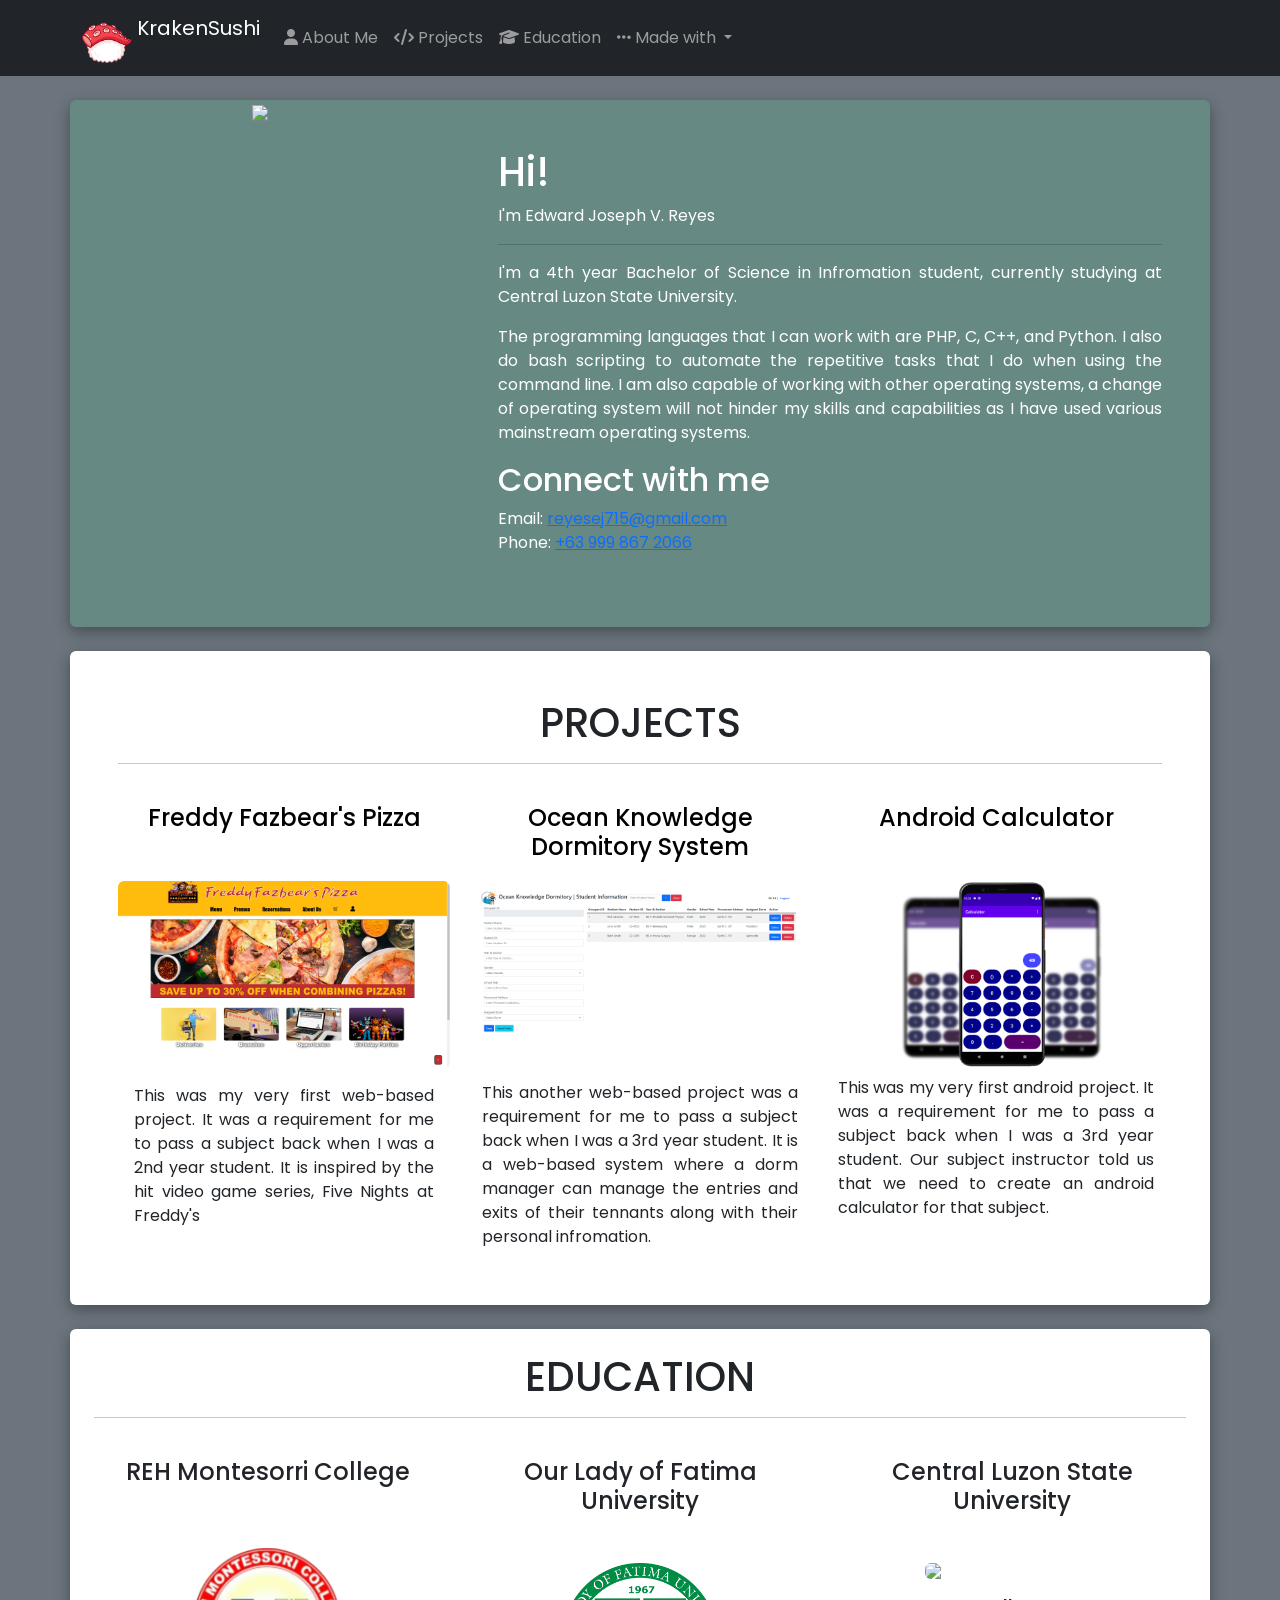
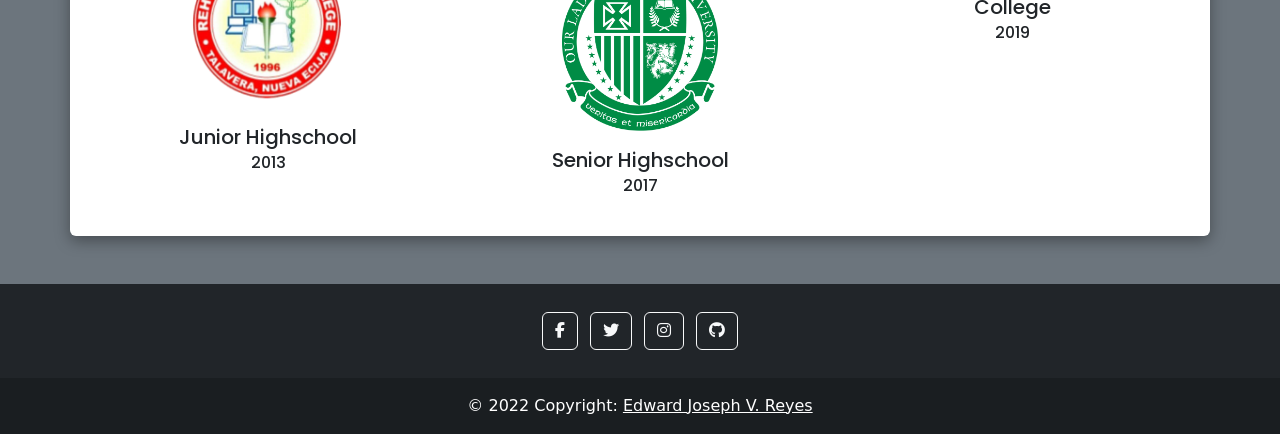
==== index.html @ ff8c2352 "Added footer" ====
<!DOCTYPE html>
<html lang="en">
<head>
    <meta charset="UTF-8">
    <meta http-equiv="X-UA-Compatible" content="IE=edge">
    <meta name="viewport" content="width=device-width, initial-scale=1.0">
    <!-- Bootstrap CSS  -->
    <link href="https://cdn.jsdelivr.net/npm/bootstrap@5.2.3/dist/css/bootstrap.min.css" rel="stylesheet" integrity="sha384-rbsA2VBKQhggwzxH7pPCaAqO46MgnOM80zW1RWuH61DGLwZJEdK2Kadq2F9CUG65" crossorigin="anonymous">
    <!-- Font Awesome -->
    <link rel="stylesheet" href="https://cdnjs.cloudflare.com/ajax/libs/font-awesome/6.2.1/css/all.min.css" integrity="sha512-MV7K8+y+gLIBoVD59lQIYicR65iaqukzvf/nwasF0nqhPay5w/9lJmVM2hMDcnK1OnMGCdVK+iQrJ7lzPJQd1w==" crossorigin="anonymous" referrerpolicy="no-referrer" />
    <!--JQuery Script-->
    <script src="https://code.jquery.com/jquery-3.6.1.min.js" integrity="sha256-o88AwQnZB+VDvE9tvIXrMQaPlFFSUTR+nldQm1LuPXQ=" crossorigin="anonymous"></script>
    <!-- Bootstrap JavaScript Bundle with Popper -->
    <script src="https://cdn.jsdelivr.net/npm/bootstrap@5.2.3/dist/js/bootstrap.bundle.min.js" integrity="sha384-kenU1KFdBIe4zVF0s0G1M5b4hcpxyD9F7jL+jjXkk+Q2h455rYXK/7HAuoJl+0I4" crossorigin="anonymous"></script>
    <!--Lightbox-->
    <link rel="stylesheet" href="https://cdnjs.cloudflare.com/ajax/libs/lightbox2/2.11.3/css/lightbox.css" integrity="sha512-Woz+DqWYJ51bpVk5Fv0yES/edIMXjj3Ynda+KWTIkGoynAMHrqTcDUQltbipuiaD5ymEo9520lyoVOo9jCQOCA==" crossorigin="anonymous" referrerpolicy="no-referrer" />
    <script src="https://cdnjs.cloudflare.com/ajax/libs/lightbox2/2.11.3/js/lightbox.min.js" integrity="sha512-k2GFCTbp9rQU412BStrcD/rlwv1PYec9SNrkbQlo6RZCf75l6KcC3UwDY8H5n5hl4v77IDtIPwOk9Dqjs/mMBQ==" crossorigin="anonymous" referrerpolicy="no-referrer"></script>
    <!-- Iconify Icons -->
    <script src="https://code.iconify.design/iconify-icon/1.0.2/iconify-icon.min.js"></script>
    <!-- Google Fonts -->
    <link rel="preconnect" href="https://fonts.googleapis.com"><link rel="preconnect" href="https://fonts.gstatic.com" crossorigin><link href="https://fonts.googleapis.com/css2?family=Poppins:wght@500&display=swap" rel="stylesheet">
    <!-- Custon CSS -->
    <link rel="stylesheet" href="assets/css/custom.css">
    <!-- Responsive IMG -->
    <link rel="stylesheet" href="assets/css/img_responsive.css">
    <!-- Favicon-->
    <link rel="shortcut icon" href="assets/images/logo.png" type="image/x-icon">
    <title>Portfolio | KrakenSushi</title>
</head>
<body class="bg-secondary">
    <header>
        <!-- navbar-->        
        <nav class="navbar navbar-expand-lg navbar-dark bg-dark">
            <div class="container">
            <a class="navbar-brand" href="index.html">
                <img src="assets/images/logo.png" width="50" height="50" class="d-inline-block align-top">
                <span>KrakenSushi</span>
            </a>
            <button class="navbar-toggler" type="button" data-bs-toggle="collapse" data-bs-target="#navbarSupportedContent" aria-controls="navbarSupportedContent" aria-expanded="false" aria-label="Toggle navigation">
                <span class="navbar-toggler-icon"></span>
            </button><span> </span>
            <div class="collapse navbar-collapse" id="navbarSupportedContent">
                <ul class="navbar-nav me-auto mb-2 mb-lg-0">
                    <li class="nav-item">
                        <a class="nav-link" href="#about_me">
                            <i class="fa-solid fa-user"></i>
                            About Me
                        </a>
                    </li>
                <li class="nav-item">
                    <a class="nav-link" href="#projects">
                        <i class="fa-solid fa-code"></i>
                        Projects
                    </a>
                </li>
                <li class="nav-item">
                    <a class="nav-link" href="#education">
                        <i class="fa-solid fa-graduation-cap"></i>
                        Education
                    </a>
                </li>
                <li class="nav-item dropdown">
                    <a class="nav-link dropdown-toggle" href="#" id="navbarDropdown" role="button" data-bs-toggle="dropdown" aria-expanded="false">
                        <i class="fa-solid fa-ellipsis"></i>
                        Made with
                    </a>
                    <ul class="dropdown-menu" aria-labelledby="navbarDropdown">
                    <li>
                        <a class="dropdown-item" href="https://getbootstrap.com/">
                            <i class="fa-brands fa-bootstrap"></i>
                            Bootstrap
                        </a>
                    </li>
                    <li>
                        <a class="dropdown-item" href="https://fontawesome.com/">
                            <i class="fa-brands fa-square-font-awesome"></i>
                            FontAwesome
                        </a>
                    </li>
                    <li>
                        <a class="dropdown-item" href="https://icon-sets.iconify.design/ion/">
                            <i class="fa-solid fa-atom"></i>
                            Ionic Icons
                        </a>
                    </li>
                    <li>
                        <a class="dropdown-item" href="https://lokeshdhakar.com/projects/lightbox2/">
                            <i class="fa-solid fa-lightbulb"></i>
                            LightBox2
                        </a>
                    </li>
                    </ul>
                </li>
                </ul>
            </div>
            </div>
        </nav>
    </header>
        <!-- Go up button -->
        <button type="button"class="btn btn-primary btn-floating btn-lg" id="btn-back-to-top">
            <i class="fas fa-arrow-up"></i>
        </button>
    <br>
    <!-- Anchor linking to about me -->
    <a name="about_me"></a>
    <!--body-->
    <div class="container container-fluid rounded  main">
        <div class="row">
            <!-- Image -->
            <div class="col col-img">
                <center>
                    <img src="assets/images/me_alt.png" class="img-fluid">
                </center>   
            </div>
            <!-- About me text -->
            <div class="col-8 p-5">
                <h1 class="text-white" style="text-align : justify;">Hi!</h1>
                <p class="text-white" style="text-align : justify;">I'm Edward Joseph V. Reyes</p><hr>
                <p class="text-white" style="text-align : justify;">I'm a 4th year Bachelor of Science in Infromation student, currently studying at Central Luzon State University.</p>
                <p class="text-white" style="text-align : justify;">The programming languages that I can work with are PHP, C, C++, and Python. I also do bash scripting to automate the repetitive tasks that I do when using the command line. I am also capable of working with other operating systems, a change of operating system will not hinder my skills and capabilities as I have used various mainstream operating systems.</p>
                <h2 class="text-white">Connect with me</h2>
                <span class="text-white">Email: <a href="mailto:reyesej715@gmail.com">reyesej715@gmail.com</a></span><br>
                <span class="text-white">Phone: <a href="tel:+639998672066">+63 999 867 2066</a></span><br>
                <div class="container mt-4 mr-3 ">
                    <a href="http://facebook.com/ej.reyes15" class="text-decoration-none text-reset mr-5">
                        <iconify-icon icon="ion:logo-facebook" width="32" height="32"></iconify-icon>
                    </a>
                    <a href="http://twitter.com/ej_dmg" class="text-decoration-none text-reset mr-5">
                        <iconify-icon icon="ion:logo-twitter" width="32" height="32"></iconify-icon>
                    </a>
                    <a href="http://instagram.com/ej.dmg" class="text-decoration-none text-reset mr-5">
                        <iconify-icon icon="ion:logo-instagram" width="32" height="32"></iconify-icon>
                    </a>
                    <a href="http://github.com/KrakenSushi" class="text-decoration-none text-reset mr-5">
                        <iconify-icon icon="ion:logo-github" width="32" height="32"></iconify-icon>
                    </a>
                </div>
            
            </div>
        </div>
    </div><br>
    <!-- Anchor linking to projects -->
    <a name="projects"></a>
    <div class="container container-fluid bg-white p-5 rounded projs">
        <h1 class="text-center">PROJECTS</h1><hr>
        <div class="row">
            <div class="col h-auto">
                <h4 class="text-center mt-4 mb-5">
                    <a href="https://krakensushi.github.io/freddy-fazbears-pizza/" class=" hover-link" title="Click to visit page">Freddy Fazbear's Pizza</a>
                </h4>
                <a href="assets/images/project1.png" data-lightbox="project1" title="Freddy Fazbear's Pizza">
                    <img src="assets/images/project1.png" class="img-fluid rounded mx-auto d-block hover-img">
                </a>                
                <p class="m-3" style="text-align : justify;">
                    This was my very first web-based project. It was a requirement for me to pass a subject back when I was a 2nd year student. It is inspired by the hit video game series, Five Nights at Freddy's
                </p>
            </div>
            <div class="col h-50">
                <h4 class="text-center m-4">
                    <a href="https://github.com/KrakenSushi/dorm-management-system-php" class="hover-link" title="Click to visit page">
                        Ocean Knowledge Dormitory System
                    </a>
                </h4>
                <a href="assets/images/project2.png" data-lightbox="project2" title="Ocean Knowledge Dormitory Tennant Management System">
                    <img src="assets/images/project2.png" class="img-fluid rounded mx-auto d-block hover-img">
                </a>
                <p class="m-2" style="text-align : justify;">
                    This another web-based project was a requirement for me to pass a subject back when I was a 3rd year student. It is a web-based system where a dorm manager can manage the entries and exits of their tennants along with their personal infromation.
                </p>
            </div>
            <div class="col h-50">
                <h4 class="text-center  mt-4 mb-5">
                    <a href="https://github.com/KrakenSushi/AndroidCalculator" class="hover-link" title="Click to visit page">
                        Android Calculator
                    </a>                    
                </h4>
                <a href="assets/images/project3.png" data-lightbox="project3" title="Android Calculator">
                    <img src="assets/images/ac.png" class="img-fluid rounded mx-auto d-block hover-img" style="max-height: 30%;">
                </a>
                <p class="m-2" style="text-align : justify;">
                    This was my very first android project. It was a requirement for me to pass a subject back when I was a 3rd year student. Our subject instructor told us that we need to create an android calculator for that subject.
                </p>
            </div>
        </div><!-- row p-3-->
    </div><!--container p-3-->
    <!-- Anchor linking to education -->
    <a name="education"></a> 
    <div class="container container-fluid bg-white p-4 mt-4 mb-5 rounded educ">       
        <h1 class="text-center">EDUCATION</h1><hr>
        <div class="row">
            <div class="col">
                <h4 class="text-center mt-4 mb-5">
                    REH Montesorri College
                </h4>
                <img src="assets/images/reh.png" class="img-fluid rounded mx-auto d-block hover-img" style="max-width: 50%;">
                <h5 class="text-center m-3">
                    Junior Highschool <br><span class="yr">2013</span>
                </h5>
            </div>
            <div class="col">
                <h4 class="text-center mt-4 mb-5">
                    Our Lady of Fatima University
                </h4>
                <img src="assets/images/olfu.png" class="img-fluid rounded mx-auto d-block hover-img" style="max-width: 45%;">
                <h5 class="text-center m-3">
                    Senior Highschool <br><span class="yr">2017</span>
                </h5>
            </div>
            <div class="col">
                <h4 class="text-center mt-4 mb-5">
                    Central Luzon State University
                </h4>
                <img src="https://i.ibb.co/RYvSkYy/download.png" class="img-fluid rounded mx-auto d-block hover-img" style="max-width: 50%;">
                <h5 class="text-center m-3">
                    College <br><span class="yr">2019</span>
                </h5>
            </div>
        </div>
    </div>
    <footer class="bg-dark text-center text-white">
        <!-- Grid container -->
        <div class="container p-4 pb-0">
            <!-- Section: Social media -->
            <section class="mb-4">
                <!-- Facebook -->
                    <a class="btn btn-outline-light btn-floating m-1" href="http://facebook.com/ej.reyes15" role="button">
                        <i class="fab fa-facebook-f"></i>
                    </a>
                    <!-- Twitter -->
                    <a class="btn btn-outline-light btn-floating m-1" href="http://twitter.com/ej_dmg" role="button">
                        <i class="fab fa-twitter"></i>
                    </a>
                    <!-- Instagram -->
                    <a class="btn btn-outline-light btn-floating m-1" href="http://instagram.com/ej.dmg" role="button">
                        <i class="fab fa-instagram"></i>
                    </a>
                    <!-- Github -->
                    <a class="btn btn-outline-light btn-floating m-1" href="http://github.com/KrakenSushi" role="button">
                        <i class="fab fa-github"></i>
                    </a>
            </section>
            <!-- Section: Social media -->
        </div>
        <!-- Copyright -->
        <div class="text-center p-3" style="background-color: rgba(0, 0, 0, 0.2);">
            © 2022 Copyright:
            <a class="text-white" href="https://mdbootstrap.com/">Edward Joseph V. Reyes</a>
        </div>
        <!-- Copyright -->
    </footer>
</body>
<script>
    let mybutton = document.getElementById("btn-back-to-top");

    // When the user scrolls down 20px from the top of the document, show the button
    window.onscroll = function () 
    {
        scrollFunction();
    };

    function scrollFunction() 
    {
        if (
            document.body.scrollTop > 20 ||
            document.documentElement.scrollTop > 20
        ) 
        {
            mybutton.style.display = "block";
        } else 
        {
            mybutton.style.display = "none";
        }
    }
    // When the user clicks on the button, scroll to the top of the document
    mybutton.addEventListener("click", backToTop);

    function backToTop() 
    {
        document.body.scrollTop = 0;
        document.documentElement.scrollTop = 0;
    }
</script>
</html>
---- assets/css/custom.css ----
div.container
    {
        font-family: 'Poppins', sans-serif;
         
    }
div.main
    {
        background-color: #678983;
        box-shadow: rgba(0, 0, 0, 0.35) 0px 5px 15px; 
    }
.yr
    {
        font-size: 16px;
    }

.hover-link
    {
        text-decoration: none;
        color: #000;
    }
.hover-link:hover
    {
        color: blue;
    }
div.container-fluid
    {
        box-shadow: rgba(0, 0, 0, 0.35) 0px 5px 15px;
    }
#btn-back-to-top 
    {
        position: fixed;
        bottom: 20px;
        right: 20px;
        display: none;
    }
.hover-img
    {        
        transition: 0.3s;
    }
.hover-img:hover
    {
        filter: drop-shadow(5px 5px 5px rgba(0,0,0,0.3));
        transform: translate(0px, -5px);
    }
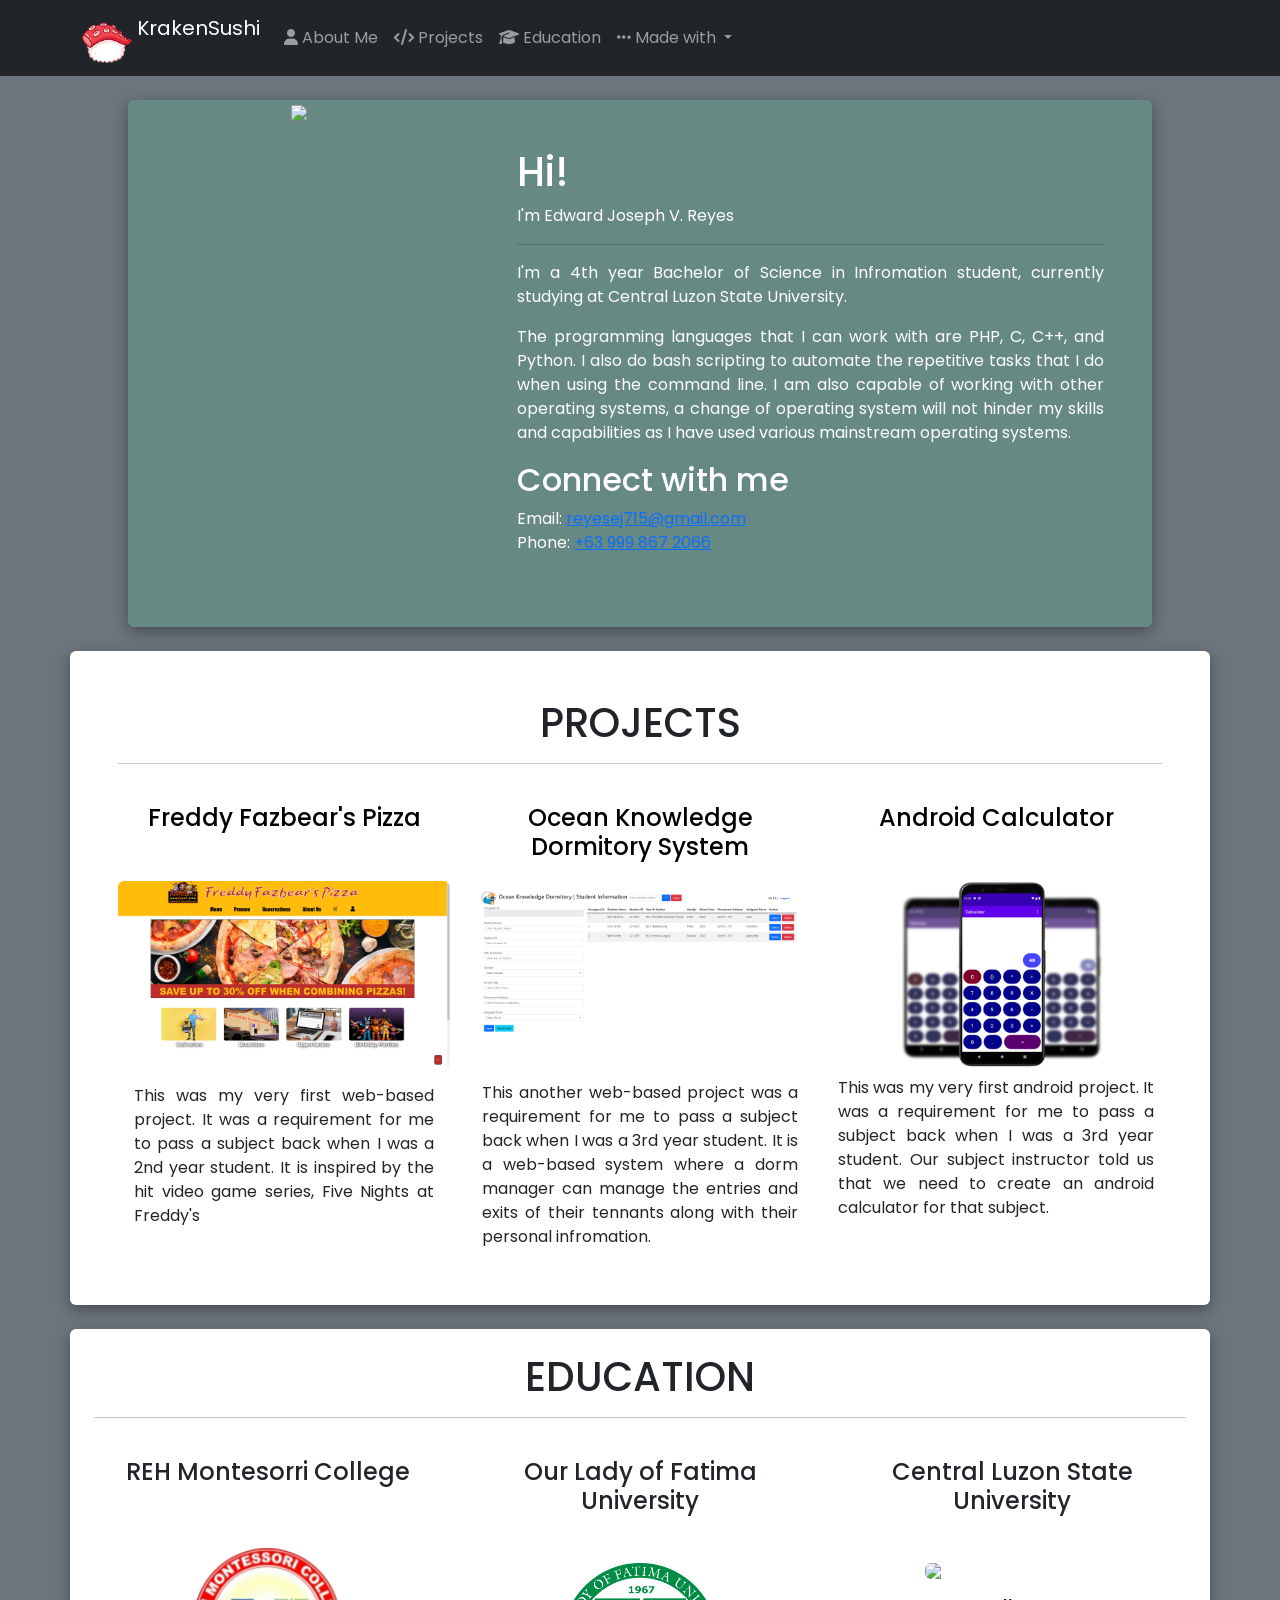
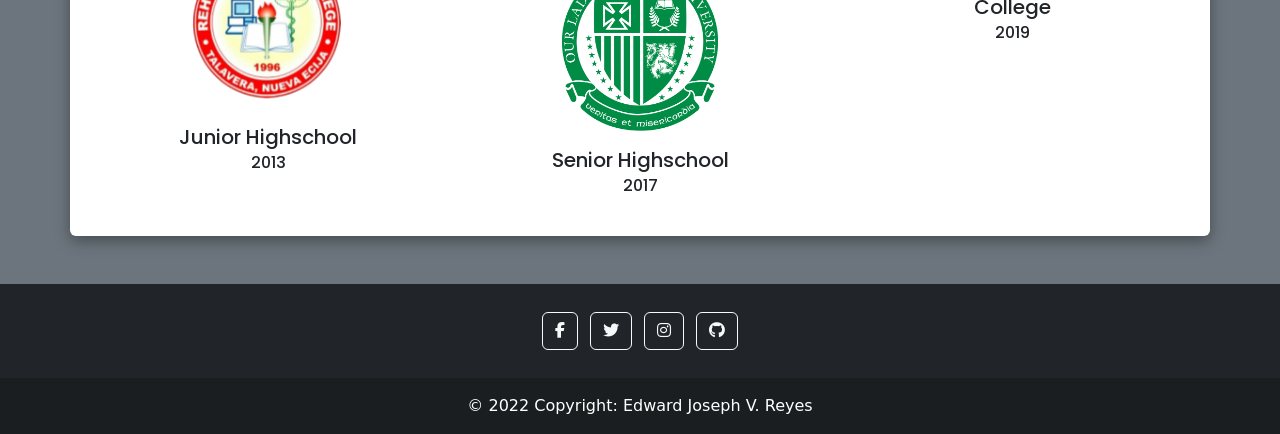
==== commit 7da852d2: "Optimizations" ====
--- a/index.html
+++ b/index.html
@@ -104,7 +104,7 @@
     <!-- Anchor linking to about me -->
     <a name="about_me"></a>
     <!--body-->
-    <div class="container container-fluid rounded  main">
+    <div class="container container-fluid rounded main">
         <div class="row">
             <!-- Image -->
             <div class="col col-img">
@@ -122,16 +122,16 @@
                 <span class="text-white">Email: <a href="mailto:reyesej715@gmail.com">reyesej715@gmail.com</a></span><br>
                 <span class="text-white">Phone: <a href="tel:+639998672066">+63 999 867 2066</a></span><br>
                 <div class="container mt-4 mr-3 ">
-                    <a href="http://facebook.com/ej.reyes15" class="text-decoration-none text-reset mr-5">
+                    <a href="http://facebook.com/ej.reyes15" class="mr-5 sns">
                         <iconify-icon icon="ion:logo-facebook" width="32" height="32"></iconify-icon>
                     </a>
-                    <a href="http://twitter.com/ej_dmg" class="text-decoration-none text-reset mr-5">
+                    <a href="http://twitter.com/ej_dmg" class="mr-5 sns">
                         <iconify-icon icon="ion:logo-twitter" width="32" height="32"></iconify-icon>
                     </a>
-                    <a href="http://instagram.com/ej.dmg" class="text-decoration-none text-reset mr-5">
+                    <a href="http://instagram.com/ej.dmg" class="mr-5 sns">
                         <iconify-icon icon="ion:logo-instagram" width="32" height="32"></iconify-icon>
                     </a>
-                    <a href="http://github.com/KrakenSushi" class="text-decoration-none text-reset mr-5">
+                    <a href="http://github.com/KrakenSushi" class="mr-5 sns">
                         <iconify-icon icon="ion:logo-github" width="32" height="32"></iconify-icon>
                     </a>
                 </div>
@@ -244,7 +244,7 @@
         <!-- Copyright -->
         <div class="text-center p-3" style="background-color: rgba(0, 0, 0, 0.2);">
             © 2022 Copyright:
-            <a class="text-white" href="https://mdbootstrap.com/">Edward Joseph V. Reyes</a>
+            <a class="copyright" href="http://github.com/KrakenSushi">Edward Joseph V. Reyes</a>
         </div>
         <!-- Copyright -->
     </footer>
--- a/assets/css/custom.css
+++ b/assets/css/custom.css
@@ -7,6 +7,7 @@
     {
         background-color: #678983;
         box-shadow: rgba(0, 0, 0, 0.35) 0px 5px 15px; 
+        max-width: 80%;
     }
 .yr
     {
@@ -17,6 +18,7 @@
     {
         text-decoration: none;
         color: #000;
+        transition: 0.3s;
     }
 .hover-link:hover
     {
@@ -41,4 +43,24 @@
     {
         filter: drop-shadow(5px 5px 5px rgba(0,0,0,0.3));
         transform: translate(0px, -5px);
+    }
+.copyright
+    {
+        color: #fff;
+        text-decoration: none;
+    }
+.copyright:hover
+    {
+        color: blue;
+        transition: 0.3s;
+    }
+.sns
+    {
+        color: #333;
+        text-decoration: none;
+        transition: 0.3s;
+    }
+.sns:hover 
+    {
+        color: #fff;
     }
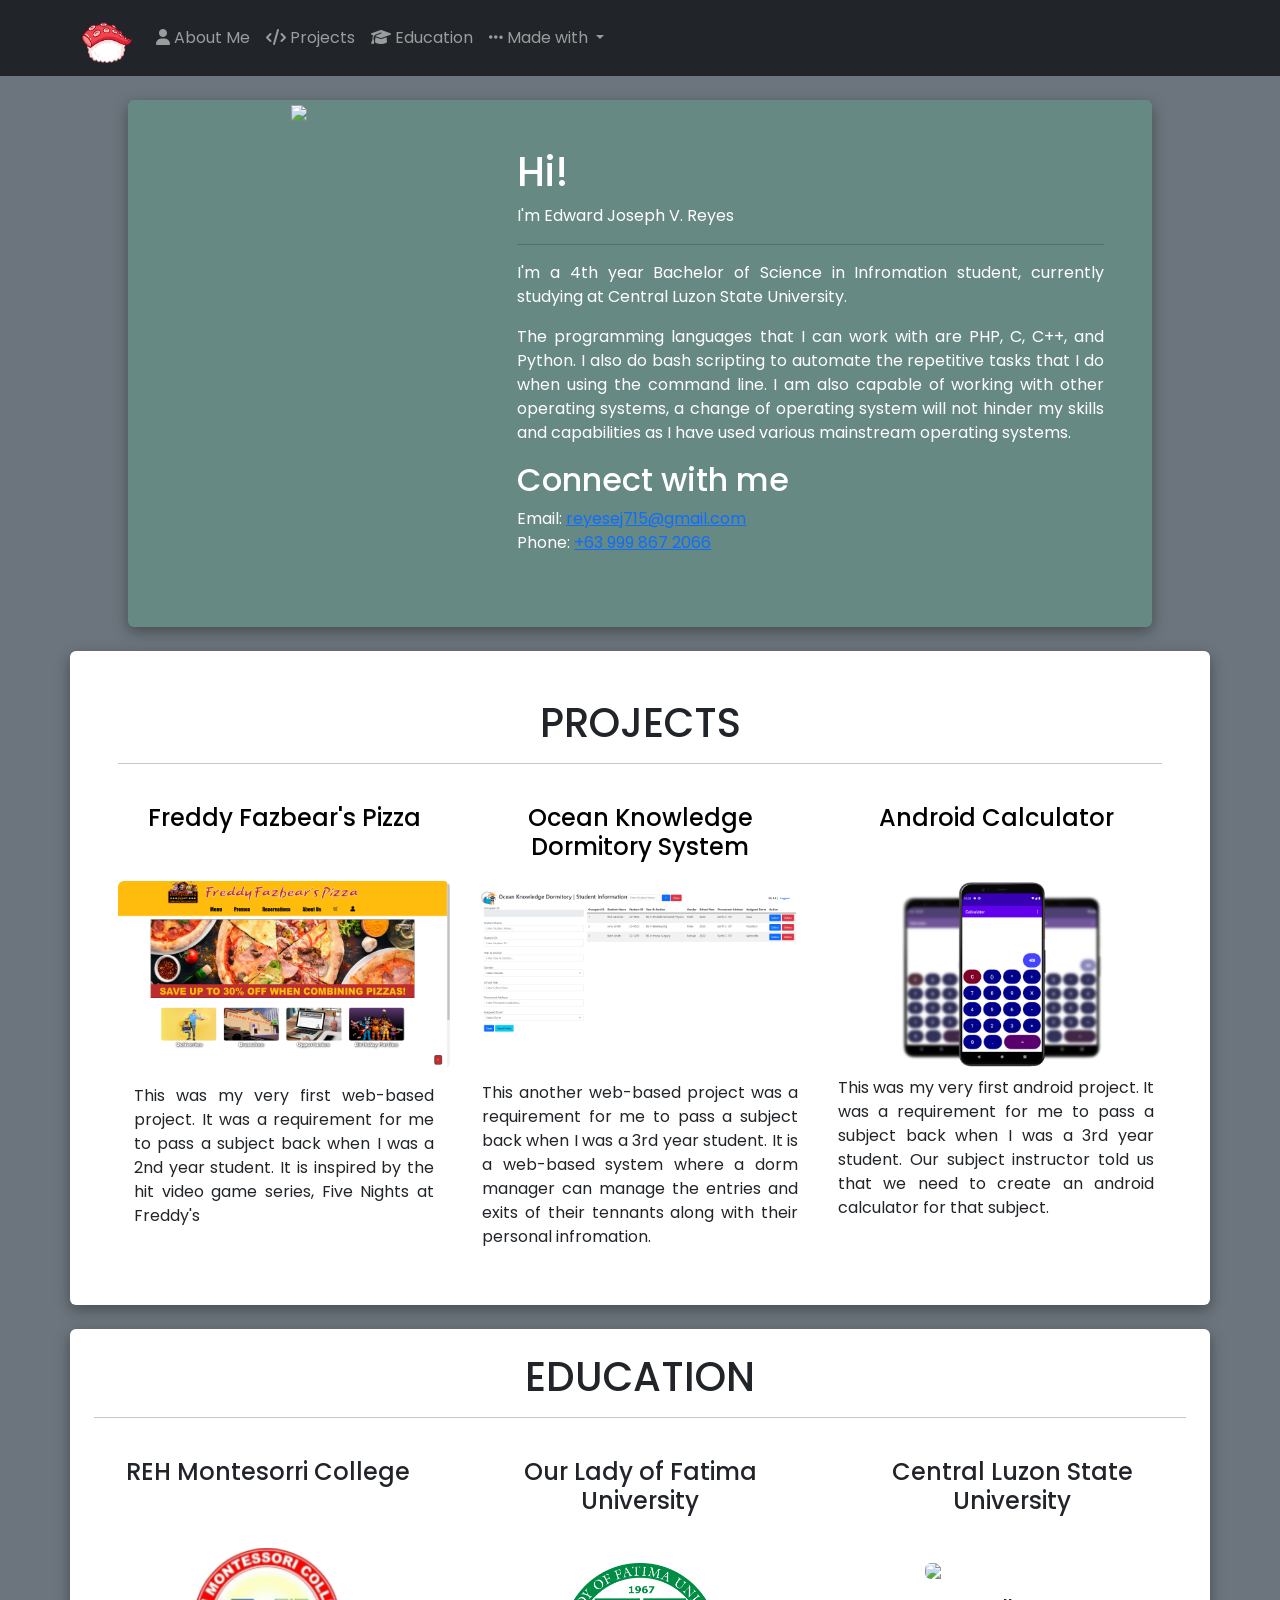
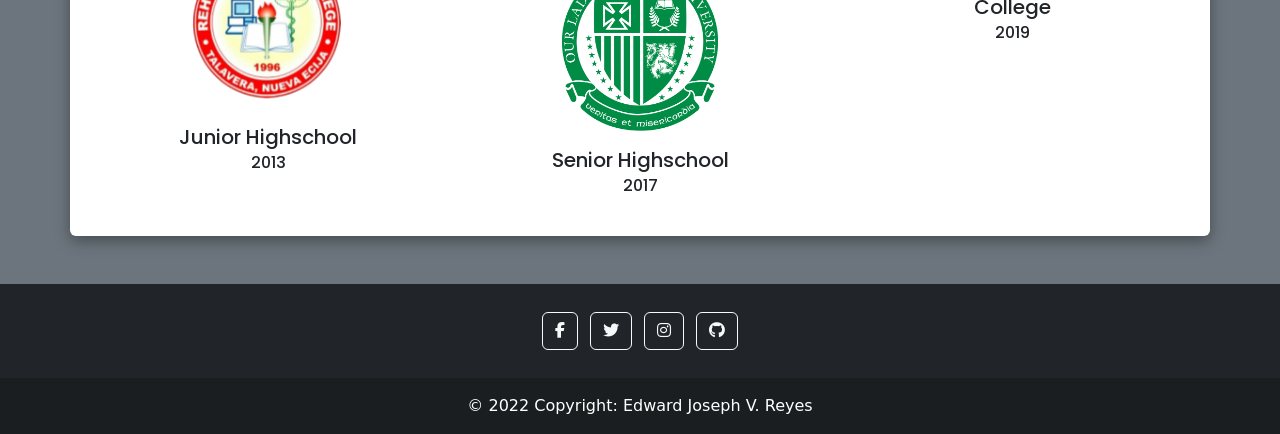
==== commit 21964986: "Added preloader" ====
--- a/index.html
+++ b/index.html
@@ -22,19 +22,22 @@
     <!-- Custon CSS -->
     <link rel="stylesheet" href="assets/css/custom.css">
     <!-- Responsive IMG -->
-    <link rel="stylesheet" href="assets/css/img_responsive.css">
+    <link rel="stylesheet" href="assets/css/preloader.css">
     <!-- Favicon-->
     <link rel="shortcut icon" href="assets/images/logo.png" type="image/x-icon">
     <title>Portfolio | KrakenSushi</title>
 </head>
 <body class="bg-secondary">
+    <!--CSS Spinner-->
+    <div class="spinner-wrapper">
+        <div class="spinner"></div>
+    </div>
     <header>
         <!-- navbar-->        
         <nav class="navbar navbar-expand-lg navbar-dark bg-dark">
             <div class="container">
             <a class="navbar-brand" href="index.html">
                 <img src="assets/images/logo.png" width="50" height="50" class="d-inline-block align-top">
-                <span>KrakenSushi</span>
             </a>
             <button class="navbar-toggler" type="button" data-bs-toggle="collapse" data-bs-target="#navbarSupportedContent" aria-controls="navbarSupportedContent" aria-expanded="false" aria-label="Toggle navigation">
                 <span class="navbar-toggler-icon"></span>
@@ -278,6 +281,18 @@
     {
         document.body.scrollTop = 0;
         document.documentElement.scrollTop = 0;
+    }    
+</script>
+
+<script>
+    $(document).ready(function() {
+    //Preloader
+    preloaderFadeOutTime = 500;
+    function hidePreloader() {
+    var preloader = $('.spinner-wrapper');
+    preloader.fadeOut(preloaderFadeOutTime);
     }
-</script>
+    hidePreloader();
+    });
+    </script>
 </html>
--- a/assets/css/preloader.css
+++ b/assets/css/preloader.css
@@ -0,0 +1,60 @@
+.spinner 
+    {
+        width: 40px;
+        height: 40px;
+        background-image: ('assets/images/logo.png');
+
+        position: absolute;
+        top: 48%;
+        left: 48%;
+        -webkit-animation: sk-rotateplane 1.2s infinite ease-in-out;
+        animation: sk-rotateplane 1.2s infinite ease-in-out;
+    }
+.spinner-wrapper 
+    {
+        position: fixed;
+        top: 0;
+        left: 0;
+        right: 0;
+        bottom: 0;
+        background-color: #6c757d;
+        z-index: 999999;
+    }
+@-webkit-keyframes sk-rotateplane 
+    {
+        0% 
+        { 
+            -webkit-transform: perspective(120px) 
+        }
+
+        50% 
+        { 
+            -webkit-transform: perspective(120px) rotateY(180deg) 
+        }
+
+        100% 
+        { 
+            -webkit-transform: perspective(120px) rotateY(180deg)  rotateX(180deg) 
+        }
+    }
+
+@keyframes sk-rotateplane 
+    {
+        0% 
+        { 
+            transform: perspective(120px) rotateX(0deg) rotateY(0deg);
+            -webkit-transform: perspective(120px) rotateX(0deg) rotateY(0deg) 
+        } 
+
+        50% 
+        { 
+            transform: perspective(120px) rotateX(-180.1deg) rotateY(0deg);
+            -webkit-transform: perspective(120px) rotateX(-180.1deg) rotateY(0deg) 
+        } 
+
+        100% 
+        { 
+            transform: perspective(120px) rotateX(-180deg) rotateY(-179.9deg);
+            -webkit-transform: perspective(120px) rotateX(-180deg) rotateY(-179.9deg);
+        }
+    }
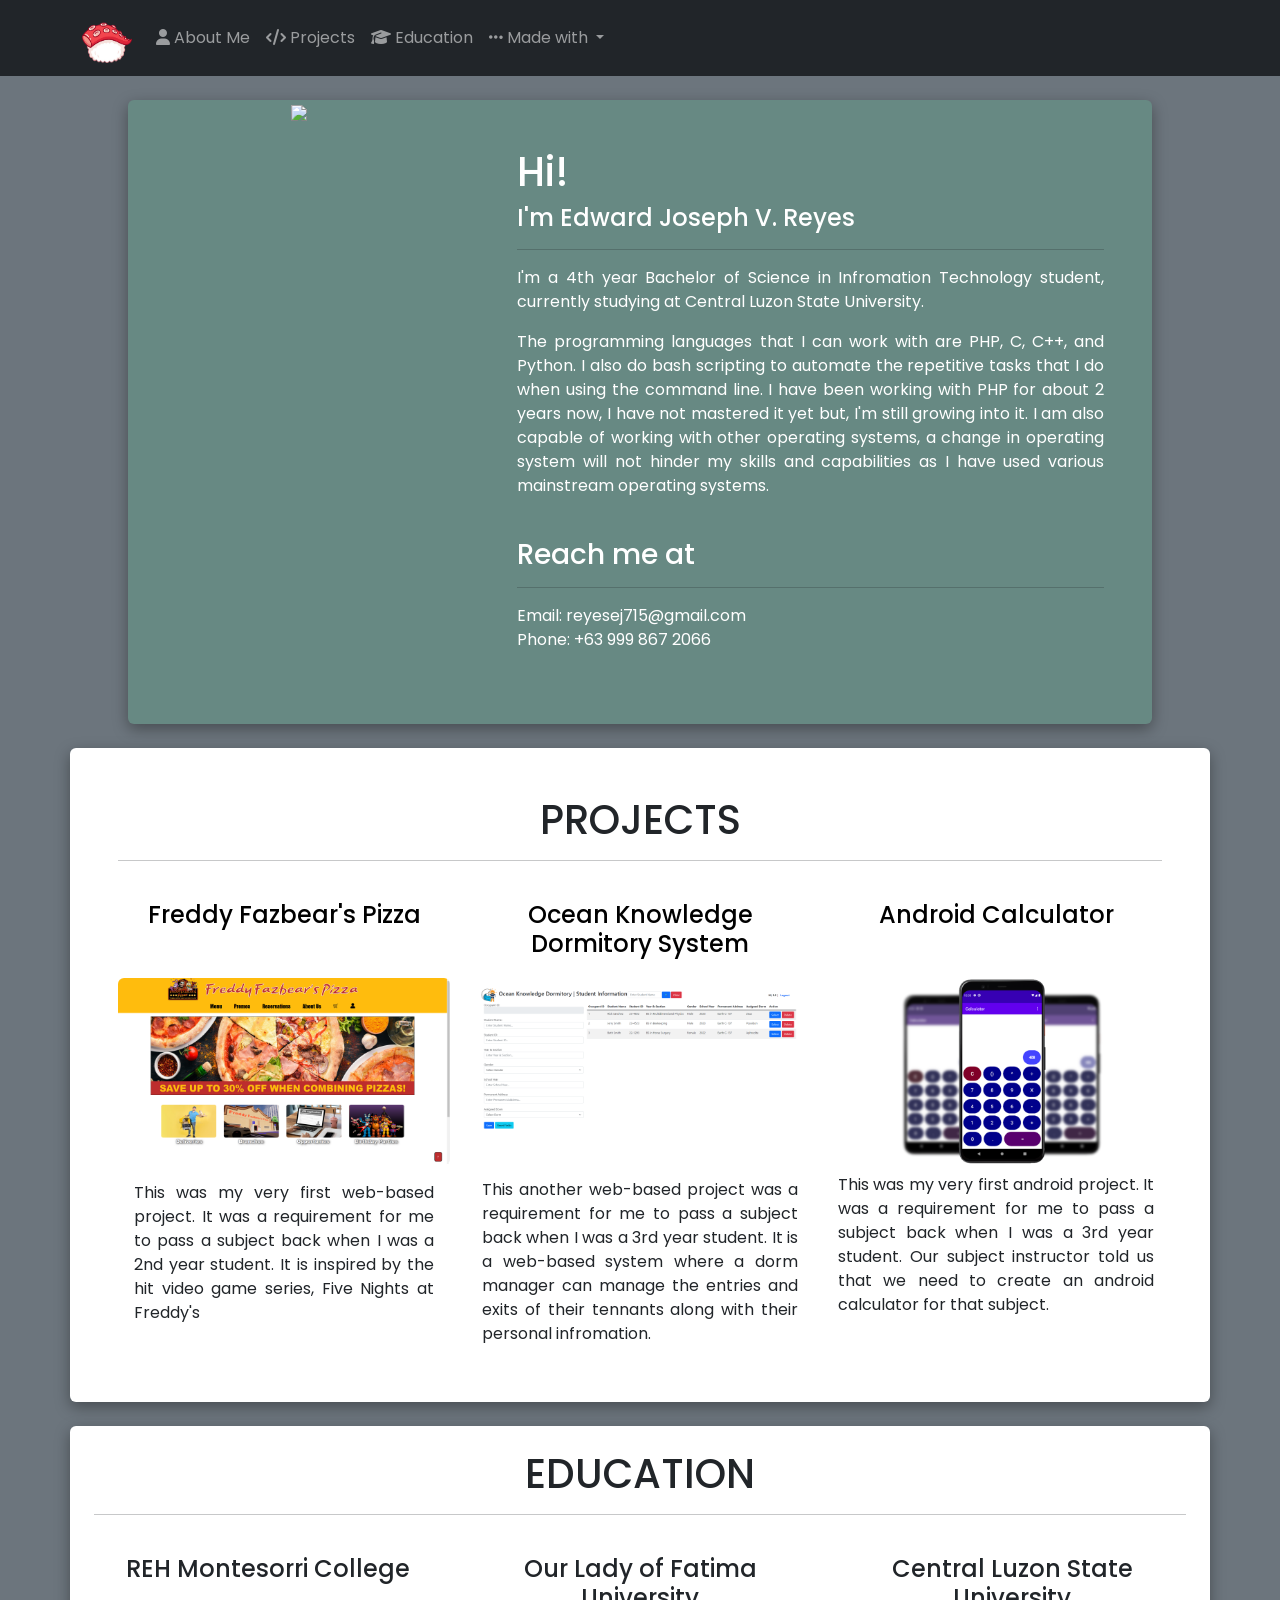
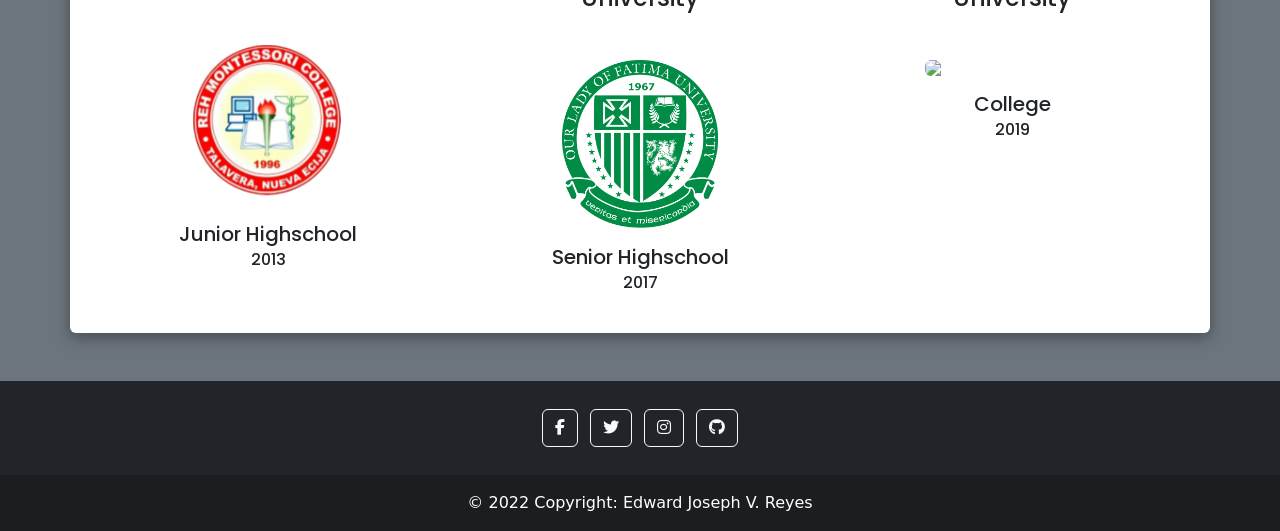
==== commit 002533a3: "Updated about section" ====
--- a/index.html
+++ b/index.html
@@ -21,17 +21,11 @@
     <link rel="preconnect" href="https://fonts.googleapis.com"><link rel="preconnect" href="https://fonts.gstatic.com" crossorigin><link href="https://fonts.googleapis.com/css2?family=Poppins:wght@500&display=swap" rel="stylesheet">
     <!-- Custon CSS -->
     <link rel="stylesheet" href="assets/css/custom.css">
-    <!-- Responsive IMG -->
-    <link rel="stylesheet" href="assets/css/preloader.css">
     <!-- Favicon-->
     <link rel="shortcut icon" href="assets/images/logo.png" type="image/x-icon">
     <title>Portfolio | KrakenSushi</title>
 </head>
 <body class="bg-secondary">
-    <!--CSS Spinner-->
-    <div class="spinner-wrapper">
-        <div class="spinner"></div>
-    </div>
     <header>
         <!-- navbar-->        
         <nav class="navbar navbar-expand-lg navbar-dark bg-dark">
@@ -117,13 +111,13 @@
             </div>
             <!-- About me text -->
             <div class="col-8 p-5">
-                <h1 class="text-white" style="text-align : justify;">Hi!</h1>
-                <p class="text-white" style="text-align : justify;">I'm Edward Joseph V. Reyes</p><hr>
-                <p class="text-white" style="text-align : justify;">I'm a 4th year Bachelor of Science in Infromation student, currently studying at Central Luzon State University.</p>
-                <p class="text-white" style="text-align : justify;">The programming languages that I can work with are PHP, C, C++, and Python. I also do bash scripting to automate the repetitive tasks that I do when using the command line. I am also capable of working with other operating systems, a change of operating system will not hinder my skills and capabilities as I have used various mainstream operating systems.</p>
-                <h2 class="text-white">Connect with me</h2>
-                <span class="text-white">Email: <a href="mailto:reyesej715@gmail.com">reyesej715@gmail.com</a></span><br>
-                <span class="text-white">Phone: <a href="tel:+639998672066">+63 999 867 2066</a></span><br>
+                <h1 class="text-white">Hi!</h1>
+                <h4 class="text-white">I'm Edward Joseph V. Reyes</h4><hr>
+                <p class="text-white" style="text-align : justify;">I'm a 4th year Bachelor of Science in Infromation Technology student, currently studying at Central Luzon State University.</p>
+                <p class="text-white" style="text-align : justify;">The programming languages that I can work with are PHP, C, C++, and Python. I also do bash scripting to automate the repetitive tasks that I do when using the command line. I have been working with PHP for about 2 years now, I have not mastered it yet but, I'm still growing into it. I am also capable of working with other operating systems, a change in operating system will not hinder my skills and capabilities as I have used various mainstream operating systems.</p><br>
+                <h3 class="text-white">Reach me at</h3><hr>
+                <span class="text-white sns">Email: <a href="mailto:reyesej715@gmail.com" class="sns">reyesej715@gmail.com</a></span><br>
+                <span class="text-white sns">Phone: <a href="tel:+639998672066" class="sns">+63 999 867 2066</a></span><br>
                 <div class="container mt-4 mr-3 ">
                     <a href="http://facebook.com/ej.reyes15" class="mr-5 sns">
                         <iconify-icon icon="ion:logo-facebook" width="32" height="32"></iconify-icon>
@@ -283,16 +277,4 @@
         document.documentElement.scrollTop = 0;
     }    
 </script>
-
-<script>
-    $(document).ready(function() {
-    //Preloader
-    preloaderFadeOutTime = 500;
-    function hidePreloader() {
-    var preloader = $('.spinner-wrapper');
-    preloader.fadeOut(preloaderFadeOutTime);
-    }
-    hidePreloader();
-    });
-    </script>
 </html>
--- a/assets/css/custom.css
+++ b/assets/css/custom.css
@@ -56,11 +56,11 @@
     }
 .sns
     {
-        color: #333;
+        color: #fff;
         text-decoration: none;
         transition: 0.3s;
     }
 .sns:hover 
     {
-        color: #fff;
+        color: #333;
     }
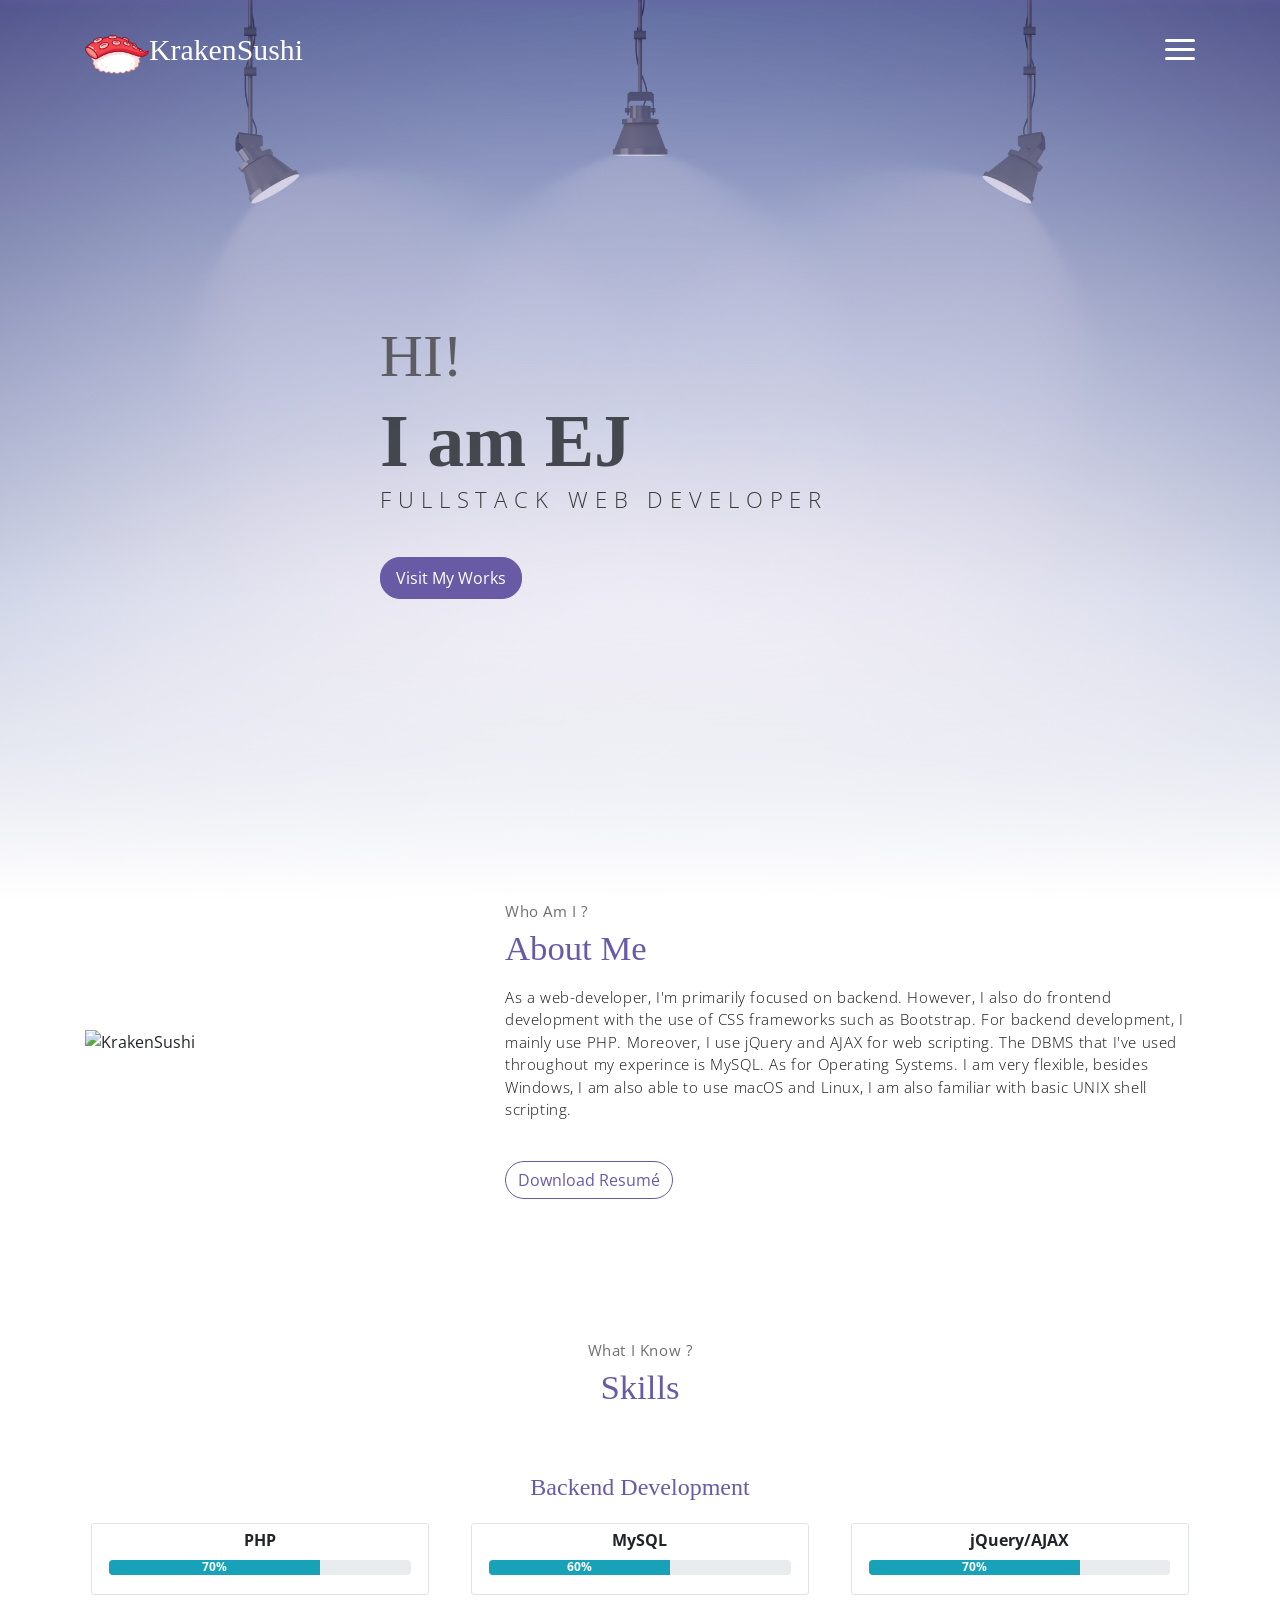
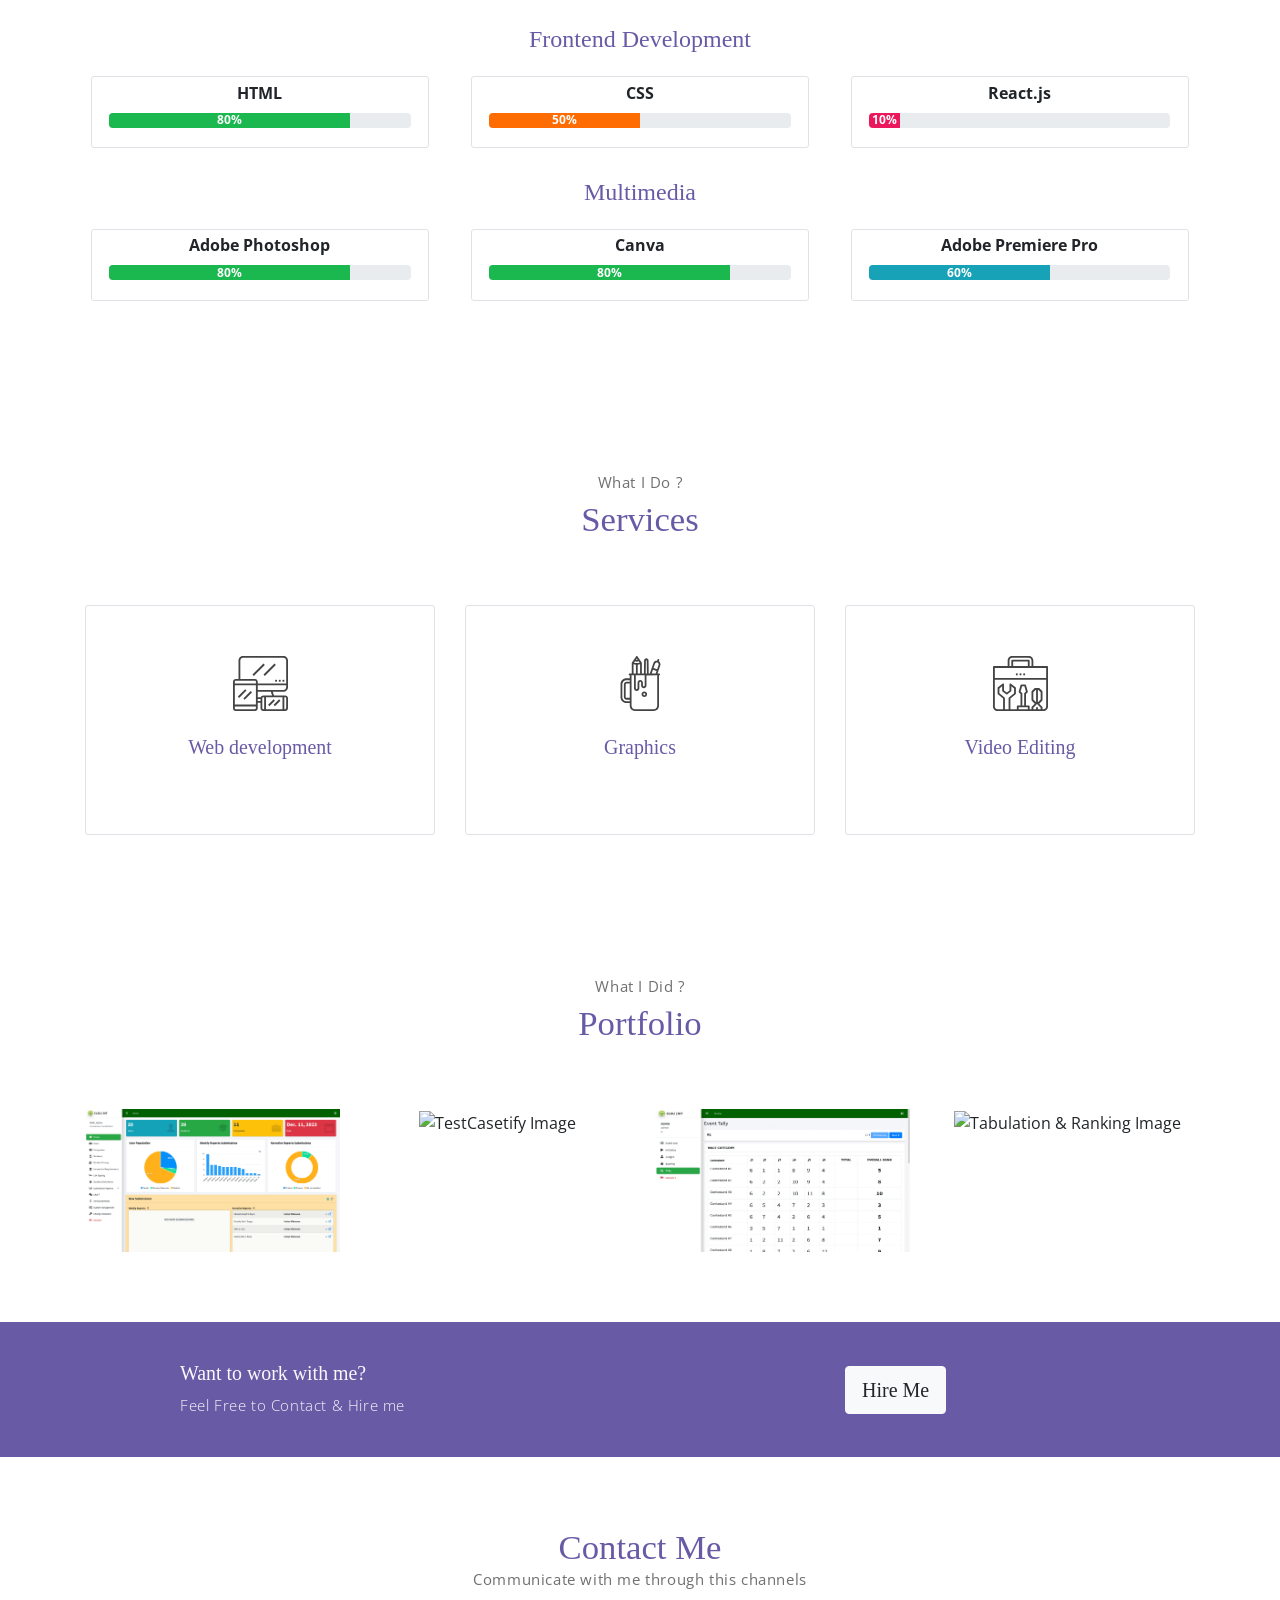
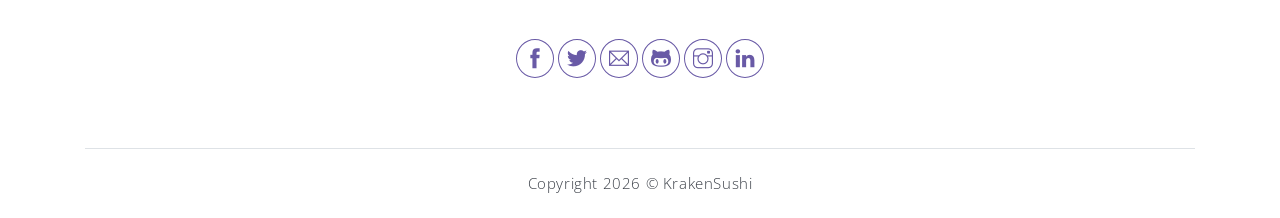
==== commit f9b330fb: "Initial commit" ====
--- a/index.html
+++ b/index.html
@@ -1,280 +1,519 @@
 <!DOCTYPE html>
 <html lang="en">
 <head>
-    <meta charset="UTF-8">
-    <meta http-equiv="X-UA-Compatible" content="IE=edge">
-    <meta name="viewport" content="width=device-width, initial-scale=1.0">
-    <!-- Bootstrap CSS  -->
-    <link href="https://cdn.jsdelivr.net/npm/bootstrap@5.2.3/dist/css/bootstrap.min.css" rel="stylesheet" integrity="sha384-rbsA2VBKQhggwzxH7pPCaAqO46MgnOM80zW1RWuH61DGLwZJEdK2Kadq2F9CUG65" crossorigin="anonymous">
-    <!-- Font Awesome -->
-    <link rel="stylesheet" href="https://cdnjs.cloudflare.com/ajax/libs/font-awesome/6.2.1/css/all.min.css" integrity="sha512-MV7K8+y+gLIBoVD59lQIYicR65iaqukzvf/nwasF0nqhPay5w/9lJmVM2hMDcnK1OnMGCdVK+iQrJ7lzPJQd1w==" crossorigin="anonymous" referrerpolicy="no-referrer" />
-    <!--JQuery Script-->
-    <script src="https://code.jquery.com/jquery-3.6.1.min.js" integrity="sha256-o88AwQnZB+VDvE9tvIXrMQaPlFFSUTR+nldQm1LuPXQ=" crossorigin="anonymous"></script>
-    <!-- Bootstrap JavaScript Bundle with Popper -->
-    <script src="https://cdn.jsdelivr.net/npm/bootstrap@5.2.3/dist/js/bootstrap.bundle.min.js" integrity="sha384-kenU1KFdBIe4zVF0s0G1M5b4hcpxyD9F7jL+jjXkk+Q2h455rYXK/7HAuoJl+0I4" crossorigin="anonymous"></script>
-    <!--Lightbox-->
-    <link rel="stylesheet" href="https://cdnjs.cloudflare.com/ajax/libs/lightbox2/2.11.3/css/lightbox.css" integrity="sha512-Woz+DqWYJ51bpVk5Fv0yES/edIMXjj3Ynda+KWTIkGoynAMHrqTcDUQltbipuiaD5ymEo9520lyoVOo9jCQOCA==" crossorigin="anonymous" referrerpolicy="no-referrer" />
-    <script src="https://cdnjs.cloudflare.com/ajax/libs/lightbox2/2.11.3/js/lightbox.min.js" integrity="sha512-k2GFCTbp9rQU412BStrcD/rlwv1PYec9SNrkbQlo6RZCf75l6KcC3UwDY8H5n5hl4v77IDtIPwOk9Dqjs/mMBQ==" crossorigin="anonymous" referrerpolicy="no-referrer"></script>
-    <!-- Iconify Icons -->
-    <script src="https://code.iconify.design/iconify-icon/1.0.2/iconify-icon.min.js"></script>
-    <!-- Google Fonts -->
-    <link rel="preconnect" href="https://fonts.googleapis.com"><link rel="preconnect" href="https://fonts.gstatic.com" crossorigin><link href="https://fonts.googleapis.com/css2?family=Poppins:wght@500&display=swap" rel="stylesheet">
-    <!-- Custon CSS -->
+	<meta charset="utf-8">
+    <meta name="viewport" content="width=device-width, initial-scale=1, shrink-to-fit=no">
+    <meta name="description" content="Start your development with Meyawo landing page.">
+    <meta name="author" content="Devcrud">
+    <title>EJ | Portfolio</title>
+    <!-- font icons -->
+    <link rel="stylesheet" href="assets/vendors/themify-icons/css/themify-icons.css">
+    <link rel="stylesheet" href="https://cdnjs.cloudflare.com/ajax/libs/font-awesome/6.5.1/css/all.min.css">
+    <!-- Bootstrap + Meyawo main styles -->
+	<link rel="stylesheet" href="assets/css/meyawo.css">
     <link rel="stylesheet" href="assets/css/custom.css">
-    <!-- Favicon-->
-    <link rel="shortcut icon" href="assets/images/logo.png" type="image/x-icon">
-    <title>Portfolio | KrakenSushi</title>
+    <link rel="shortcut icon" href="assets/imgs/krakensushi.png" type="image/x-icon">
 </head>
-<body class="bg-secondary">
-    <header>
-        <!-- navbar-->        
-        <nav class="navbar navbar-expand-lg navbar-dark bg-dark">
-            <div class="container">
-            <a class="navbar-brand" href="index.html">
-                <img src="assets/images/logo.png" width="50" height="50" class="d-inline-block align-top">
+<body data-spy="scroll" data-target=".navbar" data-offset="40" id="home">
+
+    <!-- Page Navbar -->
+    <nav class="custom-navbar" data-spy="affix" data-offset-top="20">
+        <div class="container">
+            <a class="logo" href="#">
+               <div class="d-flex align-items-center">
+                <img src="assets/imgs/krakensushi.png" alt="KrakenSushi Logo" width="64px">
+                <span class="fs-4">KrakenSushi</span>
+               </div>
+            </a>         
+            <ul class="nav">
+                <li class="item">
+                    <a class="link" href="#home">Home</a>
+                </li>
+                <li class="item">
+                    <a class="link" href="#about">About</a>
+                </li>
+                <li class="item">
+                    <a class="link" href="#skills">Skills</a>
+                </li>
+                <li class="item">
+                    <a class="link" href="#portfolio">Portfolio</a>
+                </li>
+                <li class="item">
+                    <a class="link" href="#contact">Contact</a>
+                </li>
+            </ul>
+            <a href="javascript:void(0)" id="nav-toggle" class="hamburger hamburger--elastic">
+                <div class="hamburger-box">
+                  <div class="hamburger-inner"></div>
+                </div>
             </a>
-            <button class="navbar-toggler" type="button" data-bs-toggle="collapse" data-bs-target="#navbarSupportedContent" aria-controls="navbarSupportedContent" aria-expanded="false" aria-label="Toggle navigation">
-                <span class="navbar-toggler-icon"></span>
-            </button><span> </span>
-            <div class="collapse navbar-collapse" id="navbarSupportedContent">
-                <ul class="navbar-nav me-auto mb-2 mb-lg-0">
-                    <li class="nav-item">
-                        <a class="nav-link" href="#about_me">
-                            <i class="fa-solid fa-user"></i>
-                            About Me
-                        </a>
-                    </li>
-                <li class="nav-item">
-                    <a class="nav-link" href="#projects">
-                        <i class="fa-solid fa-code"></i>
-                        Projects
+        </div>          
+    </nav><!-- End of Page Navbar -->
+
+    <!-- page header -->
+    <header id="home" class="header">
+        <div class="overlay"></div>
+        <div class="header-content container">
+            <h1 class="header-title">
+                <span class="up">HI!</span>
+                <span class="down">I am EJ</span>
+            </h1>
+            <p class="header-subtitle">FULLSTACK WEB DEVELOPER</p>            
+
+            <a class="btn btn-primary text-white" href="#portfolio">Visit My Works</a>
+        </div>              
+    </header><!-- end of page header -->
+
+    <!-- about section -->
+    <section class="section pt-0" id="about">
+        <!-- container -->
+        <div class="container text-center">
+            <!-- about wrapper -->
+            <div class="about">
+                <div class="about-img-holder">
+                    <img src="assets/imgs/me.png" class="about-img" alt="KrakenSushi">
+                </div>
+                <div class="about-caption">
+                    <p class="section-subtitle">Who Am I ?</p>
+                    <h2 class="section-title mb-3">About Me</h2>
+                    <p>
+                        As a web-developer, I'm primarily focused on backend. However, I also do frontend development with the use of CSS
+                        frameworks
+                        such as Bootstrap. For backend development, I mainly use PHP. Moreover, I use jQuery and
+                        AJAX for web scripting.
+                        The DBMS that I've used throughout my experince is MySQL.
+                        As for Operating Systems. I am very flexible, besides Windows, I am also able to use macOS and Linux, I am also familiar
+                        with basic UNIX shell scripting.
+                    </p>
+                    <a href="assets/Resume.pdf" download class="btn-rounded btn btn-outline-primary mt-4">Download Resumé</a>
+                </div>              
+            </div><!-- end of about wrapper -->
+        </div><!-- end of container -->
+    </section> <!-- end of about section -->
+
+    <!-- skills section -->
+    <section class="section" id="skills">
+        <div class="container text-center">
+            <p class="section-subtitle">What I Know ?</p>
+            <h6 class="section-title mb-6">Skills</h6>
+            <!-- row -->
+
+            <h4 class="mt-4 mb-3">Backend Development</h4>
+            <div class="row mb-4">
+                
+              <div class="col-sm-4">
+                <div class="skill-card">
+                    <span class="font-weight-bold">PHP</span>
+                    <div class="progress mt-2 mb-3" style="height: 15px;">
+                        <div class="progress-bar bg-info" role="progressbar" style="width: 70%;" aria-valuenow="70" aria-valuemin="0"
+                            aria-valuemax="100"><span class="font-weight-bold">70%</span></div>
+                    </div>
+                </div>
+              </div>
+                <div class="col-sm-4">
+                    <div class="skill-card">
+                        <span class="font-weight-bold">MySQL</span>
+                        <div class="progress mt-2 mb-3" style="height: 15px;">
+                            <div class="progress-bar bg-info" role="progressbar" style="width: 60%;" aria-valuenow="60" aria-valuemin="0"
+                                aria-valuemax="100"><span class="font-weight-bold">60%</span></div>
+                        </div>
+                    </div>
+                </div>
+                <div class="col-sm-4">
+                    <div class="skill-card">
+                        <span class="font-weight-bold">jQuery/AJAX</span>
+                        <div class="progress mt-2 mb-3" style="height: 15px;">
+                            <div class="progress-bar bg-info" role="progressbar" style="width: 70%;" aria-valuenow="70" aria-valuemin="0"
+                                aria-valuemax="100"><span class="font-weight-bold">70%</span></div>
+                        </div>
+                    </div>
+                </div>
+            </div>
+            <h4 class="mb-3">Frontend Development</h4>
+            <div class="row mb-4">
+                <div class="col-sm-4">
+                    <div class="skill-card">
+                        <span class="font-weight-bold">HTML</span>
+                        <div class="progress mt-2 mb-3" style="height: 15px;">
+                            <div class="progress-bar bg-success" role="progressbar" style="width: 80%;" aria-valuenow="80" aria-valuemin="0"
+                                aria-valuemax="100"><span class="font-weight-bold">80%</span></div>
+                        </div>
+                    </div>
+                </div>
+                <div class="col-sm-4">
+                    <div class="skill-card">
+                        <span class="font-weight-bold">CSS</span>
+                        <div class="progress mt-2 mb-3" style="height: 15px;">
+                            <div class="progress-bar bg-warning" role="progressbar" style="width: 50%;" aria-valuenow="50" aria-valuemin="0"
+                                aria-valuemax="100"><span class="font-weight-bold">50%</span></div>
+                        </div>
+                    </div>
+                </div>
+                <div class="col-sm-4">
+                    <div class="skill-card">
+                        <span class="font-weight-bold">React.js</span>
+                        <div class="progress mt-2 mb-3" style="height: 15px;">
+                            <div class="progress-bar bg-danger" role="progressbar" style="width: 10%;" aria-valuenow="10" aria-valuemin="0"
+                                aria-valuemax="100"><span class="font-weight-bold">10%</span></div>
+                        </div>
+                    </div>
+                </div>
+            </div>
+            <h4 class="mb-3">Multimedia</h4>
+            <div class="row mb-4">
+                <div class="col-sm-4">
+                    <div class="skill-card">
+                        <span class="font-weight-bold">Adobe Photoshop</span>
+                        <div class="progress mt-2 mb-3" style="height: 15px;">
+                            <div class="progress-bar bg-success" role="progressbar" style="width: 80%;" aria-valuenow="80" aria-valuemin="0"
+                                aria-valuemax="100"><span class="font-weight-bold">80%</span></div>
+                        </div>
+                    </div>
+                </div>
+                <div class="col-sm-4">
+                    <div class="skill-card">
+                        <span class="font-weight-bold">Canva</span>
+                        <div class="progress mt-2 mb-3" style="height: 15px;">
+                            <div class="progress-bar bg-success" role="progressbar" style="width: 80%;" aria-valuenow="80"
+                                aria-valuemin="0"
+                                aria-valuemax="100"><span class="font-weight-bold">80%</span></div>
+                        </div>
+                    </div>
+                </div>
+                <div class="col-sm-4">
+                    <div class="skill-card">
+                        <span class="font-weight-bold">Adobe Premiere Pro</span>
+                        <div class="progress mt-2 mb-3" style="height: 15px;">
+                            <div class="progress-bar bg-info" role="progressbar" style="width: 60%;" aria-valuenow="60"
+                                aria-valuemin="0"
+                                aria-valuemax="100"><span class="font-weight-bold">60%</span></div>
+                        </div>
+                    </div>
+                </div>
+            </div>
+    </section><!-- end of skills section -->
+
+    <!-- service section -->
+    <section class="section" id="service">
+        <div class="container text-center">
+            <p class="section-subtitle">What I Do ?</p>
+            <h6 class="section-title mb-6">Services</h6>
+            <!-- row -->
+            <div class="row">
+                <div class="col-md col-lg">
+                    <div class="service-card">
+                        <div class="body">
+                            <img src="assets/imgs/responsive.svg" alt="" class="icon">
+                            <h6 class="title">Web development</h6>
+                            <p class="subtitle">Design and develop high quality web applications.</p>
+                        </div>
+                    </div>
+                </div>
+                <div class="col-md col-lg">
+                    <div class="service-card">
+                        <div class="body text-center">
+                            <img src="assets/imgs/pencil-case.svg" alt="" class="icon">
+                            <h6 class="title">Graphics</h6>
+                            <p class="subtitle">Produce visually-appealing graphics utilizing various editors.</p>
+                        </div>
+                    </div>
+                </div>
+                <div class="col-md col-lg">
+                    <div class="service-card">
+                        <div class="body">
+                            <img src="assets/imgs/toolbox.svg" alt="" class="icon">
+                            <h6 class="title">Video Editing</h6>
+                            <p class="subtitle">Provide high quality long or short format videos.</p>
+                        </div>
+                    </div>
+                </div>
+                
+        </div>
+    </section><!-- end of service section -->
+
+    <!-- portfolio section -->
+    <section class="section" id="portfolio">
+        <div class="container text-center">
+            <p class="section-subtitle">What I Did ?</p>
+            <h6 class="section-title mb-6">Portfolio</h6>
+            <!-- row -->
+            <div class="row">
+                <div class="col-md-3">
+                    <a class="portfolio-card">
+                        <img src="assets/imgs/wsip.png" class="portfolio-card-img" alt="WSIP Image">
+                        <span class="portfolio-card-overlay">
+                            <span class="portfolio-card-caption p-1">
+                                <h4>Work Immersion Portal</h5>
+                                <button type="button" id="showWsipBtn" class="btn btn-info btn-sm rounded"><i class="fas fa-circle-info"></i> Get Info</button>
+                            </span>
+                        </span>
                     </a>
-                </li>
-                <li class="nav-item">
-                    <a class="nav-link" href="#education">
-                        <i class="fa-solid fa-graduation-cap"></i>
-                        Education
+                </div>
+                <div class="col-md-3">
+                    <a class="portfolio-card">
+                        <img class="portfolio-card-img" src="assets/imgs/testcasetify.png" class="img-responsive rounded"
+                            alt="TestCasetify Image">
+                        <span class="portfolio-card-overlay">
+                            <span class="portfolio-card-caption p-1">
+                                <h4>TestCasetify</h5>
+                                <button type="button" id="showTestCasetifyBtn" class="btn btn-info btn-sm rounded"><i class="fas fa-circle-info"></i> Get Info</button>
+                            </span>
+                        </span>
                     </a>
-                </li>
-                <li class="nav-item dropdown">
-                    <a class="nav-link dropdown-toggle" href="#" id="navbarDropdown" role="button" data-bs-toggle="dropdown" aria-expanded="false">
-                        <i class="fa-solid fa-ellipsis"></i>
-                        Made with
+                </div>
+                <div class="col-md-3">
+                    <a class="portfolio-card">
+                        <img class="portfolio-card-img" src="assets/imgs/tabulate.png" class="img-responsive rounded"
+                            alt="Tabulation & Ranking Image">
+                        <span class="portfolio-card-overlay">
+                            <span class="portfolio-card-caption">
+                                <h4>Tabulation & Ranking</h5>
+                                <button type="button" id="showTabulatorBtn" class="btn btn-info btn-sm rounded"><i class="fas fa-circle-info"></i> Get Info</button>
+                            </span>
+                        </span>
                     </a>
-                    <ul class="dropdown-menu" aria-labelledby="navbarDropdown">
-                    <li>
-                        <a class="dropdown-item" href="https://getbootstrap.com/">
-                            <i class="fa-brands fa-bootstrap"></i>
-                            Bootstrap
-                        </a>
-                    </li>
-                    <li>
-                        <a class="dropdown-item" href="https://fontawesome.com/">
-                            <i class="fa-brands fa-square-font-awesome"></i>
-                            FontAwesome
-                        </a>
-                    </li>
-                    <li>
-                        <a class="dropdown-item" href="https://icon-sets.iconify.design/ion/">
-                            <i class="fa-solid fa-atom"></i>
-                            Ionic Icons
-                        </a>
-                    </li>
-                    <li>
-                        <a class="dropdown-item" href="https://lokeshdhakar.com/projects/lightbox2/">
-                            <i class="fa-solid fa-lightbulb"></i>
-                            LightBox2
-                        </a>
-                    </li>
-                    </ul>
-                </li>
-                </ul>
-            </div>
-            </div>
-        </nav>
-    </header>
-        <!-- Go up button -->
-        <button type="button"class="btn btn-primary btn-floating btn-lg" id="btn-back-to-top">
-            <i class="fas fa-arrow-up"></i>
-        </button>
-    <br>
-    <!-- Anchor linking to about me -->
-    <a name="about_me"></a>
-    <!--body-->
-    <div class="container container-fluid rounded main">
-        <div class="row">
-            <!-- Image -->
-            <div class="col col-img">
-                <center>
-                    <img src="assets/images/me_alt.png" class="img-fluid">
-                </center>   
-            </div>
-            <!-- About me text -->
-            <div class="col-8 p-5">
-                <h1 class="text-white">Hi!</h1>
-                <h4 class="text-white">I'm Edward Joseph V. Reyes</h4><hr>
-                <p class="text-white" style="text-align : justify;">I'm a 4th year Bachelor of Science in Infromation Technology student, currently studying at Central Luzon State University.</p>
-                <p class="text-white" style="text-align : justify;">The programming languages that I can work with are PHP, C, C++, and Python. I also do bash scripting to automate the repetitive tasks that I do when using the command line. I have been working with PHP for about 2 years now, I have not mastered it yet but, I'm still growing into it. I am also capable of working with other operating systems, a change in operating system will not hinder my skills and capabilities as I have used various mainstream operating systems.</p><br>
-                <h3 class="text-white">Reach me at</h3><hr>
-                <span class="text-white sns">Email: <a href="mailto:reyesej715@gmail.com" class="sns">reyesej715@gmail.com</a></span><br>
-                <span class="text-white sns">Phone: <a href="tel:+639998672066" class="sns">+63 999 867 2066</a></span><br>
-                <div class="container mt-4 mr-3 ">
-                    <a href="http://facebook.com/ej.reyes15" class="mr-5 sns">
-                        <iconify-icon icon="ion:logo-facebook" width="32" height="32"></iconify-icon>
-                    </a>
-                    <a href="http://twitter.com/ej_dmg" class="mr-5 sns">
-                        <iconify-icon icon="ion:logo-twitter" width="32" height="32"></iconify-icon>
-                    </a>
-                    <a href="http://instagram.com/ej.dmg" class="mr-5 sns">
-                        <iconify-icon icon="ion:logo-instagram" width="32" height="32"></iconify-icon>
-                    </a>
-                    <a href="http://github.com/KrakenSushi" class="mr-5 sns">
-                        <iconify-icon icon="ion:logo-github" width="32" height="32"></iconify-icon>
-                    </a>
-                </div>
-            
-            </div>
-        </div>
-    </div><br>
-    <!-- Anchor linking to projects -->
-    <a name="projects"></a>
-    <div class="container container-fluid bg-white p-5 rounded projs">
-        <h1 class="text-center">PROJECTS</h1><hr>
-        <div class="row">
-            <div class="col h-auto">
-                <h4 class="text-center mt-4 mb-5">
-                    <a href="https://krakensushi.github.io/freddy-fazbears-pizza/" class=" hover-link" title="Click to visit page">Freddy Fazbear's Pizza</a>
-                </h4>
-                <a href="assets/images/project1.png" data-lightbox="project1" title="Freddy Fazbear's Pizza">
-                    <img src="assets/images/project1.png" class="img-fluid rounded mx-auto d-block hover-img">
-                </a>                
-                <p class="m-3" style="text-align : justify;">
-                    This was my very first web-based project. It was a requirement for me to pass a subject back when I was a 2nd year student. It is inspired by the hit video game series, Five Nights at Freddy's
-                </p>
-            </div>
-            <div class="col h-50">
-                <h4 class="text-center m-4">
-                    <a href="https://github.com/KrakenSushi/dorm-management-system-php" class="hover-link" title="Click to visit page">
-                        Ocean Knowledge Dormitory System
-                    </a>
-                </h4>
-                <a href="assets/images/project2.png" data-lightbox="project2" title="Ocean Knowledge Dormitory Tennant Management System">
-                    <img src="assets/images/project2.png" class="img-fluid rounded mx-auto d-block hover-img">
-                </a>
-                <p class="m-2" style="text-align : justify;">
-                    This another web-based project was a requirement for me to pass a subject back when I was a 3rd year student. It is a web-based system where a dorm manager can manage the entries and exits of their tennants along with their personal infromation.
-                </p>
-            </div>
-            <div class="col h-50">
-                <h4 class="text-center  mt-4 mb-5">
-                    <a href="https://github.com/KrakenSushi/AndroidCalculator" class="hover-link" title="Click to visit page">
-                        Android Calculator
-                    </a>                    
-                </h4>
-                <a href="assets/images/project3.png" data-lightbox="project3" title="Android Calculator">
-                    <img src="assets/images/ac.png" class="img-fluid rounded mx-auto d-block hover-img" style="max-height: 30%;">
-                </a>
-                <p class="m-2" style="text-align : justify;">
-                    This was my very first android project. It was a requirement for me to pass a subject back when I was a 3rd year student. Our subject instructor told us that we need to create an android calculator for that subject.
-                </p>
-            </div>
-        </div><!-- row p-3-->
-    </div><!--container p-3-->
-    <!-- Anchor linking to education -->
-    <a name="education"></a> 
-    <div class="container container-fluid bg-white p-4 mt-4 mb-5 rounded educ">       
-        <h1 class="text-center">EDUCATION</h1><hr>
-        <div class="row">
-            <div class="col">
-                <h4 class="text-center mt-4 mb-5">
-                    REH Montesorri College
-                </h4>
-                <img src="assets/images/reh.png" class="img-fluid rounded mx-auto d-block hover-img" style="max-width: 50%;">
-                <h5 class="text-center m-3">
-                    Junior Highschool <br><span class="yr">2013</span>
-                </h5>
-            </div>
-            <div class="col">
-                <h4 class="text-center mt-4 mb-5">
-                    Our Lady of Fatima University
-                </h4>
-                <img src="assets/images/olfu.png" class="img-fluid rounded mx-auto d-block hover-img" style="max-width: 45%;">
-                <h5 class="text-center m-3">
-                    Senior Highschool <br><span class="yr">2017</span>
-                </h5>
-            </div>
-            <div class="col">
-                <h4 class="text-center mt-4 mb-5">
-                    Central Luzon State University
-                </h4>
-                <img src="https://i.ibb.co/RYvSkYy/download.png" class="img-fluid rounded mx-auto d-block hover-img" style="max-width: 50%;">
-                <h5 class="text-center m-3">
-                    College <br><span class="yr">2019</span>
-                </h5>
+                </div>
+            <div class="col-md-3">
+                <a class="portfolio-card">
+                    <img class="portfolio-card-img" src="assets/imgs/luckbye.png" class="img-responsive rounded"
+                        alt="Tabulation & Ranking Image">
+                    <span class="portfolio-card-overlay">
+                        <span class="portfolio-card-caption">
+                            <h4>Luckbye Travel</h5>
+                            <button type="button" id="showLuckbyeBtn" class="btn btn-info btn-sm rounded"><i class="fas fa-circle-info"></i> Get Info</button>
+                        </span>
+                    </span>
+                </a>
+            </div>
+            </div><!-- end of row -->
+        </div><!-- end of container -->
+    </section> <!-- end of portfolio section -->
+   
+    <!-- section -->
+    <section class="section-sm bg-primary">
+        <!-- container -->
+        <div class="container text-center text-sm-left">
+            <!-- row -->
+            <div class="row align-items-center">
+                <div class="col-sm offset-md-1 mb-4 mb-md-0">
+                    <h6 class="title text-light">Want to work with me?</h6>
+                    <p class="m-0 text-light">Feel Free to Contact & Hire me</p>
+                </div>
+                <div class="col-sm offset-sm-2 offset-md-3">
+                    <a href="mailto:reyesej715@gmail.com" class="btn btn-lg my-font btn-light rounded">Hire Me</a>
+                </div>
+            </div> <!-- end of row -->
+        </div> <!-- end of container -->
+    </section> <!-- end of section -->
+
+    <!-- contact section -->
+    <section class="section" id="contact">
+        <div class="container text-center">
+            <h6 class="section-title mb-0">Contact Me</h6>
+            <p class="section-subtitle">Communicate with me through this channels</p>
+            <div class="container social-links ml-sm-auto mt-5">
+                <a href="https://www.fb.me/ej.reyes15" target="_blank" class="link btn btn-outline-primary p-1 pt-2 px-2 rounded-circle">
+                    <i class="icon ti-facebook"></i>
+                </a>
+                <a href="https://www.x.com/ej_dmg" target="_blank" class="link  btn btn-outline-primary p-1 pt-2 px-2 rounded-circle">
+                    <i class="icon ti-twitter-alt"></i>
+                </a>
+                <a href="mailto:reyesej715@gmail.com" target="_blank" class="link  btn btn-outline-primary p-1 pt-2 px-2 rounded-circle">
+                    <i class="icon ti-email"></i>
+                </a>
+                <a href="https://www.github.com/krakensushi" target="_blank" class="link  btn btn-outline-primary p-1 pt-2 px-2 rounded-circle">
+                    <i class="icon ti-github"></i>
+                </a>
+                <a href="https://www.instagram.com/ej.dmg" target="_blank" class="link  btn btn-outline-primary p-1 pt-2 px-2 rounded-circle">
+                    <i class="icon ti-instagram"></i>
+                </a>
+                <a href="https://www.linkedin.com/in/ej-reyes-9560912ba/" target="_blank" class="link  btn btn-outline-primary p-1 pt-2 px-2 rounded-circle">
+                    <i class="icon ti-linkedin"></i>
+                </a>
+            </div>
+           
+        </div><!-- end of container -->
+    </section><!-- end of contact section -->
+
+    <!-- footer -->
+    <div class="container">
+        <footer class="footer text-center">       
+            <p class="mb-0">Copyright <script>document.write(new Date().getFullYear())</script> &copy; <a href="https://www.github.com/krakensushi">KrakenSushi</a></p>
+        </footer>
+    </div> <!-- end of page footer -->
+
+
+    <!-- wsipModal -->
+    <div class="modal fade" id="wsipModal" tabindex="-1" role="dialog" aria-labelledby="exampleModalLabel"
+        aria-hidden="true">
+        <div class="modal-dialog modal-xl modal-dialog-centered" role="document">
+            <div class="modal-content pr-5">
+               
+                <div class="row">
+                    <div class="col-sm-8 p-0 m-0">
+                            <img src="assets/imgs/origin/wsip.png" class="img-fluid" alt="WSIP" width="768px">
+                        
+                    </div>
+                    <div class="col-sm-4 ">
+                        <div class="modal-body py-5">
+                            
+                            <h3>Work Immersion Portal</h3>
+                            <p class="font-weight-bold modal-subtitle">Full Stack Developer</p>
+
+                            <p class="font-weight-normal">
+                                This was my Capstone Project. Its primary objective was to manage and check work immersion requirements and deliverables of students.
+                            </p>
+                            
+                        </div>
+                        <div class="modal-button-down pr-4 mx-3">
+                            <a href="http://wsip.free.nf" target="_blank" class="btn btn-block btn-primary rounded">
+                                Visit 
+                                <i class="fas fa-xs fa-external-link-alt"></i>
+                            </a>
+                        </div>
+                    </div>
+                </div>
+               
             </div>
         </div>
     </div>
-    <footer class="bg-dark text-center text-white">
-        <!-- Grid container -->
-        <div class="container p-4 pb-0">
-            <!-- Section: Social media -->
-            <section class="mb-4">
-                <!-- Facebook -->
-                    <a class="btn btn-outline-light btn-floating m-1" href="http://facebook.com/ej.reyes15" role="button">
-                        <i class="fab fa-facebook-f"></i>
-                    </a>
-                    <!-- Twitter -->
-                    <a class="btn btn-outline-light btn-floating m-1" href="http://twitter.com/ej_dmg" role="button">
-                        <i class="fab fa-twitter"></i>
-                    </a>
-                    <!-- Instagram -->
-                    <a class="btn btn-outline-light btn-floating m-1" href="http://instagram.com/ej.dmg" role="button">
-                        <i class="fab fa-instagram"></i>
-                    </a>
-                    <!-- Github -->
-                    <a class="btn btn-outline-light btn-floating m-1" href="http://github.com/KrakenSushi" role="button">
-                        <i class="fab fa-github"></i>
-                    </a>
-            </section>
-            <!-- Section: Social media -->
+
+    <!-- testCasetifyModal -->
+    <div class="modal fade" id="testCasetifyModal" tabindex="-1" role="dialog" aria-labelledby="exampleModalLabel"
+        aria-hidden="true">
+        <div class="modal-dialog modal-xl modal-dialog-centered" role="document">
+            <div class="modal-content pr-5">
+    
+                <div class="row">
+                    <div class="col-sm-8 p-0 m-0">
+                        <img src="assets/imgs/origin/testcasetify.png" class="img-fluid" alt="WSIP" width="768px">
+    
+                    </div>
+                    <div class="col-sm-4 ">
+                        <div class="modal-body py-5">
+    
+                            <h3>TestCasetify</h3>
+                            <p class="font-weight-bold modal-subtitle">Full Stack Developer</p>
+    
+                            <p class="font-weight-normal">
+                                This is a personal project, It's used to create test cases for the documentaion of the test cases for the capstone project.
+                            </p>
+    
+                        </div>
+                        <div class="modal-button-down pr-4 mx-3">
+                            <a href="http://testcasetify.42web.io" target="_blank" class="btn btn-block btn-primary rounded">
+                                Visit 
+                                <i class="fas fa-xs fa-external-link-alt"></i>
+                            </a>
+                        </div>
+                    </div>
+                </div>
+    
+            </div>
         </div>
-        <!-- Copyright -->
-        <div class="text-center p-3" style="background-color: rgba(0, 0, 0, 0.2);">
-            © 2022 Copyright:
-            <a class="copyright" href="http://github.com/KrakenSushi">Edward Joseph V. Reyes</a>
+    </div>
+
+    <!-- tabulationModal -->
+    <div class="modal fade" id="tabulatorModal" tabindex="-1" role="dialog" aria-labelledby="exampleModalLabel"
+        aria-hidden="true">
+        <div class="modal-dialog modal-xl modal-dialog-centered" role="document">
+            <div class="modal-content pr-5">
+    
+                <div class="row">
+                    <div class="col-sm-8 p-0 m-0">
+                        <img src="assets/imgs/origin/tabulate.png" class="img-fluid" alt="WSIP" width="768px">
+    
+                    </div>
+                    <div class="col-sm-4 ">
+                        <div class="modal-body py-5">
+    
+                            <h3>Tabulation & Ranking</h3>
+                            <p class="font-weight-bold modal-subtitle">Full Stack Developer</p>
+    
+                            <p class="font-weight-normal">
+                                This was one of the projects that was assigned to me during my internship, it collects the scores of 
+                                the judges for each of the contestants, then it tallies it and rank the contestants based on their scores from all of the judges.
+                            </p>
+    
+                        </div>
+                        <div class="modal-button-down pr-4 mx-3">
+                            <a href="https://github.com/KrakenSushi/tabulate" target="_blank" class="btn btn-block btn-primary rounded">Visit 
+                                <i class="fas fa-xs fa-code"></i>
+                            </a>
+                        </div>
+                    </div>
+                </div>
+    
+            </div>
         </div>
-        <!-- Copyright -->
-    </footer>
+    </div>
+
+    <!-- luckbyeModal -->
+    <div class="modal fade" id="luckbyeModal" tabindex="-1" role="dialog" aria-labelledby="exampleModalLabel"
+        aria-hidden="true">
+        <div class="modal-dialog modal-xl modal-dialog-centered" role="document">
+            <div class="modal-content pr-5">
+    
+                <div class="row">
+                    <div class="col-sm-8 p-0 m-0">
+                        <img src="assets/imgs/origin/luckbye.png" class="img-fluid" alt="WSIP" width="768px">
+    
+                    </div>
+                    <div class="col-sm-4 ">
+                        <div class="modal-body py-5">
+    
+                            <h3>Luckbye Travel</h3>
+                            <p class="font-weight-bold modal-subtitle">Backend Developer</p>
+    
+                            <p class="font-weight-normal">
+                                Manage work immersion requirements and deliverables of students
+                            </p>
+    
+                        </div>
+                        <div class="modal-button-down pr-4 mx-3">
+                            <a href="https://luckbye.000webhostapp.com" target="_blank" class="btn btn-block btn-primary rounded">
+                                Visit 
+                                <i class="fas fa-xs fa-external-link-alt"></i>
+                            </a>
+                        </div>
+                    </div>
+                </div>
+    
+            </div>
+        </div>
+    </div>
+	
+	<!-- core  -->
+    <script src="assets/vendors/jquery/jquery-3.4.1.js"></script>
+    <script src="assets/vendors/bootstrap/bootstrap.bundle.js"></script>
+
+    <!-- bootstrap 3 affix -->
+	<script src="assets/vendors/bootstrap/bootstrap.affix.js"></script>
+
+    <!-- Meyawo js -->
+    <script src="assets/js/meyawo.js"></script>
+
+
+    <script>
+        $(document).ready(function() {
+            // $('#wsipModal').modal('show');
+            $('#showWsipBtn').on('click', function(){
+                $('#wsipModal').modal('show');
+            })
+
+            $('#showTestCasetifyBtn').on('click', function(){
+                $('#testCasetifyModal').modal('show');
+            });
+
+            $('#showTabulatorBtn').on('click', function () {
+                $('#tabulatorModal').modal('show');
+            });
+
+            $('#showLuckbyeBtn').on('click', function () {
+                $('#luckbyeModal').modal('show');
+            });
+        });
+    </script>
+
 </body>
-<script>
-    let mybutton = document.getElementById("btn-back-to-top");
-
-    // When the user scrolls down 20px from the top of the document, show the button
-    window.onscroll = function () 
-    {
-        scrollFunction();
-    };
-
-    function scrollFunction() 
-    {
-        if (
-            document.body.scrollTop > 20 ||
-            document.documentElement.scrollTop > 20
-        ) 
-        {
-            mybutton.style.display = "block";
-        } else 
-        {
-            mybutton.style.display = "none";
-        }
-    }
-    // When the user clicks on the button, scroll to the top of the document
-    mybutton.addEventListener("click", backToTop);
-
-    function backToTop() 
-    {
-        document.body.scrollTop = 0;
-        document.documentElement.scrollTop = 0;
-    }    
-</script>
-</html>+</html>
--- a/assets/vendors/themify-icons/css/themify-icons.css
+++ b/assets/vendors/themify-icons/css/themify-icons.css
@@ -0,0 +1,1081 @@
+@font-face {
+	font-family: 'themify';
+	src:url("../fonts/themify.eot?-fvbane");
+	src:url("../fonts/themify.eot?#iefix-fvbane") format("embedded-opentype"),
+		url("../fonts/themify.woff?-fvbane") format("woff"),
+		url("../fonts/themify.ttf?-fvbane") format("truetype"),
+		url("../fonts/themify.svg?-fvbane#themify") format("svg");
+	font-weight: normal;
+	font-style: normal;
+}
+
+[class^="ti-"], [class*=" ti-"] {
+	font-family: 'themify';
+	speak: none;
+	font-style: normal;
+	font-weight: normal;
+	font-variant: normal;
+	text-transform: none;
+	line-height: 1;
+
+	/* Better Font Rendering =========== */
+	-webkit-font-smoothing: antialiased;
+	-moz-osx-font-smoothing: grayscale;
+}
+
+.ti-wand:before {
+	content: "\e600";
+}
+.ti-volume:before {
+	content: "\e601";
+}
+.ti-user:before {
+	content: "\e602";
+}
+.ti-unlock:before {
+	content: "\e603";
+}
+.ti-unlink:before {
+	content: "\e604";
+}
+.ti-trash:before {
+	content: "\e605";
+}
+.ti-thought:before {
+	content: "\e606";
+}
+.ti-target:before {
+	content: "\e607";
+}
+.ti-tag:before {
+	content: "\e608";
+}
+.ti-tablet:before {
+	content: "\e609";
+}
+.ti-star:before {
+	content: "\e60a";
+}
+.ti-spray:before {
+	content: "\e60b";
+}
+.ti-signal:before {
+	content: "\e60c";
+}
+.ti-shopping-cart:before {
+	content: "\e60d";
+}
+.ti-shopping-cart-full:before {
+	content: "\e60e";
+}
+.ti-settings:before {
+	content: "\e60f";
+}
+.ti-search:before {
+	content: "\e610";
+}
+.ti-zoom-in:before {
+	content: "\e611";
+}
+.ti-zoom-out:before {
+	content: "\e612";
+}
+.ti-cut:before {
+	content: "\e613";
+}
+.ti-ruler:before {
+	content: "\e614";
+}
+.ti-ruler-pencil:before {
+	content: "\e615";
+}
+.ti-ruler-alt:before {
+	content: "\e616";
+}
+.ti-bookmark:before {
+	content: "\e617";
+}
+.ti-bookmark-alt:before {
+	content: "\e618";
+}
+.ti-reload:before {
+	content: "\e619";
+}
+.ti-plus:before {
+	content: "\e61a";
+}
+.ti-pin:before {
+	content: "\e61b";
+}
+.ti-pencil:before {
+	content: "\e61c";
+}
+.ti-pencil-alt:before {
+	content: "\e61d";
+}
+.ti-paint-roller:before {
+	content: "\e61e";
+}
+.ti-paint-bucket:before {
+	content: "\e61f";
+}
+.ti-na:before {
+	content: "\e620";
+}
+.ti-mobile:before {
+	content: "\e621";
+}
+.ti-minus:before {
+	content: "\e622";
+}
+.ti-medall:before {
+	content: "\e623";
+}
+.ti-medall-alt:before {
+	content: "\e624";
+}
+.ti-marker:before {
+	content: "\e625";
+}
+.ti-marker-alt:before {
+	content: "\e626";
+}
+.ti-arrow-up:before {
+	content: "\e627";
+}
+.ti-arrow-right:before {
+	content: "\e628";
+}
+.ti-arrow-left:before {
+	content: "\e629";
+}
+.ti-arrow-down:before {
+	content: "\e62a";
+}
+.ti-lock:before {
+	content: "\e62b";
+}
+.ti-location-arrow:before {
+	content: "\e62c";
+}
+.ti-link:before {
+	content: "\e62d";
+}
+.ti-layout:before {
+	content: "\e62e";
+}
+.ti-layers:before {
+	content: "\e62f";
+}
+.ti-layers-alt:before {
+	content: "\e630";
+}
+.ti-key:before {
+	content: "\e631";
+}
+.ti-import:before {
+	content: "\e632";
+}
+.ti-image:before {
+	content: "\e633";
+}
+.ti-heart:before {
+	content: "\e634";
+}
+.ti-heart-broken:before {
+	content: "\e635";
+}
+.ti-hand-stop:before {
+	content: "\e636";
+}
+.ti-hand-open:before {
+	content: "\e637";
+}
+.ti-hand-drag:before {
+	content: "\e638";
+}
+.ti-folder:before {
+	content: "\e639";
+}
+.ti-flag:before {
+	content: "\e63a";
+}
+.ti-flag-alt:before {
+	content: "\e63b";
+}
+.ti-flag-alt-2:before {
+	content: "\e63c";
+}
+.ti-eye:before {
+	content: "\e63d";
+}
+.ti-export:before {
+	content: "\e63e";
+}
+.ti-exchange-vertical:before {
+	content: "\e63f";
+}
+.ti-desktop:before {
+	content: "\e640";
+}
+.ti-cup:before {
+	content: "\e641";
+}
+.ti-crown:before {
+	content: "\e642";
+}
+.ti-comments:before {
+	content: "\e643";
+}
+.ti-comment:before {
+	content: "\e644";
+}
+.ti-comment-alt:before {
+	content: "\e645";
+}
+.ti-close:before {
+	content: "\e646";
+}
+.ti-clip:before {
+	content: "\e647";
+}
+.ti-angle-up:before {
+	content: "\e648";
+}
+.ti-angle-right:before {
+	content: "\e649";
+}
+.ti-angle-left:before {
+	content: "\e64a";
+}
+.ti-angle-down:before {
+	content: "\e64b";
+}
+.ti-check:before {
+	content: "\e64c";
+}
+.ti-check-box:before {
+	content: "\e64d";
+}
+.ti-camera:before {
+	content: "\e64e";
+}
+.ti-announcement:before {
+	content: "\e64f";
+}
+.ti-brush:before {
+	content: "\e650";
+}
+.ti-briefcase:before {
+	content: "\e651";
+}
+.ti-bolt:before {
+	content: "\e652";
+}
+.ti-bolt-alt:before {
+	content: "\e653";
+}
+.ti-blackboard:before {
+	content: "\e654";
+}
+.ti-bag:before {
+	content: "\e655";
+}
+.ti-move:before {
+	content: "\e656";
+}
+.ti-arrows-vertical:before {
+	content: "\e657";
+}
+.ti-arrows-horizontal:before {
+	content: "\e658";
+}
+.ti-fullscreen:before {
+	content: "\e659";
+}
+.ti-arrow-top-right:before {
+	content: "\e65a";
+}
+.ti-arrow-top-left:before {
+	content: "\e65b";
+}
+.ti-arrow-circle-up:before {
+	content: "\e65c";
+}
+.ti-arrow-circle-right:before {
+	content: "\e65d";
+}
+.ti-arrow-circle-left:before {
+	content: "\e65e";
+}
+.ti-arrow-circle-down:before {
+	content: "\e65f";
+}
+.ti-angle-double-up:before {
+	content: "\e660";
+}
+.ti-angle-double-right:before {
+	content: "\e661";
+}
+.ti-angle-double-left:before {
+	content: "\e662";
+}
+.ti-angle-double-down:before {
+	content: "\e663";
+}
+.ti-zip:before {
+	content: "\e664";
+}
+.ti-world:before {
+	content: "\e665";
+}
+.ti-wheelchair:before {
+	content: "\e666";
+}
+.ti-view-list:before {
+	content: "\e667";
+}
+.ti-view-list-alt:before {
+	content: "\e668";
+}
+.ti-view-grid:before {
+	content: "\e669";
+}
+.ti-uppercase:before {
+	content: "\e66a";
+}
+.ti-upload:before {
+	content: "\e66b";
+}
+.ti-underline:before {
+	content: "\e66c";
+}
+.ti-truck:before {
+	content: "\e66d";
+}
+.ti-timer:before {
+	content: "\e66e";
+}
+.ti-ticket:before {
+	content: "\e66f";
+}
+.ti-thumb-up:before {
+	content: "\e670";
+}
+.ti-thumb-down:before {
+	content: "\e671";
+}
+.ti-text:before {
+	content: "\e672";
+}
+.ti-stats-up:before {
+	content: "\e673";
+}
+.ti-stats-down:before {
+	content: "\e674";
+}
+.ti-split-v:before {
+	content: "\e675";
+}
+.ti-split-h:before {
+	content: "\e676";
+}
+.ti-smallcap:before {
+	content: "\e677";
+}
+.ti-shine:before {
+	content: "\e678";
+}
+.ti-shift-right:before {
+	content: "\e679";
+}
+.ti-shift-left:before {
+	content: "\e67a";
+}
+.ti-shield:before {
+	content: "\e67b";
+}
+.ti-notepad:before {
+	content: "\e67c";
+}
+.ti-server:before {
+	content: "\e67d";
+}
+.ti-quote-right:before {
+	content: "\e67e";
+}
+.ti-quote-left:before {
+	content: "\e67f";
+}
+.ti-pulse:before {
+	content: "\e680";
+}
+.ti-printer:before {
+	content: "\e681";
+}
+.ti-power-off:before {
+	content: "\e682";
+}
+.ti-plug:before {
+	content: "\e683";
+}
+.ti-pie-chart:before {
+	content: "\e684";
+}
+.ti-paragraph:before {
+	content: "\e685";
+}
+.ti-panel:before {
+	content: "\e686";
+}
+.ti-package:before {
+	content: "\e687";
+}
+.ti-music:before {
+	content: "\e688";
+}
+.ti-music-alt:before {
+	content: "\e689";
+}
+.ti-mouse:before {
+	content: "\e68a";
+}
+.ti-mouse-alt:before {
+	content: "\e68b";
+}
+.ti-money:before {
+	content: "\e68c";
+}
+.ti-microphone:before {
+	content: "\e68d";
+}
+.ti-menu:before {
+	content: "\e68e";
+}
+.ti-menu-alt:before {
+	content: "\e68f";
+}
+.ti-map:before {
+	content: "\e690";
+}
+.ti-map-alt:before {
+	content: "\e691";
+}
+.ti-loop:before {
+	content: "\e692";
+}
+.ti-location-pin:before {
+	content: "\e693";
+}
+.ti-list:before {
+	content: "\e694";
+}
+.ti-light-bulb:before {
+	content: "\e695";
+}
+.ti-Italic:before {
+	content: "\e696";
+}
+.ti-info:before {
+	content: "\e697";
+}
+.ti-infinite:before {
+	content: "\e698";
+}
+.ti-id-badge:before {
+	content: "\e699";
+}
+.ti-hummer:before {
+	content: "\e69a";
+}
+.ti-home:before {
+	content: "\e69b";
+}
+.ti-help:before {
+	content: "\e69c";
+}
+.ti-headphone:before {
+	content: "\e69d";
+}
+.ti-harddrives:before {
+	content: "\e69e";
+}
+.ti-harddrive:before {
+	content: "\e69f";
+}
+.ti-gift:before {
+	content: "\e6a0";
+}
+.ti-game:before {
+	content: "\e6a1";
+}
+.ti-filter:before {
+	content: "\e6a2";
+}
+.ti-files:before {
+	content: "\e6a3";
+}
+.ti-file:before {
+	content: "\e6a4";
+}
+.ti-eraser:before {
+	content: "\e6a5";
+}
+.ti-envelope:before {
+	content: "\e6a6";
+}
+.ti-download:before {
+	content: "\e6a7";
+}
+.ti-direction:before {
+	content: "\e6a8";
+}
+.ti-direction-alt:before {
+	content: "\e6a9";
+}
+.ti-dashboard:before {
+	content: "\e6aa";
+}
+.ti-control-stop:before {
+	content: "\e6ab";
+}
+.ti-control-shuffle:before {
+	content: "\e6ac";
+}
+.ti-control-play:before {
+	content: "\e6ad";
+}
+.ti-control-pause:before {
+	content: "\e6ae";
+}
+.ti-control-forward:before {
+	content: "\e6af";
+}
+.ti-control-backward:before {
+	content: "\e6b0";
+}
+.ti-cloud:before {
+	content: "\e6b1";
+}
+.ti-cloud-up:before {
+	content: "\e6b2";
+}
+.ti-cloud-down:before {
+	content: "\e6b3";
+}
+.ti-clipboard:before {
+	content: "\e6b4";
+}
+.ti-car:before {
+	content: "\e6b5";
+}
+.ti-calendar:before {
+	content: "\e6b6";
+}
+.ti-book:before {
+	content: "\e6b7";
+}
+.ti-bell:before {
+	content: "\e6b8";
+}
+.ti-basketball:before {
+	content: "\e6b9";
+}
+.ti-bar-chart:before {
+	content: "\e6ba";
+}
+.ti-bar-chart-alt:before {
+	content: "\e6bb";
+}
+.ti-back-right:before {
+	content: "\e6bc";
+}
+.ti-back-left:before {
+	content: "\e6bd";
+}
+.ti-arrows-corner:before {
+	content: "\e6be";
+}
+.ti-archive:before {
+	content: "\e6bf";
+}
+.ti-anchor:before {
+	content: "\e6c0";
+}
+.ti-align-right:before {
+	content: "\e6c1";
+}
+.ti-align-left:before {
+	content: "\e6c2";
+}
+.ti-align-justify:before {
+	content: "\e6c3";
+}
+.ti-align-center:before {
+	content: "\e6c4";
+}
+.ti-alert:before {
+	content: "\e6c5";
+}
+.ti-alarm-clock:before {
+	content: "\e6c6";
+}
+.ti-agenda:before {
+	content: "\e6c7";
+}
+.ti-write:before {
+	content: "\e6c8";
+}
+.ti-window:before {
+	content: "\e6c9";
+}
+.ti-widgetized:before {
+	content: "\e6ca";
+}
+.ti-widget:before {
+	content: "\e6cb";
+}
+.ti-widget-alt:before {
+	content: "\e6cc";
+}
+.ti-wallet:before {
+	content: "\e6cd";
+}
+.ti-video-clapper:before {
+	content: "\e6ce";
+}
+.ti-video-camera:before {
+	content: "\e6cf";
+}
+.ti-vector:before {
+	content: "\e6d0";
+}
+.ti-themify-logo:before {
+	content: "\e6d1";
+}
+.ti-themify-favicon:before {
+	content: "\e6d2";
+}
+.ti-themify-favicon-alt:before {
+	content: "\e6d3";
+}
+.ti-support:before {
+	content: "\e6d4";
+}
+.ti-stamp:before {
+	content: "\e6d5";
+}
+.ti-split-v-alt:before {
+	content: "\e6d6";
+}
+.ti-slice:before {
+	content: "\e6d7";
+}
+.ti-shortcode:before {
+	content: "\e6d8";
+}
+.ti-shift-right-alt:before {
+	content: "\e6d9";
+}
+.ti-shift-left-alt:before {
+	content: "\e6da";
+}
+.ti-ruler-alt-2:before {
+	content: "\e6db";
+}
+.ti-receipt:before {
+	content: "\e6dc";
+}
+.ti-pin2:before {
+	content: "\e6dd";
+}
+.ti-pin-alt:before {
+	content: "\e6de";
+}
+.ti-pencil-alt2:before {
+	content: "\e6df";
+}
+.ti-palette:before {
+	content: "\e6e0";
+}
+.ti-more:before {
+	content: "\e6e1";
+}
+.ti-more-alt:before {
+	content: "\e6e2";
+}
+.ti-microphone-alt:before {
+	content: "\e6e3";
+}
+.ti-magnet:before {
+	content: "\e6e4";
+}
+.ti-line-double:before {
+	content: "\e6e5";
+}
+.ti-line-dotted:before {
+	content: "\e6e6";
+}
+.ti-line-dashed:before {
+	content: "\e6e7";
+}
+.ti-layout-width-full:before {
+	content: "\e6e8";
+}
+.ti-layout-width-default:before {
+	content: "\e6e9";
+}
+.ti-layout-width-default-alt:before {
+	content: "\e6ea";
+}
+.ti-layout-tab:before {
+	content: "\e6eb";
+}
+.ti-layout-tab-window:before {
+	content: "\e6ec";
+}
+.ti-layout-tab-v:before {
+	content: "\e6ed";
+}
+.ti-layout-tab-min:before {
+	content: "\e6ee";
+}
+.ti-layout-slider:before {
+	content: "\e6ef";
+}
+.ti-layout-slider-alt:before {
+	content: "\e6f0";
+}
+.ti-layout-sidebar-right:before {
+	content: "\e6f1";
+}
+.ti-layout-sidebar-none:before {
+	content: "\e6f2";
+}
+.ti-layout-sidebar-left:before {
+	content: "\e6f3";
+}
+.ti-layout-placeholder:before {
+	content: "\e6f4";
+}
+.ti-layout-menu:before {
+	content: "\e6f5";
+}
+.ti-layout-menu-v:before {
+	content: "\e6f6";
+}
+.ti-layout-menu-separated:before {
+	content: "\e6f7";
+}
+.ti-layout-menu-full:before {
+	content: "\e6f8";
+}
+.ti-layout-media-right-alt:before {
+	content: "\e6f9";
+}
+.ti-layout-media-right:before {
+	content: "\e6fa";
+}
+.ti-layout-media-overlay:before {
+	content: "\e6fb";
+}
+.ti-layout-media-overlay-alt:before {
+	content: "\e6fc";
+}
+.ti-layout-media-overlay-alt-2:before {
+	content: "\e6fd";
+}
+.ti-layout-media-left-alt:before {
+	content: "\e6fe";
+}
+.ti-layout-media-left:before {
+	content: "\e6ff";
+}
+.ti-layout-media-center-alt:before {
+	content: "\e700";
+}
+.ti-layout-media-center:before {
+	content: "\e701";
+}
+.ti-layout-list-thumb:before {
+	content: "\e702";
+}
+.ti-layout-list-thumb-alt:before {
+	content: "\e703";
+}
+.ti-layout-list-post:before {
+	content: "\e704";
+}
+.ti-layout-list-large-image:before {
+	content: "\e705";
+}
+.ti-layout-line-solid:before {
+	content: "\e706";
+}
+.ti-layout-grid4:before {
+	content: "\e707";
+}
+.ti-layout-grid3:before {
+	content: "\e708";
+}
+.ti-layout-grid2:before {
+	content: "\e709";
+}
+.ti-layout-grid2-thumb:before {
+	content: "\e70a";
+}
+.ti-layout-cta-right:before {
+	content: "\e70b";
+}
+.ti-layout-cta-left:before {
+	content: "\e70c";
+}
+.ti-layout-cta-center:before {
+	content: "\e70d";
+}
+.ti-layout-cta-btn-right:before {
+	content: "\e70e";
+}
+.ti-layout-cta-btn-left:before {
+	content: "\e70f";
+}
+.ti-layout-column4:before {
+	content: "\e710";
+}
+.ti-layout-column3:before {
+	content: "\e711";
+}
+.ti-layout-column2:before {
+	content: "\e712";
+}
+.ti-layout-accordion-separated:before {
+	content: "\e713";
+}
+.ti-layout-accordion-merged:before {
+	content: "\e714";
+}
+.ti-layout-accordion-list:before {
+	content: "\e715";
+}
+.ti-ink-pen:before {
+	content: "\e716";
+}
+.ti-info-alt:before {
+	content: "\e717";
+}
+.ti-help-alt:before {
+	content: "\e718";
+}
+.ti-headphone-alt:before {
+	content: "\e719";
+}
+.ti-hand-point-up:before {
+	content: "\e71a";
+}
+.ti-hand-point-right:before {
+	content: "\e71b";
+}
+.ti-hand-point-left:before {
+	content: "\e71c";
+}
+.ti-hand-point-down:before {
+	content: "\e71d";
+}
+.ti-gallery:before {
+	content: "\e71e";
+}
+.ti-face-smile:before {
+	content: "\e71f";
+}
+.ti-face-sad:before {
+	content: "\e720";
+}
+.ti-credit-card:before {
+	content: "\e721";
+}
+.ti-control-skip-forward:before {
+	content: "\e722";
+}
+.ti-control-skip-backward:before {
+	content: "\e723";
+}
+.ti-control-record:before {
+	content: "\e724";
+}
+.ti-control-eject:before {
+	content: "\e725";
+}
+.ti-comments-smiley:before {
+	content: "\e726";
+}
+.ti-brush-alt:before {
+	content: "\e727";
+}
+.ti-youtube:before {
+	content: "\e728";
+}
+.ti-vimeo:before {
+	content: "\e729";
+}
+.ti-twitter:before {
+	content: "\e72a";
+}
+.ti-time:before {
+	content: "\e72b";
+}
+.ti-tumblr:before {
+	content: "\e72c";
+}
+.ti-skype:before {
+	content: "\e72d";
+}
+.ti-share:before {
+	content: "\e72e";
+}
+.ti-share-alt:before {
+	content: "\e72f";
+}
+.ti-rocket:before {
+	content: "\e730";
+}
+.ti-pinterest:before {
+	content: "\e731";
+}
+.ti-new-window:before {
+	content: "\e732";
+}
+.ti-microsoft:before {
+	content: "\e733";
+}
+.ti-list-ol:before {
+	content: "\e734";
+}
+.ti-linkedin:before {
+	content: "\e735";
+}
+.ti-layout-sidebar-2:before {
+	content: "\e736";
+}
+.ti-layout-grid4-alt:before {
+	content: "\e737";
+}
+.ti-layout-grid3-alt:before {
+	content: "\e738";
+}
+.ti-layout-grid2-alt:before {
+	content: "\e739";
+}
+.ti-layout-column4-alt:before {
+	content: "\e73a";
+}
+.ti-layout-column3-alt:before {
+	content: "\e73b";
+}
+.ti-layout-column2-alt:before {
+	content: "\e73c";
+}
+.ti-instagram:before {
+	content: "\e73d";
+}
+.ti-google:before {
+	content: "\e73e";
+}
+.ti-github:before {
+	content: "\e73f";
+}
+.ti-flickr:before {
+	content: "\e740";
+}
+.ti-facebook:before {
+	content: "\e741";
+}
+.ti-dropbox:before {
+	content: "\e742";
+}
+.ti-dribbble:before {
+	content: "\e743";
+}
+.ti-apple:before {
+	content: "\e744";
+}
+.ti-android:before {
+	content: "\e745";
+}
+.ti-save:before {
+	content: "\e746";
+}
+.ti-save-alt:before {
+	content: "\e747";
+}
+.ti-yahoo:before {
+	content: "\e748";
+}
+.ti-wordpress:before {
+	content: "\e749";
+}
+.ti-vimeo-alt:before {
+	content: "\e74a";
+}
+.ti-twitter-alt:before {
+	content: "\e74b";
+}
+.ti-tumblr-alt:before {
+	content: "\e74c";
+}
+.ti-trello:before {
+	content: "\e74d";
+}
+.ti-stack-overflow:before {
+	content: "\e74e";
+}
+.ti-soundcloud:before {
+	content: "\e74f";
+}
+.ti-sharethis:before {
+	content: "\e750";
+}
+.ti-sharethis-alt:before {
+	content: "\e751";
+}
+.ti-reddit:before {
+	content: "\e752";
+}
+.ti-pinterest-alt:before {
+	content: "\e753";
+}
+.ti-microsoft-alt:before {
+	content: "\e754";
+}
+.ti-linux:before {
+	content: "\e755";
+}
+.ti-jsfiddle:before {
+	content: "\e756";
+}
+.ti-joomla:before {
+	content: "\e757";
+}
+.ti-html5:before {
+	content: "\e758";
+}
+.ti-flickr-alt:before {
+	content: "\e759";
+}
+.ti-email:before {
+	content: "\e75a";
+}
+.ti-drupal:before {
+	content: "\e75b";
+}
+.ti-dropbox-alt:before {
+	content: "\e75c";
+}
+.ti-css3:before {
+	content: "\e75d";
+}
+.ti-rss:before {
+	content: "\e75e";
+}
+.ti-rss-alt:before {
+	content: "\e75f";
+}
--- a/assets/css/meyawo.css
+++ b/assets/css/meyawo.css
@@ -0,0 +1,12234 @@
+@charset "UTF-8";
+/*!
+=========================================================
+* Meyawo Landing page
+=========================================================
+
+* Copyright: 2019 DevCRUD (https://devcrud.com)
+* Licensed: (https://devcrud.com/licenses)
+* Coded by www.devcrud.com
+
+=========================================================
+
+* The above copyright notice and this permission notice shall be included in all copies or substantial portions of the Software.
+*/
+@import url("https://fonts.googleapis.com/css?family=Baloo+Paaji|Open+Sans:300,300i,400,400i,600,600i,700,700i");
+:root {
+  --blue: #1e549f;
+  --indigo: #695aa6;
+  --purple: #6f42c1;
+  --pink: #e83e8c;
+  --red: #ec185d;
+  --orange: #ff6d02;
+  --yellow: #ffc107;
+  --green: #1bb74f;
+  --teal: #20c997;
+  --cyan: #17a2b8;
+  --white: #fff;
+  --gray: #6c757d;
+  --gray-dark: #393e46;
+  --primary: #695aa6;
+  --secondary: #393e46;
+  --success: #1bb74f;
+  --info: #17a2b8;
+  --warning: #ff6d02;
+  --danger: #ec185d;
+  --light: #f8f9fa;
+  --dark: #212529;
+  --breakpoint-xs: 0;
+  --breakpoint-sm: 576px;
+  --breakpoint-md: 768px;
+  --breakpoint-lg: 992px;
+  --breakpoint-xl: 1200px;
+  --font-family-sans-serif: "Open Sans", sans-serif;
+  --font-family-monospace: SFMono-Regular, Menlo, Monaco, Consolas, "Liberation Mono", "Courier New", monospace;
+}
+
+*,
+*::before,
+*::after {
+  box-sizing: border-box;
+}
+
+html {
+  font-family: sans-serif;
+  line-height: 1.15;
+  -webkit-text-size-adjust: 100%;
+  -webkit-tap-highlight-color: rgba(0, 0, 0, 0);
+}
+
+article, aside, figcaption, figure, footer, header, hgroup, main, nav, section {
+  display: block;
+}
+
+body {
+  margin: 0;
+  font-family: "Open Sans", sans-serif;
+  font-size: 1rem;
+  font-weight: 400;
+  line-height: 1.5;
+  color: #212529;
+  text-align: left;
+  background-color: #fff;
+}
+
+[tabindex="-1"]:focus {
+  outline: 0 !important;
+}
+
+hr {
+  box-sizing: content-box;
+  height: 0;
+  overflow: visible;
+}
+
+h1, h2, h3, h4, h5, h6 {
+  margin-top: 0;
+  margin-bottom: 0.5rem;
+}
+
+p {
+  margin-top: 0;
+  margin-bottom: 1rem;
+}
+
+abbr[title],
+abbr[data-original-title] {
+  text-decoration: underline;
+  -webkit-text-decoration: underline dotted;
+          text-decoration: underline dotted;
+  cursor: help;
+  border-bottom: 0;
+  -webkit-text-decoration-skip-ink: none;
+          text-decoration-skip-ink: none;
+}
+
+address {
+  margin-bottom: 1rem;
+  font-style: normal;
+  line-height: inherit;
+}
+
+ol,
+ul,
+dl {
+  margin-top: 0;
+  margin-bottom: 1rem;
+}
+
+ol ol,
+ul ul,
+ol ul,
+ul ol {
+  margin-bottom: 0;
+}
+
+dt {
+  font-weight: 700;
+}
+
+dd {
+  margin-bottom: .5rem;
+  margin-left: 0;
+}
+
+blockquote {
+  margin: 0 0 1rem;
+}
+
+b,
+strong {
+  font-weight: bolder;
+}
+
+small {
+  font-size: 80%;
+}
+
+sub,
+sup {
+  position: relative;
+  font-size: 75%;
+  line-height: 0;
+  vertical-align: baseline;
+}
+
+sub {
+  bottom: -.25em;
+}
+
+sup {
+  top: -.5em;
+}
+
+a {
+  color: #695aa6;
+  text-decoration: none;
+  background-color: transparent;
+}
+
+a:hover {
+  color: #493f75;
+  text-decoration: none;
+}
+
+a:not([href]):not([tabindex]) {
+  color: inherit;
+  text-decoration: none;
+}
+
+a:not([href]):not([tabindex]):hover, a:not([href]):not([tabindex]):focus {
+  color: inherit;
+  text-decoration: none;
+}
+
+a:not([href]):not([tabindex]):focus {
+  outline: 0;
+}
+
+pre,
+code,
+kbd,
+samp {
+  font-family: SFMono-Regular, Menlo, Monaco, Consolas, "Liberation Mono", "Courier New", monospace;
+  font-size: 1em;
+}
+
+pre {
+  margin-top: 0;
+  margin-bottom: 1rem;
+  overflow: auto;
+}
+
+figure {
+  margin: 0 0 1rem;
+}
+
+img {
+  vertical-align: middle;
+  border-style: none;
+}
+
+svg {
+  overflow: hidden;
+  vertical-align: middle;
+}
+
+table {
+  border-collapse: collapse;
+}
+
+caption {
+  padding-top: 0.75rem;
+  padding-bottom: 0.75rem;
+  color: #6c757d;
+  text-align: left;
+  caption-side: bottom;
+}
+
+th {
+  text-align: inherit;
+}
+
+label {
+  display: inline-block;
+  margin-bottom: 0.5rem;
+}
+
+button {
+  border-radius: 0;
+}
+
+button:focus {
+  outline: 1px dotted;
+  outline: 5px auto -webkit-focus-ring-color;
+}
+
+input,
+button,
+select,
+optgroup,
+textarea {
+  margin: 0;
+  font-family: inherit;
+  font-size: inherit;
+  line-height: inherit;
+}
+
+button,
+input {
+  overflow: visible;
+}
+
+button,
+select {
+  text-transform: none;
+}
+
+select {
+  word-wrap: normal;
+}
+
+button,
+[type="button"],
+[type="reset"],
+[type="submit"] {
+  -webkit-appearance: button;
+}
+
+button:not(:disabled),
+[type="button"]:not(:disabled),
+[type="reset"]:not(:disabled),
+[type="submit"]:not(:disabled) {
+  cursor: pointer;
+}
+
+button::-moz-focus-inner,
+[type="button"]::-moz-focus-inner,
+[type="reset"]::-moz-focus-inner,
+[type="submit"]::-moz-focus-inner {
+  padding: 0;
+  border-style: none;
+}
+
+input[type="radio"],
+input[type="checkbox"] {
+  box-sizing: border-box;
+  padding: 0;
+}
+
+input[type="date"],
+input[type="time"],
+input[type="datetime-local"],
+input[type="month"] {
+  -webkit-appearance: listbox;
+}
+
+textarea {
+  overflow: auto;
+  resize: vertical;
+}
+
+fieldset {
+  min-width: 0;
+  padding: 0;
+  margin: 0;
+  border: 0;
+}
+
+legend {
+  display: block;
+  width: 100%;
+  max-width: 100%;
+  padding: 0;
+  margin-bottom: .5rem;
+  font-size: 1.5rem;
+  line-height: inherit;
+  color: inherit;
+  white-space: normal;
+}
+
+progress {
+  vertical-align: baseline;
+}
+
+[type="number"]::-webkit-inner-spin-button,
+[type="number"]::-webkit-outer-spin-button {
+  height: auto;
+}
+
+[type="search"] {
+  outline-offset: -2px;
+  -webkit-appearance: none;
+}
+
+[type="search"]::-webkit-search-decoration {
+  -webkit-appearance: none;
+}
+
+::-webkit-file-upload-button {
+  font: inherit;
+  -webkit-appearance: button;
+}
+
+output {
+  display: inline-block;
+}
+
+summary {
+  display: list-item;
+  cursor: pointer;
+}
+
+template {
+  display: none;
+}
+
+[hidden] {
+  display: none !important;
+}
+
+h1, h2, h3, h4, h5, h6,
+.h1, .h2, .h3, .h4, .h5, .h6 {
+  margin-bottom: 0.5rem;
+  font-weight: 500;
+  line-height: 1.2;
+}
+
+h1, .h1 {
+  font-size: 2.5rem;
+}
+
+h2, .h2 {
+  font-size: 2rem;
+}
+
+h3, .h3 {
+  font-size: 1.75rem;
+}
+
+h4, .h4 {
+  font-size: 1.5rem;
+}
+
+h5, .h5 {
+  font-size: 1.25rem;
+}
+
+h6, .h6 {
+  font-size: 1rem;
+}
+
+.lead {
+  font-size: 1.25rem;
+  font-weight: 300;
+}
+
+.display-1 {
+  font-size: 6rem;
+  font-weight: 300;
+  line-height: 1.2;
+}
+
+.display-2 {
+  font-size: 5.5rem;
+  font-weight: 300;
+  line-height: 1.2;
+}
+
+.display-3 {
+  font-size: 4.5rem;
+  font-weight: 300;
+  line-height: 1.2;
+}
+
+.display-4 {
+  font-size: 3.5rem;
+  font-weight: 300;
+  line-height: 1.2;
+}
+
+hr {
+  margin-top: 1rem;
+  margin-bottom: 1rem;
+  border: 0;
+  border-top: 1px solid rgba(0, 0, 0, 0.1);
+}
+
+small,
+.small {
+  font-size: 80%;
+  font-weight: 400;
+}
+
+mark,
+.mark {
+  padding: 0.2em;
+  background-color: #fcf8e3;
+}
+
+.list-unstyled {
+  padding-left: 0;
+  list-style: none;
+}
+
+.list-inline {
+  padding-left: 0;
+  list-style: none;
+}
+
+.list-inline-item {
+  display: inline-block;
+}
+
+.list-inline-item:not(:last-child) {
+  margin-right: 0.5rem;
+}
+
+.initialism {
+  font-size: 90%;
+  text-transform: uppercase;
+}
+
+.blockquote {
+  margin-bottom: 1rem;
+  font-size: 1.25rem;
+}
+
+.blockquote-footer {
+  display: block;
+  font-size: 80%;
+  color: #6c757d;
+}
+
+.blockquote-footer::before {
+  content: "\2014\00A0";
+}
+
+.img-fluid {
+  max-width: 100%;
+  height: auto;
+}
+
+.img-thumbnail {
+  padding: 0.25rem;
+  background-color: #fff;
+  border: 1px solid #dee2e6;
+  border-radius: 0.25rem;
+  max-width: 100%;
+  height: auto;
+}
+
+.figure {
+  display: inline-block;
+}
+
+.figure-img {
+  margin-bottom: 0.5rem;
+  line-height: 1;
+}
+
+.figure-caption {
+  font-size: 90%;
+  color: #6c757d;
+}
+
+code {
+  font-size: 87.5%;
+  color: #e83e8c;
+  word-break: break-word;
+}
+
+a > code {
+  color: inherit;
+}
+
+kbd {
+  padding: 0.2rem 0.4rem;
+  font-size: 87.5%;
+  color: #fff;
+  background-color: #212529;
+  border-radius: 0.2rem;
+}
+
+kbd kbd {
+  padding: 0;
+  font-size: 100%;
+  font-weight: 700;
+}
+
+pre {
+  display: block;
+  font-size: 87.5%;
+  color: #212529;
+}
+
+pre code {
+  font-size: inherit;
+  color: inherit;
+  word-break: normal;
+}
+
+.pre-scrollable {
+  max-height: 340px;
+  overflow-y: scroll;
+}
+
+.container {
+  width: 100%;
+  padding-right: 15px;
+  padding-left: 15px;
+  margin-right: auto;
+  margin-left: auto;
+}
+
+@media (min-width: 576px) {
+  .container {
+    max-width: 540px;
+  }
+}
+
+@media (min-width: 768px) {
+  .container {
+    max-width: 720px;
+  }
+}
+
+@media (min-width: 992px) {
+  .container {
+    max-width: 960px;
+  }
+}
+
+@media (min-width: 1200px) {
+  .container {
+    max-width: 1140px;
+  }
+}
+
+.container-fluid {
+  width: 100%;
+  padding-right: 15px;
+  padding-left: 15px;
+  margin-right: auto;
+  margin-left: auto;
+}
+
+.row {
+  display: -webkit-box;
+  display: -webkit-flex;
+  display: -ms-flexbox;
+  display: flex;
+  -webkit-flex-wrap: wrap;
+      -ms-flex-wrap: wrap;
+          flex-wrap: wrap;
+  margin-right: -15px;
+  margin-left: -15px;
+}
+
+.no-gutters {
+  margin-right: 0;
+  margin-left: 0;
+}
+
+.no-gutters > .col,
+.no-gutters > [class*="col-"] {
+  padding-right: 0;
+  padding-left: 0;
+}
+
+.col-1, .col-2, .col-3, .col-4, .col-5, .col-6, .col-7, .col-8, .col-9, .col-10, .col-11, .col-12, .col,
+.col-auto, .col-sm-1, .col-sm-2, .col-sm-3, .col-sm-4, .col-sm-5, .col-sm-6, .col-sm-7, .col-sm-8, .col-sm-9, .col-sm-10, .col-sm-11, .col-sm-12, .col-sm,
+.col-sm-auto, .col-md-1, .col-md-2, .col-md-3, .col-md-4, .col-md-5, .col-md-6, .col-md-7, .col-md-8, .col-md-9, .col-md-10, .col-md-11, .col-md-12, .col-md,
+.col-md-auto, .col-lg-1, .col-lg-2, .col-lg-3, .col-lg-4, .col-lg-5, .col-lg-6, .col-lg-7, .col-lg-8, .col-lg-9, .col-lg-10, .col-lg-11, .col-lg-12, .col-lg,
+.col-lg-auto, .col-xl-1, .col-xl-2, .col-xl-3, .col-xl-4, .col-xl-5, .col-xl-6, .col-xl-7, .col-xl-8, .col-xl-9, .col-xl-10, .col-xl-11, .col-xl-12, .col-xl,
+.col-xl-auto {
+  position: relative;
+  width: 100%;
+  padding-right: 15px;
+  padding-left: 15px;
+}
+
+.col {
+  -webkit-flex-basis: 0;
+      -ms-flex-preferred-size: 0;
+          flex-basis: 0;
+  -webkit-box-flex: 1;
+  -webkit-flex-grow: 1;
+      -ms-flex-positive: 1;
+          flex-grow: 1;
+  max-width: 100%;
+}
+
+.col-auto {
+  -webkit-box-flex: 0;
+  -webkit-flex: 0 0 auto;
+      -ms-flex: 0 0 auto;
+          flex: 0 0 auto;
+  width: auto;
+  max-width: 100%;
+}
+
+.col-1 {
+  -webkit-box-flex: 0;
+  -webkit-flex: 0 0 8.33333%;
+      -ms-flex: 0 0 8.33333%;
+          flex: 0 0 8.33333%;
+  max-width: 8.33333%;
+}
+
+.col-2 {
+  -webkit-box-flex: 0;
+  -webkit-flex: 0 0 16.66667%;
+      -ms-flex: 0 0 16.66667%;
+          flex: 0 0 16.66667%;
+  max-width: 16.66667%;
+}
+
+.col-3 {
+  -webkit-box-flex: 0;
+  -webkit-flex: 0 0 25%;
+      -ms-flex: 0 0 25%;
+          flex: 0 0 25%;
+  max-width: 25%;
+}
+
+.col-4 {
+  -webkit-box-flex: 0;
+  -webkit-flex: 0 0 33.33333%;
+      -ms-flex: 0 0 33.33333%;
+          flex: 0 0 33.33333%;
+  max-width: 33.33333%;
+}
+
+.col-5 {
+  -webkit-box-flex: 0;
+  -webkit-flex: 0 0 41.66667%;
+      -ms-flex: 0 0 41.66667%;
+          flex: 0 0 41.66667%;
+  max-width: 41.66667%;
+}
+
+.col-6 {
+  -webkit-box-flex: 0;
+  -webkit-flex: 0 0 50%;
+      -ms-flex: 0 0 50%;
+          flex: 0 0 50%;
+  max-width: 50%;
+}
+
+.col-7 {
+  -webkit-box-flex: 0;
+  -webkit-flex: 0 0 58.33333%;
+      -ms-flex: 0 0 58.33333%;
+          flex: 0 0 58.33333%;
+  max-width: 58.33333%;
+}
+
+.col-8 {
+  -webkit-box-flex: 0;
+  -webkit-flex: 0 0 66.66667%;
+      -ms-flex: 0 0 66.66667%;
+          flex: 0 0 66.66667%;
+  max-width: 66.66667%;
+}
+
+.col-9 {
+  -webkit-box-flex: 0;
+  -webkit-flex: 0 0 75%;
+      -ms-flex: 0 0 75%;
+          flex: 0 0 75%;
+  max-width: 75%;
+}
+
+.col-10 {
+  -webkit-box-flex: 0;
+  -webkit-flex: 0 0 83.33333%;
+      -ms-flex: 0 0 83.33333%;
+          flex: 0 0 83.33333%;
+  max-width: 83.33333%;
+}
+
+.col-11 {
+  -webkit-box-flex: 0;
+  -webkit-flex: 0 0 91.66667%;
+      -ms-flex: 0 0 91.66667%;
+          flex: 0 0 91.66667%;
+  max-width: 91.66667%;
+}
+
+.col-12 {
+  -webkit-box-flex: 0;
+  -webkit-flex: 0 0 100%;
+      -ms-flex: 0 0 100%;
+          flex: 0 0 100%;
+  max-width: 100%;
+}
+
+.order-first {
+  -webkit-box-ordinal-group: 0;
+  -webkit-order: -1;
+      -ms-flex-order: -1;
+          order: -1;
+}
+
+.order-last {
+  -webkit-box-ordinal-group: 14;
+  -webkit-order: 13;
+      -ms-flex-order: 13;
+          order: 13;
+}
+
+.order-0 {
+  -webkit-box-ordinal-group: 1;
+  -webkit-order: 0;
+      -ms-flex-order: 0;
+          order: 0;
+}
+
+.order-1 {
+  -webkit-box-ordinal-group: 2;
+  -webkit-order: 1;
+      -ms-flex-order: 1;
+          order: 1;
+}
+
+.order-2 {
+  -webkit-box-ordinal-group: 3;
+  -webkit-order: 2;
+      -ms-flex-order: 2;
+          order: 2;
+}
+
+.order-3 {
+  -webkit-box-ordinal-group: 4;
+  -webkit-order: 3;
+      -ms-flex-order: 3;
+          order: 3;
+}
+
+.order-4 {
+  -webkit-box-ordinal-group: 5;
+  -webkit-order: 4;
+      -ms-flex-order: 4;
+          order: 4;
+}
+
+.order-5 {
+  -webkit-box-ordinal-group: 6;
+  -webkit-order: 5;
+      -ms-flex-order: 5;
+          order: 5;
+}
+
+.order-6 {
+  -webkit-box-ordinal-group: 7;
+  -webkit-order: 6;
+      -ms-flex-order: 6;
+          order: 6;
+}
+
+.order-7 {
+  -webkit-box-ordinal-group: 8;
+  -webkit-order: 7;
+      -ms-flex-order: 7;
+          order: 7;
+}
+
+.order-8 {
+  -webkit-box-ordinal-group: 9;
+  -webkit-order: 8;
+      -ms-flex-order: 8;
+          order: 8;
+}
+
+.order-9 {
+  -webkit-box-ordinal-group: 10;
+  -webkit-order: 9;
+      -ms-flex-order: 9;
+          order: 9;
+}
+
+.order-10 {
+  -webkit-box-ordinal-group: 11;
+  -webkit-order: 10;
+      -ms-flex-order: 10;
+          order: 10;
+}
+
+.order-11 {
+  -webkit-box-ordinal-group: 12;
+  -webkit-order: 11;
+      -ms-flex-order: 11;
+          order: 11;
+}
+
+.order-12 {
+  -webkit-box-ordinal-group: 13;
+  -webkit-order: 12;
+      -ms-flex-order: 12;
+          order: 12;
+}
+
+.offset-1 {
+  margin-left: 8.33333%;
+}
+
+.offset-2 {
+  margin-left: 16.66667%;
+}
+
+.offset-3 {
+  margin-left: 25%;
+}
+
+.offset-4 {
+  margin-left: 33.33333%;
+}
+
+.offset-5 {
+  margin-left: 41.66667%;
+}
+
+.offset-6 {
+  margin-left: 50%;
+}
+
+.offset-7 {
+  margin-left: 58.33333%;
+}
+
+.offset-8 {
+  margin-left: 66.66667%;
+}
+
+.offset-9 {
+  margin-left: 75%;
+}
+
+.offset-10 {
+  margin-left: 83.33333%;
+}
+
+.offset-11 {
+  margin-left: 91.66667%;
+}
+
+@media (min-width: 576px) {
+  .col-sm {
+    -webkit-flex-basis: 0;
+        -ms-flex-preferred-size: 0;
+            flex-basis: 0;
+    -webkit-box-flex: 1;
+    -webkit-flex-grow: 1;
+        -ms-flex-positive: 1;
+            flex-grow: 1;
+    max-width: 100%;
+  }
+  .col-sm-auto {
+    -webkit-box-flex: 0;
+    -webkit-flex: 0 0 auto;
+        -ms-flex: 0 0 auto;
+            flex: 0 0 auto;
+    width: auto;
+    max-width: 100%;
+  }
+  .col-sm-1 {
+    -webkit-box-flex: 0;
+    -webkit-flex: 0 0 8.33333%;
+        -ms-flex: 0 0 8.33333%;
+            flex: 0 0 8.33333%;
+    max-width: 8.33333%;
+  }
+  .col-sm-2 {
+    -webkit-box-flex: 0;
+    -webkit-flex: 0 0 16.66667%;
+        -ms-flex: 0 0 16.66667%;
+            flex: 0 0 16.66667%;
+    max-width: 16.66667%;
+  }
+  .col-sm-3 {
+    -webkit-box-flex: 0;
+    -webkit-flex: 0 0 25%;
+        -ms-flex: 0 0 25%;
+            flex: 0 0 25%;
+    max-width: 25%;
+  }
+  .col-sm-4 {
+    -webkit-box-flex: 0;
+    -webkit-flex: 0 0 33.33333%;
+        -ms-flex: 0 0 33.33333%;
+            flex: 0 0 33.33333%;
+    max-width: 33.33333%;
+  }
+  .col-sm-5 {
+    -webkit-box-flex: 0;
+    -webkit-flex: 0 0 41.66667%;
+        -ms-flex: 0 0 41.66667%;
+            flex: 0 0 41.66667%;
+    max-width: 41.66667%;
+  }
+  .col-sm-6 {
+    -webkit-box-flex: 0;
+    -webkit-flex: 0 0 50%;
+        -ms-flex: 0 0 50%;
+            flex: 0 0 50%;
+    max-width: 50%;
+  }
+  .col-sm-7 {
+    -webkit-box-flex: 0;
+    -webkit-flex: 0 0 58.33333%;
+        -ms-flex: 0 0 58.33333%;
+            flex: 0 0 58.33333%;
+    max-width: 58.33333%;
+  }
+  .col-sm-8 {
+    -webkit-box-flex: 0;
+    -webkit-flex: 0 0 66.66667%;
+        -ms-flex: 0 0 66.66667%;
+            flex: 0 0 66.66667%;
+    max-width: 66.66667%;
+  }
+  .col-sm-9 {
+    -webkit-box-flex: 0;
+    -webkit-flex: 0 0 75%;
+        -ms-flex: 0 0 75%;
+            flex: 0 0 75%;
+    max-width: 75%;
+  }
+  .col-sm-10 {
+    -webkit-box-flex: 0;
+    -webkit-flex: 0 0 83.33333%;
+        -ms-flex: 0 0 83.33333%;
+            flex: 0 0 83.33333%;
+    max-width: 83.33333%;
+  }
+  .col-sm-11 {
+    -webkit-box-flex: 0;
+    -webkit-flex: 0 0 91.66667%;
+        -ms-flex: 0 0 91.66667%;
+            flex: 0 0 91.66667%;
+    max-width: 91.66667%;
+  }
+  .col-sm-12 {
+    -webkit-box-flex: 0;
+    -webkit-flex: 0 0 100%;
+        -ms-flex: 0 0 100%;
+            flex: 0 0 100%;
+    max-width: 100%;
+  }
+  .order-sm-first {
+    -webkit-box-ordinal-group: 0;
+    -webkit-order: -1;
+        -ms-flex-order: -1;
+            order: -1;
+  }
+  .order-sm-last {
+    -webkit-box-ordinal-group: 14;
+    -webkit-order: 13;
+        -ms-flex-order: 13;
+            order: 13;
+  }
+  .order-sm-0 {
+    -webkit-box-ordinal-group: 1;
+    -webkit-order: 0;
+        -ms-flex-order: 0;
+            order: 0;
+  }
+  .order-sm-1 {
+    -webkit-box-ordinal-group: 2;
+    -webkit-order: 1;
+        -ms-flex-order: 1;
+            order: 1;
+  }
+  .order-sm-2 {
+    -webkit-box-ordinal-group: 3;
+    -webkit-order: 2;
+        -ms-flex-order: 2;
+            order: 2;
+  }
+  .order-sm-3 {
+    -webkit-box-ordinal-group: 4;
+    -webkit-order: 3;
+        -ms-flex-order: 3;
+            order: 3;
+  }
+  .order-sm-4 {
+    -webkit-box-ordinal-group: 5;
+    -webkit-order: 4;
+        -ms-flex-order: 4;
+            order: 4;
+  }
+  .order-sm-5 {
+    -webkit-box-ordinal-group: 6;
+    -webkit-order: 5;
+        -ms-flex-order: 5;
+            order: 5;
+  }
+  .order-sm-6 {
+    -webkit-box-ordinal-group: 7;
+    -webkit-order: 6;
+        -ms-flex-order: 6;
+            order: 6;
+  }
+  .order-sm-7 {
+    -webkit-box-ordinal-group: 8;
+    -webkit-order: 7;
+        -ms-flex-order: 7;
+            order: 7;
+  }
+  .order-sm-8 {
+    -webkit-box-ordinal-group: 9;
+    -webkit-order: 8;
+        -ms-flex-order: 8;
+            order: 8;
+  }
+  .order-sm-9 {
+    -webkit-box-ordinal-group: 10;
+    -webkit-order: 9;
+        -ms-flex-order: 9;
+            order: 9;
+  }
+  .order-sm-10 {
+    -webkit-box-ordinal-group: 11;
+    -webkit-order: 10;
+        -ms-flex-order: 10;
+            order: 10;
+  }
+  .order-sm-11 {
+    -webkit-box-ordinal-group: 12;
+    -webkit-order: 11;
+        -ms-flex-order: 11;
+            order: 11;
+  }
+  .order-sm-12 {
+    -webkit-box-ordinal-group: 13;
+    -webkit-order: 12;
+        -ms-flex-order: 12;
+            order: 12;
+  }
+  .offset-sm-0 {
+    margin-left: 0;
+  }
+  .offset-sm-1 {
+    margin-left: 8.33333%;
+  }
+  .offset-sm-2 {
+    margin-left: 16.66667%;
+  }
+  .offset-sm-3 {
+    margin-left: 25%;
+  }
+  .offset-sm-4 {
+    margin-left: 33.33333%;
+  }
+  .offset-sm-5 {
+    margin-left: 41.66667%;
+  }
+  .offset-sm-6 {
+    margin-left: 50%;
+  }
+  .offset-sm-7 {
+    margin-left: 58.33333%;
+  }
+  .offset-sm-8 {
+    margin-left: 66.66667%;
+  }
+  .offset-sm-9 {
+    margin-left: 75%;
+  }
+  .offset-sm-10 {
+    margin-left: 83.33333%;
+  }
+  .offset-sm-11 {
+    margin-left: 91.66667%;
+  }
+}
+
+@media (min-width: 768px) {
+  .col-md {
+    -webkit-flex-basis: 0;
+        -ms-flex-preferred-size: 0;
+            flex-basis: 0;
+    -webkit-box-flex: 1;
+    -webkit-flex-grow: 1;
+        -ms-flex-positive: 1;
+            flex-grow: 1;
+    max-width: 100%;
+  }
+  .col-md-auto {
+    -webkit-box-flex: 0;
+    -webkit-flex: 0 0 auto;
+        -ms-flex: 0 0 auto;
+            flex: 0 0 auto;
+    width: auto;
+    max-width: 100%;
+  }
+  .col-md-1 {
+    -webkit-box-flex: 0;
+    -webkit-flex: 0 0 8.33333%;
+        -ms-flex: 0 0 8.33333%;
+            flex: 0 0 8.33333%;
+    max-width: 8.33333%;
+  }
+  .col-md-2 {
+    -webkit-box-flex: 0;
+    -webkit-flex: 0 0 16.66667%;
+        -ms-flex: 0 0 16.66667%;
+            flex: 0 0 16.66667%;
+    max-width: 16.66667%;
+  }
+  .col-md-3 {
+    -webkit-box-flex: 0;
+    -webkit-flex: 0 0 25%;
+        -ms-flex: 0 0 25%;
+            flex: 0 0 25%;
+    max-width: 25%;
+  }
+  .col-md-4 {
+    -webkit-box-flex: 0;
+    -webkit-flex: 0 0 33.33333%;
+        -ms-flex: 0 0 33.33333%;
+            flex: 0 0 33.33333%;
+    max-width: 33.33333%;
+  }
+  .col-md-5 {
+    -webkit-box-flex: 0;
+    -webkit-flex: 0 0 41.66667%;
+        -ms-flex: 0 0 41.66667%;
+            flex: 0 0 41.66667%;
+    max-width: 41.66667%;
+  }
+  .col-md-6 {
+    -webkit-box-flex: 0;
+    -webkit-flex: 0 0 50%;
+        -ms-flex: 0 0 50%;
+            flex: 0 0 50%;
+    max-width: 50%;
+  }
+  .col-md-7 {
+    -webkit-box-flex: 0;
+    -webkit-flex: 0 0 58.33333%;
+        -ms-flex: 0 0 58.33333%;
+            flex: 0 0 58.33333%;
+    max-width: 58.33333%;
+  }
+  .col-md-8 {
+    -webkit-box-flex: 0;
+    -webkit-flex: 0 0 66.66667%;
+        -ms-flex: 0 0 66.66667%;
+            flex: 0 0 66.66667%;
+    max-width: 66.66667%;
+  }
+  .col-md-9 {
+    -webkit-box-flex: 0;
+    -webkit-flex: 0 0 75%;
+        -ms-flex: 0 0 75%;
+            flex: 0 0 75%;
+    max-width: 75%;
+  }
+  .col-md-10 {
+    -webkit-box-flex: 0;
+    -webkit-flex: 0 0 83.33333%;
+        -ms-flex: 0 0 83.33333%;
+            flex: 0 0 83.33333%;
+    max-width: 83.33333%;
+  }
+  .col-md-11 {
+    -webkit-box-flex: 0;
+    -webkit-flex: 0 0 91.66667%;
+        -ms-flex: 0 0 91.66667%;
+            flex: 0 0 91.66667%;
+    max-width: 91.66667%;
+  }
+  .col-md-12 {
+    -webkit-box-flex: 0;
+    -webkit-flex: 0 0 100%;
+        -ms-flex: 0 0 100%;
+            flex: 0 0 100%;
+    max-width: 100%;
+  }
+  .order-md-first {
+    -webkit-box-ordinal-group: 0;
+    -webkit-order: -1;
+        -ms-flex-order: -1;
+            order: -1;
+  }
+  .order-md-last {
+    -webkit-box-ordinal-group: 14;
+    -webkit-order: 13;
+        -ms-flex-order: 13;
+            order: 13;
+  }
+  .order-md-0 {
+    -webkit-box-ordinal-group: 1;
+    -webkit-order: 0;
+        -ms-flex-order: 0;
+            order: 0;
+  }
+  .order-md-1 {
+    -webkit-box-ordinal-group: 2;
+    -webkit-order: 1;
+        -ms-flex-order: 1;
+            order: 1;
+  }
+  .order-md-2 {
+    -webkit-box-ordinal-group: 3;
+    -webkit-order: 2;
+        -ms-flex-order: 2;
+            order: 2;
+  }
+  .order-md-3 {
+    -webkit-box-ordinal-group: 4;
+    -webkit-order: 3;
+        -ms-flex-order: 3;
+            order: 3;
+  }
+  .order-md-4 {
+    -webkit-box-ordinal-group: 5;
+    -webkit-order: 4;
+        -ms-flex-order: 4;
+            order: 4;
+  }
+  .order-md-5 {
+    -webkit-box-ordinal-group: 6;
+    -webkit-order: 5;
+        -ms-flex-order: 5;
+            order: 5;
+  }
+  .order-md-6 {
+    -webkit-box-ordinal-group: 7;
+    -webkit-order: 6;
+        -ms-flex-order: 6;
+            order: 6;
+  }
+  .order-md-7 {
+    -webkit-box-ordinal-group: 8;
+    -webkit-order: 7;
+        -ms-flex-order: 7;
+            order: 7;
+  }
+  .order-md-8 {
+    -webkit-box-ordinal-group: 9;
+    -webkit-order: 8;
+        -ms-flex-order: 8;
+            order: 8;
+  }
+  .order-md-9 {
+    -webkit-box-ordinal-group: 10;
+    -webkit-order: 9;
+        -ms-flex-order: 9;
+            order: 9;
+  }
+  .order-md-10 {
+    -webkit-box-ordinal-group: 11;
+    -webkit-order: 10;
+        -ms-flex-order: 10;
+            order: 10;
+  }
+  .order-md-11 {
+    -webkit-box-ordinal-group: 12;
+    -webkit-order: 11;
+        -ms-flex-order: 11;
+            order: 11;
+  }
+  .order-md-12 {
+    -webkit-box-ordinal-group: 13;
+    -webkit-order: 12;
+        -ms-flex-order: 12;
+            order: 12;
+  }
+  .offset-md-0 {
+    margin-left: 0;
+  }
+  .offset-md-1 {
+    margin-left: 8.33333%;
+  }
+  .offset-md-2 {
+    margin-left: 16.66667%;
+  }
+  .offset-md-3 {
+    margin-left: 25%;
+  }
+  .offset-md-4 {
+    margin-left: 33.33333%;
+  }
+  .offset-md-5 {
+    margin-left: 41.66667%;
+  }
+  .offset-md-6 {
+    margin-left: 50%;
+  }
+  .offset-md-7 {
+    margin-left: 58.33333%;
+  }
+  .offset-md-8 {
+    margin-left: 66.66667%;
+  }
+  .offset-md-9 {
+    margin-left: 75%;
+  }
+  .offset-md-10 {
+    margin-left: 83.33333%;
+  }
+  .offset-md-11 {
+    margin-left: 91.66667%;
+  }
+}
+
+@media (min-width: 992px) {
+  .col-lg {
+    -webkit-flex-basis: 0;
+        -ms-flex-preferred-size: 0;
+            flex-basis: 0;
+    -webkit-box-flex: 1;
+    -webkit-flex-grow: 1;
+        -ms-flex-positive: 1;
+            flex-grow: 1;
+    max-width: 100%;
+  }
+  .col-lg-auto {
+    -webkit-box-flex: 0;
+    -webkit-flex: 0 0 auto;
+        -ms-flex: 0 0 auto;
+            flex: 0 0 auto;
+    width: auto;
+    max-width: 100%;
+  }
+  .col-lg-1 {
+    -webkit-box-flex: 0;
+    -webkit-flex: 0 0 8.33333%;
+        -ms-flex: 0 0 8.33333%;
+            flex: 0 0 8.33333%;
+    max-width: 8.33333%;
+  }
+  .col-lg-2 {
+    -webkit-box-flex: 0;
+    -webkit-flex: 0 0 16.66667%;
+        -ms-flex: 0 0 16.66667%;
+            flex: 0 0 16.66667%;
+    max-width: 16.66667%;
+  }
+  .col-lg-3 {
+    -webkit-box-flex: 0;
+    -webkit-flex: 0 0 25%;
+        -ms-flex: 0 0 25%;
+            flex: 0 0 25%;
+    max-width: 25%;
+  }
+  .col-lg-4 {
+    -webkit-box-flex: 0;
+    -webkit-flex: 0 0 33.33333%;
+        -ms-flex: 0 0 33.33333%;
+            flex: 0 0 33.33333%;
+    max-width: 33.33333%;
+  }
+  .col-lg-5 {
+    -webkit-box-flex: 0;
+    -webkit-flex: 0 0 41.66667%;
+        -ms-flex: 0 0 41.66667%;
+            flex: 0 0 41.66667%;
+    max-width: 41.66667%;
+  }
+  .col-lg-6 {
+    -webkit-box-flex: 0;
+    -webkit-flex: 0 0 50%;
+        -ms-flex: 0 0 50%;
+            flex: 0 0 50%;
+    max-width: 50%;
+  }
+  .col-lg-7 {
+    -webkit-box-flex: 0;
+    -webkit-flex: 0 0 58.33333%;
+        -ms-flex: 0 0 58.33333%;
+            flex: 0 0 58.33333%;
+    max-width: 58.33333%;
+  }
+  .col-lg-8 {
+    -webkit-box-flex: 0;
+    -webkit-flex: 0 0 66.66667%;
+        -ms-flex: 0 0 66.66667%;
+            flex: 0 0 66.66667%;
+    max-width: 66.66667%;
+  }
+  .col-lg-9 {
+    -webkit-box-flex: 0;
+    -webkit-flex: 0 0 75%;
+        -ms-flex: 0 0 75%;
+            flex: 0 0 75%;
+    max-width: 75%;
+  }
+  .col-lg-10 {
+    -webkit-box-flex: 0;
+    -webkit-flex: 0 0 83.33333%;
+        -ms-flex: 0 0 83.33333%;
+            flex: 0 0 83.33333%;
+    max-width: 83.33333%;
+  }
+  .col-lg-11 {
+    -webkit-box-flex: 0;
+    -webkit-flex: 0 0 91.66667%;
+        -ms-flex: 0 0 91.66667%;
+            flex: 0 0 91.66667%;
+    max-width: 91.66667%;
+  }
+  .col-lg-12 {
+    -webkit-box-flex: 0;
+    -webkit-flex: 0 0 100%;
+        -ms-flex: 0 0 100%;
+            flex: 0 0 100%;
+    max-width: 100%;
+  }
+  .order-lg-first {
+    -webkit-box-ordinal-group: 0;
+    -webkit-order: -1;
+        -ms-flex-order: -1;
+            order: -1;
+  }
+  .order-lg-last {
+    -webkit-box-ordinal-group: 14;
+    -webkit-order: 13;
+        -ms-flex-order: 13;
+            order: 13;
+  }
+  .order-lg-0 {
+    -webkit-box-ordinal-group: 1;
+    -webkit-order: 0;
+        -ms-flex-order: 0;
+            order: 0;
+  }
+  .order-lg-1 {
+    -webkit-box-ordinal-group: 2;
+    -webkit-order: 1;
+        -ms-flex-order: 1;
+            order: 1;
+  }
+  .order-lg-2 {
+    -webkit-box-ordinal-group: 3;
+    -webkit-order: 2;
+        -ms-flex-order: 2;
+            order: 2;
+  }
+  .order-lg-3 {
+    -webkit-box-ordinal-group: 4;
+    -webkit-order: 3;
+        -ms-flex-order: 3;
+            order: 3;
+  }
+  .order-lg-4 {
+    -webkit-box-ordinal-group: 5;
+    -webkit-order: 4;
+        -ms-flex-order: 4;
+            order: 4;
+  }
+  .order-lg-5 {
+    -webkit-box-ordinal-group: 6;
+    -webkit-order: 5;
+        -ms-flex-order: 5;
+            order: 5;
+  }
+  .order-lg-6 {
+    -webkit-box-ordinal-group: 7;
+    -webkit-order: 6;
+        -ms-flex-order: 6;
+            order: 6;
+  }
+  .order-lg-7 {
+    -webkit-box-ordinal-group: 8;
+    -webkit-order: 7;
+        -ms-flex-order: 7;
+            order: 7;
+  }
+  .order-lg-8 {
+    -webkit-box-ordinal-group: 9;
+    -webkit-order: 8;
+        -ms-flex-order: 8;
+            order: 8;
+  }
+  .order-lg-9 {
+    -webkit-box-ordinal-group: 10;
+    -webkit-order: 9;
+        -ms-flex-order: 9;
+            order: 9;
+  }
+  .order-lg-10 {
+    -webkit-box-ordinal-group: 11;
+    -webkit-order: 10;
+        -ms-flex-order: 10;
+            order: 10;
+  }
+  .order-lg-11 {
+    -webkit-box-ordinal-group: 12;
+    -webkit-order: 11;
+        -ms-flex-order: 11;
+            order: 11;
+  }
+  .order-lg-12 {
+    -webkit-box-ordinal-group: 13;
+    -webkit-order: 12;
+        -ms-flex-order: 12;
+            order: 12;
+  }
+  .offset-lg-0 {
+    margin-left: 0;
+  }
+  .offset-lg-1 {
+    margin-left: 8.33333%;
+  }
+  .offset-lg-2 {
+    margin-left: 16.66667%;
+  }
+  .offset-lg-3 {
+    margin-left: 25%;
+  }
+  .offset-lg-4 {
+    margin-left: 33.33333%;
+  }
+  .offset-lg-5 {
+    margin-left: 41.66667%;
+  }
+  .offset-lg-6 {
+    margin-left: 50%;
+  }
+  .offset-lg-7 {
+    margin-left: 58.33333%;
+  }
+  .offset-lg-8 {
+    margin-left: 66.66667%;
+  }
+  .offset-lg-9 {
+    margin-left: 75%;
+  }
+  .offset-lg-10 {
+    margin-left: 83.33333%;
+  }
+  .offset-lg-11 {
+    margin-left: 91.66667%;
+  }
+}
+
+@media (min-width: 1200px) {
+  .col-xl {
+    -webkit-flex-basis: 0;
+        -ms-flex-preferred-size: 0;
+            flex-basis: 0;
+    -webkit-box-flex: 1;
+    -webkit-flex-grow: 1;
+        -ms-flex-positive: 1;
+            flex-grow: 1;
+    max-width: 100%;
+  }
+  .col-xl-auto {
+    -webkit-box-flex: 0;
+    -webkit-flex: 0 0 auto;
+        -ms-flex: 0 0 auto;
+            flex: 0 0 auto;
+    width: auto;
+    max-width: 100%;
+  }
+  .col-xl-1 {
+    -webkit-box-flex: 0;
+    -webkit-flex: 0 0 8.33333%;
+        -ms-flex: 0 0 8.33333%;
+            flex: 0 0 8.33333%;
+    max-width: 8.33333%;
+  }
+  .col-xl-2 {
+    -webkit-box-flex: 0;
+    -webkit-flex: 0 0 16.66667%;
+        -ms-flex: 0 0 16.66667%;
+            flex: 0 0 16.66667%;
+    max-width: 16.66667%;
+  }
+  .col-xl-3 {
+    -webkit-box-flex: 0;
+    -webkit-flex: 0 0 25%;
+        -ms-flex: 0 0 25%;
+            flex: 0 0 25%;
+    max-width: 25%;
+  }
+  .col-xl-4 {
+    -webkit-box-flex: 0;
+    -webkit-flex: 0 0 33.33333%;
+        -ms-flex: 0 0 33.33333%;
+            flex: 0 0 33.33333%;
+    max-width: 33.33333%;
+  }
+  .col-xl-5 {
+    -webkit-box-flex: 0;
+    -webkit-flex: 0 0 41.66667%;
+        -ms-flex: 0 0 41.66667%;
+            flex: 0 0 41.66667%;
+    max-width: 41.66667%;
+  }
+  .col-xl-6 {
+    -webkit-box-flex: 0;
+    -webkit-flex: 0 0 50%;
+        -ms-flex: 0 0 50%;
+            flex: 0 0 50%;
+    max-width: 50%;
+  }
+  .col-xl-7 {
+    -webkit-box-flex: 0;
+    -webkit-flex: 0 0 58.33333%;
+        -ms-flex: 0 0 58.33333%;
+            flex: 0 0 58.33333%;
+    max-width: 58.33333%;
+  }
+  .col-xl-8 {
+    -webkit-box-flex: 0;
+    -webkit-flex: 0 0 66.66667%;
+        -ms-flex: 0 0 66.66667%;
+            flex: 0 0 66.66667%;
+    max-width: 66.66667%;
+  }
+  .col-xl-9 {
+    -webkit-box-flex: 0;
+    -webkit-flex: 0 0 75%;
+        -ms-flex: 0 0 75%;
+            flex: 0 0 75%;
+    max-width: 75%;
+  }
+  .col-xl-10 {
+    -webkit-box-flex: 0;
+    -webkit-flex: 0 0 83.33333%;
+        -ms-flex: 0 0 83.33333%;
+            flex: 0 0 83.33333%;
+    max-width: 83.33333%;
+  }
+  .col-xl-11 {
+    -webkit-box-flex: 0;
+    -webkit-flex: 0 0 91.66667%;
+        -ms-flex: 0 0 91.66667%;
+            flex: 0 0 91.66667%;
+    max-width: 91.66667%;
+  }
+  .col-xl-12 {
+    -webkit-box-flex: 0;
+    -webkit-flex: 0 0 100%;
+        -ms-flex: 0 0 100%;
+            flex: 0 0 100%;
+    max-width: 100%;
+  }
+  .order-xl-first {
+    -webkit-box-ordinal-group: 0;
+    -webkit-order: -1;
+        -ms-flex-order: -1;
+            order: -1;
+  }
+  .order-xl-last {
+    -webkit-box-ordinal-group: 14;
+    -webkit-order: 13;
+        -ms-flex-order: 13;
+            order: 13;
+  }
+  .order-xl-0 {
+    -webkit-box-ordinal-group: 1;
+    -webkit-order: 0;
+        -ms-flex-order: 0;
+            order: 0;
+  }
+  .order-xl-1 {
+    -webkit-box-ordinal-group: 2;
+    -webkit-order: 1;
+        -ms-flex-order: 1;
+            order: 1;
+  }
+  .order-xl-2 {
+    -webkit-box-ordinal-group: 3;
+    -webkit-order: 2;
+        -ms-flex-order: 2;
+            order: 2;
+  }
+  .order-xl-3 {
+    -webkit-box-ordinal-group: 4;
+    -webkit-order: 3;
+        -ms-flex-order: 3;
+            order: 3;
+  }
+  .order-xl-4 {
+    -webkit-box-ordinal-group: 5;
+    -webkit-order: 4;
+        -ms-flex-order: 4;
+            order: 4;
+  }
+  .order-xl-5 {
+    -webkit-box-ordinal-group: 6;
+    -webkit-order: 5;
+        -ms-flex-order: 5;
+            order: 5;
+  }
+  .order-xl-6 {
+    -webkit-box-ordinal-group: 7;
+    -webkit-order: 6;
+        -ms-flex-order: 6;
+            order: 6;
+  }
+  .order-xl-7 {
+    -webkit-box-ordinal-group: 8;
+    -webkit-order: 7;
+        -ms-flex-order: 7;
+            order: 7;
+  }
+  .order-xl-8 {
+    -webkit-box-ordinal-group: 9;
+    -webkit-order: 8;
+        -ms-flex-order: 8;
+            order: 8;
+  }
+  .order-xl-9 {
+    -webkit-box-ordinal-group: 10;
+    -webkit-order: 9;
+        -ms-flex-order: 9;
+            order: 9;
+  }
+  .order-xl-10 {
+    -webkit-box-ordinal-group: 11;
+    -webkit-order: 10;
+        -ms-flex-order: 10;
+            order: 10;
+  }
+  .order-xl-11 {
+    -webkit-box-ordinal-group: 12;
+    -webkit-order: 11;
+        -ms-flex-order: 11;
+            order: 11;
+  }
+  .order-xl-12 {
+    -webkit-box-ordinal-group: 13;
+    -webkit-order: 12;
+        -ms-flex-order: 12;
+            order: 12;
+  }
+  .offset-xl-0 {
+    margin-left: 0;
+  }
+  .offset-xl-1 {
+    margin-left: 8.33333%;
+  }
+  .offset-xl-2 {
+    margin-left: 16.66667%;
+  }
+  .offset-xl-3 {
+    margin-left: 25%;
+  }
+  .offset-xl-4 {
+    margin-left: 33.33333%;
+  }
+  .offset-xl-5 {
+    margin-left: 41.66667%;
+  }
+  .offset-xl-6 {
+    margin-left: 50%;
+  }
+  .offset-xl-7 {
+    margin-left: 58.33333%;
+  }
+  .offset-xl-8 {
+    margin-left: 66.66667%;
+  }
+  .offset-xl-9 {
+    margin-left: 75%;
+  }
+  .offset-xl-10 {
+    margin-left: 83.33333%;
+  }
+  .offset-xl-11 {
+    margin-left: 91.66667%;
+  }
+}
+
+.table {
+  width: 100%;
+  margin-bottom: 1rem;
+  color: #212529;
+}
+
+.table th,
+.table td {
+  padding: 0.75rem;
+  vertical-align: top;
+  border-top: 1px solid #dee2e6;
+}
+
+.table thead th {
+  vertical-align: bottom;
+  border-bottom: 2px solid #dee2e6;
+}
+
+.table tbody + tbody {
+  border-top: 2px solid #dee2e6;
+}
+
+.table-sm th,
+.table-sm td {
+  padding: 0.3rem;
+}
+
+.table-bordered {
+  border: 1px solid #dee2e6;
+}
+
+.table-bordered th,
+.table-bordered td {
+  border: 1px solid #dee2e6;
+}
+
+.table-bordered thead th,
+.table-bordered thead td {
+  border-bottom-width: 2px;
+}
+
+.table-borderless th,
+.table-borderless td,
+.table-borderless thead th,
+.table-borderless tbody + tbody {
+  border: 0;
+}
+
+.table-striped tbody tr:nth-of-type(odd) {
+  background-color: rgba(0, 0, 0, 0.05);
+}
+
+.table-hover tbody tr:hover {
+  color: #212529;
+  background-color: rgba(0, 0, 0, 0.075);
+}
+
+.table-primary,
+.table-primary > th,
+.table-primary > td {
+  background-color: #d5d1e6;
+}
+
+.table-primary th,
+.table-primary td,
+.table-primary thead th,
+.table-primary tbody + tbody {
+  border-color: #b1a9d1;
+}
+
+.table-hover .table-primary:hover {
+  background-color: #c6c0dd;
+}
+
+.table-hover .table-primary:hover > td,
+.table-hover .table-primary:hover > th {
+  background-color: #c6c0dd;
+}
+
+.table-secondary,
+.table-secondary > th,
+.table-secondary > td {
+  background-color: #c8c9cb;
+}
+
+.table-secondary th,
+.table-secondary td,
+.table-secondary thead th,
+.table-secondary tbody + tbody {
+  border-color: #989b9f;
+}
+
+.table-hover .table-secondary:hover {
+  background-color: #bbbcbf;
+}
+
+.table-hover .table-secondary:hover > td,
+.table-hover .table-secondary:hover > th {
+  background-color: #bbbcbf;
+}
+
+.table-success,
+.table-success > th,
+.table-success > td {
+  background-color: #bfebce;
+}
+
+.table-success th,
+.table-success td,
+.table-success thead th,
+.table-success tbody + tbody {
+  border-color: #88daa3;
+}
+
+.table-hover .table-success:hover {
+  background-color: #ace5bf;
+}
+
+.table-hover .table-success:hover > td,
+.table-hover .table-success:hover > th {
+  background-color: #ace5bf;
+}
+
+.table-info,
+.table-info > th,
+.table-info > td {
+  background-color: #bee5eb;
+}
+
+.table-info th,
+.table-info td,
+.table-info thead th,
+.table-info tbody + tbody {
+  border-color: #86cfda;
+}
+
+.table-hover .table-info:hover {
+  background-color: #abdde5;
+}
+
+.table-hover .table-info:hover > td,
+.table-hover .table-info:hover > th {
+  background-color: #abdde5;
+}
+
+.table-warning,
+.table-warning > th,
+.table-warning > td {
+  background-color: #ffd6b8;
+}
+
+.table-warning th,
+.table-warning td,
+.table-warning thead th,
+.table-warning tbody + tbody {
+  border-color: #ffb37b;
+}
+
+.table-hover .table-warning:hover {
+  background-color: #ffc79f;
+}
+
+.table-hover .table-warning:hover > td,
+.table-hover .table-warning:hover > th {
+  background-color: #ffc79f;
+}
+
+.table-danger,
+.table-danger > th,
+.table-danger > td {
+  background-color: #fabed2;
+}
+
+.table-danger th,
+.table-danger td,
+.table-danger thead th,
+.table-danger tbody + tbody {
+  border-color: #f587ab;
+}
+
+.table-hover .table-danger:hover {
+  background-color: #f8a6c2;
+}
+
+.table-hover .table-danger:hover > td,
+.table-hover .table-danger:hover > th {
+  background-color: #f8a6c2;
+}
+
+.table-light,
+.table-light > th,
+.table-light > td {
+  background-color: #fdfdfe;
+}
+
+.table-light th,
+.table-light td,
+.table-light thead th,
+.table-light tbody + tbody {
+  border-color: #fbfcfc;
+}
+
+.table-hover .table-light:hover {
+  background-color: #ececf6;
+}
+
+.table-hover .table-light:hover > td,
+.table-hover .table-light:hover > th {
+  background-color: #ececf6;
+}
+
+.table-dark,
+.table-dark > th,
+.table-dark > td {
+  background-color: #c1c2c3;
+}
+
+.table-dark th,
+.table-dark td,
+.table-dark thead th,
+.table-dark tbody + tbody {
+  border-color: #8c8e90;
+}
+
+.table-hover .table-dark:hover {
+  background-color: #b4b5b6;
+}
+
+.table-hover .table-dark:hover > td,
+.table-hover .table-dark:hover > th {
+  background-color: #b4b5b6;
+}
+
+.table-active,
+.table-active > th,
+.table-active > td {
+  background-color: rgba(0, 0, 0, 0.075);
+}
+
+.table-hover .table-active:hover {
+  background-color: rgba(0, 0, 0, 0.075);
+}
+
+.table-hover .table-active:hover > td,
+.table-hover .table-active:hover > th {
+  background-color: rgba(0, 0, 0, 0.075);
+}
+
+.table .thead-dark th {
+  color: #fff;
+  background-color: #393e46;
+  border-color: #4a515b;
+}
+
+.table .thead-light th {
+  color: #495057;
+  background-color: #e9ecef;
+  border-color: #dee2e6;
+}
+
+.table-dark {
+  color: #fff;
+  background-color: #393e46;
+}
+
+.table-dark th,
+.table-dark td,
+.table-dark thead th {
+  border-color: #4a515b;
+}
+
+.table-dark.table-bordered {
+  border: 0;
+}
+
+.table-dark.table-striped tbody tr:nth-of-type(odd) {
+  background-color: rgba(255, 255, 255, 0.05);
+}
+
+.table-dark.table-hover tbody tr:hover {
+  color: #fff;
+  background-color: rgba(255, 255, 255, 0.075);
+}
+
+@media (max-width: 575.98px) {
+  .table-responsive-sm {
+    display: block;
+    width: 100%;
+    overflow-x: auto;
+    -webkit-overflow-scrolling: touch;
+  }
+  .table-responsive-sm > .table-bordered {
+    border: 0;
+  }
+}
+
+@media (max-width: 767.98px) {
+  .table-responsive-md {
+    display: block;
+    width: 100%;
+    overflow-x: auto;
+    -webkit-overflow-scrolling: touch;
+  }
+  .table-responsive-md > .table-bordered {
+    border: 0;
+  }
+}
+
+@media (max-width: 991.98px) {
+  .table-responsive-lg {
+    display: block;
+    width: 100%;
+    overflow-x: auto;
+    -webkit-overflow-scrolling: touch;
+  }
+  .table-responsive-lg > .table-bordered {
+    border: 0;
+  }
+}
+
+@media (max-width: 1199.98px) {
+  .table-responsive-xl {
+    display: block;
+    width: 100%;
+    overflow-x: auto;
+    -webkit-overflow-scrolling: touch;
+  }
+  .table-responsive-xl > .table-bordered {
+    border: 0;
+  }
+}
+
+.table-responsive {
+  display: block;
+  width: 100%;
+  overflow-x: auto;
+  -webkit-overflow-scrolling: touch;
+}
+
+.table-responsive > .table-bordered {
+  border: 0;
+}
+
+.form-control {
+  display: block;
+  width: 100%;
+  height: calc(1.5em + 0.75rem + 2px);
+  padding: 0.375rem 0.75rem;
+  font-size: 1rem;
+  font-weight: 400;
+  line-height: 1.5;
+  color: #495057;
+  background-color: rgba(0, 0, 0, 0.01);
+  background-clip: padding-box;
+  border: 1px solid #ced4da;
+  border-radius: 0.25rem;
+  -webkit-transition: border-color 0.15s ease-in-out, box-shadow 0.15s ease-in-out;
+  transition: border-color 0.15s ease-in-out, box-shadow 0.15s ease-in-out;
+}
+
+@media (prefers-reduced-motion: reduce) {
+  .form-control {
+    -webkit-transition: none;
+    transition: none;
+  }
+}
+
+.form-control::-ms-expand {
+  background-color: transparent;
+  border: 0;
+}
+
+.form-control:focus {
+  color: #495057;
+  background-color: rgba(0, 0, 0, 0.01);
+  border-color: #b4add3;
+  outline: 0;
+  box-shadow: 0 0 0 0.2rem rgba(105, 90, 166, 0.25);
+}
+
+.form-control::-webkit-input-placeholder {
+  color: #6c757d;
+  opacity: 1;
+}
+
+.form-control::-moz-placeholder {
+  color: #6c757d;
+  opacity: 1;
+}
+
+.form-control:-ms-input-placeholder {
+  color: #6c757d;
+  opacity: 1;
+}
+
+.form-control::-ms-input-placeholder {
+  color: #6c757d;
+  opacity: 1;
+}
+
+.form-control::placeholder {
+  color: #6c757d;
+  opacity: 1;
+}
+
+.form-control:disabled, .form-control[readonly] {
+  background-color: #e9ecef;
+  opacity: 1;
+}
+
+select.form-control:focus::-ms-value {
+  color: #495057;
+  background-color: rgba(0, 0, 0, 0.01);
+}
+
+.form-control-file,
+.form-control-range {
+  display: block;
+  width: 100%;
+}
+
+.col-form-label {
+  padding-top: calc(0.375rem + 1px);
+  padding-bottom: calc(0.375rem + 1px);
+  margin-bottom: 0;
+  font-size: inherit;
+  line-height: 1.5;
+}
+
+.col-form-label-lg {
+  padding-top: calc(0.5rem + 1px);
+  padding-bottom: calc(0.5rem + 1px);
+  font-size: 1.25rem;
+  line-height: 1.5;
+}
+
+.col-form-label-sm {
+  padding-top: calc(0.25rem + 1px);
+  padding-bottom: calc(0.25rem + 1px);
+  font-size: 0.875rem;
+  line-height: 1.5;
+}
+
+.form-control-plaintext {
+  display: block;
+  width: 100%;
+  padding-top: 0.375rem;
+  padding-bottom: 0.375rem;
+  margin-bottom: 0;
+  line-height: 1.5;
+  color: #212529;
+  background-color: transparent;
+  border: solid transparent;
+  border-width: 1px 0;
+}
+
+.form-control-plaintext.form-control-sm, .form-control-plaintext.form-control-lg {
+  padding-right: 0;
+  padding-left: 0;
+}
+
+.form-control-sm {
+  height: calc(1.5em + 0.5rem + 2px);
+  padding: 0.25rem 0.5rem;
+  font-size: 0.875rem;
+  line-height: 1.5;
+  border-radius: 0.2rem;
+}
+
+.form-control-lg {
+  height: calc(1.5em + 1rem + 2px);
+  padding: 0.5rem 1rem;
+  font-size: 1.25rem;
+  line-height: 1.5;
+  border-radius: 0.3rem;
+}
+
+select.form-control[size], select.form-control[multiple] {
+  height: auto;
+}
+
+textarea.form-control {
+  height: auto;
+}
+
+.form-group {
+  margin-bottom: 1rem;
+}
+
+.form-text {
+  display: block;
+  margin-top: 0.25rem;
+}
+
+.form-row {
+  display: -webkit-box;
+  display: -webkit-flex;
+  display: -ms-flexbox;
+  display: flex;
+  -webkit-flex-wrap: wrap;
+      -ms-flex-wrap: wrap;
+          flex-wrap: wrap;
+  margin-right: -5px;
+  margin-left: -5px;
+}
+
+.form-row > .col,
+.form-row > [class*="col-"] {
+  padding-right: 5px;
+  padding-left: 5px;
+}
+
+.form-check {
+  position: relative;
+  display: block;
+  padding-left: 1.25rem;
+}
+
+.form-check-input {
+  position: absolute;
+  margin-top: 0.3rem;
+  margin-left: -1.25rem;
+}
+
+.form-check-input:disabled ~ .form-check-label {
+  color: #6c757d;
+}
+
+.form-check-label {
+  margin-bottom: 0;
+}
+
+.form-check-inline {
+  display: -webkit-inline-box;
+  display: -webkit-inline-flex;
+  display: -ms-inline-flexbox;
+  display: inline-flex;
+  -webkit-box-align: center;
+  -webkit-align-items: center;
+      -ms-flex-align: center;
+          align-items: center;
+  padding-left: 0;
+  margin-right: 0.75rem;
+}
+
+.form-check-inline .form-check-input {
+  position: static;
+  margin-top: 0;
+  margin-right: 0.3125rem;
+  margin-left: 0;
+}
+
+.valid-feedback {
+  display: none;
+  width: 100%;
+  margin-top: 0.25rem;
+  font-size: 80%;
+  color: #1bb74f;
+}
+
+.valid-tooltip {
+  position: absolute;
+  top: 100%;
+  z-index: 5;
+  display: none;
+  max-width: 100%;
+  padding: 0.25rem 0.5rem;
+  margin-top: .1rem;
+  font-size: 0.875rem;
+  line-height: 1.5;
+  color: #fff;
+  background-color: rgba(27, 183, 79, 0.9);
+  border-radius: 0.25rem;
+}
+
+.was-validated .form-control:valid, .form-control.is-valid {
+  border-color: #1bb74f;
+  padding-right: calc(1.5em + 0.75rem);
+  background-image: url("data:image/svg+xml,%3csvg xmlns='http://www.w3.org/2000/svg' viewBox='0 0 8 8'%3e%3cpath fill='%231bb74f' d='M2.3 6.73L.6 4.53c-.4-1.04.46-1.4 1.1-.8l1.1 1.4 3.4-3.8c.6-.63 1.6-.27 1.2.7l-4 4.6c-.43.5-.8.4-1.1.1z'/%3e%3c/svg%3e");
+  background-repeat: no-repeat;
+  background-position: center right calc(0.375em + 0.1875rem);
+  background-size: calc(0.75em + 0.375rem) calc(0.75em + 0.375rem);
+}
+
+.was-validated .form-control:valid:focus, .form-control.is-valid:focus {
+  border-color: #1bb74f;
+  box-shadow: 0 0 0 0.2rem rgba(27, 183, 79, 0.25);
+}
+
+.was-validated .form-control:valid ~ .valid-feedback,
+.was-validated .form-control:valid ~ .valid-tooltip, .form-control.is-valid ~ .valid-feedback,
+.form-control.is-valid ~ .valid-tooltip {
+  display: block;
+}
+
+.was-validated textarea.form-control:valid, textarea.form-control.is-valid {
+  padding-right: calc(1.5em + 0.75rem);
+  background-position: top calc(0.375em + 0.1875rem) right calc(0.375em + 0.1875rem);
+}
+
+.was-validated .custom-select:valid, .custom-select.is-valid {
+  border-color: #1bb74f;
+  padding-right: calc((1em + 0.75rem) * 3 / 4 + 1.75rem);
+  background: url("data:image/svg+xml,%3csvg xmlns='http://www.w3.org/2000/svg' viewBox='0 0 4 5'%3e%3cpath fill='%23393e46' d='M2 0L0 2h4zm0 5L0 3h4z'/%3e%3c/svg%3e") no-repeat right 0.75rem center/8px 10px, url("data:image/svg+xml,%3csvg xmlns='http://www.w3.org/2000/svg' viewBox='0 0 8 8'%3e%3cpath fill='%231bb74f' d='M2.3 6.73L.6 4.53c-.4-1.04.46-1.4 1.1-.8l1.1 1.4 3.4-3.8c.6-.63 1.6-.27 1.2.7l-4 4.6c-.43.5-.8.4-1.1.1z'/%3e%3c/svg%3e") rgba(0, 0, 0, 0.01) no-repeat center right 1.75rem/calc(0.75em + 0.375rem) calc(0.75em + 0.375rem);
+}
+
+.was-validated .custom-select:valid:focus, .custom-select.is-valid:focus {
+  border-color: #1bb74f;
+  box-shadow: 0 0 0 0.2rem rgba(27, 183, 79, 0.25);
+}
+
+.was-validated .custom-select:valid ~ .valid-feedback,
+.was-validated .custom-select:valid ~ .valid-tooltip, .custom-select.is-valid ~ .valid-feedback,
+.custom-select.is-valid ~ .valid-tooltip {
+  display: block;
+}
+
+.was-validated .form-control-file:valid ~ .valid-feedback,
+.was-validated .form-control-file:valid ~ .valid-tooltip, .form-control-file.is-valid ~ .valid-feedback,
+.form-control-file.is-valid ~ .valid-tooltip {
+  display: block;
+}
+
+.was-validated .form-check-input:valid ~ .form-check-label, .form-check-input.is-valid ~ .form-check-label {
+  color: #1bb74f;
+}
+
+.was-validated .form-check-input:valid ~ .valid-feedback,
+.was-validated .form-check-input:valid ~ .valid-tooltip, .form-check-input.is-valid ~ .valid-feedback,
+.form-check-input.is-valid ~ .valid-tooltip {
+  display: block;
+}
+
+.was-validated .custom-control-input:valid ~ .custom-control-label, .custom-control-input.is-valid ~ .custom-control-label {
+  color: #1bb74f;
+}
+
+.was-validated .custom-control-input:valid ~ .custom-control-label::before, .custom-control-input.is-valid ~ .custom-control-label::before {
+  border-color: #1bb74f;
+}
+
+.was-validated .custom-control-input:valid ~ .valid-feedback,
+.was-validated .custom-control-input:valid ~ .valid-tooltip, .custom-control-input.is-valid ~ .valid-feedback,
+.custom-control-input.is-valid ~ .valid-tooltip {
+  display: block;
+}
+
+.was-validated .custom-control-input:valid:checked ~ .custom-control-label::before, .custom-control-input.is-valid:checked ~ .custom-control-label::before {
+  border-color: #26df64;
+  background-color: #26df64;
+}
+
+.was-validated .custom-control-input:valid:focus ~ .custom-control-label::before, .custom-control-input.is-valid:focus ~ .custom-control-label::before {
+  box-shadow: 0 0 0 0.2rem rgba(27, 183, 79, 0.25);
+}
+
+.was-validated .custom-control-input:valid:focus:not(:checked) ~ .custom-control-label::before, .custom-control-input.is-valid:focus:not(:checked) ~ .custom-control-label::before {
+  border-color: #1bb74f;
+}
+
+.was-validated .custom-file-input:valid ~ .custom-file-label, .custom-file-input.is-valid ~ .custom-file-label {
+  border-color: #1bb74f;
+}
+
+.was-validated .custom-file-input:valid ~ .valid-feedback,
+.was-validated .custom-file-input:valid ~ .valid-tooltip, .custom-file-input.is-valid ~ .valid-feedback,
+.custom-file-input.is-valid ~ .valid-tooltip {
+  display: block;
+}
+
+.was-validated .custom-file-input:valid:focus ~ .custom-file-label, .custom-file-input.is-valid:focus ~ .custom-file-label {
+  border-color: #1bb74f;
+  box-shadow: 0 0 0 0.2rem rgba(27, 183, 79, 0.25);
+}
+
+.invalid-feedback {
+  display: none;
+  width: 100%;
+  margin-top: 0.25rem;
+  font-size: 80%;
+  color: #ec185d;
+}
+
+.invalid-tooltip {
+  position: absolute;
+  top: 100%;
+  z-index: 5;
+  display: none;
+  max-width: 100%;
+  padding: 0.25rem 0.5rem;
+  margin-top: .1rem;
+  font-size: 0.875rem;
+  line-height: 1.5;
+  color: #fff;
+  background-color: rgba(236, 24, 93, 0.9);
+  border-radius: 0.25rem;
+}
+
+.was-validated .form-control:invalid, .form-control.is-invalid {
+  border-color: #ec185d;
+  padding-right: calc(1.5em + 0.75rem);
+  background-image: url("data:image/svg+xml,%3csvg xmlns='http://www.w3.org/2000/svg' fill='%23ec185d' viewBox='-2 -2 7 7'%3e%3cpath stroke='%23ec185d' d='M0 0l3 3m0-3L0 3'/%3e%3ccircle r='.5'/%3e%3ccircle cx='3' r='.5'/%3e%3ccircle cy='3' r='.5'/%3e%3ccircle cx='3' cy='3' r='.5'/%3e%3c/svg%3E");
+  background-repeat: no-repeat;
+  background-position: center right calc(0.375em + 0.1875rem);
+  background-size: calc(0.75em + 0.375rem) calc(0.75em + 0.375rem);
+}
+
+.was-validated .form-control:invalid:focus, .form-control.is-invalid:focus {
+  border-color: #ec185d;
+  box-shadow: 0 0 0 0.2rem rgba(236, 24, 93, 0.25);
+}
+
+.was-validated .form-control:invalid ~ .invalid-feedback,
+.was-validated .form-control:invalid ~ .invalid-tooltip, .form-control.is-invalid ~ .invalid-feedback,
+.form-control.is-invalid ~ .invalid-tooltip {
+  display: block;
+}
+
+.was-validated textarea.form-control:invalid, textarea.form-control.is-invalid {
+  padding-right: calc(1.5em + 0.75rem);
+  background-position: top calc(0.375em + 0.1875rem) right calc(0.375em + 0.1875rem);
+}
+
+.was-validated .custom-select:invalid, .custom-select.is-invalid {
+  border-color: #ec185d;
+  padding-right: calc((1em + 0.75rem) * 3 / 4 + 1.75rem);
+  background: url("data:image/svg+xml,%3csvg xmlns='http://www.w3.org/2000/svg' viewBox='0 0 4 5'%3e%3cpath fill='%23393e46' d='M2 0L0 2h4zm0 5L0 3h4z'/%3e%3c/svg%3e") no-repeat right 0.75rem center/8px 10px, url("data:image/svg+xml,%3csvg xmlns='http://www.w3.org/2000/svg' fill='%23ec185d' viewBox='-2 -2 7 7'%3e%3cpath stroke='%23ec185d' d='M0 0l3 3m0-3L0 3'/%3e%3ccircle r='.5'/%3e%3ccircle cx='3' r='.5'/%3e%3ccircle cy='3' r='.5'/%3e%3ccircle cx='3' cy='3' r='.5'/%3e%3c/svg%3E") rgba(0, 0, 0, 0.01) no-repeat center right 1.75rem/calc(0.75em + 0.375rem) calc(0.75em + 0.375rem);
+}
+
+.was-validated .custom-select:invalid:focus, .custom-select.is-invalid:focus {
+  border-color: #ec185d;
+  box-shadow: 0 0 0 0.2rem rgba(236, 24, 93, 0.25);
+}
+
+.was-validated .custom-select:invalid ~ .invalid-feedback,
+.was-validated .custom-select:invalid ~ .invalid-tooltip, .custom-select.is-invalid ~ .invalid-feedback,
+.custom-select.is-invalid ~ .invalid-tooltip {
+  display: block;
+}
+
+.was-validated .form-control-file:invalid ~ .invalid-feedback,
+.was-validated .form-control-file:invalid ~ .invalid-tooltip, .form-control-file.is-invalid ~ .invalid-feedback,
+.form-control-file.is-invalid ~ .invalid-tooltip {
+  display: block;
+}
+
+.was-validated .form-check-input:invalid ~ .form-check-label, .form-check-input.is-invalid ~ .form-check-label {
+  color: #ec185d;
+}
+
+.was-validated .form-check-input:invalid ~ .invalid-feedback,
+.was-validated .form-check-input:invalid ~ .invalid-tooltip, .form-check-input.is-invalid ~ .invalid-feedback,
+.form-check-input.is-invalid ~ .invalid-tooltip {
+  display: block;
+}
+
+.was-validated .custom-control-input:invalid ~ .custom-control-label, .custom-control-input.is-invalid ~ .custom-control-label {
+  color: #ec185d;
+}
+
+.was-validated .custom-control-input:invalid ~ .custom-control-label::before, .custom-control-input.is-invalid ~ .custom-control-label::before {
+  border-color: #ec185d;
+}
+
+.was-validated .custom-control-input:invalid ~ .invalid-feedback,
+.was-validated .custom-control-input:invalid ~ .invalid-tooltip, .custom-control-input.is-invalid ~ .invalid-feedback,
+.custom-control-input.is-invalid ~ .invalid-tooltip {
+  display: block;
+}
+
+.was-validated .custom-control-input:invalid:checked ~ .custom-control-label::before, .custom-control-input.is-invalid:checked ~ .custom-control-label::before {
+  border-color: #f0477e;
+  background-color: #f0477e;
+}
+
+.was-validated .custom-control-input:invalid:focus ~ .custom-control-label::before, .custom-control-input.is-invalid:focus ~ .custom-control-label::before {
+  box-shadow: 0 0 0 0.2rem rgba(236, 24, 93, 0.25);
+}
+
+.was-validated .custom-control-input:invalid:focus:not(:checked) ~ .custom-control-label::before, .custom-control-input.is-invalid:focus:not(:checked) ~ .custom-control-label::before {
+  border-color: #ec185d;
+}
+
+.was-validated .custom-file-input:invalid ~ .custom-file-label, .custom-file-input.is-invalid ~ .custom-file-label {
+  border-color: #ec185d;
+}
+
+.was-validated .custom-file-input:invalid ~ .invalid-feedback,
+.was-validated .custom-file-input:invalid ~ .invalid-tooltip, .custom-file-input.is-invalid ~ .invalid-feedback,
+.custom-file-input.is-invalid ~ .invalid-tooltip {
+  display: block;
+}
+
+.was-validated .custom-file-input:invalid:focus ~ .custom-file-label, .custom-file-input.is-invalid:focus ~ .custom-file-label {
+  border-color: #ec185d;
+  box-shadow: 0 0 0 0.2rem rgba(236, 24, 93, 0.25);
+}
+
+.form-inline {
+  display: -webkit-box;
+  display: -webkit-flex;
+  display: -ms-flexbox;
+  display: flex;
+  -webkit-box-orient: horizontal;
+  -webkit-box-direction: normal;
+  -webkit-flex-flow: row wrap;
+      -ms-flex-flow: row wrap;
+          flex-flow: row wrap;
+  -webkit-box-align: center;
+  -webkit-align-items: center;
+      -ms-flex-align: center;
+          align-items: center;
+}
+
+.form-inline .form-check {
+  width: 100%;
+}
+
+@media (min-width: 576px) {
+  .form-inline label {
+    display: -webkit-box;
+    display: -webkit-flex;
+    display: -ms-flexbox;
+    display: flex;
+    -webkit-box-align: center;
+    -webkit-align-items: center;
+        -ms-flex-align: center;
+            align-items: center;
+    -webkit-box-pack: center;
+    -webkit-justify-content: center;
+        -ms-flex-pack: center;
+            justify-content: center;
+    margin-bottom: 0;
+  }
+  .form-inline .form-group {
+    display: -webkit-box;
+    display: -webkit-flex;
+    display: -ms-flexbox;
+    display: flex;
+    -webkit-box-flex: 0;
+    -webkit-flex: 0 0 auto;
+        -ms-flex: 0 0 auto;
+            flex: 0 0 auto;
+    -webkit-box-orient: horizontal;
+    -webkit-box-direction: normal;
+    -webkit-flex-flow: row wrap;
+        -ms-flex-flow: row wrap;
+            flex-flow: row wrap;
+    -webkit-box-align: center;
+    -webkit-align-items: center;
+        -ms-flex-align: center;
+            align-items: center;
+    margin-bottom: 0;
+  }
+  .form-inline .form-control {
+    display: inline-block;
+    width: auto;
+    vertical-align: middle;
+  }
+  .form-inline .form-control-plaintext {
+    display: inline-block;
+  }
+  .form-inline .input-group,
+  .form-inline .custom-select {
+    width: auto;
+  }
+  .form-inline .form-check {
+    display: -webkit-box;
+    display: -webkit-flex;
+    display: -ms-flexbox;
+    display: flex;
+    -webkit-box-align: center;
+    -webkit-align-items: center;
+        -ms-flex-align: center;
+            align-items: center;
+    -webkit-box-pack: center;
+    -webkit-justify-content: center;
+        -ms-flex-pack: center;
+            justify-content: center;
+    width: auto;
+    padding-left: 0;
+  }
+  .form-inline .form-check-input {
+    position: relative;
+    -webkit-flex-shrink: 0;
+        -ms-flex-negative: 0;
+            flex-shrink: 0;
+    margin-top: 0;
+    margin-right: 0.25rem;
+    margin-left: 0;
+  }
+  .form-inline .custom-control {
+    -webkit-box-align: center;
+    -webkit-align-items: center;
+        -ms-flex-align: center;
+            align-items: center;
+    -webkit-box-pack: center;
+    -webkit-justify-content: center;
+        -ms-flex-pack: center;
+            justify-content: center;
+  }
+  .form-inline .custom-control-label {
+    margin-bottom: 0;
+  }
+}
+
+.btn {
+  display: inline-block;
+  font-weight: 400;
+  color: #212529;
+  text-align: center;
+  vertical-align: middle;
+  -webkit-user-select: none;
+     -moz-user-select: none;
+      -ms-user-select: none;
+          user-select: none;
+  background-color: transparent;
+  border: 1px solid transparent;
+  padding: 0.375rem 0.75rem;
+  font-size: 1rem;
+  line-height: 1.5;
+  border-radius: 0.1rem;
+  -webkit-transition: color 0.15s ease-in-out, background-color 0.15s ease-in-out, border-color 0.15s ease-in-out, box-shadow 0.15s ease-in-out;
+  transition: color 0.15s ease-in-out, background-color 0.15s ease-in-out, border-color 0.15s ease-in-out, box-shadow 0.15s ease-in-out;
+}
+
+@media (prefers-reduced-motion: reduce) {
+  .btn {
+    -webkit-transition: none;
+    transition: none;
+  }
+}
+
+.btn:hover {
+  color: #212529;
+  text-decoration: none;
+}
+
+.btn:focus, .btn.focus {
+  outline: 0;
+  box-shadow: 0 0 0 0.2rem rgba(105, 90, 166, 0.25);
+}
+
+.btn.disabled, .btn:disabled {
+  opacity: 0.65;
+}
+
+a.btn.disabled,
+fieldset:disabled a.btn {
+  pointer-events: none;
+}
+
+.btn-primary {
+  color: #fff;
+  background-color: #695aa6;
+  border-color: #695aa6;
+}
+
+.btn-primary:hover {
+  color: #fff;
+  background-color: #594c8d;
+  border-color: #544885;
+}
+
+.btn-primary:focus, .btn-primary.focus {
+  box-shadow: 0 0 0 0.2rem rgba(128, 115, 179, 0.5);
+}
+
+.btn-primary.disabled, .btn-primary:disabled {
+  color: #fff;
+  background-color: #695aa6;
+  border-color: #695aa6;
+}
+
+.btn-primary:not(:disabled):not(.disabled):active, .btn-primary:not(:disabled):not(.disabled).active,
+.show > .btn-primary.dropdown-toggle {
+  color: #fff;
+  background-color: #544885;
+  border-color: #4f437d;
+}
+
+.btn-primary:not(:disabled):not(.disabled):active:focus, .btn-primary:not(:disabled):not(.disabled).active:focus,
+.show > .btn-primary.dropdown-toggle:focus {
+  box-shadow: 0 0 0 0.2rem rgba(128, 115, 179, 0.5);
+}
+
+.btn-secondary {
+  color: #fff;
+  background-color: #393e46;
+  border-color: #393e46;
+}
+
+.btn-secondary:hover {
+  color: #fff;
+  background-color: #282b31;
+  border-color: #22252a;
+}
+
+.btn-secondary:focus, .btn-secondary.focus {
+  box-shadow: 0 0 0 0.2rem rgba(87, 91, 98, 0.5);
+}
+
+.btn-secondary.disabled, .btn-secondary:disabled {
+  color: #fff;
+  background-color: #393e46;
+  border-color: #393e46;
+}
+
+.btn-secondary:not(:disabled):not(.disabled):active, .btn-secondary:not(:disabled):not(.disabled).active,
+.show > .btn-secondary.dropdown-toggle {
+  color: #fff;
+  background-color: #22252a;
+  border-color: #1c1f23;
+}
+
+.btn-secondary:not(:disabled):not(.disabled):active:focus, .btn-secondary:not(:disabled):not(.disabled).active:focus,
+.show > .btn-secondary.dropdown-toggle:focus {
+  box-shadow: 0 0 0 0.2rem rgba(87, 91, 98, 0.5);
+}
+
+.btn-success {
+  color: #fff;
+  background-color: #1bb74f;
+  border-color: #1bb74f;
+}
+
+.btn-success:hover {
+  color: #fff;
+  background-color: #169641;
+  border-color: #148b3c;
+}
+
+.btn-success:focus, .btn-success.focus {
+  box-shadow: 0 0 0 0.2rem rgba(61, 194, 105, 0.5);
+}
+
+.btn-success.disabled, .btn-success:disabled {
+  color: #fff;
+  background-color: #1bb74f;
+  border-color: #1bb74f;
+}
+
+.btn-success:not(:disabled):not(.disabled):active, .btn-success:not(:disabled):not(.disabled).active,
+.show > .btn-success.dropdown-toggle {
+  color: #fff;
+  background-color: #148b3c;
+  border-color: #137f37;
+}
+
+.btn-success:not(:disabled):not(.disabled):active:focus, .btn-success:not(:disabled):not(.disabled).active:focus,
+.show > .btn-success.dropdown-toggle:focus {
+  box-shadow: 0 0 0 0.2rem rgba(61, 194, 105, 0.5);
+}
+
+.btn-info {
+  color: #fff;
+  background-color: #17a2b8;
+  border-color: #17a2b8;
+}
+
+.btn-info:hover {
+  color: #fff;
+  background-color: #138496;
+  border-color: #117a8b;
+}
+
+.btn-info:focus, .btn-info.focus {
+  box-shadow: 0 0 0 0.2rem rgba(58, 176, 195, 0.5);
+}
+
+.btn-info.disabled, .btn-info:disabled {
+  color: #fff;
+  background-color: #17a2b8;
+  border-color: #17a2b8;
+}
+
+.btn-info:not(:disabled):not(.disabled):active, .btn-info:not(:disabled):not(.disabled).active,
+.show > .btn-info.dropdown-toggle {
+  color: #fff;
+  background-color: #117a8b;
+  border-color: #10707f;
+}
+
+.btn-info:not(:disabled):not(.disabled):active:focus, .btn-info:not(:disabled):not(.disabled).active:focus,
+.show > .btn-info.dropdown-toggle:focus {
+  box-shadow: 0 0 0 0.2rem rgba(58, 176, 195, 0.5);
+}
+
+.btn-warning {
+  color: #fff;
+  background-color: #ff6d02;
+  border-color: #ff6d02;
+}
+
+.btn-warning:hover {
+  color: #fff;
+  background-color: #db5d00;
+  border-color: #ce5700;
+}
+
+.btn-warning:focus, .btn-warning.focus {
+  box-shadow: 0 0 0 0.2rem rgba(255, 131, 40, 0.5);
+}
+
+.btn-warning.disabled, .btn-warning:disabled {
+  color: #fff;
+  background-color: #ff6d02;
+  border-color: #ff6d02;
+}
+
+.btn-warning:not(:disabled):not(.disabled):active, .btn-warning:not(:disabled):not(.disabled).active,
+.show > .btn-warning.dropdown-toggle {
+  color: #fff;
+  background-color: #ce5700;
+  border-color: #c15200;
+}
+
+.btn-warning:not(:disabled):not(.disabled):active:focus, .btn-warning:not(:disabled):not(.disabled).active:focus,
+.show > .btn-warning.dropdown-toggle:focus {
+  box-shadow: 0 0 0 0.2rem rgba(255, 131, 40, 0.5);
+}
+
+.btn-danger {
+  color: #fff;
+  background-color: #ec185d;
+  border-color: #ec185d;
+}
+
+.btn-danger:hover {
+  color: #fff;
+  background-color: #cd114e;
+  border-color: #c1104a;
+}
+
+.btn-danger:focus, .btn-danger.focus {
+  box-shadow: 0 0 0 0.2rem rgba(239, 59, 117, 0.5);
+}
+
+.btn-danger.disabled, .btn-danger:disabled {
+  color: #fff;
+  background-color: #ec185d;
+  border-color: #ec185d;
+}
+
+.btn-danger:not(:disabled):not(.disabled):active, .btn-danger:not(:disabled):not(.disabled).active,
+.show > .btn-danger.dropdown-toggle {
+  color: #fff;
+  background-color: #c1104a;
+  border-color: #b50f45;
+}
+
+.btn-danger:not(:disabled):not(.disabled):active:focus, .btn-danger:not(:disabled):not(.disabled).active:focus,
+.show > .btn-danger.dropdown-toggle:focus {
+  box-shadow: 0 0 0 0.2rem rgba(239, 59, 117, 0.5);
+}
+
+.btn-light {
+  color: #212529;
+  background-color: #f8f9fa;
+  border-color: #f8f9fa;
+}
+
+.btn-light:hover {
+  color: #212529;
+  background-color: #e2e6ea;
+  border-color: #dae0e5;
+}
+
+.btn-light:focus, .btn-light.focus {
+  box-shadow: 0 0 0 0.2rem rgba(216, 217, 219, 0.5);
+}
+
+.btn-light.disabled, .btn-light:disabled {
+  color: #212529;
+  background-color: #f8f9fa;
+  border-color: #f8f9fa;
+}
+
+.btn-light:not(:disabled):not(.disabled):active, .btn-light:not(:disabled):not(.disabled).active,
+.show > .btn-light.dropdown-toggle {
+  color: #212529;
+  background-color: #dae0e5;
+  border-color: #d3d9df;
+}
+
+.btn-light:not(:disabled):not(.disabled):active:focus, .btn-light:not(:disabled):not(.disabled).active:focus,
+.show > .btn-light.dropdown-toggle:focus {
+  box-shadow: 0 0 0 0.2rem rgba(216, 217, 219, 0.5);
+}
+
+.btn-dark {
+  color: #fff;
+  background-color: #212529;
+  border-color: #212529;
+}
+
+.btn-dark:hover {
+  color: #fff;
+  background-color: #101214;
+  border-color: #0a0c0d;
+}
+
+.btn-dark:focus, .btn-dark.focus {
+  box-shadow: 0 0 0 0.2rem rgba(66, 70, 73, 0.5);
+}
+
+.btn-dark.disabled, .btn-dark:disabled {
+  color: #fff;
+  background-color: #212529;
+  border-color: #212529;
+}
+
+.btn-dark:not(:disabled):not(.disabled):active, .btn-dark:not(:disabled):not(.disabled).active,
+.show > .btn-dark.dropdown-toggle {
+  color: #fff;
+  background-color: #0a0c0d;
+  border-color: #050506;
+}
+
+.btn-dark:not(:disabled):not(.disabled):active:focus, .btn-dark:not(:disabled):not(.disabled).active:focus,
+.show > .btn-dark.dropdown-toggle:focus {
+  box-shadow: 0 0 0 0.2rem rgba(66, 70, 73, 0.5);
+}
+
+.btn-outline-primary {
+  color: #695aa6;
+  border-color: #695aa6;
+}
+
+.btn-outline-primary:hover {
+  color: #fff;
+  background-color: #695aa6;
+  border-color: #695aa6;
+}
+
+.btn-outline-primary:focus, .btn-outline-primary.focus {
+  box-shadow: 0 0 0 0.2rem rgba(105, 90, 166, 0.5);
+}
+
+.btn-outline-primary.disabled, .btn-outline-primary:disabled {
+  color: #695aa6;
+  background-color: transparent;
+}
+
+.btn-outline-primary:not(:disabled):not(.disabled):active, .btn-outline-primary:not(:disabled):not(.disabled).active,
+.show > .btn-outline-primary.dropdown-toggle {
+  color: #fff;
+  background-color: #695aa6;
+  border-color: #695aa6;
+}
+
+.btn-outline-primary:not(:disabled):not(.disabled):active:focus, .btn-outline-primary:not(:disabled):not(.disabled).active:focus,
+.show > .btn-outline-primary.dropdown-toggle:focus {
+  box-shadow: 0 0 0 0.2rem rgba(105, 90, 166, 0.5);
+}
+
+.btn-outline-secondary {
+  color: #393e46;
+  border-color: #393e46;
+}
+
+.btn-outline-secondary:hover {
+  color: #fff;
+  background-color: #393e46;
+  border-color: #393e46;
+}
+
+.btn-outline-secondary:focus, .btn-outline-secondary.focus {
+  box-shadow: 0 0 0 0.2rem rgba(57, 62, 70, 0.5);
+}
+
+.btn-outline-secondary.disabled, .btn-outline-secondary:disabled {
+  color: #393e46;
+  background-color: transparent;
+}
+
+.btn-outline-secondary:not(:disabled):not(.disabled):active, .btn-outline-secondary:not(:disabled):not(.disabled).active,
+.show > .btn-outline-secondary.dropdown-toggle {
+  color: #fff;
+  background-color: #393e46;
+  border-color: #393e46;
+}
+
+.btn-outline-secondary:not(:disabled):not(.disabled):active:focus, .btn-outline-secondary:not(:disabled):not(.disabled).active:focus,
+.show > .btn-outline-secondary.dropdown-toggle:focus {
+  box-shadow: 0 0 0 0.2rem rgba(57, 62, 70, 0.5);
+}
+
+.btn-outline-success {
+  color: #1bb74f;
+  border-color: #1bb74f;
+}
+
+.btn-outline-success:hover {
+  color: #fff;
+  background-color: #1bb74f;
+  border-color: #1bb74f;
+}
+
+.btn-outline-success:focus, .btn-outline-success.focus {
+  box-shadow: 0 0 0 0.2rem rgba(27, 183, 79, 0.5);
+}
+
+.btn-outline-success.disabled, .btn-outline-success:disabled {
+  color: #1bb74f;
+  background-color: transparent;
+}
+
+.btn-outline-success:not(:disabled):not(.disabled):active, .btn-outline-success:not(:disabled):not(.disabled).active,
+.show > .btn-outline-success.dropdown-toggle {
+  color: #fff;
+  background-color: #1bb74f;
+  border-color: #1bb74f;
+}
+
+.btn-outline-success:not(:disabled):not(.disabled):active:focus, .btn-outline-success:not(:disabled):not(.disabled).active:focus,
+.show > .btn-outline-success.dropdown-toggle:focus {
+  box-shadow: 0 0 0 0.2rem rgba(27, 183, 79, 0.5);
+}
+
+.btn-outline-info {
+  color: #17a2b8;
+  border-color: #17a2b8;
+}
+
+.btn-outline-info:hover {
+  color: #fff;
+  background-color: #17a2b8;
+  border-color: #17a2b8;
+}
+
+.btn-outline-info:focus, .btn-outline-info.focus {
+  box-shadow: 0 0 0 0.2rem rgba(23, 162, 184, 0.5);
+}
+
+.btn-outline-info.disabled, .btn-outline-info:disabled {
+  color: #17a2b8;
+  background-color: transparent;
+}
+
+.btn-outline-info:not(:disabled):not(.disabled):active, .btn-outline-info:not(:disabled):not(.disabled).active,
+.show > .btn-outline-info.dropdown-toggle {
+  color: #fff;
+  background-color: #17a2b8;
+  border-color: #17a2b8;
+}
+
+.btn-outline-info:not(:disabled):not(.disabled):active:focus, .btn-outline-info:not(:disabled):not(.disabled).active:focus,
+.show > .btn-outline-info.dropdown-toggle:focus {
+  box-shadow: 0 0 0 0.2rem rgba(23, 162, 184, 0.5);
+}
+
+.btn-outline-warning {
+  color: #ff6d02;
+  border-color: #ff6d02;
+}
+
+.btn-outline-warning:hover {
+  color: #fff;
+  background-color: #ff6d02;
+  border-color: #ff6d02;
+}
+
+.btn-outline-warning:focus, .btn-outline-warning.focus {
+  box-shadow: 0 0 0 0.2rem rgba(255, 109, 2, 0.5);
+}
+
+.btn-outline-warning.disabled, .btn-outline-warning:disabled {
+  color: #ff6d02;
+  background-color: transparent;
+}
+
+.btn-outline-warning:not(:disabled):not(.disabled):active, .btn-outline-warning:not(:disabled):not(.disabled).active,
+.show > .btn-outline-warning.dropdown-toggle {
+  color: #fff;
+  background-color: #ff6d02;
+  border-color: #ff6d02;
+}
+
+.btn-outline-warning:not(:disabled):not(.disabled):active:focus, .btn-outline-warning:not(:disabled):not(.disabled).active:focus,
+.show > .btn-outline-warning.dropdown-toggle:focus {
+  box-shadow: 0 0 0 0.2rem rgba(255, 109, 2, 0.5);
+}
+
+.btn-outline-danger {
+  color: #ec185d;
+  border-color: #ec185d;
+}
+
+.btn-outline-danger:hover {
+  color: #fff;
+  background-color: #ec185d;
+  border-color: #ec185d;
+}
+
+.btn-outline-danger:focus, .btn-outline-danger.focus {
+  box-shadow: 0 0 0 0.2rem rgba(236, 24, 93, 0.5);
+}
+
+.btn-outline-danger.disabled, .btn-outline-danger:disabled {
+  color: #ec185d;
+  background-color: transparent;
+}
+
+.btn-outline-danger:not(:disabled):not(.disabled):active, .btn-outline-danger:not(:disabled):not(.disabled).active,
+.show > .btn-outline-danger.dropdown-toggle {
+  color: #fff;
+  background-color: #ec185d;
+  border-color: #ec185d;
+}
+
+.btn-outline-danger:not(:disabled):not(.disabled):active:focus, .btn-outline-danger:not(:disabled):not(.disabled).active:focus,
+.show > .btn-outline-danger.dropdown-toggle:focus {
+  box-shadow: 0 0 0 0.2rem rgba(236, 24, 93, 0.5);
+}
+
+.btn-outline-light {
+  color: #f8f9fa;
+  border-color: #f8f9fa;
+}
+
+.btn-outline-light:hover {
+  color: #212529;
+  background-color: #f8f9fa;
+  border-color: #f8f9fa;
+}
+
+.btn-outline-light:focus, .btn-outline-light.focus {
+  box-shadow: 0 0 0 0.2rem rgba(248, 249, 250, 0.5);
+}
+
+.btn-outline-light.disabled, .btn-outline-light:disabled {
+  color: #f8f9fa;
+  background-color: transparent;
+}
+
+.btn-outline-light:not(:disabled):not(.disabled):active, .btn-outline-light:not(:disabled):not(.disabled).active,
+.show > .btn-outline-light.dropdown-toggle {
+  color: #212529;
+  background-color: #f8f9fa;
+  border-color: #f8f9fa;
+}
+
+.btn-outline-light:not(:disabled):not(.disabled):active:focus, .btn-outline-light:not(:disabled):not(.disabled).active:focus,
+.show > .btn-outline-light.dropdown-toggle:focus {
+  box-shadow: 0 0 0 0.2rem rgba(248, 249, 250, 0.5);
+}
+
+.btn-outline-dark {
+  color: #212529;
+  border-color: #212529;
+}
+
+.btn-outline-dark:hover {
+  color: #fff;
+  background-color: #212529;
+  border-color: #212529;
+}
+
+.btn-outline-dark:focus, .btn-outline-dark.focus {
+  box-shadow: 0 0 0 0.2rem rgba(33, 37, 41, 0.5);
+}
+
+.btn-outline-dark.disabled, .btn-outline-dark:disabled {
+  color: #212529;
+  background-color: transparent;
+}
+
+.btn-outline-dark:not(:disabled):not(.disabled):active, .btn-outline-dark:not(:disabled):not(.disabled).active,
+.show > .btn-outline-dark.dropdown-toggle {
+  color: #fff;
+  background-color: #212529;
+  border-color: #212529;
+}
+
+.btn-outline-dark:not(:disabled):not(.disabled):active:focus, .btn-outline-dark:not(:disabled):not(.disabled).active:focus,
+.show > .btn-outline-dark.dropdown-toggle:focus {
+  box-shadow: 0 0 0 0.2rem rgba(33, 37, 41, 0.5);
+}
+
+.btn-link {
+  font-weight: 400;
+  color: #695aa6;
+  text-decoration: none;
+}
+
+.btn-link:hover {
+  color: #493f75;
+  text-decoration: none;
+}
+
+.btn-link:focus, .btn-link.focus {
+  text-decoration: none;
+  box-shadow: none;
+}
+
+.btn-link:disabled, .btn-link.disabled {
+  color: #6c757d;
+  pointer-events: none;
+}
+
+.btn-lg, .btn-group-lg > .btn {
+  padding: 0.5rem 1rem;
+  font-size: 1.25rem;
+  line-height: 1.5;
+  border-radius: 0.3rem;
+}
+
+.btn-sm, .btn-group-sm > .btn {
+  padding: 0.25rem 0.5rem;
+  font-size: 0.875rem;
+  line-height: 1.5;
+  border-radius: 0.05rem;
+}
+
+.btn-block {
+  display: block;
+  width: 100%;
+}
+
+.btn-block + .btn-block {
+  margin-top: 0.5rem;
+}
+
+input[type="submit"].btn-block,
+input[type="reset"].btn-block,
+input[type="button"].btn-block {
+  width: 100%;
+}
+
+.fade {
+  -webkit-transition: opacity 0.15s linear;
+  transition: opacity 0.15s linear;
+}
+
+@media (prefers-reduced-motion: reduce) {
+  .fade {
+    -webkit-transition: none;
+    transition: none;
+  }
+}
+
+.fade:not(.show) {
+  opacity: 0;
+}
+
+.collapse:not(.show) {
+  display: none;
+}
+
+.collapsing {
+  position: relative;
+  height: 0;
+  overflow: hidden;
+  -webkit-transition: height 0.35s ease;
+  transition: height 0.35s ease;
+}
+
+@media (prefers-reduced-motion: reduce) {
+  .collapsing {
+    -webkit-transition: none;
+    transition: none;
+  }
+}
+
+.dropup,
+.dropright,
+.dropdown,
+.dropleft {
+  position: relative;
+}
+
+.dropdown-toggle {
+  white-space: nowrap;
+}
+
+.dropdown-toggle::after {
+  display: inline-block;
+  margin-left: 0.255em;
+  vertical-align: 0.255em;
+  content: "";
+  border-top: 0.3em solid;
+  border-right: 0.3em solid transparent;
+  border-bottom: 0;
+  border-left: 0.3em solid transparent;
+}
+
+.dropdown-toggle:empty::after {
+  margin-left: 0;
+}
+
+.dropdown-menu {
+  position: absolute;
+  top: 100%;
+  left: 0;
+  z-index: 1000;
+  display: none;
+  float: left;
+  min-width: 10rem;
+  padding: 0.5rem 0;
+  margin: 0.125rem 0 0;
+  font-size: 1rem;
+  color: #212529;
+  text-align: left;
+  list-style: none;
+  background-color: #fff;
+  background-clip: padding-box;
+  border: 1px solid rgba(0, 0, 0, 0.15);
+  border-radius: 0.25rem;
+}
+
+.dropdown-menu-left {
+  right: auto;
+  left: 0;
+}
+
+.dropdown-menu-right {
+  right: 0;
+  left: auto;
+}
+
+@media (min-width: 576px) {
+  .dropdown-menu-sm-left {
+    right: auto;
+    left: 0;
+  }
+  .dropdown-menu-sm-right {
+    right: 0;
+    left: auto;
+  }
+}
+
+@media (min-width: 768px) {
+  .dropdown-menu-md-left {
+    right: auto;
+    left: 0;
+  }
+  .dropdown-menu-md-right {
+    right: 0;
+    left: auto;
+  }
+}
+
+@media (min-width: 992px) {
+  .dropdown-menu-lg-left {
+    right: auto;
+    left: 0;
+  }
+  .dropdown-menu-lg-right {
+    right: 0;
+    left: auto;
+  }
+}
+
+@media (min-width: 1200px) {
+  .dropdown-menu-xl-left {
+    right: auto;
+    left: 0;
+  }
+  .dropdown-menu-xl-right {
+    right: 0;
+    left: auto;
+  }
+}
+
+.dropup .dropdown-menu {
+  top: auto;
+  bottom: 100%;
+  margin-top: 0;
+  margin-bottom: 0.125rem;
+}
+
+.dropup .dropdown-toggle::after {
+  display: inline-block;
+  margin-left: 0.255em;
+  vertical-align: 0.255em;
+  content: "";
+  border-top: 0;
+  border-right: 0.3em solid transparent;
+  border-bottom: 0.3em solid;
+  border-left: 0.3em solid transparent;
+}
+
+.dropup .dropdown-toggle:empty::after {
+  margin-left: 0;
+}
+
+.dropright .dropdown-menu {
+  top: 0;
+  right: auto;
+  left: 100%;
+  margin-top: 0;
+  margin-left: 0.125rem;
+}
+
+.dropright .dropdown-toggle::after {
+  display: inline-block;
+  margin-left: 0.255em;
+  vertical-align: 0.255em;
+  content: "";
+  border-top: 0.3em solid transparent;
+  border-right: 0;
+  border-bottom: 0.3em solid transparent;
+  border-left: 0.3em solid;
+}
+
+.dropright .dropdown-toggle:empty::after {
+  margin-left: 0;
+}
+
+.dropright .dropdown-toggle::after {
+  vertical-align: 0;
+}
+
+.dropleft .dropdown-menu {
+  top: 0;
+  right: 100%;
+  left: auto;
+  margin-top: 0;
+  margin-right: 0.125rem;
+}
+
+.dropleft .dropdown-toggle::after {
+  display: inline-block;
+  margin-left: 0.255em;
+  vertical-align: 0.255em;
+  content: "";
+}
+
+.dropleft .dropdown-toggle::after {
+  display: none;
+}
+
+.dropleft .dropdown-toggle::before {
+  display: inline-block;
+  margin-right: 0.255em;
+  vertical-align: 0.255em;
+  content: "";
+  border-top: 0.3em solid transparent;
+  border-right: 0.3em solid;
+  border-bottom: 0.3em solid transparent;
+}
+
+.dropleft .dropdown-toggle:empty::after {
+  margin-left: 0;
+}
+
+.dropleft .dropdown-toggle::before {
+  vertical-align: 0;
+}
+
+.dropdown-menu[x-placement^="top"], .dropdown-menu[x-placement^="right"], .dropdown-menu[x-placement^="bottom"], .dropdown-menu[x-placement^="left"] {
+  right: auto;
+  bottom: auto;
+}
+
+.dropdown-divider {
+  height: 0;
+  margin: 0.5rem 0;
+  overflow: hidden;
+  border-top: 1px solid #e9ecef;
+}
+
+.dropdown-item {
+  display: block;
+  width: 100%;
+  padding: 0.25rem 1.5rem;
+  clear: both;
+  font-weight: 400;
+  color: #212529;
+  text-align: inherit;
+  white-space: nowrap;
+  background-color: transparent;
+  border: 0;
+}
+
+.dropdown-item:hover, .dropdown-item:focus {
+  color: #16181b;
+  text-decoration: none;
+  background-color: #f8f9fa;
+}
+
+.dropdown-item.active, .dropdown-item:active {
+  color: #fff;
+  text-decoration: none;
+  background-color: #695aa6;
+}
+
+.dropdown-item.disabled, .dropdown-item:disabled {
+  color: #6c757d;
+  pointer-events: none;
+  background-color: transparent;
+}
+
+.dropdown-menu.show {
+  display: block;
+}
+
+.dropdown-header {
+  display: block;
+  padding: 0.5rem 1.5rem;
+  margin-bottom: 0;
+  font-size: 0.875rem;
+  color: #6c757d;
+  white-space: nowrap;
+}
+
+.dropdown-item-text {
+  display: block;
+  padding: 0.25rem 1.5rem;
+  color: #212529;
+}
+
+.btn-group,
+.btn-group-vertical {
+  position: relative;
+  display: -webkit-inline-box;
+  display: -webkit-inline-flex;
+  display: -ms-inline-flexbox;
+  display: inline-flex;
+  vertical-align: middle;
+}
+
+.btn-group > .btn,
+.btn-group-vertical > .btn {
+  position: relative;
+  -webkit-box-flex: 1;
+  -webkit-flex: 1 1 auto;
+      -ms-flex: 1 1 auto;
+          flex: 1 1 auto;
+}
+
+.btn-group > .btn:hover,
+.btn-group-vertical > .btn:hover {
+  z-index: 1;
+}
+
+.btn-group > .btn:focus, .btn-group > .btn:active, .btn-group > .btn.active,
+.btn-group-vertical > .btn:focus,
+.btn-group-vertical > .btn:active,
+.btn-group-vertical > .btn.active {
+  z-index: 1;
+}
+
+.btn-toolbar {
+  display: -webkit-box;
+  display: -webkit-flex;
+  display: -ms-flexbox;
+  display: flex;
+  -webkit-flex-wrap: wrap;
+      -ms-flex-wrap: wrap;
+          flex-wrap: wrap;
+  -webkit-box-pack: start;
+  -webkit-justify-content: flex-start;
+      -ms-flex-pack: start;
+          justify-content: flex-start;
+}
+
+.btn-toolbar .input-group {
+  width: auto;
+}
+
+.btn-group > .btn:not(:first-child),
+.btn-group > .btn-group:not(:first-child) {
+  margin-left: -1px;
+}
+
+.btn-group > .btn:not(:last-child):not(.dropdown-toggle),
+.btn-group > .btn-group:not(:last-child) > .btn {
+  border-top-right-radius: 0;
+  border-bottom-right-radius: 0;
+}
+
+.btn-group > .btn:not(:first-child),
+.btn-group > .btn-group:not(:first-child) > .btn {
+  border-top-left-radius: 0;
+  border-bottom-left-radius: 0;
+}
+
+.dropdown-toggle-split {
+  padding-right: 0.5625rem;
+  padding-left: 0.5625rem;
+}
+
+.dropdown-toggle-split::after,
+.dropup .dropdown-toggle-split::after,
+.dropright .dropdown-toggle-split::after {
+  margin-left: 0;
+}
+
+.dropleft .dropdown-toggle-split::before {
+  margin-right: 0;
+}
+
+.btn-sm + .dropdown-toggle-split, .btn-group-sm > .btn + .dropdown-toggle-split {
+  padding-right: 0.375rem;
+  padding-left: 0.375rem;
+}
+
+.btn-lg + .dropdown-toggle-split, .btn-group-lg > .btn + .dropdown-toggle-split {
+  padding-right: 0.75rem;
+  padding-left: 0.75rem;
+}
+
+.btn-group-vertical {
+  -webkit-box-orient: vertical;
+  -webkit-box-direction: normal;
+  -webkit-flex-direction: column;
+      -ms-flex-direction: column;
+          flex-direction: column;
+  -webkit-box-align: start;
+  -webkit-align-items: flex-start;
+      -ms-flex-align: start;
+          align-items: flex-start;
+  -webkit-box-pack: center;
+  -webkit-justify-content: center;
+      -ms-flex-pack: center;
+          justify-content: center;
+}
+
+.btn-group-vertical > .btn,
+.btn-group-vertical > .btn-group {
+  width: 100%;
+}
+
+.btn-group-vertical > .btn:not(:first-child),
+.btn-group-vertical > .btn-group:not(:first-child) {
+  margin-top: -1px;
+}
+
+.btn-group-vertical > .btn:not(:last-child):not(.dropdown-toggle),
+.btn-group-vertical > .btn-group:not(:last-child) > .btn {
+  border-bottom-right-radius: 0;
+  border-bottom-left-radius: 0;
+}
+
+.btn-group-vertical > .btn:not(:first-child),
+.btn-group-vertical > .btn-group:not(:first-child) > .btn {
+  border-top-left-radius: 0;
+  border-top-right-radius: 0;
+}
+
+.btn-group-toggle > .btn,
+.btn-group-toggle > .btn-group > .btn {
+  margin-bottom: 0;
+}
+
+.btn-group-toggle > .btn input[type="radio"],
+.btn-group-toggle > .btn input[type="checkbox"],
+.btn-group-toggle > .btn-group > .btn input[type="radio"],
+.btn-group-toggle > .btn-group > .btn input[type="checkbox"] {
+  position: absolute;
+  clip: rect(0, 0, 0, 0);
+  pointer-events: none;
+}
+
+.input-group {
+  position: relative;
+  display: -webkit-box;
+  display: -webkit-flex;
+  display: -ms-flexbox;
+  display: flex;
+  -webkit-flex-wrap: wrap;
+      -ms-flex-wrap: wrap;
+          flex-wrap: wrap;
+  -webkit-box-align: stretch;
+  -webkit-align-items: stretch;
+      -ms-flex-align: stretch;
+          align-items: stretch;
+  width: 100%;
+}
+
+.input-group > .form-control,
+.input-group > .form-control-plaintext,
+.input-group > .custom-select,
+.input-group > .custom-file {
+  position: relative;
+  -webkit-box-flex: 1;
+  -webkit-flex: 1 1 auto;
+      -ms-flex: 1 1 auto;
+          flex: 1 1 auto;
+  width: 1%;
+  margin-bottom: 0;
+}
+
+.input-group > .form-control + .form-control,
+.input-group > .form-control + .custom-select,
+.input-group > .form-control + .custom-file,
+.input-group > .form-control-plaintext + .form-control,
+.input-group > .form-control-plaintext + .custom-select,
+.input-group > .form-control-plaintext + .custom-file,
+.input-group > .custom-select + .form-control,
+.input-group > .custom-select + .custom-select,
+.input-group > .custom-select + .custom-file,
+.input-group > .custom-file + .form-control,
+.input-group > .custom-file + .custom-select,
+.input-group > .custom-file + .custom-file {
+  margin-left: -1px;
+}
+
+.input-group > .form-control:focus,
+.input-group > .custom-select:focus,
+.input-group > .custom-file .custom-file-input:focus ~ .custom-file-label {
+  z-index: 3;
+}
+
+.input-group > .custom-file .custom-file-input:focus {
+  z-index: 4;
+}
+
+.input-group > .form-control:not(:last-child),
+.input-group > .custom-select:not(:last-child) {
+  border-top-right-radius: 0;
+  border-bottom-right-radius: 0;
+}
+
+.input-group > .form-control:not(:first-child),
+.input-group > .custom-select:not(:first-child) {
+  border-top-left-radius: 0;
+  border-bottom-left-radius: 0;
+}
+
+.input-group > .custom-file {
+  display: -webkit-box;
+  display: -webkit-flex;
+  display: -ms-flexbox;
+  display: flex;
+  -webkit-box-align: center;
+  -webkit-align-items: center;
+      -ms-flex-align: center;
+          align-items: center;
+}
+
+.input-group > .custom-file:not(:last-child) .custom-file-label,
+.input-group > .custom-file:not(:last-child) .custom-file-label::after {
+  border-top-right-radius: 0;
+  border-bottom-right-radius: 0;
+}
+
+.input-group > .custom-file:not(:first-child) .custom-file-label {
+  border-top-left-radius: 0;
+  border-bottom-left-radius: 0;
+}
+
+.input-group-prepend,
+.input-group-append {
+  display: -webkit-box;
+  display: -webkit-flex;
+  display: -ms-flexbox;
+  display: flex;
+}
+
+.input-group-prepend .btn,
+.input-group-append .btn {
+  position: relative;
+  z-index: 2;
+}
+
+.input-group-prepend .btn:focus,
+.input-group-append .btn:focus {
+  z-index: 3;
+}
+
+.input-group-prepend .btn + .btn,
+.input-group-prepend .btn + .input-group-text,
+.input-group-prepend .input-group-text + .input-group-text,
+.input-group-prepend .input-group-text + .btn,
+.input-group-append .btn + .btn,
+.input-group-append .btn + .input-group-text,
+.input-group-append .input-group-text + .input-group-text,
+.input-group-append .input-group-text + .btn {
+  margin-left: -1px;
+}
+
+.input-group-prepend {
+  margin-right: -1px;
+}
+
+.input-group-append {
+  margin-left: -1px;
+}
+
+.input-group-text {
+  display: -webkit-box;
+  display: -webkit-flex;
+  display: -ms-flexbox;
+  display: flex;
+  -webkit-box-align: center;
+  -webkit-align-items: center;
+      -ms-flex-align: center;
+          align-items: center;
+  padding: 0.375rem 0.75rem;
+  margin-bottom: 0;
+  font-size: 1rem;
+  font-weight: 400;
+  line-height: 1.5;
+  color: #495057;
+  text-align: center;
+  white-space: nowrap;
+  background-color: #e9ecef;
+  border: 1px solid #ced4da;
+  border-radius: 0.25rem;
+}
+
+.input-group-text input[type="radio"],
+.input-group-text input[type="checkbox"] {
+  margin-top: 0;
+}
+
+.input-group-lg > .form-control:not(textarea),
+.input-group-lg > .custom-select {
+  height: calc(1.5em + 1rem + 2px);
+}
+
+.input-group-lg > .form-control,
+.input-group-lg > .custom-select,
+.input-group-lg > .input-group-prepend > .input-group-text,
+.input-group-lg > .input-group-append > .input-group-text,
+.input-group-lg > .input-group-prepend > .btn,
+.input-group-lg > .input-group-append > .btn {
+  padding: 0.5rem 1rem;
+  font-size: 1.25rem;
+  line-height: 1.5;
+  border-radius: 0.3rem;
+}
+
+.input-group-sm > .form-control:not(textarea),
+.input-group-sm > .custom-select {
+  height: calc(1.5em + 0.5rem + 2px);
+}
+
+.input-group-sm > .form-control,
+.input-group-sm > .custom-select,
+.input-group-sm > .input-group-prepend > .input-group-text,
+.input-group-sm > .input-group-append > .input-group-text,
+.input-group-sm > .input-group-prepend > .btn,
+.input-group-sm > .input-group-append > .btn {
+  padding: 0.25rem 0.5rem;
+  font-size: 0.875rem;
+  line-height: 1.5;
+  border-radius: 0.2rem;
+}
+
+.input-group-lg > .custom-select,
+.input-group-sm > .custom-select {
+  padding-right: 1.75rem;
+}
+
+.input-group > .input-group-prepend > .btn,
+.input-group > .input-group-prepend > .input-group-text,
+.input-group > .input-group-append:not(:last-child) > .btn,
+.input-group > .input-group-append:not(:last-child) > .input-group-text,
+.input-group > .input-group-append:last-child > .btn:not(:last-child):not(.dropdown-toggle),
+.input-group > .input-group-append:last-child > .input-group-text:not(:last-child) {
+  border-top-right-radius: 0;
+  border-bottom-right-radius: 0;
+}
+
+.input-group > .input-group-append > .btn,
+.input-group > .input-group-append > .input-group-text,
+.input-group > .input-group-prepend:not(:first-child) > .btn,
+.input-group > .input-group-prepend:not(:first-child) > .input-group-text,
+.input-group > .input-group-prepend:first-child > .btn:not(:first-child),
+.input-group > .input-group-prepend:first-child > .input-group-text:not(:first-child) {
+  border-top-left-radius: 0;
+  border-bottom-left-radius: 0;
+}
+
+.custom-control {
+  position: relative;
+  display: block;
+  min-height: 1.5rem;
+  padding-left: 1.5rem;
+}
+
+.custom-control-inline {
+  display: -webkit-inline-box;
+  display: -webkit-inline-flex;
+  display: -ms-inline-flexbox;
+  display: inline-flex;
+  margin-right: 1rem;
+}
+
+.custom-control-input {
+  position: absolute;
+  z-index: -1;
+  opacity: 0;
+}
+
+.custom-control-input:checked ~ .custom-control-label::before {
+  color: #fff;
+  border-color: #695aa6;
+  background-color: #695aa6;
+}
+
+.custom-control-input:focus ~ .custom-control-label::before {
+  box-shadow: 0 0 0 0.2rem rgba(105, 90, 166, 0.25);
+}
+
+.custom-control-input:focus:not(:checked) ~ .custom-control-label::before {
+  border-color: #b4add3;
+}
+
+.custom-control-input:not(:disabled):active ~ .custom-control-label::before {
+  color: #fff;
+  background-color: #d2cee5;
+  border-color: #d2cee5;
+}
+
+.custom-control-input:disabled ~ .custom-control-label {
+  color: #6c757d;
+}
+
+.custom-control-input:disabled ~ .custom-control-label::before {
+  background-color: #e9ecef;
+}
+
+.custom-control-label {
+  position: relative;
+  margin-bottom: 0;
+  vertical-align: top;
+}
+
+.custom-control-label::before {
+  position: absolute;
+  top: 0.25rem;
+  left: -1.5rem;
+  display: block;
+  width: 1rem;
+  height: 1rem;
+  pointer-events: none;
+  content: "";
+  background-color: rgba(0, 0, 0, 0.01);
+  border: #adb5bd solid 1px;
+}
+
+.custom-control-label::after {
+  position: absolute;
+  top: 0.25rem;
+  left: -1.5rem;
+  display: block;
+  width: 1rem;
+  height: 1rem;
+  content: "";
+  background: no-repeat 50% / 50% 50%;
+}
+
+.custom-checkbox .custom-control-label::before {
+  border-radius: 0.25rem;
+}
+
+.custom-checkbox .custom-control-input:checked ~ .custom-control-label::after {
+  background-image: url("data:image/svg+xml,%3csvg xmlns='http://www.w3.org/2000/svg' viewBox='0 0 8 8'%3e%3cpath fill='%23fff' d='M6.564.75l-3.59 3.612-1.538-1.55L0 4.26 2.974 7.25 8 2.193z'/%3e%3c/svg%3e");
+}
+
+.custom-checkbox .custom-control-input:indeterminate ~ .custom-control-label::before {
+  border-color: #695aa6;
+  background-color: #695aa6;
+}
+
+.custom-checkbox .custom-control-input:indeterminate ~ .custom-control-label::after {
+  background-image: url("data:image/svg+xml,%3csvg xmlns='http://www.w3.org/2000/svg' viewBox='0 0 4 4'%3e%3cpath stroke='%23fff' d='M0 2h4'/%3e%3c/svg%3e");
+}
+
+.custom-checkbox .custom-control-input:disabled:checked ~ .custom-control-label::before {
+  background-color: rgba(105, 90, 166, 0.5);
+}
+
+.custom-checkbox .custom-control-input:disabled:indeterminate ~ .custom-control-label::before {
+  background-color: rgba(105, 90, 166, 0.5);
+}
+
+.custom-radio .custom-control-label::before {
+  border-radius: 50%;
+}
+
+.custom-radio .custom-control-input:checked ~ .custom-control-label::after {
+  background-image: url("data:image/svg+xml,%3csvg xmlns='http://www.w3.org/2000/svg' viewBox='-4 -4 8 8'%3e%3ccircle r='3' fill='%23fff'/%3e%3c/svg%3e");
+}
+
+.custom-radio .custom-control-input:disabled:checked ~ .custom-control-label::before {
+  background-color: rgba(105, 90, 166, 0.5);
+}
+
+.custom-switch {
+  padding-left: 2.25rem;
+}
+
+.custom-switch .custom-control-label::before {
+  left: -2.25rem;
+  width: 1.75rem;
+  pointer-events: all;
+  border-radius: 0.5rem;
+}
+
+.custom-switch .custom-control-label::after {
+  top: calc(0.25rem + 2px);
+  left: calc(-2.25rem + 2px);
+  width: calc(1rem - 4px);
+  height: calc(1rem - 4px);
+  background-color: #adb5bd;
+  border-radius: 0.5rem;
+  -webkit-transition: background-color 0.15s ease-in-out, border-color 0.15s ease-in-out, box-shadow 0.15s ease-in-out, -webkit-transform 0.15s ease-in-out;
+  transition: background-color 0.15s ease-in-out, border-color 0.15s ease-in-out, box-shadow 0.15s ease-in-out, -webkit-transform 0.15s ease-in-out;
+  transition: transform 0.15s ease-in-out, background-color 0.15s ease-in-out, border-color 0.15s ease-in-out, box-shadow 0.15s ease-in-out;
+  transition: transform 0.15s ease-in-out, background-color 0.15s ease-in-out, border-color 0.15s ease-in-out, box-shadow 0.15s ease-in-out, -webkit-transform 0.15s ease-in-out;
+}
+
+@media (prefers-reduced-motion: reduce) {
+  .custom-switch .custom-control-label::after {
+    -webkit-transition: none;
+    transition: none;
+  }
+}
+
+.custom-switch .custom-control-input:checked ~ .custom-control-label::after {
+  background-color: rgba(0, 0, 0, 0.01);
+  -webkit-transform: translateX(0.75rem);
+      -ms-transform: translateX(0.75rem);
+          transform: translateX(0.75rem);
+}
+
+.custom-switch .custom-control-input:disabled:checked ~ .custom-control-label::before {
+  background-color: rgba(105, 90, 166, 0.5);
+}
+
+.custom-select {
+  display: inline-block;
+  width: 100%;
+  height: calc(1.5em + 0.75rem + 2px);
+  padding: 0.375rem 1.75rem 0.375rem 0.75rem;
+  font-size: 1rem;
+  font-weight: 400;
+  line-height: 1.5;
+  color: #495057;
+  vertical-align: middle;
+  background: url("data:image/svg+xml,%3csvg xmlns='http://www.w3.org/2000/svg' viewBox='0 0 4 5'%3e%3cpath fill='%23393e46' d='M2 0L0 2h4zm0 5L0 3h4z'/%3e%3c/svg%3e") no-repeat right 0.75rem center/8px 10px;
+  background-color: rgba(0, 0, 0, 0.01);
+  border: 1px solid #ced4da;
+  border-radius: 0.25rem;
+  -webkit-appearance: none;
+     -moz-appearance: none;
+          appearance: none;
+}
+
+.custom-select:focus {
+  border-color: #b4add3;
+  outline: 0;
+  box-shadow: 0 0 0 0.2rem rgba(105, 90, 166, 0.25);
+}
+
+.custom-select:focus::-ms-value {
+  color: #495057;
+  background-color: rgba(0, 0, 0, 0.01);
+}
+
+.custom-select[multiple], .custom-select[size]:not([size="1"]) {
+  height: auto;
+  padding-right: 0.75rem;
+  background-image: none;
+}
+
+.custom-select:disabled {
+  color: #6c757d;
+  background-color: #e9ecef;
+}
+
+.custom-select::-ms-expand {
+  display: none;
+}
+
+.custom-select-sm {
+  height: calc(1.5em + 0.5rem + 2px);
+  padding-top: 0.25rem;
+  padding-bottom: 0.25rem;
+  padding-left: 0.5rem;
+  font-size: 0.875rem;
+}
+
+.custom-select-lg {
+  height: calc(1.5em + 1rem + 2px);
+  padding-top: 0.5rem;
+  padding-bottom: 0.5rem;
+  padding-left: 1rem;
+  font-size: 1.25rem;
+}
+
+.custom-file {
+  position: relative;
+  display: inline-block;
+  width: 100%;
+  height: calc(1.5em + 0.75rem + 2px);
+  margin-bottom: 0;
+}
+
+.custom-file-input {
+  position: relative;
+  z-index: 2;
+  width: 100%;
+  height: calc(1.5em + 0.75rem + 2px);
+  margin: 0;
+  opacity: 0;
+}
+
+.custom-file-input:focus ~ .custom-file-label {
+  border-color: #b4add3;
+  box-shadow: 0 0 0 0.2rem rgba(105, 90, 166, 0.25);
+}
+
+.custom-file-input:disabled ~ .custom-file-label {
+  background-color: #e9ecef;
+}
+
+.custom-file-input:lang(en) ~ .custom-file-label::after {
+  content: "Browse";
+}
+
+.custom-file-input ~ .custom-file-label[data-browse]::after {
+  content: attr(data-browse);
+}
+
+.custom-file-label {
+  position: absolute;
+  top: 0;
+  right: 0;
+  left: 0;
+  z-index: 1;
+  height: calc(1.5em + 0.75rem + 2px);
+  padding: 0.375rem 0.75rem;
+  font-weight: 400;
+  line-height: 1.5;
+  color: #495057;
+  background-color: rgba(0, 0, 0, 0.01);
+  border: 1px solid #ced4da;
+  border-radius: 0.25rem;
+}
+
+.custom-file-label::after {
+  position: absolute;
+  top: 0;
+  right: 0;
+  bottom: 0;
+  z-index: 3;
+  display: block;
+  height: calc(1.5em + 0.75rem);
+  padding: 0.375rem 0.75rem;
+  line-height: 1.5;
+  color: #495057;
+  content: "Browse";
+  background-color: #e9ecef;
+  border-left: inherit;
+  border-radius: 0 0.25rem 0.25rem 0;
+}
+
+.custom-range {
+  width: 100%;
+  height: calc(1rem + 0.4rem);
+  padding: 0;
+  background-color: transparent;
+  -webkit-appearance: none;
+     -moz-appearance: none;
+          appearance: none;
+}
+
+.custom-range:focus {
+  outline: none;
+}
+
+.custom-range:focus::-webkit-slider-thumb {
+  box-shadow: 0 0 0 1px #fff, 0 0 0 0.2rem rgba(105, 90, 166, 0.25);
+}
+
+.custom-range:focus::-moz-range-thumb {
+  box-shadow: 0 0 0 1px #fff, 0 0 0 0.2rem rgba(105, 90, 166, 0.25);
+}
+
+.custom-range:focus::-ms-thumb {
+  box-shadow: 0 0 0 1px #fff, 0 0 0 0.2rem rgba(105, 90, 166, 0.25);
+}
+
+.custom-range::-moz-focus-outer {
+  border: 0;
+}
+
+.custom-range::-webkit-slider-thumb {
+  width: 1rem;
+  height: 1rem;
+  margin-top: -0.25rem;
+  background-color: #695aa6;
+  border: 0;
+  border-radius: 1rem;
+  -webkit-transition: background-color 0.15s ease-in-out, border-color 0.15s ease-in-out, box-shadow 0.15s ease-in-out;
+  transition: background-color 0.15s ease-in-out, border-color 0.15s ease-in-out, box-shadow 0.15s ease-in-out;
+  -webkit-appearance: none;
+          appearance: none;
+}
+
+@media (prefers-reduced-motion: reduce) {
+  .custom-range::-webkit-slider-thumb {
+    -webkit-transition: none;
+    transition: none;
+  }
+}
+
+.custom-range::-webkit-slider-thumb:active {
+  background-color: #d2cee5;
+}
+
+.custom-range::-webkit-slider-runnable-track {
+  width: 100%;
+  height: 0.5rem;
+  color: transparent;
+  cursor: pointer;
+  background-color: #dee2e6;
+  border-color: transparent;
+  border-radius: 1rem;
+}
+
+.custom-range::-moz-range-thumb {
+  width: 1rem;
+  height: 1rem;
+  background-color: #695aa6;
+  border: 0;
+  border-radius: 1rem;
+  -webkit-transition: background-color 0.15s ease-in-out, border-color 0.15s ease-in-out, box-shadow 0.15s ease-in-out;
+  transition: background-color 0.15s ease-in-out, border-color 0.15s ease-in-out, box-shadow 0.15s ease-in-out;
+  -moz-appearance: none;
+       appearance: none;
+}
+
+@media (prefers-reduced-motion: reduce) {
+  .custom-range::-moz-range-thumb {
+    -webkit-transition: none;
+    transition: none;
+  }
+}
+
+.custom-range::-moz-range-thumb:active {
+  background-color: #d2cee5;
+}
+
+.custom-range::-moz-range-track {
+  width: 100%;
+  height: 0.5rem;
+  color: transparent;
+  cursor: pointer;
+  background-color: #dee2e6;
+  border-color: transparent;
+  border-radius: 1rem;
+}
+
+.custom-range::-ms-thumb {
+  width: 1rem;
+  height: 1rem;
+  margin-top: 0;
+  margin-right: 0.2rem;
+  margin-left: 0.2rem;
+  background-color: #695aa6;
+  border: 0;
+  border-radius: 1rem;
+  -webkit-transition: background-color 0.15s ease-in-out, border-color 0.15s ease-in-out, box-shadow 0.15s ease-in-out;
+  transition: background-color 0.15s ease-in-out, border-color 0.15s ease-in-out, box-shadow 0.15s ease-in-out;
+  appearance: none;
+}
+
+@media (prefers-reduced-motion: reduce) {
+  .custom-range::-ms-thumb {
+    -webkit-transition: none;
+    transition: none;
+  }
+}
+
+.custom-range::-ms-thumb:active {
+  background-color: #d2cee5;
+}
+
+.custom-range::-ms-track {
+  width: 100%;
+  height: 0.5rem;
+  color: transparent;
+  cursor: pointer;
+  background-color: transparent;
+  border-color: transparent;
+  border-width: 0.5rem;
+}
+
+.custom-range::-ms-fill-lower {
+  background-color: #dee2e6;
+  border-radius: 1rem;
+}
+
+.custom-range::-ms-fill-upper {
+  margin-right: 15px;
+  background-color: #dee2e6;
+  border-radius: 1rem;
+}
+
+.custom-range:disabled::-webkit-slider-thumb {
+  background-color: #adb5bd;
+}
+
+.custom-range:disabled::-webkit-slider-runnable-track {
+  cursor: default;
+}
+
+.custom-range:disabled::-moz-range-thumb {
+  background-color: #adb5bd;
+}
+
+.custom-range:disabled::-moz-range-track {
+  cursor: default;
+}
+
+.custom-range:disabled::-ms-thumb {
+  background-color: #adb5bd;
+}
+
+.custom-control-label::before,
+.custom-file-label,
+.custom-select {
+  -webkit-transition: background-color 0.15s ease-in-out, border-color 0.15s ease-in-out, box-shadow 0.15s ease-in-out;
+  transition: background-color 0.15s ease-in-out, border-color 0.15s ease-in-out, box-shadow 0.15s ease-in-out;
+}
+
+@media (prefers-reduced-motion: reduce) {
+  .custom-control-label::before,
+  .custom-file-label,
+  .custom-select {
+    -webkit-transition: none;
+    transition: none;
+  }
+}
+
+.nav {
+  display: -webkit-box;
+  display: -webkit-flex;
+  display: -ms-flexbox;
+  display: flex;
+  -webkit-flex-wrap: wrap;
+      -ms-flex-wrap: wrap;
+          flex-wrap: wrap;
+  padding-left: 0;
+  margin-bottom: 0;
+  list-style: none;
+}
+
+.nav-link {
+  display: block;
+  padding: 0.5rem 1rem;
+}
+
+.nav-link:hover, .nav-link:focus {
+  text-decoration: none;
+}
+
+.nav-link.disabled {
+  color: #6c757d;
+  pointer-events: none;
+  cursor: default;
+}
+
+.nav-tabs {
+  border-bottom: 1px solid #dee2e6;
+}
+
+.nav-tabs .nav-item {
+  margin-bottom: -1px;
+}
+
+.nav-tabs .nav-link {
+  border: 1px solid transparent;
+  border-top-left-radius: 0.25rem;
+  border-top-right-radius: 0.25rem;
+}
+
+.nav-tabs .nav-link:hover, .nav-tabs .nav-link:focus {
+  border-color: #e9ecef #e9ecef #dee2e6;
+}
+
+.nav-tabs .nav-link.disabled {
+  color: #6c757d;
+  background-color: transparent;
+  border-color: transparent;
+}
+
+.nav-tabs .nav-link.active,
+.nav-tabs .nav-item.show .nav-link {
+  color: #495057;
+  background-color: #fff;
+  border-color: #dee2e6 #dee2e6 #fff;
+}
+
+.nav-tabs .dropdown-menu {
+  margin-top: -1px;
+  border-top-left-radius: 0;
+  border-top-right-radius: 0;
+}
+
+.nav-pills .nav-link {
+  border-radius: 0.25rem;
+}
+
+.nav-pills .nav-link.active,
+.nav-pills .show > .nav-link {
+  color: #fff;
+  background-color: #695aa6;
+}
+
+.nav-fill .nav-item {
+  -webkit-box-flex: 1;
+  -webkit-flex: 1 1 auto;
+      -ms-flex: 1 1 auto;
+          flex: 1 1 auto;
+  text-align: center;
+}
+
+.nav-justified .nav-item {
+  -webkit-flex-basis: 0;
+      -ms-flex-preferred-size: 0;
+          flex-basis: 0;
+  -webkit-box-flex: 1;
+  -webkit-flex-grow: 1;
+      -ms-flex-positive: 1;
+          flex-grow: 1;
+  text-align: center;
+}
+
+.tab-content > .tab-pane {
+  display: none;
+}
+
+.tab-content > .active {
+  display: block;
+}
+
+.navbar {
+  position: relative;
+  display: -webkit-box;
+  display: -webkit-flex;
+  display: -ms-flexbox;
+  display: flex;
+  -webkit-flex-wrap: wrap;
+      -ms-flex-wrap: wrap;
+          flex-wrap: wrap;
+  -webkit-box-align: center;
+  -webkit-align-items: center;
+      -ms-flex-align: center;
+          align-items: center;
+  -webkit-box-pack: justify;
+  -webkit-justify-content: space-between;
+      -ms-flex-pack: justify;
+          justify-content: space-between;
+  padding: 0.8rem 1rem;
+}
+
+.navbar > .container,
+.navbar > .container-fluid {
+  display: -webkit-box;
+  display: -webkit-flex;
+  display: -ms-flexbox;
+  display: flex;
+  -webkit-flex-wrap: wrap;
+      -ms-flex-wrap: wrap;
+          flex-wrap: wrap;
+  -webkit-box-align: center;
+  -webkit-align-items: center;
+      -ms-flex-align: center;
+          align-items: center;
+  -webkit-box-pack: justify;
+  -webkit-justify-content: space-between;
+      -ms-flex-pack: justify;
+          justify-content: space-between;
+}
+
+.navbar-brand {
+  display: inline-block;
+  padding-top: 0.3125rem;
+  padding-bottom: 0.3125rem;
+  margin-right: 1rem;
+  font-size: 1.25rem;
+  line-height: inherit;
+  white-space: nowrap;
+}
+
+.navbar-brand:hover, .navbar-brand:focus {
+  text-decoration: none;
+}
+
+.navbar-nav {
+  display: -webkit-box;
+  display: -webkit-flex;
+  display: -ms-flexbox;
+  display: flex;
+  -webkit-box-orient: vertical;
+  -webkit-box-direction: normal;
+  -webkit-flex-direction: column;
+      -ms-flex-direction: column;
+          flex-direction: column;
+  padding-left: 0;
+  margin-bottom: 0;
+  list-style: none;
+}
+
+.navbar-nav .nav-link {
+  padding-right: 0;
+  padding-left: 0;
+}
+
+.navbar-nav .dropdown-menu {
+  position: static;
+  float: none;
+}
+
+.navbar-text {
+  display: inline-block;
+  padding-top: 0.5rem;
+  padding-bottom: 0.5rem;
+}
+
+.navbar-collapse {
+  -webkit-flex-basis: 100%;
+      -ms-flex-preferred-size: 100%;
+          flex-basis: 100%;
+  -webkit-box-flex: 1;
+  -webkit-flex-grow: 1;
+      -ms-flex-positive: 1;
+          flex-grow: 1;
+  -webkit-box-align: center;
+  -webkit-align-items: center;
+      -ms-flex-align: center;
+          align-items: center;
+}
+
+.navbar-toggler {
+  padding: 0 0;
+  font-size: 1.25rem;
+  line-height: 1;
+  background-color: transparent;
+  border: 1px solid transparent;
+  border-radius: 0;
+}
+
+.navbar-toggler:hover, .navbar-toggler:focus {
+  text-decoration: none;
+}
+
+.navbar-toggler-icon {
+  display: inline-block;
+  width: 1.5em;
+  height: 1.5em;
+  vertical-align: middle;
+  content: "";
+  background: no-repeat center center;
+  background-size: 100% 100%;
+}
+
+@media (max-width: 575.98px) {
+  .navbar-expand-sm > .container,
+  .navbar-expand-sm > .container-fluid {
+    padding-right: 0;
+    padding-left: 0;
+  }
+}
+
+@media (min-width: 576px) {
+  .navbar-expand-sm {
+    -webkit-box-orient: horizontal;
+    -webkit-box-direction: normal;
+    -webkit-flex-flow: row nowrap;
+        -ms-flex-flow: row nowrap;
+            flex-flow: row nowrap;
+    -webkit-box-pack: start;
+    -webkit-justify-content: flex-start;
+        -ms-flex-pack: start;
+            justify-content: flex-start;
+  }
+  .navbar-expand-sm .navbar-nav {
+    -webkit-box-orient: horizontal;
+    -webkit-box-direction: normal;
+    -webkit-flex-direction: row;
+        -ms-flex-direction: row;
+            flex-direction: row;
+  }
+  .navbar-expand-sm .navbar-nav .dropdown-menu {
+    position: absolute;
+  }
+  .navbar-expand-sm .navbar-nav .nav-link {
+    padding-right: 0.8rem;
+    padding-left: 0.8rem;
+  }
+  .navbar-expand-sm > .container,
+  .navbar-expand-sm > .container-fluid {
+    -webkit-flex-wrap: nowrap;
+        -ms-flex-wrap: nowrap;
+            flex-wrap: nowrap;
+  }
+  .navbar-expand-sm .navbar-collapse {
+    display: -webkit-box !important;
+    display: -webkit-flex !important;
+    display: -ms-flexbox !important;
+    display: flex !important;
+    -webkit-flex-basis: auto;
+        -ms-flex-preferred-size: auto;
+            flex-basis: auto;
+  }
+  .navbar-expand-sm .navbar-toggler {
+    display: none;
+  }
+}
+
+@media (max-width: 767.98px) {
+  .navbar-expand-md > .container,
+  .navbar-expand-md > .container-fluid {
+    padding-right: 0;
+    padding-left: 0;
+  }
+}
+
+@media (min-width: 768px) {
+  .navbar-expand-md {
+    -webkit-box-orient: horizontal;
+    -webkit-box-direction: normal;
+    -webkit-flex-flow: row nowrap;
+        -ms-flex-flow: row nowrap;
+            flex-flow: row nowrap;
+    -webkit-box-pack: start;
+    -webkit-justify-content: flex-start;
+        -ms-flex-pack: start;
+            justify-content: flex-start;
+  }
+  .navbar-expand-md .navbar-nav {
+    -webkit-box-orient: horizontal;
+    -webkit-box-direction: normal;
+    -webkit-flex-direction: row;
+        -ms-flex-direction: row;
+            flex-direction: row;
+  }
+  .navbar-expand-md .navbar-nav .dropdown-menu {
+    position: absolute;
+  }
+  .navbar-expand-md .navbar-nav .nav-link {
+    padding-right: 0.8rem;
+    padding-left: 0.8rem;
+  }
+  .navbar-expand-md > .container,
+  .navbar-expand-md > .container-fluid {
+    -webkit-flex-wrap: nowrap;
+        -ms-flex-wrap: nowrap;
+            flex-wrap: nowrap;
+  }
+  .navbar-expand-md .navbar-collapse {
+    display: -webkit-box !important;
+    display: -webkit-flex !important;
+    display: -ms-flexbox !important;
+    display: flex !important;
+    -webkit-flex-basis: auto;
+        -ms-flex-preferred-size: auto;
+            flex-basis: auto;
+  }
+  .navbar-expand-md .navbar-toggler {
+    display: none;
+  }
+}
+
+@media (max-width: 991.98px) {
+  .navbar-expand-lg > .container,
+  .navbar-expand-lg > .container-fluid {
+    padding-right: 0;
+    padding-left: 0;
+  }
+}
+
+@media (min-width: 992px) {
+  .navbar-expand-lg {
+    -webkit-box-orient: horizontal;
+    -webkit-box-direction: normal;
+    -webkit-flex-flow: row nowrap;
+        -ms-flex-flow: row nowrap;
+            flex-flow: row nowrap;
+    -webkit-box-pack: start;
+    -webkit-justify-content: flex-start;
+        -ms-flex-pack: start;
+            justify-content: flex-start;
+  }
+  .navbar-expand-lg .navbar-nav {
+    -webkit-box-orient: horizontal;
+    -webkit-box-direction: normal;
+    -webkit-flex-direction: row;
+        -ms-flex-direction: row;
+            flex-direction: row;
+  }
+  .navbar-expand-lg .navbar-nav .dropdown-menu {
+    position: absolute;
+  }
+  .navbar-expand-lg .navbar-nav .nav-link {
+    padding-right: 0.8rem;
+    padding-left: 0.8rem;
+  }
+  .navbar-expand-lg > .container,
+  .navbar-expand-lg > .container-fluid {
+    -webkit-flex-wrap: nowrap;
+        -ms-flex-wrap: nowrap;
+            flex-wrap: nowrap;
+  }
+  .navbar-expand-lg .navbar-collapse {
+    display: -webkit-box !important;
+    display: -webkit-flex !important;
+    display: -ms-flexbox !important;
+    display: flex !important;
+    -webkit-flex-basis: auto;
+        -ms-flex-preferred-size: auto;
+            flex-basis: auto;
+  }
+  .navbar-expand-lg .navbar-toggler {
+    display: none;
+  }
+}
+
+@media (max-width: 1199.98px) {
+  .navbar-expand-xl > .container,
+  .navbar-expand-xl > .container-fluid {
+    padding-right: 0;
+    padding-left: 0;
+  }
+}
+
+@media (min-width: 1200px) {
+  .navbar-expand-xl {
+    -webkit-box-orient: horizontal;
+    -webkit-box-direction: normal;
+    -webkit-flex-flow: row nowrap;
+        -ms-flex-flow: row nowrap;
+            flex-flow: row nowrap;
+    -webkit-box-pack: start;
+    -webkit-justify-content: flex-start;
+        -ms-flex-pack: start;
+            justify-content: flex-start;
+  }
+  .navbar-expand-xl .navbar-nav {
+    -webkit-box-orient: horizontal;
+    -webkit-box-direction: normal;
+    -webkit-flex-direction: row;
+        -ms-flex-direction: row;
+            flex-direction: row;
+  }
+  .navbar-expand-xl .navbar-nav .dropdown-menu {
+    position: absolute;
+  }
+  .navbar-expand-xl .navbar-nav .nav-link {
+    padding-right: 0.8rem;
+    padding-left: 0.8rem;
+  }
+  .navbar-expand-xl > .container,
+  .navbar-expand-xl > .container-fluid {
+    -webkit-flex-wrap: nowrap;
+        -ms-flex-wrap: nowrap;
+            flex-wrap: nowrap;
+  }
+  .navbar-expand-xl .navbar-collapse {
+    display: -webkit-box !important;
+    display: -webkit-flex !important;
+    display: -ms-flexbox !important;
+    display: flex !important;
+    -webkit-flex-basis: auto;
+        -ms-flex-preferred-size: auto;
+            flex-basis: auto;
+  }
+  .navbar-expand-xl .navbar-toggler {
+    display: none;
+  }
+}
+
+.navbar-expand {
+  -webkit-box-orient: horizontal;
+  -webkit-box-direction: normal;
+  -webkit-flex-flow: row nowrap;
+      -ms-flex-flow: row nowrap;
+          flex-flow: row nowrap;
+  -webkit-box-pack: start;
+  -webkit-justify-content: flex-start;
+      -ms-flex-pack: start;
+          justify-content: flex-start;
+}
+
+.navbar-expand > .container,
+.navbar-expand > .container-fluid {
+  padding-right: 0;
+  padding-left: 0;
+}
+
+.navbar-expand .navbar-nav {
+  -webkit-box-orient: horizontal;
+  -webkit-box-direction: normal;
+  -webkit-flex-direction: row;
+      -ms-flex-direction: row;
+          flex-direction: row;
+}
+
+.navbar-expand .navbar-nav .dropdown-menu {
+  position: absolute;
+}
+
+.navbar-expand .navbar-nav .nav-link {
+  padding-right: 0.8rem;
+  padding-left: 0.8rem;
+}
+
+.navbar-expand > .container,
+.navbar-expand > .container-fluid {
+  -webkit-flex-wrap: nowrap;
+      -ms-flex-wrap: nowrap;
+          flex-wrap: nowrap;
+}
+
+.navbar-expand .navbar-collapse {
+  display: -webkit-box !important;
+  display: -webkit-flex !important;
+  display: -ms-flexbox !important;
+  display: flex !important;
+  -webkit-flex-basis: auto;
+      -ms-flex-preferred-size: auto;
+          flex-basis: auto;
+}
+
+.navbar-expand .navbar-toggler {
+  display: none;
+}
+
+.navbar-light .navbar-brand {
+  color: rgba(0, 0, 0, 0.9);
+}
+
+.navbar-light .navbar-brand:hover, .navbar-light .navbar-brand:focus {
+  color: rgba(0, 0, 0, 0.9);
+}
+
+.navbar-light .navbar-nav .nav-link {
+  color: rgba(0, 0, 0, 0.7);
+}
+
+.navbar-light .navbar-nav .nav-link:hover, .navbar-light .navbar-nav .nav-link:focus {
+  color: rgba(0, 0, 0, 0.95);
+}
+
+.navbar-light .navbar-nav .nav-link.disabled {
+  color: rgba(0, 0, 0, 0.3);
+}
+
+.navbar-light .navbar-nav .show > .nav-link,
+.navbar-light .navbar-nav .active > .nav-link,
+.navbar-light .navbar-nav .nav-link.show,
+.navbar-light .navbar-nav .nav-link.active {
+  color: rgba(0, 0, 0, 0.9);
+}
+
+.navbar-light .navbar-toggler {
+  color: rgba(0, 0, 0, 0.7);
+  border-color: rgba(0, 0, 0, 0.1);
+}
+
+.navbar-light .navbar-toggler-icon {
+  background-image: url("data:image/svg+xml,%3csvg viewBox='0 0 30 30' xmlns='http://www.w3.org/2000/svg'%3e%3cpath stroke='rgba(0, 0, 0, 0.7)' stroke-width='2' stroke-linecap='round' stroke-miterlimit='10' d='M4 7h22M4 15h22M4 23h22'/%3e%3c/svg%3e");
+}
+
+.navbar-light .navbar-text {
+  color: rgba(0, 0, 0, 0.7);
+}
+
+.navbar-light .navbar-text a {
+  color: rgba(0, 0, 0, 0.9);
+}
+
+.navbar-light .navbar-text a:hover, .navbar-light .navbar-text a:focus {
+  color: rgba(0, 0, 0, 0.9);
+}
+
+.navbar-dark .navbar-brand {
+  color: #fff;
+}
+
+.navbar-dark .navbar-brand:hover, .navbar-dark .navbar-brand:focus {
+  color: #fff;
+}
+
+.navbar-dark .navbar-nav .nav-link {
+  color: rgba(255, 255, 255, 0.8);
+}
+
+.navbar-dark .navbar-nav .nav-link:hover, .navbar-dark .navbar-nav .nav-link:focus {
+  color: rgba(255, 255, 255, 0.95);
+}
+
+.navbar-dark .navbar-nav .nav-link.disabled {
+  color: rgba(255, 255, 255, 0.25);
+}
+
+.navbar-dark .navbar-nav .show > .nav-link,
+.navbar-dark .navbar-nav .active > .nav-link,
+.navbar-dark .navbar-nav .nav-link.show,
+.navbar-dark .navbar-nav .nav-link.active {
+  color: #fff;
+}
+
+.navbar-dark .navbar-toggler {
+  color: rgba(255, 255, 255, 0.8);
+  border-color: rgba(255, 255, 255, 0.1);
+}
+
+.navbar-dark .navbar-toggler-icon {
+  background-image: url("data:image/svg+xml,%3csvg viewBox='0 0 30 30' xmlns='http://www.w3.org/2000/svg'%3e%3cpath stroke='rgba(255, 255, 255, 0.8)' stroke-width='2' stroke-linecap='round' stroke-miterlimit='10' d='M4 7h22M4 15h22M4 23h22'/%3e%3c/svg%3e");
+}
+
+.navbar-dark .navbar-text {
+  color: rgba(255, 255, 255, 0.8);
+}
+
+.navbar-dark .navbar-text a {
+  color: #fff;
+}
+
+.navbar-dark .navbar-text a:hover, .navbar-dark .navbar-text a:focus {
+  color: #fff;
+}
+
+.card {
+  position: relative;
+  display: -webkit-box;
+  display: -webkit-flex;
+  display: -ms-flexbox;
+  display: flex;
+  -webkit-box-orient: vertical;
+  -webkit-box-direction: normal;
+  -webkit-flex-direction: column;
+      -ms-flex-direction: column;
+          flex-direction: column;
+  min-width: 0;
+  word-wrap: break-word;
+  background-color: #fff;
+  background-clip: border-box;
+  border: 1px solid rgba(0, 0, 0, 0.125);
+  border-radius: 0;
+}
+
+.card > hr {
+  margin-right: 0;
+  margin-left: 0;
+}
+
+.card > .list-group:first-child .list-group-item:first-child {
+  border-top-left-radius: 0;
+  border-top-right-radius: 0;
+}
+
+.card > .list-group:last-child .list-group-item:last-child {
+  border-bottom-right-radius: 0;
+  border-bottom-left-radius: 0;
+}
+
+.card-body {
+  -webkit-box-flex: 1;
+  -webkit-flex: 1 1 auto;
+      -ms-flex: 1 1 auto;
+          flex: 1 1 auto;
+  padding: 1.25rem;
+}
+
+.card-title {
+  margin-bottom: 0.75rem;
+}
+
+.card-subtitle {
+  margin-top: -0.375rem;
+  margin-bottom: 0;
+}
+
+.card-text:last-child {
+  margin-bottom: 0;
+}
+
+.card-link:hover {
+  text-decoration: none;
+}
+
+.card-link + .card-link {
+  margin-left: 1.25rem;
+}
+
+.card-header {
+  padding: 0.75rem 1.25rem;
+  margin-bottom: 0;
+  background-color: rgba(0, 0, 0, 0.03);
+  border-bottom: 1px solid rgba(0, 0, 0, 0.125);
+}
+
+.card-header:first-child {
+  border-radius: calc(0 - 1px) calc(0 - 1px) 0 0;
+}
+
+.card-header + .list-group .list-group-item:first-child {
+  border-top: 0;
+}
+
+.card-footer {
+  padding: 0.75rem 1.25rem;
+  background-color: rgba(0, 0, 0, 0.03);
+  border-top: 1px solid rgba(0, 0, 0, 0.125);
+}
+
+.card-footer:last-child {
+  border-radius: 0 0 calc(0 - 1px) calc(0 - 1px);
+}
+
+.card-header-tabs {
+  margin-right: -0.625rem;
+  margin-bottom: -0.75rem;
+  margin-left: -0.625rem;
+  border-bottom: 0;
+}
+
+.card-header-pills {
+  margin-right: -0.625rem;
+  margin-left: -0.625rem;
+}
+
+.card-img-overlay {
+  position: absolute;
+  top: 0;
+  right: 0;
+  bottom: 0;
+  left: 0;
+  padding: 1.25rem;
+}
+
+.card-img {
+  width: 100%;
+  border-radius: calc(0 - 1px);
+}
+
+.card-img-top {
+  width: 100%;
+  border-top-left-radius: calc(0 - 1px);
+  border-top-right-radius: calc(0 - 1px);
+}
+
+.card-img-bottom {
+  width: 100%;
+  border-bottom-right-radius: calc(0 - 1px);
+  border-bottom-left-radius: calc(0 - 1px);
+}
+
+.card-deck {
+  display: -webkit-box;
+  display: -webkit-flex;
+  display: -ms-flexbox;
+  display: flex;
+  -webkit-box-orient: vertical;
+  -webkit-box-direction: normal;
+  -webkit-flex-direction: column;
+      -ms-flex-direction: column;
+          flex-direction: column;
+}
+
+.card-deck .card {
+  margin-bottom: 15px;
+}
+
+@media (min-width: 576px) {
+  .card-deck {
+    -webkit-box-orient: horizontal;
+    -webkit-box-direction: normal;
+    -webkit-flex-flow: row wrap;
+        -ms-flex-flow: row wrap;
+            flex-flow: row wrap;
+    margin-right: -15px;
+    margin-left: -15px;
+  }
+  .card-deck .card {
+    display: -webkit-box;
+    display: -webkit-flex;
+    display: -ms-flexbox;
+    display: flex;
+    -webkit-box-flex: 1;
+    -webkit-flex: 1 0 0%;
+        -ms-flex: 1 0 0%;
+            flex: 1 0 0%;
+    -webkit-box-orient: vertical;
+    -webkit-box-direction: normal;
+    -webkit-flex-direction: column;
+        -ms-flex-direction: column;
+            flex-direction: column;
+    margin-right: 15px;
+    margin-bottom: 0;
+    margin-left: 15px;
+  }
+}
+
+.card-group {
+  display: -webkit-box;
+  display: -webkit-flex;
+  display: -ms-flexbox;
+  display: flex;
+  -webkit-box-orient: vertical;
+  -webkit-box-direction: normal;
+  -webkit-flex-direction: column;
+      -ms-flex-direction: column;
+          flex-direction: column;
+}
+
+.card-group > .card {
+  margin-bottom: 15px;
+}
+
+@media (min-width: 576px) {
+  .card-group {
+    -webkit-box-orient: horizontal;
+    -webkit-box-direction: normal;
+    -webkit-flex-flow: row wrap;
+        -ms-flex-flow: row wrap;
+            flex-flow: row wrap;
+  }
+  .card-group > .card {
+    -webkit-box-flex: 1;
+    -webkit-flex: 1 0 0%;
+        -ms-flex: 1 0 0%;
+            flex: 1 0 0%;
+    margin-bottom: 0;
+  }
+  .card-group > .card + .card {
+    margin-left: 0;
+    border-left: 0;
+  }
+  .card-group > .card:not(:last-child) {
+    border-top-right-radius: 0;
+    border-bottom-right-radius: 0;
+  }
+  .card-group > .card:not(:last-child) .card-img-top,
+  .card-group > .card:not(:last-child) .card-header {
+    border-top-right-radius: 0;
+  }
+  .card-group > .card:not(:last-child) .card-img-bottom,
+  .card-group > .card:not(:last-child) .card-footer {
+    border-bottom-right-radius: 0;
+  }
+  .card-group > .card:not(:first-child) {
+    border-top-left-radius: 0;
+    border-bottom-left-radius: 0;
+  }
+  .card-group > .card:not(:first-child) .card-img-top,
+  .card-group > .card:not(:first-child) .card-header {
+    border-top-left-radius: 0;
+  }
+  .card-group > .card:not(:first-child) .card-img-bottom,
+  .card-group > .card:not(:first-child) .card-footer {
+    border-bottom-left-radius: 0;
+  }
+}
+
+.card-columns .card {
+  margin-bottom: 0.75rem;
+}
+
+@media (min-width: 576px) {
+  .card-columns {
+    -webkit-column-count: 3;
+       -moz-column-count: 3;
+            column-count: 3;
+    -webkit-column-gap: 1.25rem;
+       -moz-column-gap: 1.25rem;
+            column-gap: 1.25rem;
+    orphans: 1;
+    widows: 1;
+  }
+  .card-columns .card {
+    display: inline-block;
+    width: 100%;
+  }
+}
+
+.accordion > .card {
+  overflow: hidden;
+}
+
+.accordion > .card:not(:first-of-type) .card-header:first-child {
+  border-radius: 0;
+}
+
+.accordion > .card:not(:first-of-type):not(:last-of-type) {
+  border-bottom: 0;
+  border-radius: 0;
+}
+
+.accordion > .card:first-of-type {
+  border-bottom: 0;
+  border-bottom-right-radius: 0;
+  border-bottom-left-radius: 0;
+}
+
+.accordion > .card:last-of-type {
+  border-top-left-radius: 0;
+  border-top-right-radius: 0;
+}
+
+.accordion > .card .card-header {
+  margin-bottom: -1px;
+}
+
+.breadcrumb {
+  display: -webkit-box;
+  display: -webkit-flex;
+  display: -ms-flexbox;
+  display: flex;
+  -webkit-flex-wrap: wrap;
+      -ms-flex-wrap: wrap;
+          flex-wrap: wrap;
+  padding: 0.55rem 1rem;
+  margin-bottom: 1rem;
+  list-style: none;
+  background-color: transparent;
+  border-radius: 0.25rem;
+}
+
+.breadcrumb-item + .breadcrumb-item {
+  padding-left: 0.5rem;
+}
+
+.breadcrumb-item + .breadcrumb-item::before {
+  display: inline-block;
+  padding-right: 0.5rem;
+  color: #212529;
+  content: "·";
+}
+
+.breadcrumb-item + .breadcrumb-item:hover::before {
+  text-decoration: underline;
+}
+
+.breadcrumb-item + .breadcrumb-item:hover::before {
+  text-decoration: none;
+}
+
+.breadcrumb-item.active {
+  color: #495057;
+}
+
+.pagination {
+  display: -webkit-box;
+  display: -webkit-flex;
+  display: -ms-flexbox;
+  display: flex;
+  padding-left: 0;
+  list-style: none;
+  border-radius: 0.25rem;
+}
+
+.page-link {
+  position: relative;
+  display: block;
+  padding: 0.3rem 0.7rem;
+  margin-left: -1px;
+  line-height: 1.25;
+  color: #393e46;
+  background-color: #fff;
+  border: 1px solid transparent;
+}
+
+.page-link:hover {
+  z-index: 2;
+  color: #493f75;
+  text-decoration: none;
+  background-color: rgba(105, 90, 166, 0.3);
+  border-color: transparent;
+}
+
+.page-link:focus {
+  z-index: 2;
+  outline: 0;
+  box-shadow: 0 0 0 0.2rem rgba(105, 90, 166, 0.25);
+}
+
+.page-item:first-child .page-link {
+  margin-left: 0;
+  border-top-left-radius: 0.25rem;
+  border-bottom-left-radius: 0.25rem;
+}
+
+.page-item:last-child .page-link {
+  border-top-right-radius: 0.25rem;
+  border-bottom-right-radius: 0.25rem;
+}
+
+.page-item.active .page-link {
+  z-index: 1;
+  color: #fff;
+  background-color: #695aa6;
+  border-color: #695aa6;
+}
+
+.page-item.disabled .page-link {
+  color: #6c757d;
+  pointer-events: none;
+  cursor: auto;
+  background-color: #fff;
+  border-color: #dee2e6;
+}
+
+.pagination-lg .page-link {
+  padding: 0.4rem 1rem;
+  font-size: 1.25rem;
+  line-height: 1.5;
+}
+
+.pagination-lg .page-item:first-child .page-link {
+  border-top-left-radius: 0.3rem;
+  border-bottom-left-radius: 0.3rem;
+}
+
+.pagination-lg .page-item:last-child .page-link {
+  border-top-right-radius: 0.3rem;
+  border-bottom-right-radius: 0.3rem;
+}
+
+.pagination-sm .page-link {
+  padding: 0.15rem 0.5rem;
+  font-size: 0.875rem;
+  line-height: 1.5;
+}
+
+.pagination-sm .page-item:first-child .page-link {
+  border-top-left-radius: 0.2rem;
+  border-bottom-left-radius: 0.2rem;
+}
+
+.pagination-sm .page-item:last-child .page-link {
+  border-top-right-radius: 0.2rem;
+  border-bottom-right-radius: 0.2rem;
+}
+
+.badge {
+  display: inline-block;
+  padding: 0.25em 0.4em;
+  font-size: 75%;
+  font-weight: 700;
+  line-height: 1;
+  text-align: center;
+  white-space: nowrap;
+  vertical-align: baseline;
+  border-radius: 0.25rem;
+  -webkit-transition: color 0.15s ease-in-out, background-color 0.15s ease-in-out, border-color 0.15s ease-in-out, box-shadow 0.15s ease-in-out;
+  transition: color 0.15s ease-in-out, background-color 0.15s ease-in-out, border-color 0.15s ease-in-out, box-shadow 0.15s ease-in-out;
+}
+
+@media (prefers-reduced-motion: reduce) {
+  .badge {
+    -webkit-transition: none;
+    transition: none;
+  }
+}
+
+a.badge:hover, a.badge:focus {
+  text-decoration: none;
+}
+
+.badge:empty {
+  display: none;
+}
+
+.btn .badge {
+  position: relative;
+  top: -1px;
+}
+
+.badge-pill {
+  padding-right: 0.6em;
+  padding-left: 0.6em;
+  border-radius: 10rem;
+}
+
+.badge-primary {
+  color: #fff;
+  background-color: #695aa6;
+}
+
+a.badge-primary:hover, a.badge-primary:focus {
+  color: #fff;
+  background-color: #544885;
+}
+
+a.badge-primary:focus, a.badge-primary.focus {
+  outline: 0;
+  box-shadow: 0 0 0 0.2rem rgba(105, 90, 166, 0.5);
+}
+
+.badge-secondary {
+  color: #fff;
+  background-color: #393e46;
+}
+
+a.badge-secondary:hover, a.badge-secondary:focus {
+  color: #fff;
+  background-color: #22252a;
+}
+
+a.badge-secondary:focus, a.badge-secondary.focus {
+  outline: 0;
+  box-shadow: 0 0 0 0.2rem rgba(57, 62, 70, 0.5);
+}
+
+.badge-success {
+  color: #fff;
+  background-color: #1bb74f;
+}
+
+a.badge-success:hover, a.badge-success:focus {
+  color: #fff;
+  background-color: #148b3c;
+}
+
+a.badge-success:focus, a.badge-success.focus {
+  outline: 0;
+  box-shadow: 0 0 0 0.2rem rgba(27, 183, 79, 0.5);
+}
+
+.badge-info {
+  color: #fff;
+  background-color: #17a2b8;
+}
+
+a.badge-info:hover, a.badge-info:focus {
+  color: #fff;
+  background-color: #117a8b;
+}
+
+a.badge-info:focus, a.badge-info.focus {
+  outline: 0;
+  box-shadow: 0 0 0 0.2rem rgba(23, 162, 184, 0.5);
+}
+
+.badge-warning {
+  color: #fff;
+  background-color: #ff6d02;
+}
+
+a.badge-warning:hover, a.badge-warning:focus {
+  color: #fff;
+  background-color: #ce5700;
+}
+
+a.badge-warning:focus, a.badge-warning.focus {
+  outline: 0;
+  box-shadow: 0 0 0 0.2rem rgba(255, 109, 2, 0.5);
+}
+
+.badge-danger {
+  color: #fff;
+  background-color: #ec185d;
+}
+
+a.badge-danger:hover, a.badge-danger:focus {
+  color: #fff;
+  background-color: #c1104a;
+}
+
+a.badge-danger:focus, a.badge-danger.focus {
+  outline: 0;
+  box-shadow: 0 0 0 0.2rem rgba(236, 24, 93, 0.5);
+}
+
+.badge-light {
+  color: #212529;
+  background-color: #f8f9fa;
+}
+
+a.badge-light:hover, a.badge-light:focus {
+  color: #212529;
+  background-color: #dae0e5;
+}
+
+a.badge-light:focus, a.badge-light.focus {
+  outline: 0;
+  box-shadow: 0 0 0 0.2rem rgba(248, 249, 250, 0.5);
+}
+
+.badge-dark {
+  color: #fff;
+  background-color: #212529;
+}
+
+a.badge-dark:hover, a.badge-dark:focus {
+  color: #fff;
+  background-color: #0a0c0d;
+}
+
+a.badge-dark:focus, a.badge-dark.focus {
+  outline: 0;
+  box-shadow: 0 0 0 0.2rem rgba(33, 37, 41, 0.5);
+}
+
+.jumbotron {
+  padding: 2rem 1rem;
+  margin-bottom: 2rem;
+  background-color: #e9ecef;
+  border-radius: 0.3rem;
+}
+
+@media (min-width: 576px) {
+  .jumbotron {
+    padding: 4rem 2rem;
+  }
+}
+
+.jumbotron-fluid {
+  padding-right: 0;
+  padding-left: 0;
+  border-radius: 0;
+}
+
+.alert {
+  position: relative;
+  padding: 0.75rem 1.25rem;
+  margin-bottom: 1rem;
+  border: 1px solid transparent;
+  border-radius: 0.25rem;
+}
+
+.alert-heading {
+  color: inherit;
+}
+
+.alert-link {
+  font-weight: 700;
+}
+
+.alert-dismissible {
+  padding-right: 4rem;
+}
+
+.alert-dismissible .close {
+  position: absolute;
+  top: 0;
+  right: 0;
+  padding: 0.75rem 1.25rem;
+  color: inherit;
+}
+
+.alert-primary {
+  color: #372f56;
+  background-color: #e1deed;
+  border-color: #d5d1e6;
+}
+
+.alert-primary hr {
+  border-top-color: #c6c0dd;
+}
+
+.alert-primary .alert-link {
+  color: #221d35;
+}
+
+.alert-secondary {
+  color: #1e2024;
+  background-color: #d7d8da;
+  border-color: #c8c9cb;
+}
+
+.alert-secondary hr {
+  border-top-color: #bbbcbf;
+}
+
+.alert-secondary .alert-link {
+  color: #070708;
+}
+
+.alert-success {
+  color: #0e5f29;
+  background-color: #d1f1dc;
+  border-color: #bfebce;
+}
+
+.alert-success hr {
+  border-top-color: #ace5bf;
+}
+
+.alert-success .alert-link {
+  color: #073316;
+}
+
+.alert-info {
+  color: #0c5460;
+  background-color: #d1ecf1;
+  border-color: #bee5eb;
+}
+
+.alert-info hr {
+  border-top-color: #abdde5;
+}
+
+.alert-info .alert-link {
+  color: #062c33;
+}
+
+.alert-warning {
+  color: #853901;
+  background-color: #ffe2cc;
+  border-color: #ffd6b8;
+}
+
+.alert-warning hr {
+  border-top-color: #ffc79f;
+}
+
+.alert-warning .alert-link {
+  color: #522301;
+}
+
+.alert-danger {
+  color: #7b0c30;
+  background-color: #fbd1df;
+  border-color: #fabed2;
+}
+
+.alert-danger hr {
+  border-top-color: #f8a6c2;
+}
+
+.alert-danger .alert-link {
+  color: #4d071e;
+}
+
+.alert-light {
+  color: #818182;
+  background-color: #fefefe;
+  border-color: #fdfdfe;
+}
+
+.alert-light hr {
+  border-top-color: #ececf6;
+}
+
+.alert-light .alert-link {
+  color: #686868;
+}
+
+.alert-dark {
+  color: #111315;
+  background-color: #d3d3d4;
+  border-color: #c1c2c3;
+}
+
+.alert-dark hr {
+  border-top-color: #b4b5b6;
+}
+
+.alert-dark .alert-link {
+  color: black;
+}
+
+@-webkit-keyframes progress-bar-stripes {
+  from {
+    background-position: 0.3rem 0;
+  }
+  to {
+    background-position: 0 0;
+  }
+}
+
+@keyframes progress-bar-stripes {
+  from {
+    background-position: 0.3rem 0;
+  }
+  to {
+    background-position: 0 0;
+  }
+}
+
+.progress {
+  display: -webkit-box;
+  display: -webkit-flex;
+  display: -ms-flexbox;
+  display: flex;
+  height: 0.3rem;
+  overflow: hidden;
+  font-size: 0.75rem;
+  background-color: #e9ecef;
+  border-radius: 0.25rem;
+}
+
+.progress-bar {
+  display: -webkit-box;
+  display: -webkit-flex;
+  display: -ms-flexbox;
+  display: flex;
+  -webkit-box-orient: vertical;
+  -webkit-box-direction: normal;
+  -webkit-flex-direction: column;
+      -ms-flex-direction: column;
+          flex-direction: column;
+  -webkit-box-pack: center;
+  -webkit-justify-content: center;
+      -ms-flex-pack: center;
+          justify-content: center;
+  color: #fff;
+  text-align: center;
+  white-space: nowrap;
+  background-color: #695aa6;
+  -webkit-transition: width 0.6s ease;
+  transition: width 0.6s ease;
+}
+
+@media (prefers-reduced-motion: reduce) {
+  .progress-bar {
+    -webkit-transition: none;
+    transition: none;
+  }
+}
+
+.progress-bar-striped {
+  background-image: -webkit-linear-gradient(45deg, rgba(255, 255, 255, 0.15) 25%, transparent 25%, transparent 50%, rgba(255, 255, 255, 0.15) 50%, rgba(255, 255, 255, 0.15) 75%, transparent 75%, transparent);
+  background-image: linear-gradient(45deg, rgba(255, 255, 255, 0.15) 25%, transparent 25%, transparent 50%, rgba(255, 255, 255, 0.15) 50%, rgba(255, 255, 255, 0.15) 75%, transparent 75%, transparent);
+  background-size: 0.3rem 0.3rem;
+}
+
+.progress-bar-animated {
+  -webkit-animation: progress-bar-stripes 1s linear infinite;
+          animation: progress-bar-stripes 1s linear infinite;
+}
+
+@media (prefers-reduced-motion: reduce) {
+  .progress-bar-animated {
+    -webkit-animation: none;
+            animation: none;
+  }
+}
+
+.media {
+  display: -webkit-box;
+  display: -webkit-flex;
+  display: -ms-flexbox;
+  display: flex;
+  -webkit-box-align: start;
+  -webkit-align-items: flex-start;
+      -ms-flex-align: start;
+          align-items: flex-start;
+}
+
+.media-body {
+  -webkit-box-flex: 1;
+  -webkit-flex: 1;
+      -ms-flex: 1;
+          flex: 1;
+}
+
+.list-group {
+  display: -webkit-box;
+  display: -webkit-flex;
+  display: -ms-flexbox;
+  display: flex;
+  -webkit-box-orient: vertical;
+  -webkit-box-direction: normal;
+  -webkit-flex-direction: column;
+      -ms-flex-direction: column;
+          flex-direction: column;
+  padding-left: 0;
+  margin-bottom: 0;
+}
+
+.list-group-item-action {
+  width: 100%;
+  color: #495057;
+  text-align: inherit;
+}
+
+.list-group-item-action:hover, .list-group-item-action:focus {
+  z-index: 1;
+  color: #495057;
+  text-decoration: none;
+  background-color: #f8f9fa;
+}
+
+.list-group-item-action:active {
+  color: #212529;
+  background-color: #e9ecef;
+}
+
+.list-group-item {
+  position: relative;
+  display: block;
+  padding: 0.75rem 1.25rem;
+  margin-bottom: -1px;
+  background-color: #fff;
+  border: 1px solid rgba(0, 0, 0, 0.125);
+}
+
+.list-group-item:first-child {
+  border-top-left-radius: 0.25rem;
+  border-top-right-radius: 0.25rem;
+}
+
+.list-group-item:last-child {
+  margin-bottom: 0;
+  border-bottom-right-radius: 0.25rem;
+  border-bottom-left-radius: 0.25rem;
+}
+
+.list-group-item.disabled, .list-group-item:disabled {
+  color: #6c757d;
+  pointer-events: none;
+  background-color: #fff;
+}
+
+.list-group-item.active {
+  z-index: 2;
+  color: #fff;
+  background-color: #695aa6;
+  border-color: #695aa6;
+}
+
+.list-group-horizontal {
+  -webkit-box-orient: horizontal;
+  -webkit-box-direction: normal;
+  -webkit-flex-direction: row;
+      -ms-flex-direction: row;
+          flex-direction: row;
+}
+
+.list-group-horizontal .list-group-item {
+  margin-right: -1px;
+  margin-bottom: 0;
+}
+
+.list-group-horizontal .list-group-item:first-child {
+  border-top-left-radius: 0.25rem;
+  border-bottom-left-radius: 0.25rem;
+  border-top-right-radius: 0;
+}
+
+.list-group-horizontal .list-group-item:last-child {
+  margin-right: 0;
+  border-top-right-radius: 0.25rem;
+  border-bottom-right-radius: 0.25rem;
+  border-bottom-left-radius: 0;
+}
+
+@media (min-width: 576px) {
+  .list-group-horizontal-sm {
+    -webkit-box-orient: horizontal;
+    -webkit-box-direction: normal;
+    -webkit-flex-direction: row;
+        -ms-flex-direction: row;
+            flex-direction: row;
+  }
+  .list-group-horizontal-sm .list-group-item {
+    margin-right: -1px;
+    margin-bottom: 0;
+  }
+  .list-group-horizontal-sm .list-group-item:first-child {
+    border-top-left-radius: 0.25rem;
+    border-bottom-left-radius: 0.25rem;
+    border-top-right-radius: 0;
+  }
+  .list-group-horizontal-sm .list-group-item:last-child {
+    margin-right: 0;
+    border-top-right-radius: 0.25rem;
+    border-bottom-right-radius: 0.25rem;
+    border-bottom-left-radius: 0;
+  }
+}
+
+@media (min-width: 768px) {
+  .list-group-horizontal-md {
+    -webkit-box-orient: horizontal;
+    -webkit-box-direction: normal;
+    -webkit-flex-direction: row;
+        -ms-flex-direction: row;
+            flex-direction: row;
+  }
+  .list-group-horizontal-md .list-group-item {
+    margin-right: -1px;
+    margin-bottom: 0;
+  }
+  .list-group-horizontal-md .list-group-item:first-child {
+    border-top-left-radius: 0.25rem;
+    border-bottom-left-radius: 0.25rem;
+    border-top-right-radius: 0;
+  }
+  .list-group-horizontal-md .list-group-item:last-child {
+    margin-right: 0;
+    border-top-right-radius: 0.25rem;
+    border-bottom-right-radius: 0.25rem;
+    border-bottom-left-radius: 0;
+  }
+}
+
+@media (min-width: 992px) {
+  .list-group-horizontal-lg {
+    -webkit-box-orient: horizontal;
+    -webkit-box-direction: normal;
+    -webkit-flex-direction: row;
+        -ms-flex-direction: row;
+            flex-direction: row;
+  }
+  .list-group-horizontal-lg .list-group-item {
+    margin-right: -1px;
+    margin-bottom: 0;
+  }
+  .list-group-horizontal-lg .list-group-item:first-child {
+    border-top-left-radius: 0.25rem;
+    border-bottom-left-radius: 0.25rem;
+    border-top-right-radius: 0;
+  }
+  .list-group-horizontal-lg .list-group-item:last-child {
+    margin-right: 0;
+    border-top-right-radius: 0.25rem;
+    border-bottom-right-radius: 0.25rem;
+    border-bottom-left-radius: 0;
+  }
+}
+
+@media (min-width: 1200px) {
+  .list-group-horizontal-xl {
+    -webkit-box-orient: horizontal;
+    -webkit-box-direction: normal;
+    -webkit-flex-direction: row;
+        -ms-flex-direction: row;
+            flex-direction: row;
+  }
+  .list-group-horizontal-xl .list-group-item {
+    margin-right: -1px;
+    margin-bottom: 0;
+  }
+  .list-group-horizontal-xl .list-group-item:first-child {
+    border-top-left-radius: 0.25rem;
+    border-bottom-left-radius: 0.25rem;
+    border-top-right-radius: 0;
+  }
+  .list-group-horizontal-xl .list-group-item:last-child {
+    margin-right: 0;
+    border-top-right-radius: 0.25rem;
+    border-bottom-right-radius: 0.25rem;
+    border-bottom-left-radius: 0;
+  }
+}
+
+.list-group-flush .list-group-item {
+  border-right: 0;
+  border-left: 0;
+  border-radius: 0;
+}
+
+.list-group-flush .list-group-item:last-child {
+  margin-bottom: -1px;
+}
+
+.list-group-flush:first-child .list-group-item:first-child {
+  border-top: 0;
+}
+
+.list-group-flush:last-child .list-group-item:last-child {
+  margin-bottom: 0;
+  border-bottom: 0;
+}
+
+.list-group-item-primary {
+  color: #372f56;
+  background-color: #d5d1e6;
+}
+
+.list-group-item-primary.list-group-item-action:hover, .list-group-item-primary.list-group-item-action:focus {
+  color: #372f56;
+  background-color: #c6c0dd;
+}
+
+.list-group-item-primary.list-group-item-action.active {
+  color: #fff;
+  background-color: #372f56;
+  border-color: #372f56;
+}
+
+.list-group-item-secondary {
+  color: #1e2024;
+  background-color: #c8c9cb;
+}
+
+.list-group-item-secondary.list-group-item-action:hover, .list-group-item-secondary.list-group-item-action:focus {
+  color: #1e2024;
+  background-color: #bbbcbf;
+}
+
+.list-group-item-secondary.list-group-item-action.active {
+  color: #fff;
+  background-color: #1e2024;
+  border-color: #1e2024;
+}
+
+.list-group-item-success {
+  color: #0e5f29;
+  background-color: #bfebce;
+}
+
+.list-group-item-success.list-group-item-action:hover, .list-group-item-success.list-group-item-action:focus {
+  color: #0e5f29;
+  background-color: #ace5bf;
+}
+
+.list-group-item-success.list-group-item-action.active {
+  color: #fff;
+  background-color: #0e5f29;
+  border-color: #0e5f29;
+}
+
+.list-group-item-info {
+  color: #0c5460;
+  background-color: #bee5eb;
+}
+
+.list-group-item-info.list-group-item-action:hover, .list-group-item-info.list-group-item-action:focus {
+  color: #0c5460;
+  background-color: #abdde5;
+}
+
+.list-group-item-info.list-group-item-action.active {
+  color: #fff;
+  background-color: #0c5460;
+  border-color: #0c5460;
+}
+
+.list-group-item-warning {
+  color: #853901;
+  background-color: #ffd6b8;
+}
+
+.list-group-item-warning.list-group-item-action:hover, .list-group-item-warning.list-group-item-action:focus {
+  color: #853901;
+  background-color: #ffc79f;
+}
+
+.list-group-item-warning.list-group-item-action.active {
+  color: #fff;
+  background-color: #853901;
+  border-color: #853901;
+}
+
+.list-group-item-danger {
+  color: #7b0c30;
+  background-color: #fabed2;
+}
+
+.list-group-item-danger.list-group-item-action:hover, .list-group-item-danger.list-group-item-action:focus {
+  color: #7b0c30;
+  background-color: #f8a6c2;
+}
+
+.list-group-item-danger.list-group-item-action.active {
+  color: #fff;
+  background-color: #7b0c30;
+  border-color: #7b0c30;
+}
+
+.list-group-item-light {
+  color: #818182;
+  background-color: #fdfdfe;
+}
+
+.list-group-item-light.list-group-item-action:hover, .list-group-item-light.list-group-item-action:focus {
+  color: #818182;
+  background-color: #ececf6;
+}
+
+.list-group-item-light.list-group-item-action.active {
+  color: #fff;
+  background-color: #818182;
+  border-color: #818182;
+}
+
+.list-group-item-dark {
+  color: #111315;
+  background-color: #c1c2c3;
+}
+
+.list-group-item-dark.list-group-item-action:hover, .list-group-item-dark.list-group-item-action:focus {
+  color: #111315;
+  background-color: #b4b5b6;
+}
+
+.list-group-item-dark.list-group-item-action.active {
+  color: #fff;
+  background-color: #111315;
+  border-color: #111315;
+}
+
+.close {
+  float: right;
+  font-size: 1.5rem;
+  font-weight: 700;
+  line-height: 1;
+  color: #000;
+  text-shadow: 0 1px 0 #fff;
+  opacity: .5;
+}
+
+.close:hover {
+  color: #000;
+  text-decoration: none;
+}
+
+.close:not(:disabled):not(.disabled):hover, .close:not(:disabled):not(.disabled):focus {
+  opacity: .75;
+}
+
+button.close {
+  padding: 0;
+  background-color: transparent;
+  border: 0;
+  -webkit-appearance: none;
+     -moz-appearance: none;
+          appearance: none;
+}
+
+a.close.disabled {
+  pointer-events: none;
+}
+
+.toast {
+  max-width: 350px;
+  overflow: hidden;
+  font-size: 0.875rem;
+  background-color: rgba(255, 255, 255, 0.85);
+  background-clip: padding-box;
+  border: 1px solid rgba(0, 0, 0, 0.1);
+  box-shadow: 0 0.25rem 0.75rem rgba(0, 0, 0, 0.1);
+  -webkit-backdrop-filter: blur(10px);
+          backdrop-filter: blur(10px);
+  opacity: 0;
+  border-radius: 0.25rem;
+}
+
+.toast:not(:last-child) {
+  margin-bottom: 0.75rem;
+}
+
+.toast.showing {
+  opacity: 1;
+}
+
+.toast.show {
+  display: block;
+  opacity: 1;
+}
+
+.toast.hide {
+  display: none;
+}
+
+.toast-header {
+  display: -webkit-box;
+  display: -webkit-flex;
+  display: -ms-flexbox;
+  display: flex;
+  -webkit-box-align: center;
+  -webkit-align-items: center;
+      -ms-flex-align: center;
+          align-items: center;
+  padding: 0.25rem 0.75rem;
+  color: #6c757d;
+  background-color: rgba(255, 255, 255, 0.85);
+  background-clip: padding-box;
+  border-bottom: 1px solid rgba(0, 0, 0, 0.05);
+}
+
+.toast-body {
+  padding: 0.75rem;
+}
+
+.modal-open {
+  overflow: hidden;
+}
+
+.modal-open .modal {
+  overflow-x: hidden;
+  overflow-y: auto;
+}
+
+.modal {
+  position: fixed;
+  top: 0;
+  left: 0;
+  z-index: 1050;
+  display: none;
+  width: 100%;
+  height: 100%;
+  overflow: hidden;
+  outline: 0;
+}
+
+.modal-dialog {
+  position: relative;
+  width: auto;
+  margin: 0.5rem;
+  pointer-events: none;
+}
+
+.modal.fade .modal-dialog {
+  -webkit-transition: -webkit-transform 0.3s ease-out;
+  transition: -webkit-transform 0.3s ease-out;
+  transition: transform 0.3s ease-out;
+  transition: transform 0.3s ease-out, -webkit-transform 0.3s ease-out;
+  -webkit-transform: translate(0, -50px);
+      -ms-transform: translate(0, -50px);
+          transform: translate(0, -50px);
+}
+
+@media (prefers-reduced-motion: reduce) {
+  .modal.fade .modal-dialog {
+    -webkit-transition: none;
+    transition: none;
+  }
+}
+
+.modal.show .modal-dialog {
+  -webkit-transform: none;
+      -ms-transform: none;
+          transform: none;
+}
+
+.modal-dialog-scrollable {
+  display: -webkit-box;
+  display: -webkit-flex;
+  display: -ms-flexbox;
+  display: flex;
+  max-height: calc(100% - 1rem);
+}
+
+.modal-dialog-scrollable .modal-content {
+  max-height: calc(100vh - 1rem);
+  overflow: hidden;
+}
+
+.modal-dialog-scrollable .modal-header,
+.modal-dialog-scrollable .modal-footer {
+  -webkit-flex-shrink: 0;
+      -ms-flex-negative: 0;
+          flex-shrink: 0;
+}
+
+.modal-dialog-scrollable .modal-body {
+  overflow-y: auto;
+}
+
+.modal-dialog-centered {
+  display: -webkit-box;
+  display: -webkit-flex;
+  display: -ms-flexbox;
+  display: flex;
+  -webkit-box-align: center;
+  -webkit-align-items: center;
+      -ms-flex-align: center;
+          align-items: center;
+  min-height: calc(100% - 1rem);
+}
+
+.modal-dialog-centered::before {
+  display: block;
+  height: calc(100vh - 1rem);
+  content: "";
+}
+
+.modal-dialog-centered.modal-dialog-scrollable {
+  -webkit-box-orient: vertical;
+  -webkit-box-direction: normal;
+  -webkit-flex-direction: column;
+      -ms-flex-direction: column;
+          flex-direction: column;
+  -webkit-box-pack: center;
+  -webkit-justify-content: center;
+      -ms-flex-pack: center;
+          justify-content: center;
+  height: 100%;
+}
+
+.modal-dialog-centered.modal-dialog-scrollable .modal-content {
+  max-height: none;
+}
+
+.modal-dialog-centered.modal-dialog-scrollable::before {
+  content: none;
+}
+
+.modal-content {
+  position: relative;
+  display: -webkit-box;
+  display: -webkit-flex;
+  display: -ms-flexbox;
+  display: flex;
+  -webkit-box-orient: vertical;
+  -webkit-box-direction: normal;
+  -webkit-flex-direction: column;
+      -ms-flex-direction: column;
+          flex-direction: column;
+  width: 100%;
+  pointer-events: auto;
+  background-color: #fff;
+  background-clip: padding-box;
+  border: 1px solid rgba(0, 0, 0, 0.2);
+  border-radius: 0.3rem;
+  outline: 0;
+}
+
+.modal-backdrop {
+  position: fixed;
+  top: 0;
+  left: 0;
+  z-index: 1040;
+  width: 100vw;
+  height: 100vh;
+  background-color: #000;
+}
+
+.modal-backdrop.fade {
+  opacity: 0;
+}
+
+.modal-backdrop.show {
+  opacity: 0.5;
+}
+
+.modal-header {
+  display: -webkit-box;
+  display: -webkit-flex;
+  display: -ms-flexbox;
+  display: flex;
+  -webkit-box-align: start;
+  -webkit-align-items: flex-start;
+      -ms-flex-align: start;
+          align-items: flex-start;
+  -webkit-box-pack: justify;
+  -webkit-justify-content: space-between;
+      -ms-flex-pack: justify;
+          justify-content: space-between;
+  padding: 1rem 1rem;
+  border-bottom: 1px solid #dee2e6;
+  border-top-left-radius: 0.3rem;
+  border-top-right-radius: 0.3rem;
+}
+
+.modal-header .close {
+  padding: 1rem 1rem;
+  margin: -1rem -1rem -1rem auto;
+}
+
+.modal-title {
+  margin-bottom: 0;
+  line-height: 1.5;
+}
+
+.modal-body {
+  position: relative;
+  -webkit-box-flex: 1;
+  -webkit-flex: 1 1 auto;
+      -ms-flex: 1 1 auto;
+          flex: 1 1 auto;
+  padding: 1rem;
+}
+
+.modal-footer {
+  display: -webkit-box;
+  display: -webkit-flex;
+  display: -ms-flexbox;
+  display: flex;
+  -webkit-box-align: center;
+  -webkit-align-items: center;
+      -ms-flex-align: center;
+          align-items: center;
+  -webkit-box-pack: end;
+  -webkit-justify-content: flex-end;
+      -ms-flex-pack: end;
+          justify-content: flex-end;
+  padding: 1rem;
+  border-top: 1px solid #dee2e6;
+  border-bottom-right-radius: 0.3rem;
+  border-bottom-left-radius: 0.3rem;
+}
+
+.modal-footer > :not(:first-child) {
+  margin-left: .25rem;
+}
+
+.modal-footer > :not(:last-child) {
+  margin-right: .25rem;
+}
+
+.modal-scrollbar-measure {
+  position: absolute;
+  top: -9999px;
+  width: 50px;
+  height: 50px;
+  overflow: scroll;
+}
+
+@media (min-width: 576px) {
+  .modal-dialog {
+    max-width: 500px;
+    margin: 1.75rem auto;
+  }
+  .modal-dialog-scrollable {
+    max-height: calc(100% - 3.5rem);
+  }
+  .modal-dialog-scrollable .modal-content {
+    max-height: calc(100vh - 3.5rem);
+  }
+  .modal-dialog-centered {
+    min-height: calc(100% - 3.5rem);
+  }
+  .modal-dialog-centered::before {
+    height: calc(100vh - 3.5rem);
+  }
+  .modal-sm {
+    max-width: 300px;
+  }
+}
+
+@media (min-width: 992px) {
+  .modal-lg,
+  .modal-xl {
+    max-width: 800px;
+  }
+}
+
+@media (min-width: 1200px) {
+  .modal-xl {
+    max-width: 1140px;
+  }
+}
+
+.tooltip {
+  position: absolute;
+  z-index: 1070;
+  display: block;
+  margin: 0;
+  font-family: "Open Sans", sans-serif;
+  font-style: normal;
+  font-weight: 400;
+  line-height: 1.5;
+  text-align: left;
+  text-align: start;
+  text-decoration: none;
+  text-shadow: none;
+  text-transform: none;
+  letter-spacing: normal;
+  word-break: normal;
+  word-spacing: normal;
+  white-space: normal;
+  line-break: auto;
+  font-size: 0.875rem;
+  word-wrap: break-word;
+  opacity: 0;
+}
+
+.tooltip.show {
+  opacity: 0.9;
+}
+
+.tooltip .arrow {
+  position: absolute;
+  display: block;
+  width: 0.8rem;
+  height: 0.4rem;
+}
+
+.tooltip .arrow::before {
+  position: absolute;
+  content: "";
+  border-color: transparent;
+  border-style: solid;
+}
+
+.bs-tooltip-top, .bs-tooltip-auto[x-placement^="top"] {
+  padding: 0.4rem 0;
+}
+
+.bs-tooltip-top .arrow, .bs-tooltip-auto[x-placement^="top"] .arrow {
+  bottom: 0;
+}
+
+.bs-tooltip-top .arrow::before, .bs-tooltip-auto[x-placement^="top"] .arrow::before {
+  top: 0;
+  border-width: 0.4rem 0.4rem 0;
+  border-top-color: #000;
+}
+
+.bs-tooltip-right, .bs-tooltip-auto[x-placement^="right"] {
+  padding: 0 0.4rem;
+}
+
+.bs-tooltip-right .arrow, .bs-tooltip-auto[x-placement^="right"] .arrow {
+  left: 0;
+  width: 0.4rem;
+  height: 0.8rem;
+}
+
+.bs-tooltip-right .arrow::before, .bs-tooltip-auto[x-placement^="right"] .arrow::before {
+  right: 0;
+  border-width: 0.4rem 0.4rem 0.4rem 0;
+  border-right-color: #000;
+}
+
+.bs-tooltip-bottom, .bs-tooltip-auto[x-placement^="bottom"] {
+  padding: 0.4rem 0;
+}
+
+.bs-tooltip-bottom .arrow, .bs-tooltip-auto[x-placement^="bottom"] .arrow {
+  top: 0;
+}
+
+.bs-tooltip-bottom .arrow::before, .bs-tooltip-auto[x-placement^="bottom"] .arrow::before {
+  bottom: 0;
+  border-width: 0 0.4rem 0.4rem;
+  border-bottom-color: #000;
+}
+
+.bs-tooltip-left, .bs-tooltip-auto[x-placement^="left"] {
+  padding: 0 0.4rem;
+}
+
+.bs-tooltip-left .arrow, .bs-tooltip-auto[x-placement^="left"] .arrow {
+  right: 0;
+  width: 0.4rem;
+  height: 0.8rem;
+}
+
+.bs-tooltip-left .arrow::before, .bs-tooltip-auto[x-placement^="left"] .arrow::before {
+  left: 0;
+  border-width: 0.4rem 0 0.4rem 0.4rem;
+  border-left-color: #000;
+}
+
+.tooltip-inner {
+  max-width: 200px;
+  padding: 0.25rem 0.5rem;
+  color: #fff;
+  text-align: center;
+  background-color: #000;
+  border-radius: 0.25rem;
+}
+
+.popover {
+  position: absolute;
+  top: 0;
+  left: 0;
+  z-index: 1060;
+  display: block;
+  max-width: 276px;
+  font-family: "Open Sans", sans-serif;
+  font-style: normal;
+  font-weight: 400;
+  line-height: 1.5;
+  text-align: left;
+  text-align: start;
+  text-decoration: none;
+  text-shadow: none;
+  text-transform: none;
+  letter-spacing: normal;
+  word-break: normal;
+  word-spacing: normal;
+  white-space: normal;
+  line-break: auto;
+  font-size: 0.875rem;
+  word-wrap: break-word;
+  background-color: #fff;
+  background-clip: padding-box;
+  border: 1px solid rgba(0, 0, 0, 0.2);
+  border-radius: 0.3rem;
+}
+
+.popover .arrow {
+  position: absolute;
+  display: block;
+  width: 1rem;
+  height: 0.5rem;
+  margin: 0 0.3rem;
+}
+
+.popover .arrow::before, .popover .arrow::after {
+  position: absolute;
+  display: block;
+  content: "";
+  border-color: transparent;
+  border-style: solid;
+}
+
+.bs-popover-top, .bs-popover-auto[x-placement^="top"] {
+  margin-bottom: 0.5rem;
+}
+
+.bs-popover-top > .arrow, .bs-popover-auto[x-placement^="top"] > .arrow {
+  bottom: calc((0.5rem + 1px) * -1);
+}
+
+.bs-popover-top > .arrow::before, .bs-popover-auto[x-placement^="top"] > .arrow::before {
+  bottom: 0;
+  border-width: 0.5rem 0.5rem 0;
+  border-top-color: rgba(0, 0, 0, 0.25);
+}
+
+.bs-popover-top > .arrow::after, .bs-popover-auto[x-placement^="top"] > .arrow::after {
+  bottom: 1px;
+  border-width: 0.5rem 0.5rem 0;
+  border-top-color: #fff;
+}
+
+.bs-popover-right, .bs-popover-auto[x-placement^="right"] {
+  margin-left: 0.5rem;
+}
+
+.bs-popover-right > .arrow, .bs-popover-auto[x-placement^="right"] > .arrow {
+  left: calc((0.5rem + 1px) * -1);
+  width: 0.5rem;
+  height: 1rem;
+  margin: 0.3rem 0;
+}
+
+.bs-popover-right > .arrow::before, .bs-popover-auto[x-placement^="right"] > .arrow::before {
+  left: 0;
+  border-width: 0.5rem 0.5rem 0.5rem 0;
+  border-right-color: rgba(0, 0, 0, 0.25);
+}
+
+.bs-popover-right > .arrow::after, .bs-popover-auto[x-placement^="right"] > .arrow::after {
+  left: 1px;
+  border-width: 0.5rem 0.5rem 0.5rem 0;
+  border-right-color: #fff;
+}
+
+.bs-popover-bottom, .bs-popover-auto[x-placement^="bottom"] {
+  margin-top: 0.5rem;
+}
+
+.bs-popover-bottom > .arrow, .bs-popover-auto[x-placement^="bottom"] > .arrow {
+  top: calc((0.5rem + 1px) * -1);
+}
+
+.bs-popover-bottom > .arrow::before, .bs-popover-auto[x-placement^="bottom"] > .arrow::before {
+  top: 0;
+  border-width: 0 0.5rem 0.5rem 0.5rem;
+  border-bottom-color: rgba(0, 0, 0, 0.25);
+}
+
+.bs-popover-bottom > .arrow::after, .bs-popover-auto[x-placement^="bottom"] > .arrow::after {
+  top: 1px;
+  border-width: 0 0.5rem 0.5rem 0.5rem;
+  border-bottom-color: #fff;
+}
+
+.bs-popover-bottom .popover-header::before, .bs-popover-auto[x-placement^="bottom"] .popover-header::before {
+  position: absolute;
+  top: 0;
+  left: 50%;
+  display: block;
+  width: 1rem;
+  margin-left: -0.5rem;
+  content: "";
+  border-bottom: 1px solid #f7f7f7;
+}
+
+.bs-popover-left, .bs-popover-auto[x-placement^="left"] {
+  margin-right: 0.5rem;
+}
+
+.bs-popover-left > .arrow, .bs-popover-auto[x-placement^="left"] > .arrow {
+  right: calc((0.5rem + 1px) * -1);
+  width: 0.5rem;
+  height: 1rem;
+  margin: 0.3rem 0;
+}
+
+.bs-popover-left > .arrow::before, .bs-popover-auto[x-placement^="left"] > .arrow::before {
+  right: 0;
+  border-width: 0.5rem 0 0.5rem 0.5rem;
+  border-left-color: rgba(0, 0, 0, 0.25);
+}
+
+.bs-popover-left > .arrow::after, .bs-popover-auto[x-placement^="left"] > .arrow::after {
+  right: 1px;
+  border-width: 0.5rem 0 0.5rem 0.5rem;
+  border-left-color: #fff;
+}
+
+.popover-header {
+  padding: 0.5rem 0.75rem;
+  margin-bottom: 0;
+  font-size: 1rem;
+  background-color: #f7f7f7;
+  border-bottom: 1px solid #ebebeb;
+  border-top-left-radius: calc(0.3rem - 1px);
+  border-top-right-radius: calc(0.3rem - 1px);
+}
+
+.popover-header:empty {
+  display: none;
+}
+
+.popover-body {
+  padding: 0.5rem 0.75rem;
+  color: #212529;
+}
+
+.carousel {
+  position: relative;
+}
+
+.carousel.pointer-event {
+  -ms-touch-action: pan-y;
+      touch-action: pan-y;
+}
+
+.carousel-inner {
+  position: relative;
+  width: 100%;
+  overflow: hidden;
+}
+
+.carousel-inner::after {
+  display: block;
+  clear: both;
+  content: "";
+}
+
+.carousel-item {
+  position: relative;
+  display: none;
+  float: left;
+  width: 100%;
+  margin-right: -100%;
+  -webkit-backface-visibility: hidden;
+          backface-visibility: hidden;
+  -webkit-transition: -webkit-transform 0.6s ease-in-out;
+  transition: -webkit-transform 0.6s ease-in-out;
+  transition: transform 0.6s ease-in-out;
+  transition: transform 0.6s ease-in-out, -webkit-transform 0.6s ease-in-out;
+}
+
+@media (prefers-reduced-motion: reduce) {
+  .carousel-item {
+    -webkit-transition: none;
+    transition: none;
+  }
+}
+
+.carousel-item.active,
+.carousel-item-next,
+.carousel-item-prev {
+  display: block;
+}
+
+.carousel-item-next:not(.carousel-item-left),
+.active.carousel-item-right {
+  -webkit-transform: translateX(100%);
+      -ms-transform: translateX(100%);
+          transform: translateX(100%);
+}
+
+.carousel-item-prev:not(.carousel-item-right),
+.active.carousel-item-left {
+  -webkit-transform: translateX(-100%);
+      -ms-transform: translateX(-100%);
+          transform: translateX(-100%);
+}
+
+.carousel-fade .carousel-item {
+  opacity: 0;
+  -webkit-transition-property: opacity;
+  transition-property: opacity;
+  -webkit-transform: none;
+      -ms-transform: none;
+          transform: none;
+}
+
+.carousel-fade .carousel-item.active,
+.carousel-fade .carousel-item-next.carousel-item-left,
+.carousel-fade .carousel-item-prev.carousel-item-right {
+  z-index: 1;
+  opacity: 1;
+}
+
+.carousel-fade .active.carousel-item-left,
+.carousel-fade .active.carousel-item-right {
+  z-index: 0;
+  opacity: 0;
+  -webkit-transition: 0s 0.6s opacity;
+  transition: 0s 0.6s opacity;
+}
+
+@media (prefers-reduced-motion: reduce) {
+  .carousel-fade .active.carousel-item-left,
+  .carousel-fade .active.carousel-item-right {
+    -webkit-transition: none;
+    transition: none;
+  }
+}
+
+.carousel-control-prev,
+.carousel-control-next {
+  position: absolute;
+  top: 0;
+  bottom: 0;
+  z-index: 1;
+  display: -webkit-box;
+  display: -webkit-flex;
+  display: -ms-flexbox;
+  display: flex;
+  -webkit-box-align: center;
+  -webkit-align-items: center;
+      -ms-flex-align: center;
+          align-items: center;
+  -webkit-box-pack: center;
+  -webkit-justify-content: center;
+      -ms-flex-pack: center;
+          justify-content: center;
+  width: 15%;
+  color: #fff;
+  text-align: center;
+  opacity: 0.5;
+  -webkit-transition: opacity 0.15s ease;
+  transition: opacity 0.15s ease;
+}
+
+@media (prefers-reduced-motion: reduce) {
+  .carousel-control-prev,
+  .carousel-control-next {
+    -webkit-transition: none;
+    transition: none;
+  }
+}
+
+.carousel-control-prev:hover, .carousel-control-prev:focus,
+.carousel-control-next:hover,
+.carousel-control-next:focus {
+  color: #fff;
+  text-decoration: none;
+  outline: 0;
+  opacity: 0.9;
+}
+
+.carousel-control-prev {
+  left: 0;
+}
+
+.carousel-control-next {
+  right: 0;
+}
+
+.carousel-control-prev-icon,
+.carousel-control-next-icon {
+  display: inline-block;
+  width: 20px;
+  height: 20px;
+  background: no-repeat 50% / 100% 100%;
+}
+
+.carousel-control-prev-icon {
+  background-image: url("data:image/svg+xml,%3csvg xmlns='http://www.w3.org/2000/svg' fill='%23fff' viewBox='0 0 8 8'%3e%3cpath d='M5.25 0l-4 4 4 4 1.5-1.5-2.5-2.5 2.5-2.5-1.5-1.5z'/%3e%3c/svg%3e");
+}
+
+.carousel-control-next-icon {
+  background-image: url("data:image/svg+xml,%3csvg xmlns='http://www.w3.org/2000/svg' fill='%23fff' viewBox='0 0 8 8'%3e%3cpath d='M2.75 0l-1.5 1.5 2.5 2.5-2.5 2.5 1.5 1.5 4-4-4-4z'/%3e%3c/svg%3e");
+}
+
+.carousel-indicators {
+  position: absolute;
+  right: 0;
+  bottom: 0;
+  left: 0;
+  z-index: 15;
+  display: -webkit-box;
+  display: -webkit-flex;
+  display: -ms-flexbox;
+  display: flex;
+  -webkit-box-pack: center;
+  -webkit-justify-content: center;
+      -ms-flex-pack: center;
+          justify-content: center;
+  padding-left: 0;
+  margin-right: 15%;
+  margin-left: 15%;
+  list-style: none;
+}
+
+.carousel-indicators li {
+  box-sizing: content-box;
+  -webkit-box-flex: 0;
+  -webkit-flex: 0 1 auto;
+      -ms-flex: 0 1 auto;
+          flex: 0 1 auto;
+  width: 30px;
+  height: 3px;
+  margin-right: 3px;
+  margin-left: 3px;
+  text-indent: -999px;
+  cursor: pointer;
+  background-color: #fff;
+  background-clip: padding-box;
+  border-top: 10px solid transparent;
+  border-bottom: 10px solid transparent;
+  opacity: .5;
+  -webkit-transition: opacity 0.6s ease;
+  transition: opacity 0.6s ease;
+}
+
+@media (prefers-reduced-motion: reduce) {
+  .carousel-indicators li {
+    -webkit-transition: none;
+    transition: none;
+  }
+}
+
+.carousel-indicators .active {
+  opacity: 1;
+}
+
+.carousel-caption {
+  position: absolute;
+  right: 15%;
+  bottom: 20px;
+  left: 15%;
+  z-index: 10;
+  padding-top: 20px;
+  padding-bottom: 20px;
+  color: #fff;
+  text-align: center;
+}
+
+@-webkit-keyframes spinner-border {
+  to {
+    -webkit-transform: rotate(360deg);
+            transform: rotate(360deg);
+  }
+}
+
+@keyframes spinner-border {
+  to {
+    -webkit-transform: rotate(360deg);
+            transform: rotate(360deg);
+  }
+}
+
+.spinner-border {
+  display: inline-block;
+  width: 2rem;
+  height: 2rem;
+  vertical-align: text-bottom;
+  border: 0.25em solid currentColor;
+  border-right-color: transparent;
+  border-radius: 50%;
+  -webkit-animation: spinner-border .75s linear infinite;
+          animation: spinner-border .75s linear infinite;
+}
+
+.spinner-border-sm {
+  width: 1rem;
+  height: 1rem;
+  border-width: 0.2em;
+}
+
+@-webkit-keyframes spinner-grow {
+  0% {
+    -webkit-transform: scale(0);
+            transform: scale(0);
+  }
+  50% {
+    opacity: 1;
+  }
+}
+
+@keyframes spinner-grow {
+  0% {
+    -webkit-transform: scale(0);
+            transform: scale(0);
+  }
+  50% {
+    opacity: 1;
+  }
+}
+
+.spinner-grow {
+  display: inline-block;
+  width: 2rem;
+  height: 2rem;
+  vertical-align: text-bottom;
+  background-color: currentColor;
+  border-radius: 50%;
+  opacity: 0;
+  -webkit-animation: spinner-grow .75s linear infinite;
+          animation: spinner-grow .75s linear infinite;
+}
+
+.spinner-grow-sm {
+  width: 1rem;
+  height: 1rem;
+}
+
+.align-baseline {
+  vertical-align: baseline !important;
+}
+
+.align-top {
+  vertical-align: top !important;
+}
+
+.align-middle {
+  vertical-align: middle !important;
+}
+
+.align-bottom {
+  vertical-align: bottom !important;
+}
+
+.align-text-bottom {
+  vertical-align: text-bottom !important;
+}
+
+.align-text-top {
+  vertical-align: text-top !important;
+}
+
+.bg-primary {
+  background-color: #695aa6 !important;
+}
+
+a.bg-primary:hover, a.bg-primary:focus,
+button.bg-primary:hover,
+button.bg-primary:focus {
+  background-color: #544885 !important;
+}
+
+.bg-secondary {
+  background-color: #393e46 !important;
+}
+
+a.bg-secondary:hover, a.bg-secondary:focus,
+button.bg-secondary:hover,
+button.bg-secondary:focus {
+  background-color: #22252a !important;
+}
+
+.bg-success {
+  background-color: #1bb74f !important;
+}
+
+a.bg-success:hover, a.bg-success:focus,
+button.bg-success:hover,
+button.bg-success:focus {
+  background-color: #148b3c !important;
+}
+
+.bg-info {
+  background-color: #17a2b8 !important;
+}
+
+a.bg-info:hover, a.bg-info:focus,
+button.bg-info:hover,
+button.bg-info:focus {
+  background-color: #117a8b !important;
+}
+
+.bg-warning {
+  background-color: #ff6d02 !important;
+}
+
+a.bg-warning:hover, a.bg-warning:focus,
+button.bg-warning:hover,
+button.bg-warning:focus {
+  background-color: #ce5700 !important;
+}
+
+.bg-danger {
+  background-color: #ec185d !important;
+}
+
+a.bg-danger:hover, a.bg-danger:focus,
+button.bg-danger:hover,
+button.bg-danger:focus {
+  background-color: #c1104a !important;
+}
+
+.bg-light {
+  background-color: #f8f9fa !important;
+}
+
+a.bg-light:hover, a.bg-light:focus,
+button.bg-light:hover,
+button.bg-light:focus {
+  background-color: #dae0e5 !important;
+}
+
+.bg-dark {
+  background-color: #212529 !important;
+}
+
+a.bg-dark:hover, a.bg-dark:focus,
+button.bg-dark:hover,
+button.bg-dark:focus {
+  background-color: #0a0c0d !important;
+}
+
+.bg-white {
+  background-color: #fff !important;
+}
+
+.bg-transparent {
+  background-color: transparent !important;
+}
+
+.border {
+  border: 1px solid #dee2e6 !important;
+}
+
+.border-top {
+  border-top: 1px solid #dee2e6 !important;
+}
+
+.border-right {
+  border-right: 1px solid #dee2e6 !important;
+}
+
+.border-bottom {
+  border-bottom: 1px solid #dee2e6 !important;
+}
+
+.border-left {
+  border-left: 1px solid #dee2e6 !important;
+}
+
+.border-0 {
+  border: 0 !important;
+}
+
+.border-top-0 {
+  border-top: 0 !important;
+}
+
+.border-right-0 {
+  border-right: 0 !important;
+}
+
+.border-bottom-0 {
+  border-bottom: 0 !important;
+}
+
+.border-left-0 {
+  border-left: 0 !important;
+}
+
+.border-primary {
+  border-color: #695aa6 !important;
+}
+
+.border-secondary {
+  border-color: #393e46 !important;
+}
+
+.border-success {
+  border-color: #1bb74f !important;
+}
+
+.border-info {
+  border-color: #17a2b8 !important;
+}
+
+.border-warning {
+  border-color: #ff6d02 !important;
+}
+
+.border-danger {
+  border-color: #ec185d !important;
+}
+
+.border-light {
+  border-color: #f8f9fa !important;
+}
+
+.border-dark {
+  border-color: #212529 !important;
+}
+
+.border-white {
+  border-color: #fff !important;
+}
+
+.rounded-sm {
+  border-radius: 0.2rem !important;
+}
+
+.rounded {
+  border-radius: 0.25rem !important;
+}
+
+.rounded-top {
+  border-top-left-radius: 0.25rem !important;
+  border-top-right-radius: 0.25rem !important;
+}
+
+.rounded-right {
+  border-top-right-radius: 0.25rem !important;
+  border-bottom-right-radius: 0.25rem !important;
+}
+
+.rounded-bottom {
+  border-bottom-right-radius: 0.25rem !important;
+  border-bottom-left-radius: 0.25rem !important;
+}
+
+.rounded-left {
+  border-top-left-radius: 0.25rem !important;
+  border-bottom-left-radius: 0.25rem !important;
+}
+
+.rounded-lg {
+  border-radius: 0.3rem !important;
+}
+
+.rounded-circle {
+  border-radius: 50% !important;
+}
+
+.rounded-pill {
+  border-radius: 50rem !important;
+}
+
+.rounded-0 {
+  border-radius: 0 !important;
+}
+
+.clearfix::after {
+  display: block;
+  clear: both;
+  content: "";
+}
+
+.d-none {
+  display: none !important;
+}
+
+.d-inline {
+  display: inline !important;
+}
+
+.d-inline-block {
+  display: inline-block !important;
+}
+
+.d-block {
+  display: block !important;
+}
+
+.d-table {
+  display: table !important;
+}
+
+.d-table-row {
+  display: table-row !important;
+}
+
+.d-table-cell {
+  display: table-cell !important;
+}
+
+.d-flex {
+  display: -webkit-box !important;
+  display: -webkit-flex !important;
+  display: -ms-flexbox !important;
+  display: flex !important;
+}
+
+.d-inline-flex {
+  display: -webkit-inline-box !important;
+  display: -webkit-inline-flex !important;
+  display: -ms-inline-flexbox !important;
+  display: inline-flex !important;
+}
+
+@media (min-width: 576px) {
+  .d-sm-none {
+    display: none !important;
+  }
+  .d-sm-inline {
+    display: inline !important;
+  }
+  .d-sm-inline-block {
+    display: inline-block !important;
+  }
+  .d-sm-block {
+    display: block !important;
+  }
+  .d-sm-table {
+    display: table !important;
+  }
+  .d-sm-table-row {
+    display: table-row !important;
+  }
+  .d-sm-table-cell {
+    display: table-cell !important;
+  }
+  .d-sm-flex {
+    display: -webkit-box !important;
+    display: -webkit-flex !important;
+    display: -ms-flexbox !important;
+    display: flex !important;
+  }
+  .d-sm-inline-flex {
+    display: -webkit-inline-box !important;
+    display: -webkit-inline-flex !important;
+    display: -ms-inline-flexbox !important;
+    display: inline-flex !important;
+  }
+}
+
+@media (min-width: 768px) {
+  .d-md-none {
+    display: none !important;
+  }
+  .d-md-inline {
+    display: inline !important;
+  }
+  .d-md-inline-block {
+    display: inline-block !important;
+  }
+  .d-md-block {
+    display: block !important;
+  }
+  .d-md-table {
+    display: table !important;
+  }
+  .d-md-table-row {
+    display: table-row !important;
+  }
+  .d-md-table-cell {
+    display: table-cell !important;
+  }
+  .d-md-flex {
+    display: -webkit-box !important;
+    display: -webkit-flex !important;
+    display: -ms-flexbox !important;
+    display: flex !important;
+  }
+  .d-md-inline-flex {
+    display: -webkit-inline-box !important;
+    display: -webkit-inline-flex !important;
+    display: -ms-inline-flexbox !important;
+    display: inline-flex !important;
+  }
+}
+
+@media (min-width: 992px) {
+  .d-lg-none {
+    display: none !important;
+  }
+  .d-lg-inline {
+    display: inline !important;
+  }
+  .d-lg-inline-block {
+    display: inline-block !important;
+  }
+  .d-lg-block {
+    display: block !important;
+  }
+  .d-lg-table {
+    display: table !important;
+  }
+  .d-lg-table-row {
+    display: table-row !important;
+  }
+  .d-lg-table-cell {
+    display: table-cell !important;
+  }
+  .d-lg-flex {
+    display: -webkit-box !important;
+    display: -webkit-flex !important;
+    display: -ms-flexbox !important;
+    display: flex !important;
+  }
+  .d-lg-inline-flex {
+    display: -webkit-inline-box !important;
+    display: -webkit-inline-flex !important;
+    display: -ms-inline-flexbox !important;
+    display: inline-flex !important;
+  }
+}
+
+@media (min-width: 1200px) {
+  .d-xl-none {
+    display: none !important;
+  }
+  .d-xl-inline {
+    display: inline !important;
+  }
+  .d-xl-inline-block {
+    display: inline-block !important;
+  }
+  .d-xl-block {
+    display: block !important;
+  }
+  .d-xl-table {
+    display: table !important;
+  }
+  .d-xl-table-row {
+    display: table-row !important;
+  }
+  .d-xl-table-cell {
+    display: table-cell !important;
+  }
+  .d-xl-flex {
+    display: -webkit-box !important;
+    display: -webkit-flex !important;
+    display: -ms-flexbox !important;
+    display: flex !important;
+  }
+  .d-xl-inline-flex {
+    display: -webkit-inline-box !important;
+    display: -webkit-inline-flex !important;
+    display: -ms-inline-flexbox !important;
+    display: inline-flex !important;
+  }
+}
+
+@media print {
+  .d-print-none {
+    display: none !important;
+  }
+  .d-print-inline {
+    display: inline !important;
+  }
+  .d-print-inline-block {
+    display: inline-block !important;
+  }
+  .d-print-block {
+    display: block !important;
+  }
+  .d-print-table {
+    display: table !important;
+  }
+  .d-print-table-row {
+    display: table-row !important;
+  }
+  .d-print-table-cell {
+    display: table-cell !important;
+  }
+  .d-print-flex {
+    display: -webkit-box !important;
+    display: -webkit-flex !important;
+    display: -ms-flexbox !important;
+    display: flex !important;
+  }
+  .d-print-inline-flex {
+    display: -webkit-inline-box !important;
+    display: -webkit-inline-flex !important;
+    display: -ms-inline-flexbox !important;
+    display: inline-flex !important;
+  }
+}
+
+.embed-responsive {
+  position: relative;
+  display: block;
+  width: 100%;
+  padding: 0;
+  overflow: hidden;
+}
+
+.embed-responsive::before {
+  display: block;
+  content: "";
+}
+
+.embed-responsive .embed-responsive-item,
+.embed-responsive iframe,
+.embed-responsive embed,
+.embed-responsive object,
+.embed-responsive video {
+  position: absolute;
+  top: 0;
+  bottom: 0;
+  left: 0;
+  width: 100%;
+  height: 100%;
+  border: 0;
+}
+
+.embed-responsive-21by9::before {
+  padding-top: 42.85714%;
+}
+
+.embed-responsive-16by9::before {
+  padding-top: 56.25%;
+}
+
+.embed-responsive-4by3::before {
+  padding-top: 75%;
+}
+
+.embed-responsive-1by1::before {
+  padding-top: 100%;
+}
+
+.flex-row {
+  -webkit-box-orient: horizontal !important;
+  -webkit-box-direction: normal !important;
+  -webkit-flex-direction: row !important;
+      -ms-flex-direction: row !important;
+          flex-direction: row !important;
+}
+
+.flex-column {
+  -webkit-box-orient: vertical !important;
+  -webkit-box-direction: normal !important;
+  -webkit-flex-direction: column !important;
+      -ms-flex-direction: column !important;
+          flex-direction: column !important;
+}
+
+.flex-row-reverse {
+  -webkit-box-orient: horizontal !important;
+  -webkit-box-direction: reverse !important;
+  -webkit-flex-direction: row-reverse !important;
+      -ms-flex-direction: row-reverse !important;
+          flex-direction: row-reverse !important;
+}
+
+.flex-column-reverse {
+  -webkit-box-orient: vertical !important;
+  -webkit-box-direction: reverse !important;
+  -webkit-flex-direction: column-reverse !important;
+      -ms-flex-direction: column-reverse !important;
+          flex-direction: column-reverse !important;
+}
+
+.flex-wrap {
+  -webkit-flex-wrap: wrap !important;
+      -ms-flex-wrap: wrap !important;
+          flex-wrap: wrap !important;
+}
+
+.flex-nowrap {
+  -webkit-flex-wrap: nowrap !important;
+      -ms-flex-wrap: nowrap !important;
+          flex-wrap: nowrap !important;
+}
+
+.flex-wrap-reverse {
+  -webkit-flex-wrap: wrap-reverse !important;
+      -ms-flex-wrap: wrap-reverse !important;
+          flex-wrap: wrap-reverse !important;
+}
+
+.flex-fill {
+  -webkit-box-flex: 1 !important;
+  -webkit-flex: 1 1 auto !important;
+      -ms-flex: 1 1 auto !important;
+          flex: 1 1 auto !important;
+}
+
+.flex-grow-0 {
+  -webkit-box-flex: 0 !important;
+  -webkit-flex-grow: 0 !important;
+      -ms-flex-positive: 0 !important;
+          flex-grow: 0 !important;
+}
+
+.flex-grow-1 {
+  -webkit-box-flex: 1 !important;
+  -webkit-flex-grow: 1 !important;
+      -ms-flex-positive: 1 !important;
+          flex-grow: 1 !important;
+}
+
+.flex-shrink-0 {
+  -webkit-flex-shrink: 0 !important;
+      -ms-flex-negative: 0 !important;
+          flex-shrink: 0 !important;
+}
+
+.flex-shrink-1 {
+  -webkit-flex-shrink: 1 !important;
+      -ms-flex-negative: 1 !important;
+          flex-shrink: 1 !important;
+}
+
+.justify-content-start {
+  -webkit-box-pack: start !important;
+  -webkit-justify-content: flex-start !important;
+      -ms-flex-pack: start !important;
+          justify-content: flex-start !important;
+}
+
+.justify-content-end {
+  -webkit-box-pack: end !important;
+  -webkit-justify-content: flex-end !important;
+      -ms-flex-pack: end !important;
+          justify-content: flex-end !important;
+}
+
+.justify-content-center {
+  -webkit-box-pack: center !important;
+  -webkit-justify-content: center !important;
+      -ms-flex-pack: center !important;
+          justify-content: center !important;
+}
+
+.justify-content-between {
+  -webkit-box-pack: justify !important;
+  -webkit-justify-content: space-between !important;
+      -ms-flex-pack: justify !important;
+          justify-content: space-between !important;
+}
+
+.justify-content-around {
+  -webkit-justify-content: space-around !important;
+      -ms-flex-pack: distribute !important;
+          justify-content: space-around !important;
+}
+
+.align-items-start {
+  -webkit-box-align: start !important;
+  -webkit-align-items: flex-start !important;
+      -ms-flex-align: start !important;
+          align-items: flex-start !important;
+}
+
+.align-items-end {
+  -webkit-box-align: end !important;
+  -webkit-align-items: flex-end !important;
+      -ms-flex-align: end !important;
+          align-items: flex-end !important;
+}
+
+.align-items-center {
+  -webkit-box-align: center !important;
+  -webkit-align-items: center !important;
+      -ms-flex-align: center !important;
+          align-items: center !important;
+}
+
+.align-items-baseline {
+  -webkit-box-align: baseline !important;
+  -webkit-align-items: baseline !important;
+      -ms-flex-align: baseline !important;
+          align-items: baseline !important;
+}
+
+.align-items-stretch {
+  -webkit-box-align: stretch !important;
+  -webkit-align-items: stretch !important;
+      -ms-flex-align: stretch !important;
+          align-items: stretch !important;
+}
+
+.align-content-start {
+  -webkit-align-content: flex-start !important;
+      -ms-flex-line-pack: start !important;
+          align-content: flex-start !important;
+}
+
+.align-content-end {
+  -webkit-align-content: flex-end !important;
+      -ms-flex-line-pack: end !important;
+          align-content: flex-end !important;
+}
+
+.align-content-center {
+  -webkit-align-content: center !important;
+      -ms-flex-line-pack: center !important;
+          align-content: center !important;
+}
+
+.align-content-between {
+  -webkit-align-content: space-between !important;
+      -ms-flex-line-pack: justify !important;
+          align-content: space-between !important;
+}
+
+.align-content-around {
+  -webkit-align-content: space-around !important;
+      -ms-flex-line-pack: distribute !important;
+          align-content: space-around !important;
+}
+
+.align-content-stretch {
+  -webkit-align-content: stretch !important;
+      -ms-flex-line-pack: stretch !important;
+          align-content: stretch !important;
+}
+
+.align-self-auto {
+  -webkit-align-self: auto !important;
+      -ms-flex-item-align: auto !important;
+          align-self: auto !important;
+}
+
+.align-self-start {
+  -webkit-align-self: flex-start !important;
+      -ms-flex-item-align: start !important;
+          align-self: flex-start !important;
+}
+
+.align-self-end {
+  -webkit-align-self: flex-end !important;
+      -ms-flex-item-align: end !important;
+          align-self: flex-end !important;
+}
+
+.align-self-center {
+  -webkit-align-self: center !important;
+      -ms-flex-item-align: center !important;
+          align-self: center !important;
+}
+
+.align-self-baseline {
+  -webkit-align-self: baseline !important;
+      -ms-flex-item-align: baseline !important;
+          align-self: baseline !important;
+}
+
+.align-self-stretch {
+  -webkit-align-self: stretch !important;
+      -ms-flex-item-align: stretch !important;
+          align-self: stretch !important;
+}
+
+@media (min-width: 576px) {
+  .flex-sm-row {
+    -webkit-box-orient: horizontal !important;
+    -webkit-box-direction: normal !important;
+    -webkit-flex-direction: row !important;
+        -ms-flex-direction: row !important;
+            flex-direction: row !important;
+  }
+  .flex-sm-column {
+    -webkit-box-orient: vertical !important;
+    -webkit-box-direction: normal !important;
+    -webkit-flex-direction: column !important;
+        -ms-flex-direction: column !important;
+            flex-direction: column !important;
+  }
+  .flex-sm-row-reverse {
+    -webkit-box-orient: horizontal !important;
+    -webkit-box-direction: reverse !important;
+    -webkit-flex-direction: row-reverse !important;
+        -ms-flex-direction: row-reverse !important;
+            flex-direction: row-reverse !important;
+  }
+  .flex-sm-column-reverse {
+    -webkit-box-orient: vertical !important;
+    -webkit-box-direction: reverse !important;
+    -webkit-flex-direction: column-reverse !important;
+        -ms-flex-direction: column-reverse !important;
+            flex-direction: column-reverse !important;
+  }
+  .flex-sm-wrap {
+    -webkit-flex-wrap: wrap !important;
+        -ms-flex-wrap: wrap !important;
+            flex-wrap: wrap !important;
+  }
+  .flex-sm-nowrap {
+    -webkit-flex-wrap: nowrap !important;
+        -ms-flex-wrap: nowrap !important;
+            flex-wrap: nowrap !important;
+  }
+  .flex-sm-wrap-reverse {
+    -webkit-flex-wrap: wrap-reverse !important;
+        -ms-flex-wrap: wrap-reverse !important;
+            flex-wrap: wrap-reverse !important;
+  }
+  .flex-sm-fill {
+    -webkit-box-flex: 1 !important;
+    -webkit-flex: 1 1 auto !important;
+        -ms-flex: 1 1 auto !important;
+            flex: 1 1 auto !important;
+  }
+  .flex-sm-grow-0 {
+    -webkit-box-flex: 0 !important;
+    -webkit-flex-grow: 0 !important;
+        -ms-flex-positive: 0 !important;
+            flex-grow: 0 !important;
+  }
+  .flex-sm-grow-1 {
+    -webkit-box-flex: 1 !important;
+    -webkit-flex-grow: 1 !important;
+        -ms-flex-positive: 1 !important;
+            flex-grow: 1 !important;
+  }
+  .flex-sm-shrink-0 {
+    -webkit-flex-shrink: 0 !important;
+        -ms-flex-negative: 0 !important;
+            flex-shrink: 0 !important;
+  }
+  .flex-sm-shrink-1 {
+    -webkit-flex-shrink: 1 !important;
+        -ms-flex-negative: 1 !important;
+            flex-shrink: 1 !important;
+  }
+  .justify-content-sm-start {
+    -webkit-box-pack: start !important;
+    -webkit-justify-content: flex-start !important;
+        -ms-flex-pack: start !important;
+            justify-content: flex-start !important;
+  }
+  .justify-content-sm-end {
+    -webkit-box-pack: end !important;
+    -webkit-justify-content: flex-end !important;
+        -ms-flex-pack: end !important;
+            justify-content: flex-end !important;
+  }
+  .justify-content-sm-center {
+    -webkit-box-pack: center !important;
+    -webkit-justify-content: center !important;
+        -ms-flex-pack: center !important;
+            justify-content: center !important;
+  }
+  .justify-content-sm-between {
+    -webkit-box-pack: justify !important;
+    -webkit-justify-content: space-between !important;
+        -ms-flex-pack: justify !important;
+            justify-content: space-between !important;
+  }
+  .justify-content-sm-around {
+    -webkit-justify-content: space-around !important;
+        -ms-flex-pack: distribute !important;
+            justify-content: space-around !important;
+  }
+  .align-items-sm-start {
+    -webkit-box-align: start !important;
+    -webkit-align-items: flex-start !important;
+        -ms-flex-align: start !important;
+            align-items: flex-start !important;
+  }
+  .align-items-sm-end {
+    -webkit-box-align: end !important;
+    -webkit-align-items: flex-end !important;
+        -ms-flex-align: end !important;
+            align-items: flex-end !important;
+  }
+  .align-items-sm-center {
+    -webkit-box-align: center !important;
+    -webkit-align-items: center !important;
+        -ms-flex-align: center !important;
+            align-items: center !important;
+  }
+  .align-items-sm-baseline {
+    -webkit-box-align: baseline !important;
+    -webkit-align-items: baseline !important;
+        -ms-flex-align: baseline !important;
+            align-items: baseline !important;
+  }
+  .align-items-sm-stretch {
+    -webkit-box-align: stretch !important;
+    -webkit-align-items: stretch !important;
+        -ms-flex-align: stretch !important;
+            align-items: stretch !important;
+  }
+  .align-content-sm-start {
+    -webkit-align-content: flex-start !important;
+        -ms-flex-line-pack: start !important;
+            align-content: flex-start !important;
+  }
+  .align-content-sm-end {
+    -webkit-align-content: flex-end !important;
+        -ms-flex-line-pack: end !important;
+            align-content: flex-end !important;
+  }
+  .align-content-sm-center {
+    -webkit-align-content: center !important;
+        -ms-flex-line-pack: center !important;
+            align-content: center !important;
+  }
+  .align-content-sm-between {
+    -webkit-align-content: space-between !important;
+        -ms-flex-line-pack: justify !important;
+            align-content: space-between !important;
+  }
+  .align-content-sm-around {
+    -webkit-align-content: space-around !important;
+        -ms-flex-line-pack: distribute !important;
+            align-content: space-around !important;
+  }
+  .align-content-sm-stretch {
+    -webkit-align-content: stretch !important;
+        -ms-flex-line-pack: stretch !important;
+            align-content: stretch !important;
+  }
+  .align-self-sm-auto {
+    -webkit-align-self: auto !important;
+        -ms-flex-item-align: auto !important;
+            align-self: auto !important;
+  }
+  .align-self-sm-start {
+    -webkit-align-self: flex-start !important;
+        -ms-flex-item-align: start !important;
+            align-self: flex-start !important;
+  }
+  .align-self-sm-end {
+    -webkit-align-self: flex-end !important;
+        -ms-flex-item-align: end !important;
+            align-self: flex-end !important;
+  }
+  .align-self-sm-center {
+    -webkit-align-self: center !important;
+        -ms-flex-item-align: center !important;
+            align-self: center !important;
+  }
+  .align-self-sm-baseline {
+    -webkit-align-self: baseline !important;
+        -ms-flex-item-align: baseline !important;
+            align-self: baseline !important;
+  }
+  .align-self-sm-stretch {
+    -webkit-align-self: stretch !important;
+        -ms-flex-item-align: stretch !important;
+            align-self: stretch !important;
+  }
+}
+
+@media (min-width: 768px) {
+  .flex-md-row {
+    -webkit-box-orient: horizontal !important;
+    -webkit-box-direction: normal !important;
+    -webkit-flex-direction: row !important;
+        -ms-flex-direction: row !important;
+            flex-direction: row !important;
+  }
+  .flex-md-column {
+    -webkit-box-orient: vertical !important;
+    -webkit-box-direction: normal !important;
+    -webkit-flex-direction: column !important;
+        -ms-flex-direction: column !important;
+            flex-direction: column !important;
+  }
+  .flex-md-row-reverse {
+    -webkit-box-orient: horizontal !important;
+    -webkit-box-direction: reverse !important;
+    -webkit-flex-direction: row-reverse !important;
+        -ms-flex-direction: row-reverse !important;
+            flex-direction: row-reverse !important;
+  }
+  .flex-md-column-reverse {
+    -webkit-box-orient: vertical !important;
+    -webkit-box-direction: reverse !important;
+    -webkit-flex-direction: column-reverse !important;
+        -ms-flex-direction: column-reverse !important;
+            flex-direction: column-reverse !important;
+  }
+  .flex-md-wrap {
+    -webkit-flex-wrap: wrap !important;
+        -ms-flex-wrap: wrap !important;
+            flex-wrap: wrap !important;
+  }
+  .flex-md-nowrap {
+    -webkit-flex-wrap: nowrap !important;
+        -ms-flex-wrap: nowrap !important;
+            flex-wrap: nowrap !important;
+  }
+  .flex-md-wrap-reverse {
+    -webkit-flex-wrap: wrap-reverse !important;
+        -ms-flex-wrap: wrap-reverse !important;
+            flex-wrap: wrap-reverse !important;
+  }
+  .flex-md-fill {
+    -webkit-box-flex: 1 !important;
+    -webkit-flex: 1 1 auto !important;
+        -ms-flex: 1 1 auto !important;
+            flex: 1 1 auto !important;
+  }
+  .flex-md-grow-0 {
+    -webkit-box-flex: 0 !important;
+    -webkit-flex-grow: 0 !important;
+        -ms-flex-positive: 0 !important;
+            flex-grow: 0 !important;
+  }
+  .flex-md-grow-1 {
+    -webkit-box-flex: 1 !important;
+    -webkit-flex-grow: 1 !important;
+        -ms-flex-positive: 1 !important;
+            flex-grow: 1 !important;
+  }
+  .flex-md-shrink-0 {
+    -webkit-flex-shrink: 0 !important;
+        -ms-flex-negative: 0 !important;
+            flex-shrink: 0 !important;
+  }
+  .flex-md-shrink-1 {
+    -webkit-flex-shrink: 1 !important;
+        -ms-flex-negative: 1 !important;
+            flex-shrink: 1 !important;
+  }
+  .justify-content-md-start {
+    -webkit-box-pack: start !important;
+    -webkit-justify-content: flex-start !important;
+        -ms-flex-pack: start !important;
+            justify-content: flex-start !important;
+  }
+  .justify-content-md-end {
+    -webkit-box-pack: end !important;
+    -webkit-justify-content: flex-end !important;
+        -ms-flex-pack: end !important;
+            justify-content: flex-end !important;
+  }
+  .justify-content-md-center {
+    -webkit-box-pack: center !important;
+    -webkit-justify-content: center !important;
+        -ms-flex-pack: center !important;
+            justify-content: center !important;
+  }
+  .justify-content-md-between {
+    -webkit-box-pack: justify !important;
+    -webkit-justify-content: space-between !important;
+        -ms-flex-pack: justify !important;
+            justify-content: space-between !important;
+  }
+  .justify-content-md-around {
+    -webkit-justify-content: space-around !important;
+        -ms-flex-pack: distribute !important;
+            justify-content: space-around !important;
+  }
+  .align-items-md-start {
+    -webkit-box-align: start !important;
+    -webkit-align-items: flex-start !important;
+        -ms-flex-align: start !important;
+            align-items: flex-start !important;
+  }
+  .align-items-md-end {
+    -webkit-box-align: end !important;
+    -webkit-align-items: flex-end !important;
+        -ms-flex-align: end !important;
+            align-items: flex-end !important;
+  }
+  .align-items-md-center {
+    -webkit-box-align: center !important;
+    -webkit-align-items: center !important;
+        -ms-flex-align: center !important;
+            align-items: center !important;
+  }
+  .align-items-md-baseline {
+    -webkit-box-align: baseline !important;
+    -webkit-align-items: baseline !important;
+        -ms-flex-align: baseline !important;
+            align-items: baseline !important;
+  }
+  .align-items-md-stretch {
+    -webkit-box-align: stretch !important;
+    -webkit-align-items: stretch !important;
+        -ms-flex-align: stretch !important;
+            align-items: stretch !important;
+  }
+  .align-content-md-start {
+    -webkit-align-content: flex-start !important;
+        -ms-flex-line-pack: start !important;
+            align-content: flex-start !important;
+  }
+  .align-content-md-end {
+    -webkit-align-content: flex-end !important;
+        -ms-flex-line-pack: end !important;
+            align-content: flex-end !important;
+  }
+  .align-content-md-center {
+    -webkit-align-content: center !important;
+        -ms-flex-line-pack: center !important;
+            align-content: center !important;
+  }
+  .align-content-md-between {
+    -webkit-align-content: space-between !important;
+        -ms-flex-line-pack: justify !important;
+            align-content: space-between !important;
+  }
+  .align-content-md-around {
+    -webkit-align-content: space-around !important;
+        -ms-flex-line-pack: distribute !important;
+            align-content: space-around !important;
+  }
+  .align-content-md-stretch {
+    -webkit-align-content: stretch !important;
+        -ms-flex-line-pack: stretch !important;
+            align-content: stretch !important;
+  }
+  .align-self-md-auto {
+    -webkit-align-self: auto !important;
+        -ms-flex-item-align: auto !important;
+            align-self: auto !important;
+  }
+  .align-self-md-start {
+    -webkit-align-self: flex-start !important;
+        -ms-flex-item-align: start !important;
+            align-self: flex-start !important;
+  }
+  .align-self-md-end {
+    -webkit-align-self: flex-end !important;
+        -ms-flex-item-align: end !important;
+            align-self: flex-end !important;
+  }
+  .align-self-md-center {
+    -webkit-align-self: center !important;
+        -ms-flex-item-align: center !important;
+            align-self: center !important;
+  }
+  .align-self-md-baseline {
+    -webkit-align-self: baseline !important;
+        -ms-flex-item-align: baseline !important;
+            align-self: baseline !important;
+  }
+  .align-self-md-stretch {
+    -webkit-align-self: stretch !important;
+        -ms-flex-item-align: stretch !important;
+            align-self: stretch !important;
+  }
+}
+
+@media (min-width: 992px) {
+  .flex-lg-row {
+    -webkit-box-orient: horizontal !important;
+    -webkit-box-direction: normal !important;
+    -webkit-flex-direction: row !important;
+        -ms-flex-direction: row !important;
+            flex-direction: row !important;
+  }
+  .flex-lg-column {
+    -webkit-box-orient: vertical !important;
+    -webkit-box-direction: normal !important;
+    -webkit-flex-direction: column !important;
+        -ms-flex-direction: column !important;
+            flex-direction: column !important;
+  }
+  .flex-lg-row-reverse {
+    -webkit-box-orient: horizontal !important;
+    -webkit-box-direction: reverse !important;
+    -webkit-flex-direction: row-reverse !important;
+        -ms-flex-direction: row-reverse !important;
+            flex-direction: row-reverse !important;
+  }
+  .flex-lg-column-reverse {
+    -webkit-box-orient: vertical !important;
+    -webkit-box-direction: reverse !important;
+    -webkit-flex-direction: column-reverse !important;
+        -ms-flex-direction: column-reverse !important;
+            flex-direction: column-reverse !important;
+  }
+  .flex-lg-wrap {
+    -webkit-flex-wrap: wrap !important;
+        -ms-flex-wrap: wrap !important;
+            flex-wrap: wrap !important;
+  }
+  .flex-lg-nowrap {
+    -webkit-flex-wrap: nowrap !important;
+        -ms-flex-wrap: nowrap !important;
+            flex-wrap: nowrap !important;
+  }
+  .flex-lg-wrap-reverse {
+    -webkit-flex-wrap: wrap-reverse !important;
+        -ms-flex-wrap: wrap-reverse !important;
+            flex-wrap: wrap-reverse !important;
+  }
+  .flex-lg-fill {
+    -webkit-box-flex: 1 !important;
+    -webkit-flex: 1 1 auto !important;
+        -ms-flex: 1 1 auto !important;
+            flex: 1 1 auto !important;
+  }
+  .flex-lg-grow-0 {
+    -webkit-box-flex: 0 !important;
+    -webkit-flex-grow: 0 !important;
+        -ms-flex-positive: 0 !important;
+            flex-grow: 0 !important;
+  }
+  .flex-lg-grow-1 {
+    -webkit-box-flex: 1 !important;
+    -webkit-flex-grow: 1 !important;
+        -ms-flex-positive: 1 !important;
+            flex-grow: 1 !important;
+  }
+  .flex-lg-shrink-0 {
+    -webkit-flex-shrink: 0 !important;
+        -ms-flex-negative: 0 !important;
+            flex-shrink: 0 !important;
+  }
+  .flex-lg-shrink-1 {
+    -webkit-flex-shrink: 1 !important;
+        -ms-flex-negative: 1 !important;
+            flex-shrink: 1 !important;
+  }
+  .justify-content-lg-start {
+    -webkit-box-pack: start !important;
+    -webkit-justify-content: flex-start !important;
+        -ms-flex-pack: start !important;
+            justify-content: flex-start !important;
+  }
+  .justify-content-lg-end {
+    -webkit-box-pack: end !important;
+    -webkit-justify-content: flex-end !important;
+        -ms-flex-pack: end !important;
+            justify-content: flex-end !important;
+  }
+  .justify-content-lg-center {
+    -webkit-box-pack: center !important;
+    -webkit-justify-content: center !important;
+        -ms-flex-pack: center !important;
+            justify-content: center !important;
+  }
+  .justify-content-lg-between {
+    -webkit-box-pack: justify !important;
+    -webkit-justify-content: space-between !important;
+        -ms-flex-pack: justify !important;
+            justify-content: space-between !important;
+  }
+  .justify-content-lg-around {
+    -webkit-justify-content: space-around !important;
+        -ms-flex-pack: distribute !important;
+            justify-content: space-around !important;
+  }
+  .align-items-lg-start {
+    -webkit-box-align: start !important;
+    -webkit-align-items: flex-start !important;
+        -ms-flex-align: start !important;
+            align-items: flex-start !important;
+  }
+  .align-items-lg-end {
+    -webkit-box-align: end !important;
+    -webkit-align-items: flex-end !important;
+        -ms-flex-align: end !important;
+            align-items: flex-end !important;
+  }
+  .align-items-lg-center {
+    -webkit-box-align: center !important;
+    -webkit-align-items: center !important;
+        -ms-flex-align: center !important;
+            align-items: center !important;
+  }
+  .align-items-lg-baseline {
+    -webkit-box-align: baseline !important;
+    -webkit-align-items: baseline !important;
+        -ms-flex-align: baseline !important;
+            align-items: baseline !important;
+  }
+  .align-items-lg-stretch {
+    -webkit-box-align: stretch !important;
+    -webkit-align-items: stretch !important;
+        -ms-flex-align: stretch !important;
+            align-items: stretch !important;
+  }
+  .align-content-lg-start {
+    -webkit-align-content: flex-start !important;
+        -ms-flex-line-pack: start !important;
+            align-content: flex-start !important;
+  }
+  .align-content-lg-end {
+    -webkit-align-content: flex-end !important;
+        -ms-flex-line-pack: end !important;
+            align-content: flex-end !important;
+  }
+  .align-content-lg-center {
+    -webkit-align-content: center !important;
+        -ms-flex-line-pack: center !important;
+            align-content: center !important;
+  }
+  .align-content-lg-between {
+    -webkit-align-content: space-between !important;
+        -ms-flex-line-pack: justify !important;
+            align-content: space-between !important;
+  }
+  .align-content-lg-around {
+    -webkit-align-content: space-around !important;
+        -ms-flex-line-pack: distribute !important;
+            align-content: space-around !important;
+  }
+  .align-content-lg-stretch {
+    -webkit-align-content: stretch !important;
+        -ms-flex-line-pack: stretch !important;
+            align-content: stretch !important;
+  }
+  .align-self-lg-auto {
+    -webkit-align-self: auto !important;
+        -ms-flex-item-align: auto !important;
+            align-self: auto !important;
+  }
+  .align-self-lg-start {
+    -webkit-align-self: flex-start !important;
+        -ms-flex-item-align: start !important;
+            align-self: flex-start !important;
+  }
+  .align-self-lg-end {
+    -webkit-align-self: flex-end !important;
+        -ms-flex-item-align: end !important;
+            align-self: flex-end !important;
+  }
+  .align-self-lg-center {
+    -webkit-align-self: center !important;
+        -ms-flex-item-align: center !important;
+            align-self: center !important;
+  }
+  .align-self-lg-baseline {
+    -webkit-align-self: baseline !important;
+        -ms-flex-item-align: baseline !important;
+            align-self: baseline !important;
+  }
+  .align-self-lg-stretch {
+    -webkit-align-self: stretch !important;
+        -ms-flex-item-align: stretch !important;
+            align-self: stretch !important;
+  }
+}
+
+@media (min-width: 1200px) {
+  .flex-xl-row {
+    -webkit-box-orient: horizontal !important;
+    -webkit-box-direction: normal !important;
+    -webkit-flex-direction: row !important;
+        -ms-flex-direction: row !important;
+            flex-direction: row !important;
+  }
+  .flex-xl-column {
+    -webkit-box-orient: vertical !important;
+    -webkit-box-direction: normal !important;
+    -webkit-flex-direction: column !important;
+        -ms-flex-direction: column !important;
+            flex-direction: column !important;
+  }
+  .flex-xl-row-reverse {
+    -webkit-box-orient: horizontal !important;
+    -webkit-box-direction: reverse !important;
+    -webkit-flex-direction: row-reverse !important;
+        -ms-flex-direction: row-reverse !important;
+            flex-direction: row-reverse !important;
+  }
+  .flex-xl-column-reverse {
+    -webkit-box-orient: vertical !important;
+    -webkit-box-direction: reverse !important;
+    -webkit-flex-direction: column-reverse !important;
+        -ms-flex-direction: column-reverse !important;
+            flex-direction: column-reverse !important;
+  }
+  .flex-xl-wrap {
+    -webkit-flex-wrap: wrap !important;
+        -ms-flex-wrap: wrap !important;
+            flex-wrap: wrap !important;
+  }
+  .flex-xl-nowrap {
+    -webkit-flex-wrap: nowrap !important;
+        -ms-flex-wrap: nowrap !important;
+            flex-wrap: nowrap !important;
+  }
+  .flex-xl-wrap-reverse {
+    -webkit-flex-wrap: wrap-reverse !important;
+        -ms-flex-wrap: wrap-reverse !important;
+            flex-wrap: wrap-reverse !important;
+  }
+  .flex-xl-fill {
+    -webkit-box-flex: 1 !important;
+    -webkit-flex: 1 1 auto !important;
+        -ms-flex: 1 1 auto !important;
+            flex: 1 1 auto !important;
+  }
+  .flex-xl-grow-0 {
+    -webkit-box-flex: 0 !important;
+    -webkit-flex-grow: 0 !important;
+        -ms-flex-positive: 0 !important;
+            flex-grow: 0 !important;
+  }
+  .flex-xl-grow-1 {
+    -webkit-box-flex: 1 !important;
+    -webkit-flex-grow: 1 !important;
+        -ms-flex-positive: 1 !important;
+            flex-grow: 1 !important;
+  }
+  .flex-xl-shrink-0 {
+    -webkit-flex-shrink: 0 !important;
+        -ms-flex-negative: 0 !important;
+            flex-shrink: 0 !important;
+  }
+  .flex-xl-shrink-1 {
+    -webkit-flex-shrink: 1 !important;
+        -ms-flex-negative: 1 !important;
+            flex-shrink: 1 !important;
+  }
+  .justify-content-xl-start {
+    -webkit-box-pack: start !important;
+    -webkit-justify-content: flex-start !important;
+        -ms-flex-pack: start !important;
+            justify-content: flex-start !important;
+  }
+  .justify-content-xl-end {
+    -webkit-box-pack: end !important;
+    -webkit-justify-content: flex-end !important;
+        -ms-flex-pack: end !important;
+            justify-content: flex-end !important;
+  }
+  .justify-content-xl-center {
+    -webkit-box-pack: center !important;
+    -webkit-justify-content: center !important;
+        -ms-flex-pack: center !important;
+            justify-content: center !important;
+  }
+  .justify-content-xl-between {
+    -webkit-box-pack: justify !important;
+    -webkit-justify-content: space-between !important;
+        -ms-flex-pack: justify !important;
+            justify-content: space-between !important;
+  }
+  .justify-content-xl-around {
+    -webkit-justify-content: space-around !important;
+        -ms-flex-pack: distribute !important;
+            justify-content: space-around !important;
+  }
+  .align-items-xl-start {
+    -webkit-box-align: start !important;
+    -webkit-align-items: flex-start !important;
+        -ms-flex-align: start !important;
+            align-items: flex-start !important;
+  }
+  .align-items-xl-end {
+    -webkit-box-align: end !important;
+    -webkit-align-items: flex-end !important;
+        -ms-flex-align: end !important;
+            align-items: flex-end !important;
+  }
+  .align-items-xl-center {
+    -webkit-box-align: center !important;
+    -webkit-align-items: center !important;
+        -ms-flex-align: center !important;
+            align-items: center !important;
+  }
+  .align-items-xl-baseline {
+    -webkit-box-align: baseline !important;
+    -webkit-align-items: baseline !important;
+        -ms-flex-align: baseline !important;
+            align-items: baseline !important;
+  }
+  .align-items-xl-stretch {
+    -webkit-box-align: stretch !important;
+    -webkit-align-items: stretch !important;
+        -ms-flex-align: stretch !important;
+            align-items: stretch !important;
+  }
+  .align-content-xl-start {
+    -webkit-align-content: flex-start !important;
+        -ms-flex-line-pack: start !important;
+            align-content: flex-start !important;
+  }
+  .align-content-xl-end {
+    -webkit-align-content: flex-end !important;
+        -ms-flex-line-pack: end !important;
+            align-content: flex-end !important;
+  }
+  .align-content-xl-center {
+    -webkit-align-content: center !important;
+        -ms-flex-line-pack: center !important;
+            align-content: center !important;
+  }
+  .align-content-xl-between {
+    -webkit-align-content: space-between !important;
+        -ms-flex-line-pack: justify !important;
+            align-content: space-between !important;
+  }
+  .align-content-xl-around {
+    -webkit-align-content: space-around !important;
+        -ms-flex-line-pack: distribute !important;
+            align-content: space-around !important;
+  }
+  .align-content-xl-stretch {
+    -webkit-align-content: stretch !important;
+        -ms-flex-line-pack: stretch !important;
+            align-content: stretch !important;
+  }
+  .align-self-xl-auto {
+    -webkit-align-self: auto !important;
+        -ms-flex-item-align: auto !important;
+            align-self: auto !important;
+  }
+  .align-self-xl-start {
+    -webkit-align-self: flex-start !important;
+        -ms-flex-item-align: start !important;
+            align-self: flex-start !important;
+  }
+  .align-self-xl-end {
+    -webkit-align-self: flex-end !important;
+        -ms-flex-item-align: end !important;
+            align-self: flex-end !important;
+  }
+  .align-self-xl-center {
+    -webkit-align-self: center !important;
+        -ms-flex-item-align: center !important;
+            align-self: center !important;
+  }
+  .align-self-xl-baseline {
+    -webkit-align-self: baseline !important;
+        -ms-flex-item-align: baseline !important;
+            align-self: baseline !important;
+  }
+  .align-self-xl-stretch {
+    -webkit-align-self: stretch !important;
+        -ms-flex-item-align: stretch !important;
+            align-self: stretch !important;
+  }
+}
+
+.float-left {
+  float: left !important;
+}
+
+.float-right {
+  float: right !important;
+}
+
+.float-none {
+  float: none !important;
+}
+
+@media (min-width: 576px) {
+  .float-sm-left {
+    float: left !important;
+  }
+  .float-sm-right {
+    float: right !important;
+  }
+  .float-sm-none {
+    float: none !important;
+  }
+}
+
+@media (min-width: 768px) {
+  .float-md-left {
+    float: left !important;
+  }
+  .float-md-right {
+    float: right !important;
+  }
+  .float-md-none {
+    float: none !important;
+  }
+}
+
+@media (min-width: 992px) {
+  .float-lg-left {
+    float: left !important;
+  }
+  .float-lg-right {
+    float: right !important;
+  }
+  .float-lg-none {
+    float: none !important;
+  }
+}
+
+@media (min-width: 1200px) {
+  .float-xl-left {
+    float: left !important;
+  }
+  .float-xl-right {
+    float: right !important;
+  }
+  .float-xl-none {
+    float: none !important;
+  }
+}
+
+.overflow-auto {
+  overflow: auto !important;
+}
+
+.overflow-hidden {
+  overflow: hidden !important;
+}
+
+.position-static {
+  position: static !important;
+}
+
+.position-relative {
+  position: relative !important;
+}
+
+.position-absolute {
+  position: absolute !important;
+}
+
+.position-fixed {
+  position: fixed !important;
+}
+
+.position-sticky {
+  position: -webkit-sticky !important;
+  position: sticky !important;
+}
+
+.fixed-top {
+  position: fixed;
+  top: 0;
+  right: 0;
+  left: 0;
+  z-index: 1030;
+}
+
+.fixed-bottom {
+  position: fixed;
+  right: 0;
+  bottom: 0;
+  left: 0;
+  z-index: 1030;
+}
+
+@supports ((position: -webkit-sticky) or (position: sticky)) {
+  .sticky-top {
+    position: -webkit-sticky;
+    position: sticky;
+    top: 0;
+    z-index: 1020;
+  }
+}
+
+.sr-only {
+  position: absolute;
+  width: 1px;
+  height: 1px;
+  padding: 0;
+  overflow: hidden;
+  clip: rect(0, 0, 0, 0);
+  white-space: nowrap;
+  border: 0;
+}
+
+.sr-only-focusable:active, .sr-only-focusable:focus {
+  position: static;
+  width: auto;
+  height: auto;
+  overflow: visible;
+  clip: auto;
+  white-space: normal;
+}
+
+.shadow-sm {
+  box-shadow: 0 0.125rem 0.25rem rgba(0, 0, 0, 0.075) !important;
+}
+
+.shadow {
+  box-shadow: 0 1px 1px rgba(0, 0, 0, 0.2) !important;
+}
+
+.shadow-lg {
+  box-shadow: 0 1rem 3rem rgba(0, 0, 0, 0.175) !important;
+}
+
+.shadow-none {
+  box-shadow: none !important;
+}
+
+.w-25 {
+  width: 25% !important;
+}
+
+.w-50 {
+  width: 50% !important;
+}
+
+.w-75 {
+  width: 75% !important;
+}
+
+.w-100 {
+  width: 100% !important;
+}
+
+.w-auto {
+  width: auto !important;
+}
+
+.h-25 {
+  height: 25% !important;
+}
+
+.h-50 {
+  height: 50% !important;
+}
+
+.h-75 {
+  height: 75% !important;
+}
+
+.h-100 {
+  height: 100% !important;
+}
+
+.h-auto {
+  height: auto !important;
+}
+
+.mw-100 {
+  max-width: 100% !important;
+}
+
+.mh-100 {
+  max-height: 100% !important;
+}
+
+.min-vw-100 {
+  min-width: 100vw !important;
+}
+
+.min-vh-100 {
+  min-height: 100vh !important;
+}
+
+.vw-100 {
+  width: 100vw !important;
+}
+
+.vh-100 {
+  height: 100vh !important;
+}
+
+.stretched-link::after {
+  position: absolute;
+  top: 0;
+  right: 0;
+  bottom: 0;
+  left: 0;
+  z-index: 1;
+  pointer-events: auto;
+  content: "";
+  background-color: rgba(0, 0, 0, 0);
+}
+
+.m-0 {
+  margin: 0 !important;
+}
+
+.mt-0,
+.my-0 {
+  margin-top: 0 !important;
+}
+
+.mr-0,
+.mx-0 {
+  margin-right: 0 !important;
+}
+
+.mb-0,
+.my-0 {
+  margin-bottom: 0 !important;
+}
+
+.ml-0,
+.mx-0 {
+  margin-left: 0 !important;
+}
+
+.m-1 {
+  margin: 0.25rem !important;
+}
+
+.mt-1,
+.my-1 {
+  margin-top: 0.25rem !important;
+}
+
+.mr-1,
+.mx-1 {
+  margin-right: 0.25rem !important;
+}
+
+.mb-1,
+.my-1 {
+  margin-bottom: 0.25rem !important;
+}
+
+.ml-1,
+.mx-1 {
+  margin-left: 0.25rem !important;
+}
+
+.m-2 {
+  margin: 0.5rem !important;
+}
+
+.mt-2,
+.my-2 {
+  margin-top: 0.5rem !important;
+}
+
+.mr-2,
+.mx-2 {
+  margin-right: 0.5rem !important;
+}
+
+.mb-2,
+.my-2 {
+  margin-bottom: 0.5rem !important;
+}
+
+.ml-2,
+.mx-2 {
+  margin-left: 0.5rem !important;
+}
+
+.m-3 {
+  margin: 1rem !important;
+}
+
+.mt-3,
+.my-3 {
+  margin-top: 1rem !important;
+}
+
+.mr-3,
+.mx-3 {
+  margin-right: 1rem !important;
+}
+
+.mb-3,
+.my-3 {
+  margin-bottom: 1rem !important;
+}
+
+.ml-3,
+.mx-3 {
+  margin-left: 1rem !important;
+}
+
+.m-4 {
+  margin: 1.5rem !important;
+}
+
+.mt-4,
+.my-4 {
+  margin-top: 1.5rem !important;
+}
+
+.mr-4,
+.mx-4 {
+  margin-right: 1.5rem !important;
+}
+
+.mb-4,
+.my-4 {
+  margin-bottom: 1.5rem !important;
+}
+
+.ml-4,
+.mx-4 {
+  margin-left: 1.5rem !important;
+}
+
+.m-5 {
+  margin: 3rem !important;
+}
+
+.mt-5,
+.my-5 {
+  margin-top: 3rem !important;
+}
+
+.mr-5,
+.mx-5 {
+  margin-right: 3rem !important;
+}
+
+.mb-5,
+.my-5 {
+  margin-bottom: 3rem !important;
+}
+
+.ml-5,
+.mx-5 {
+  margin-left: 3rem !important;
+}
+
+.p-0 {
+  padding: 0 !important;
+}
+
+.pt-0,
+.py-0 {
+  padding-top: 0 !important;
+}
+
+.pr-0,
+.px-0 {
+  padding-right: 0 !important;
+}
+
+.pb-0,
+.py-0 {
+  padding-bottom: 0 !important;
+}
+
+.pl-0,
+.px-0 {
+  padding-left: 0 !important;
+}
+
+.p-1 {
+  padding: 0.25rem !important;
+}
+
+.pt-1,
+.py-1 {
+  padding-top: 0.25rem !important;
+}
+
+.pr-1,
+.px-1 {
+  padding-right: 0.25rem !important;
+}
+
+.pb-1,
+.py-1 {
+  padding-bottom: 0.25rem !important;
+}
+
+.pl-1,
+.px-1 {
+  padding-left: 0.25rem !important;
+}
+
+.p-2 {
+  padding: 0.5rem !important;
+}
+
+.pt-2,
+.py-2 {
+  padding-top: 0.5rem !important;
+}
+
+.pr-2,
+.px-2 {
+  padding-right: 0.5rem !important;
+}
+
+.pb-2,
+.py-2 {
+  padding-bottom: 0.5rem !important;
+}
+
+.pl-2,
+.px-2 {
+  padding-left: 0.5rem !important;
+}
+
+.p-3 {
+  padding: 1rem !important;
+}
+
+.pt-3,
+.py-3 {
+  padding-top: 1rem !important;
+}
+
+.pr-3,
+.px-3 {
+  padding-right: 1rem !important;
+}
+
+.pb-3,
+.py-3 {
+  padding-bottom: 1rem !important;
+}
+
+.pl-3,
+.px-3 {
+  padding-left: 1rem !important;
+}
+
+.p-4 {
+  padding: 1.5rem !important;
+}
+
+.pt-4,
+.py-4 {
+  padding-top: 1.5rem !important;
+}
+
+.pr-4,
+.px-4 {
+  padding-right: 1.5rem !important;
+}
+
+.pb-4,
+.py-4 {
+  padding-bottom: 1.5rem !important;
+}
+
+.pl-4,
+.px-4 {
+  padding-left: 1.5rem !important;
+}
+
+.p-5 {
+  padding: 3rem !important;
+}
+
+.pt-5,
+.py-5 {
+  padding-top: 3rem !important;
+}
+
+.pr-5,
+.px-5 {
+  padding-right: 3rem !important;
+}
+
+.pb-5,
+.py-5 {
+  padding-bottom: 3rem !important;
+}
+
+.pl-5,
+.px-5 {
+  padding-left: 3rem !important;
+}
+
+.m-n1 {
+  margin: -0.25rem !important;
+}
+
+.mt-n1,
+.my-n1 {
+  margin-top: -0.25rem !important;
+}
+
+.mr-n1,
+.mx-n1 {
+  margin-right: -0.25rem !important;
+}
+
+.mb-n1,
+.my-n1 {
+  margin-bottom: -0.25rem !important;
+}
+
+.ml-n1,
+.mx-n1 {
+  margin-left: -0.25rem !important;
+}
+
+.m-n2 {
+  margin: -0.5rem !important;
+}
+
+.mt-n2,
+.my-n2 {
+  margin-top: -0.5rem !important;
+}
+
+.mr-n2,
+.mx-n2 {
+  margin-right: -0.5rem !important;
+}
+
+.mb-n2,
+.my-n2 {
+  margin-bottom: -0.5rem !important;
+}
+
+.ml-n2,
+.mx-n2 {
+  margin-left: -0.5rem !important;
+}
+
+.m-n3 {
+  margin: -1rem !important;
+}
+
+.mt-n3,
+.my-n3 {
+  margin-top: -1rem !important;
+}
+
+.mr-n3,
+.mx-n3 {
+  margin-right: -1rem !important;
+}
+
+.mb-n3,
+.my-n3 {
+  margin-bottom: -1rem !important;
+}
+
+.ml-n3,
+.mx-n3 {
+  margin-left: -1rem !important;
+}
+
+.m-n4 {
+  margin: -1.5rem !important;
+}
+
+.mt-n4,
+.my-n4 {
+  margin-top: -1.5rem !important;
+}
+
+.mr-n4,
+.mx-n4 {
+  margin-right: -1.5rem !important;
+}
+
+.mb-n4,
+.my-n4 {
+  margin-bottom: -1.5rem !important;
+}
+
+.ml-n4,
+.mx-n4 {
+  margin-left: -1.5rem !important;
+}
+
+.m-n5 {
+  margin: -3rem !important;
+}
+
+.mt-n5,
+.my-n5 {
+  margin-top: -3rem !important;
+}
+
+.mr-n5,
+.mx-n5 {
+  margin-right: -3rem !important;
+}
+
+.mb-n5,
+.my-n5 {
+  margin-bottom: -3rem !important;
+}
+
+.ml-n5,
+.mx-n5 {
+  margin-left: -3rem !important;
+}
+
+.m-auto {
+  margin: auto !important;
+}
+
+.mt-auto,
+.my-auto {
+  margin-top: auto !important;
+}
+
+.mr-auto,
+.mx-auto {
+  margin-right: auto !important;
+}
+
+.mb-auto,
+.my-auto {
+  margin-bottom: auto !important;
+}
+
+.ml-auto,
+.mx-auto {
+  margin-left: auto !important;
+}
+
+@media (min-width: 576px) {
+  .m-sm-0 {
+    margin: 0 !important;
+  }
+  .mt-sm-0,
+  .my-sm-0 {
+    margin-top: 0 !important;
+  }
+  .mr-sm-0,
+  .mx-sm-0 {
+    margin-right: 0 !important;
+  }
+  .mb-sm-0,
+  .my-sm-0 {
+    margin-bottom: 0 !important;
+  }
+  .ml-sm-0,
+  .mx-sm-0 {
+    margin-left: 0 !important;
+  }
+  .m-sm-1 {
+    margin: 0.25rem !important;
+  }
+  .mt-sm-1,
+  .my-sm-1 {
+    margin-top: 0.25rem !important;
+  }
+  .mr-sm-1,
+  .mx-sm-1 {
+    margin-right: 0.25rem !important;
+  }
+  .mb-sm-1,
+  .my-sm-1 {
+    margin-bottom: 0.25rem !important;
+  }
+  .ml-sm-1,
+  .mx-sm-1 {
+    margin-left: 0.25rem !important;
+  }
+  .m-sm-2 {
+    margin: 0.5rem !important;
+  }
+  .mt-sm-2,
+  .my-sm-2 {
+    margin-top: 0.5rem !important;
+  }
+  .mr-sm-2,
+  .mx-sm-2 {
+    margin-right: 0.5rem !important;
+  }
+  .mb-sm-2,
+  .my-sm-2 {
+    margin-bottom: 0.5rem !important;
+  }
+  .ml-sm-2,
+  .mx-sm-2 {
+    margin-left: 0.5rem !important;
+  }
+  .m-sm-3 {
+    margin: 1rem !important;
+  }
+  .mt-sm-3,
+  .my-sm-3 {
+    margin-top: 1rem !important;
+  }
+  .mr-sm-3,
+  .mx-sm-3 {
+    margin-right: 1rem !important;
+  }
+  .mb-sm-3,
+  .my-sm-3 {
+    margin-bottom: 1rem !important;
+  }
+  .ml-sm-3,
+  .mx-sm-3 {
+    margin-left: 1rem !important;
+  }
+  .m-sm-4 {
+    margin: 1.5rem !important;
+  }
+  .mt-sm-4,
+  .my-sm-4 {
+    margin-top: 1.5rem !important;
+  }
+  .mr-sm-4,
+  .mx-sm-4 {
+    margin-right: 1.5rem !important;
+  }
+  .mb-sm-4,
+  .my-sm-4 {
+    margin-bottom: 1.5rem !important;
+  }
+  .ml-sm-4,
+  .mx-sm-4 {
+    margin-left: 1.5rem !important;
+  }
+  .m-sm-5 {
+    margin: 3rem !important;
+  }
+  .mt-sm-5,
+  .my-sm-5 {
+    margin-top: 3rem !important;
+  }
+  .mr-sm-5,
+  .mx-sm-5 {
+    margin-right: 3rem !important;
+  }
+  .mb-sm-5,
+  .my-sm-5 {
+    margin-bottom: 3rem !important;
+  }
+  .ml-sm-5,
+  .mx-sm-5 {
+    margin-left: 3rem !important;
+  }
+  .p-sm-0 {
+    padding: 0 !important;
+  }
+  .pt-sm-0,
+  .py-sm-0 {
+    padding-top: 0 !important;
+  }
+  .pr-sm-0,
+  .px-sm-0 {
+    padding-right: 0 !important;
+  }
+  .pb-sm-0,
+  .py-sm-0 {
+    padding-bottom: 0 !important;
+  }
+  .pl-sm-0,
+  .px-sm-0 {
+    padding-left: 0 !important;
+  }
+  .p-sm-1 {
+    padding: 0.25rem !important;
+  }
+  .pt-sm-1,
+  .py-sm-1 {
+    padding-top: 0.25rem !important;
+  }
+  .pr-sm-1,
+  .px-sm-1 {
+    padding-right: 0.25rem !important;
+  }
+  .pb-sm-1,
+  .py-sm-1 {
+    padding-bottom: 0.25rem !important;
+  }
+  .pl-sm-1,
+  .px-sm-1 {
+    padding-left: 0.25rem !important;
+  }
+  .p-sm-2 {
+    padding: 0.5rem !important;
+  }
+  .pt-sm-2,
+  .py-sm-2 {
+    padding-top: 0.5rem !important;
+  }
+  .pr-sm-2,
+  .px-sm-2 {
+    padding-right: 0.5rem !important;
+  }
+  .pb-sm-2,
+  .py-sm-2 {
+    padding-bottom: 0.5rem !important;
+  }
+  .pl-sm-2,
+  .px-sm-2 {
+    padding-left: 0.5rem !important;
+  }
+  .p-sm-3 {
+    padding: 1rem !important;
+  }
+  .pt-sm-3,
+  .py-sm-3 {
+    padding-top: 1rem !important;
+  }
+  .pr-sm-3,
+  .px-sm-3 {
+    padding-right: 1rem !important;
+  }
+  .pb-sm-3,
+  .py-sm-3 {
+    padding-bottom: 1rem !important;
+  }
+  .pl-sm-3,
+  .px-sm-3 {
+    padding-left: 1rem !important;
+  }
+  .p-sm-4 {
+    padding: 1.5rem !important;
+  }
+  .pt-sm-4,
+  .py-sm-4 {
+    padding-top: 1.5rem !important;
+  }
+  .pr-sm-4,
+  .px-sm-4 {
+    padding-right: 1.5rem !important;
+  }
+  .pb-sm-4,
+  .py-sm-4 {
+    padding-bottom: 1.5rem !important;
+  }
+  .pl-sm-4,
+  .px-sm-4 {
+    padding-left: 1.5rem !important;
+  }
+  .p-sm-5 {
+    padding: 3rem !important;
+  }
+  .pt-sm-5,
+  .py-sm-5 {
+    padding-top: 3rem !important;
+  }
+  .pr-sm-5,
+  .px-sm-5 {
+    padding-right: 3rem !important;
+  }
+  .pb-sm-5,
+  .py-sm-5 {
+    padding-bottom: 3rem !important;
+  }
+  .pl-sm-5,
+  .px-sm-5 {
+    padding-left: 3rem !important;
+  }
+  .m-sm-n1 {
+    margin: -0.25rem !important;
+  }
+  .mt-sm-n1,
+  .my-sm-n1 {
+    margin-top: -0.25rem !important;
+  }
+  .mr-sm-n1,
+  .mx-sm-n1 {
+    margin-right: -0.25rem !important;
+  }
+  .mb-sm-n1,
+  .my-sm-n1 {
+    margin-bottom: -0.25rem !important;
+  }
+  .ml-sm-n1,
+  .mx-sm-n1 {
+    margin-left: -0.25rem !important;
+  }
+  .m-sm-n2 {
+    margin: -0.5rem !important;
+  }
+  .mt-sm-n2,
+  .my-sm-n2 {
+    margin-top: -0.5rem !important;
+  }
+  .mr-sm-n2,
+  .mx-sm-n2 {
+    margin-right: -0.5rem !important;
+  }
+  .mb-sm-n2,
+  .my-sm-n2 {
+    margin-bottom: -0.5rem !important;
+  }
+  .ml-sm-n2,
+  .mx-sm-n2 {
+    margin-left: -0.5rem !important;
+  }
+  .m-sm-n3 {
+    margin: -1rem !important;
+  }
+  .mt-sm-n3,
+  .my-sm-n3 {
+    margin-top: -1rem !important;
+  }
+  .mr-sm-n3,
+  .mx-sm-n3 {
+    margin-right: -1rem !important;
+  }
+  .mb-sm-n3,
+  .my-sm-n3 {
+    margin-bottom: -1rem !important;
+  }
+  .ml-sm-n3,
+  .mx-sm-n3 {
+    margin-left: -1rem !important;
+  }
+  .m-sm-n4 {
+    margin: -1.5rem !important;
+  }
+  .mt-sm-n4,
+  .my-sm-n4 {
+    margin-top: -1.5rem !important;
+  }
+  .mr-sm-n4,
+  .mx-sm-n4 {
+    margin-right: -1.5rem !important;
+  }
+  .mb-sm-n4,
+  .my-sm-n4 {
+    margin-bottom: -1.5rem !important;
+  }
+  .ml-sm-n4,
+  .mx-sm-n4 {
+    margin-left: -1.5rem !important;
+  }
+  .m-sm-n5 {
+    margin: -3rem !important;
+  }
+  .mt-sm-n5,
+  .my-sm-n5 {
+    margin-top: -3rem !important;
+  }
+  .mr-sm-n5,
+  .mx-sm-n5 {
+    margin-right: -3rem !important;
+  }
+  .mb-sm-n5,
+  .my-sm-n5 {
+    margin-bottom: -3rem !important;
+  }
+  .ml-sm-n5,
+  .mx-sm-n5 {
+    margin-left: -3rem !important;
+  }
+  .m-sm-auto {
+    margin: auto !important;
+  }
+  .mt-sm-auto,
+  .my-sm-auto {
+    margin-top: auto !important;
+  }
+  .mr-sm-auto,
+  .mx-sm-auto {
+    margin-right: auto !important;
+  }
+  .mb-sm-auto,
+  .my-sm-auto {
+    margin-bottom: auto !important;
+  }
+  .ml-sm-auto,
+  .mx-sm-auto {
+    margin-left: auto !important;
+  }
+}
+
+@media (min-width: 768px) {
+  .m-md-0 {
+    margin: 0 !important;
+  }
+  .mt-md-0,
+  .my-md-0 {
+    margin-top: 0 !important;
+  }
+  .mr-md-0,
+  .mx-md-0 {
+    margin-right: 0 !important;
+  }
+  .mb-md-0,
+  .my-md-0 {
+    margin-bottom: 0 !important;
+  }
+  .ml-md-0,
+  .mx-md-0 {
+    margin-left: 0 !important;
+  }
+  .m-md-1 {
+    margin: 0.25rem !important;
+  }
+  .mt-md-1,
+  .my-md-1 {
+    margin-top: 0.25rem !important;
+  }
+  .mr-md-1,
+  .mx-md-1 {
+    margin-right: 0.25rem !important;
+  }
+  .mb-md-1,
+  .my-md-1 {
+    margin-bottom: 0.25rem !important;
+  }
+  .ml-md-1,
+  .mx-md-1 {
+    margin-left: 0.25rem !important;
+  }
+  .m-md-2 {
+    margin: 0.5rem !important;
+  }
+  .mt-md-2,
+  .my-md-2 {
+    margin-top: 0.5rem !important;
+  }
+  .mr-md-2,
+  .mx-md-2 {
+    margin-right: 0.5rem !important;
+  }
+  .mb-md-2,
+  .my-md-2 {
+    margin-bottom: 0.5rem !important;
+  }
+  .ml-md-2,
+  .mx-md-2 {
+    margin-left: 0.5rem !important;
+  }
+  .m-md-3 {
+    margin: 1rem !important;
+  }
+  .mt-md-3,
+  .my-md-3 {
+    margin-top: 1rem !important;
+  }
+  .mr-md-3,
+  .mx-md-3 {
+    margin-right: 1rem !important;
+  }
+  .mb-md-3,
+  .my-md-3 {
+    margin-bottom: 1rem !important;
+  }
+  .ml-md-3,
+  .mx-md-3 {
+    margin-left: 1rem !important;
+  }
+  .m-md-4 {
+    margin: 1.5rem !important;
+  }
+  .mt-md-4,
+  .my-md-4 {
+    margin-top: 1.5rem !important;
+  }
+  .mr-md-4,
+  .mx-md-4 {
+    margin-right: 1.5rem !important;
+  }
+  .mb-md-4,
+  .my-md-4 {
+    margin-bottom: 1.5rem !important;
+  }
+  .ml-md-4,
+  .mx-md-4 {
+    margin-left: 1.5rem !important;
+  }
+  .m-md-5 {
+    margin: 3rem !important;
+  }
+  .mt-md-5,
+  .my-md-5 {
+    margin-top: 3rem !important;
+  }
+  .mr-md-5,
+  .mx-md-5 {
+    margin-right: 3rem !important;
+  }
+  .mb-md-5,
+  .my-md-5 {
+    margin-bottom: 3rem !important;
+  }
+  .ml-md-5,
+  .mx-md-5 {
+    margin-left: 3rem !important;
+  }
+  .p-md-0 {
+    padding: 0 !important;
+  }
+  .pt-md-0,
+  .py-md-0 {
+    padding-top: 0 !important;
+  }
+  .pr-md-0,
+  .px-md-0 {
+    padding-right: 0 !important;
+  }
+  .pb-md-0,
+  .py-md-0 {
+    padding-bottom: 0 !important;
+  }
+  .pl-md-0,
+  .px-md-0 {
+    padding-left: 0 !important;
+  }
+  .p-md-1 {
+    padding: 0.25rem !important;
+  }
+  .pt-md-1,
+  .py-md-1 {
+    padding-top: 0.25rem !important;
+  }
+  .pr-md-1,
+  .px-md-1 {
+    padding-right: 0.25rem !important;
+  }
+  .pb-md-1,
+  .py-md-1 {
+    padding-bottom: 0.25rem !important;
+  }
+  .pl-md-1,
+  .px-md-1 {
+    padding-left: 0.25rem !important;
+  }
+  .p-md-2 {
+    padding: 0.5rem !important;
+  }
+  .pt-md-2,
+  .py-md-2 {
+    padding-top: 0.5rem !important;
+  }
+  .pr-md-2,
+  .px-md-2 {
+    padding-right: 0.5rem !important;
+  }
+  .pb-md-2,
+  .py-md-2 {
+    padding-bottom: 0.5rem !important;
+  }
+  .pl-md-2,
+  .px-md-2 {
+    padding-left: 0.5rem !important;
+  }
+  .p-md-3 {
+    padding: 1rem !important;
+  }
+  .pt-md-3,
+  .py-md-3 {
+    padding-top: 1rem !important;
+  }
+  .pr-md-3,
+  .px-md-3 {
+    padding-right: 1rem !important;
+  }
+  .pb-md-3,
+  .py-md-3 {
+    padding-bottom: 1rem !important;
+  }
+  .pl-md-3,
+  .px-md-3 {
+    padding-left: 1rem !important;
+  }
+  .p-md-4 {
+    padding: 1.5rem !important;
+  }
+  .pt-md-4,
+  .py-md-4 {
+    padding-top: 1.5rem !important;
+  }
+  .pr-md-4,
+  .px-md-4 {
+    padding-right: 1.5rem !important;
+  }
+  .pb-md-4,
+  .py-md-4 {
+    padding-bottom: 1.5rem !important;
+  }
+  .pl-md-4,
+  .px-md-4 {
+    padding-left: 1.5rem !important;
+  }
+  .p-md-5 {
+    padding: 3rem !important;
+  }
+  .pt-md-5,
+  .py-md-5 {
+    padding-top: 3rem !important;
+  }
+  .pr-md-5,
+  .px-md-5 {
+    padding-right: 3rem !important;
+  }
+  .pb-md-5,
+  .py-md-5 {
+    padding-bottom: 3rem !important;
+  }
+  .pl-md-5,
+  .px-md-5 {
+    padding-left: 3rem !important;
+  }
+  .m-md-n1 {
+    margin: -0.25rem !important;
+  }
+  .mt-md-n1,
+  .my-md-n1 {
+    margin-top: -0.25rem !important;
+  }
+  .mr-md-n1,
+  .mx-md-n1 {
+    margin-right: -0.25rem !important;
+  }
+  .mb-md-n1,
+  .my-md-n1 {
+    margin-bottom: -0.25rem !important;
+  }
+  .ml-md-n1,
+  .mx-md-n1 {
+    margin-left: -0.25rem !important;
+  }
+  .m-md-n2 {
+    margin: -0.5rem !important;
+  }
+  .mt-md-n2,
+  .my-md-n2 {
+    margin-top: -0.5rem !important;
+  }
+  .mr-md-n2,
+  .mx-md-n2 {
+    margin-right: -0.5rem !important;
+  }
+  .mb-md-n2,
+  .my-md-n2 {
+    margin-bottom: -0.5rem !important;
+  }
+  .ml-md-n2,
+  .mx-md-n2 {
+    margin-left: -0.5rem !important;
+  }
+  .m-md-n3 {
+    margin: -1rem !important;
+  }
+  .mt-md-n3,
+  .my-md-n3 {
+    margin-top: -1rem !important;
+  }
+  .mr-md-n3,
+  .mx-md-n3 {
+    margin-right: -1rem !important;
+  }
+  .mb-md-n3,
+  .my-md-n3 {
+    margin-bottom: -1rem !important;
+  }
+  .ml-md-n3,
+  .mx-md-n3 {
+    margin-left: -1rem !important;
+  }
+  .m-md-n4 {
+    margin: -1.5rem !important;
+  }
+  .mt-md-n4,
+  .my-md-n4 {
+    margin-top: -1.5rem !important;
+  }
+  .mr-md-n4,
+  .mx-md-n4 {
+    margin-right: -1.5rem !important;
+  }
+  .mb-md-n4,
+  .my-md-n4 {
+    margin-bottom: -1.5rem !important;
+  }
+  .ml-md-n4,
+  .mx-md-n4 {
+    margin-left: -1.5rem !important;
+  }
+  .m-md-n5 {
+    margin: -3rem !important;
+  }
+  .mt-md-n5,
+  .my-md-n5 {
+    margin-top: -3rem !important;
+  }
+  .mr-md-n5,
+  .mx-md-n5 {
+    margin-right: -3rem !important;
+  }
+  .mb-md-n5,
+  .my-md-n5 {
+    margin-bottom: -3rem !important;
+  }
+  .ml-md-n5,
+  .mx-md-n5 {
+    margin-left: -3rem !important;
+  }
+  .m-md-auto {
+    margin: auto !important;
+  }
+  .mt-md-auto,
+  .my-md-auto {
+    margin-top: auto !important;
+  }
+  .mr-md-auto,
+  .mx-md-auto {
+    margin-right: auto !important;
+  }
+  .mb-md-auto,
+  .my-md-auto {
+    margin-bottom: auto !important;
+  }
+  .ml-md-auto,
+  .mx-md-auto {
+    margin-left: auto !important;
+  }
+}
+
+@media (min-width: 992px) {
+  .m-lg-0 {
+    margin: 0 !important;
+  }
+  .mt-lg-0,
+  .my-lg-0 {
+    margin-top: 0 !important;
+  }
+  .mr-lg-0,
+  .mx-lg-0 {
+    margin-right: 0 !important;
+  }
+  .mb-lg-0,
+  .my-lg-0 {
+    margin-bottom: 0 !important;
+  }
+  .ml-lg-0,
+  .mx-lg-0 {
+    margin-left: 0 !important;
+  }
+  .m-lg-1 {
+    margin: 0.25rem !important;
+  }
+  .mt-lg-1,
+  .my-lg-1 {
+    margin-top: 0.25rem !important;
+  }
+  .mr-lg-1,
+  .mx-lg-1 {
+    margin-right: 0.25rem !important;
+  }
+  .mb-lg-1,
+  .my-lg-1 {
+    margin-bottom: 0.25rem !important;
+  }
+  .ml-lg-1,
+  .mx-lg-1 {
+    margin-left: 0.25rem !important;
+  }
+  .m-lg-2 {
+    margin: 0.5rem !important;
+  }
+  .mt-lg-2,
+  .my-lg-2 {
+    margin-top: 0.5rem !important;
+  }
+  .mr-lg-2,
+  .mx-lg-2 {
+    margin-right: 0.5rem !important;
+  }
+  .mb-lg-2,
+  .my-lg-2 {
+    margin-bottom: 0.5rem !important;
+  }
+  .ml-lg-2,
+  .mx-lg-2 {
+    margin-left: 0.5rem !important;
+  }
+  .m-lg-3 {
+    margin: 1rem !important;
+  }
+  .mt-lg-3,
+  .my-lg-3 {
+    margin-top: 1rem !important;
+  }
+  .mr-lg-3,
+  .mx-lg-3 {
+    margin-right: 1rem !important;
+  }
+  .mb-lg-3,
+  .my-lg-3 {
+    margin-bottom: 1rem !important;
+  }
+  .ml-lg-3,
+  .mx-lg-3 {
+    margin-left: 1rem !important;
+  }
+  .m-lg-4 {
+    margin: 1.5rem !important;
+  }
+  .mt-lg-4,
+  .my-lg-4 {
+    margin-top: 1.5rem !important;
+  }
+  .mr-lg-4,
+  .mx-lg-4 {
+    margin-right: 1.5rem !important;
+  }
+  .mb-lg-4,
+  .my-lg-4 {
+    margin-bottom: 1.5rem !important;
+  }
+  .ml-lg-4,
+  .mx-lg-4 {
+    margin-left: 1.5rem !important;
+  }
+  .m-lg-5 {
+    margin: 3rem !important;
+  }
+  .mt-lg-5,
+  .my-lg-5 {
+    margin-top: 3rem !important;
+  }
+  .mr-lg-5,
+  .mx-lg-5 {
+    margin-right: 3rem !important;
+  }
+  .mb-lg-5,
+  .my-lg-5 {
+    margin-bottom: 3rem !important;
+  }
+  .ml-lg-5,
+  .mx-lg-5 {
+    margin-left: 3rem !important;
+  }
+  .p-lg-0 {
+    padding: 0 !important;
+  }
+  .pt-lg-0,
+  .py-lg-0 {
+    padding-top: 0 !important;
+  }
+  .pr-lg-0,
+  .px-lg-0 {
+    padding-right: 0 !important;
+  }
+  .pb-lg-0,
+  .py-lg-0 {
+    padding-bottom: 0 !important;
+  }
+  .pl-lg-0,
+  .px-lg-0 {
+    padding-left: 0 !important;
+  }
+  .p-lg-1 {
+    padding: 0.25rem !important;
+  }
+  .pt-lg-1,
+  .py-lg-1 {
+    padding-top: 0.25rem !important;
+  }
+  .pr-lg-1,
+  .px-lg-1 {
+    padding-right: 0.25rem !important;
+  }
+  .pb-lg-1,
+  .py-lg-1 {
+    padding-bottom: 0.25rem !important;
+  }
+  .pl-lg-1,
+  .px-lg-1 {
+    padding-left: 0.25rem !important;
+  }
+  .p-lg-2 {
+    padding: 0.5rem !important;
+  }
+  .pt-lg-2,
+  .py-lg-2 {
+    padding-top: 0.5rem !important;
+  }
+  .pr-lg-2,
+  .px-lg-2 {
+    padding-right: 0.5rem !important;
+  }
+  .pb-lg-2,
+  .py-lg-2 {
+    padding-bottom: 0.5rem !important;
+  }
+  .pl-lg-2,
+  .px-lg-2 {
+    padding-left: 0.5rem !important;
+  }
+  .p-lg-3 {
+    padding: 1rem !important;
+  }
+  .pt-lg-3,
+  .py-lg-3 {
+    padding-top: 1rem !important;
+  }
+  .pr-lg-3,
+  .px-lg-3 {
+    padding-right: 1rem !important;
+  }
+  .pb-lg-3,
+  .py-lg-3 {
+    padding-bottom: 1rem !important;
+  }
+  .pl-lg-3,
+  .px-lg-3 {
+    padding-left: 1rem !important;
+  }
+  .p-lg-4 {
+    padding: 1.5rem !important;
+  }
+  .pt-lg-4,
+  .py-lg-4 {
+    padding-top: 1.5rem !important;
+  }
+  .pr-lg-4,
+  .px-lg-4 {
+    padding-right: 1.5rem !important;
+  }
+  .pb-lg-4,
+  .py-lg-4 {
+    padding-bottom: 1.5rem !important;
+  }
+  .pl-lg-4,
+  .px-lg-4 {
+    padding-left: 1.5rem !important;
+  }
+  .p-lg-5 {
+    padding: 3rem !important;
+  }
+  .pt-lg-5,
+  .py-lg-5 {
+    padding-top: 3rem !important;
+  }
+  .pr-lg-5,
+  .px-lg-5 {
+    padding-right: 3rem !important;
+  }
+  .pb-lg-5,
+  .py-lg-5 {
+    padding-bottom: 3rem !important;
+  }
+  .pl-lg-5,
+  .px-lg-5 {
+    padding-left: 3rem !important;
+  }
+  .m-lg-n1 {
+    margin: -0.25rem !important;
+  }
+  .mt-lg-n1,
+  .my-lg-n1 {
+    margin-top: -0.25rem !important;
+  }
+  .mr-lg-n1,
+  .mx-lg-n1 {
+    margin-right: -0.25rem !important;
+  }
+  .mb-lg-n1,
+  .my-lg-n1 {
+    margin-bottom: -0.25rem !important;
+  }
+  .ml-lg-n1,
+  .mx-lg-n1 {
+    margin-left: -0.25rem !important;
+  }
+  .m-lg-n2 {
+    margin: -0.5rem !important;
+  }
+  .mt-lg-n2,
+  .my-lg-n2 {
+    margin-top: -0.5rem !important;
+  }
+  .mr-lg-n2,
+  .mx-lg-n2 {
+    margin-right: -0.5rem !important;
+  }
+  .mb-lg-n2,
+  .my-lg-n2 {
+    margin-bottom: -0.5rem !important;
+  }
+  .ml-lg-n2,
+  .mx-lg-n2 {
+    margin-left: -0.5rem !important;
+  }
+  .m-lg-n3 {
+    margin: -1rem !important;
+  }
+  .mt-lg-n3,
+  .my-lg-n3 {
+    margin-top: -1rem !important;
+  }
+  .mr-lg-n3,
+  .mx-lg-n3 {
+    margin-right: -1rem !important;
+  }
+  .mb-lg-n3,
+  .my-lg-n3 {
+    margin-bottom: -1rem !important;
+  }
+  .ml-lg-n3,
+  .mx-lg-n3 {
+    margin-left: -1rem !important;
+  }
+  .m-lg-n4 {
+    margin: -1.5rem !important;
+  }
+  .mt-lg-n4,
+  .my-lg-n4 {
+    margin-top: -1.5rem !important;
+  }
+  .mr-lg-n4,
+  .mx-lg-n4 {
+    margin-right: -1.5rem !important;
+  }
+  .mb-lg-n4,
+  .my-lg-n4 {
+    margin-bottom: -1.5rem !important;
+  }
+  .ml-lg-n4,
+  .mx-lg-n4 {
+    margin-left: -1.5rem !important;
+  }
+  .m-lg-n5 {
+    margin: -3rem !important;
+  }
+  .mt-lg-n5,
+  .my-lg-n5 {
+    margin-top: -3rem !important;
+  }
+  .mr-lg-n5,
+  .mx-lg-n5 {
+    margin-right: -3rem !important;
+  }
+  .mb-lg-n5,
+  .my-lg-n5 {
+    margin-bottom: -3rem !important;
+  }
+  .ml-lg-n5,
+  .mx-lg-n5 {
+    margin-left: -3rem !important;
+  }
+  .m-lg-auto {
+    margin: auto !important;
+  }
+  .mt-lg-auto,
+  .my-lg-auto {
+    margin-top: auto !important;
+  }
+  .mr-lg-auto,
+  .mx-lg-auto {
+    margin-right: auto !important;
+  }
+  .mb-lg-auto,
+  .my-lg-auto {
+    margin-bottom: auto !important;
+  }
+  .ml-lg-auto,
+  .mx-lg-auto {
+    margin-left: auto !important;
+  }
+}
+
+@media (min-width: 1200px) {
+  .m-xl-0 {
+    margin: 0 !important;
+  }
+  .mt-xl-0,
+  .my-xl-0 {
+    margin-top: 0 !important;
+  }
+  .mr-xl-0,
+  .mx-xl-0 {
+    margin-right: 0 !important;
+  }
+  .mb-xl-0,
+  .my-xl-0 {
+    margin-bottom: 0 !important;
+  }
+  .ml-xl-0,
+  .mx-xl-0 {
+    margin-left: 0 !important;
+  }
+  .m-xl-1 {
+    margin: 0.25rem !important;
+  }
+  .mt-xl-1,
+  .my-xl-1 {
+    margin-top: 0.25rem !important;
+  }
+  .mr-xl-1,
+  .mx-xl-1 {
+    margin-right: 0.25rem !important;
+  }
+  .mb-xl-1,
+  .my-xl-1 {
+    margin-bottom: 0.25rem !important;
+  }
+  .ml-xl-1,
+  .mx-xl-1 {
+    margin-left: 0.25rem !important;
+  }
+  .m-xl-2 {
+    margin: 0.5rem !important;
+  }
+  .mt-xl-2,
+  .my-xl-2 {
+    margin-top: 0.5rem !important;
+  }
+  .mr-xl-2,
+  .mx-xl-2 {
+    margin-right: 0.5rem !important;
+  }
+  .mb-xl-2,
+  .my-xl-2 {
+    margin-bottom: 0.5rem !important;
+  }
+  .ml-xl-2,
+  .mx-xl-2 {
+    margin-left: 0.5rem !important;
+  }
+  .m-xl-3 {
+    margin: 1rem !important;
+  }
+  .mt-xl-3,
+  .my-xl-3 {
+    margin-top: 1rem !important;
+  }
+  .mr-xl-3,
+  .mx-xl-3 {
+    margin-right: 1rem !important;
+  }
+  .mb-xl-3,
+  .my-xl-3 {
+    margin-bottom: 1rem !important;
+  }
+  .ml-xl-3,
+  .mx-xl-3 {
+    margin-left: 1rem !important;
+  }
+  .m-xl-4 {
+    margin: 1.5rem !important;
+  }
+  .mt-xl-4,
+  .my-xl-4 {
+    margin-top: 1.5rem !important;
+  }
+  .mr-xl-4,
+  .mx-xl-4 {
+    margin-right: 1.5rem !important;
+  }
+  .mb-xl-4,
+  .my-xl-4 {
+    margin-bottom: 1.5rem !important;
+  }
+  .ml-xl-4,
+  .mx-xl-4 {
+    margin-left: 1.5rem !important;
+  }
+  .m-xl-5 {
+    margin: 3rem !important;
+  }
+  .mt-xl-5,
+  .my-xl-5 {
+    margin-top: 3rem !important;
+  }
+  .mr-xl-5,
+  .mx-xl-5 {
+    margin-right: 3rem !important;
+  }
+  .mb-xl-5,
+  .my-xl-5 {
+    margin-bottom: 3rem !important;
+  }
+  .ml-xl-5,
+  .mx-xl-5 {
+    margin-left: 3rem !important;
+  }
+  .p-xl-0 {
+    padding: 0 !important;
+  }
+  .pt-xl-0,
+  .py-xl-0 {
+    padding-top: 0 !important;
+  }
+  .pr-xl-0,
+  .px-xl-0 {
+    padding-right: 0 !important;
+  }
+  .pb-xl-0,
+  .py-xl-0 {
+    padding-bottom: 0 !important;
+  }
+  .pl-xl-0,
+  .px-xl-0 {
+    padding-left: 0 !important;
+  }
+  .p-xl-1 {
+    padding: 0.25rem !important;
+  }
+  .pt-xl-1,
+  .py-xl-1 {
+    padding-top: 0.25rem !important;
+  }
+  .pr-xl-1,
+  .px-xl-1 {
+    padding-right: 0.25rem !important;
+  }
+  .pb-xl-1,
+  .py-xl-1 {
+    padding-bottom: 0.25rem !important;
+  }
+  .pl-xl-1,
+  .px-xl-1 {
+    padding-left: 0.25rem !important;
+  }
+  .p-xl-2 {
+    padding: 0.5rem !important;
+  }
+  .pt-xl-2,
+  .py-xl-2 {
+    padding-top: 0.5rem !important;
+  }
+  .pr-xl-2,
+  .px-xl-2 {
+    padding-right: 0.5rem !important;
+  }
+  .pb-xl-2,
+  .py-xl-2 {
+    padding-bottom: 0.5rem !important;
+  }
+  .pl-xl-2,
+  .px-xl-2 {
+    padding-left: 0.5rem !important;
+  }
+  .p-xl-3 {
+    padding: 1rem !important;
+  }
+  .pt-xl-3,
+  .py-xl-3 {
+    padding-top: 1rem !important;
+  }
+  .pr-xl-3,
+  .px-xl-3 {
+    padding-right: 1rem !important;
+  }
+  .pb-xl-3,
+  .py-xl-3 {
+    padding-bottom: 1rem !important;
+  }
+  .pl-xl-3,
+  .px-xl-3 {
+    padding-left: 1rem !important;
+  }
+  .p-xl-4 {
+    padding: 1.5rem !important;
+  }
+  .pt-xl-4,
+  .py-xl-4 {
+    padding-top: 1.5rem !important;
+  }
+  .pr-xl-4,
+  .px-xl-4 {
+    padding-right: 1.5rem !important;
+  }
+  .pb-xl-4,
+  .py-xl-4 {
+    padding-bottom: 1.5rem !important;
+  }
+  .pl-xl-4,
+  .px-xl-4 {
+    padding-left: 1.5rem !important;
+  }
+  .p-xl-5 {
+    padding: 3rem !important;
+  }
+  .pt-xl-5,
+  .py-xl-5 {
+    padding-top: 3rem !important;
+  }
+  .pr-xl-5,
+  .px-xl-5 {
+    padding-right: 3rem !important;
+  }
+  .pb-xl-5,
+  .py-xl-5 {
+    padding-bottom: 3rem !important;
+  }
+  .pl-xl-5,
+  .px-xl-5 {
+    padding-left: 3rem !important;
+  }
+  .m-xl-n1 {
+    margin: -0.25rem !important;
+  }
+  .mt-xl-n1,
+  .my-xl-n1 {
+    margin-top: -0.25rem !important;
+  }
+  .mr-xl-n1,
+  .mx-xl-n1 {
+    margin-right: -0.25rem !important;
+  }
+  .mb-xl-n1,
+  .my-xl-n1 {
+    margin-bottom: -0.25rem !important;
+  }
+  .ml-xl-n1,
+  .mx-xl-n1 {
+    margin-left: -0.25rem !important;
+  }
+  .m-xl-n2 {
+    margin: -0.5rem !important;
+  }
+  .mt-xl-n2,
+  .my-xl-n2 {
+    margin-top: -0.5rem !important;
+  }
+  .mr-xl-n2,
+  .mx-xl-n2 {
+    margin-right: -0.5rem !important;
+  }
+  .mb-xl-n2,
+  .my-xl-n2 {
+    margin-bottom: -0.5rem !important;
+  }
+  .ml-xl-n2,
+  .mx-xl-n2 {
+    margin-left: -0.5rem !important;
+  }
+  .m-xl-n3 {
+    margin: -1rem !important;
+  }
+  .mt-xl-n3,
+  .my-xl-n3 {
+    margin-top: -1rem !important;
+  }
+  .mr-xl-n3,
+  .mx-xl-n3 {
+    margin-right: -1rem !important;
+  }
+  .mb-xl-n3,
+  .my-xl-n3 {
+    margin-bottom: -1rem !important;
+  }
+  .ml-xl-n3,
+  .mx-xl-n3 {
+    margin-left: -1rem !important;
+  }
+  .m-xl-n4 {
+    margin: -1.5rem !important;
+  }
+  .mt-xl-n4,
+  .my-xl-n4 {
+    margin-top: -1.5rem !important;
+  }
+  .mr-xl-n4,
+  .mx-xl-n4 {
+    margin-right: -1.5rem !important;
+  }
+  .mb-xl-n4,
+  .my-xl-n4 {
+    margin-bottom: -1.5rem !important;
+  }
+  .ml-xl-n4,
+  .mx-xl-n4 {
+    margin-left: -1.5rem !important;
+  }
+  .m-xl-n5 {
+    margin: -3rem !important;
+  }
+  .mt-xl-n5,
+  .my-xl-n5 {
+    margin-top: -3rem !important;
+  }
+  .mr-xl-n5,
+  .mx-xl-n5 {
+    margin-right: -3rem !important;
+  }
+  .mb-xl-n5,
+  .my-xl-n5 {
+    margin-bottom: -3rem !important;
+  }
+  .ml-xl-n5,
+  .mx-xl-n5 {
+    margin-left: -3rem !important;
+  }
+  .m-xl-auto {
+    margin: auto !important;
+  }
+  .mt-xl-auto,
+  .my-xl-auto {
+    margin-top: auto !important;
+  }
+  .mr-xl-auto,
+  .mx-xl-auto {
+    margin-right: auto !important;
+  }
+  .mb-xl-auto,
+  .my-xl-auto {
+    margin-bottom: auto !important;
+  }
+  .ml-xl-auto,
+  .mx-xl-auto {
+    margin-left: auto !important;
+  }
+}
+
+.text-monospace {
+  font-family: SFMono-Regular, Menlo, Monaco, Consolas, "Liberation Mono", "Courier New", monospace !important;
+}
+
+.text-justify {
+  text-align: justify !important;
+}
+
+.text-wrap {
+  white-space: normal !important;
+}
+
+.text-nowrap {
+  white-space: nowrap !important;
+}
+
+.text-truncate {
+  overflow: hidden;
+  text-overflow: ellipsis;
+  white-space: nowrap;
+}
+
+.text-left {
+  text-align: left !important;
+}
+
+.text-right {
+  text-align: right !important;
+}
+
+.text-center {
+  text-align: center !important;
+}
+
+@media (min-width: 576px) {
+  .text-sm-left {
+    text-align: left !important;
+  }
+  .text-sm-right {
+    text-align: right !important;
+  }
+  .text-sm-center {
+    text-align: center !important;
+  }
+}
+
+@media (min-width: 768px) {
+  .text-md-left {
+    text-align: left !important;
+  }
+  .text-md-right {
+    text-align: right !important;
+  }
+  .text-md-center {
+    text-align: center !important;
+  }
+}
+
+@media (min-width: 992px) {
+  .text-lg-left {
+    text-align: left !important;
+  }
+  .text-lg-right {
+    text-align: right !important;
+  }
+  .text-lg-center {
+    text-align: center !important;
+  }
+}
+
+@media (min-width: 1200px) {
+  .text-xl-left {
+    text-align: left !important;
+  }
+  .text-xl-right {
+    text-align: right !important;
+  }
+  .text-xl-center {
+    text-align: center !important;
+  }
+}
+
+.text-lowercase {
+  text-transform: lowercase !important;
+}
+
+.text-uppercase {
+  text-transform: uppercase !important;
+}
+
+.text-capitalize {
+  text-transform: capitalize !important;
+}
+
+.font-weight-light {
+  font-weight: 300 !important;
+}
+
+.font-weight-lighter {
+  font-weight: lighter !important;
+}
+
+.font-weight-normal {
+  font-weight: 400 !important;
+}
+
+.font-weight-bold {
+  font-weight: 700 !important;
+}
+
+.font-weight-bolder {
+  font-weight: bolder !important;
+}
+
+.font-italic {
+  font-style: italic !important;
+}
+
+.text-white {
+  color: #fff !important;
+}
+
+.text-primary {
+  color: #695aa6 !important;
+}
+
+a.text-primary:hover, a.text-primary:focus {
+  color: #493f75 !important;
+}
+
+.text-secondary {
+  color: #393e46 !important;
+}
+
+a.text-secondary:hover, a.text-secondary:focus {
+  color: #17191c !important;
+}
+
+.text-success {
+  color: #1bb74f !important;
+}
+
+a.text-success:hover, a.text-success:focus {
+  color: #117432 !important;
+}
+
+.text-info {
+  color: #17a2b8 !important;
+}
+
+a.text-info:hover, a.text-info:focus {
+  color: #0f6674 !important;
+}
+
+.text-warning {
+  color: #ff6d02 !important;
+}
+
+a.text-warning:hover, a.text-warning:focus {
+  color: #b54c00 !important;
+}
+
+.text-danger {
+  color: #ec185d !important;
+}
+
+a.text-danger:hover, a.text-danger:focus {
+  color: #aa0e41 !important;
+}
+
+.text-light {
+  color: #f8f9fa !important;
+}
+
+a.text-light:hover, a.text-light:focus {
+  color: #cbd3da !important;
+}
+
+.text-dark {
+  color: #212529 !important;
+}
+
+a.text-dark:hover, a.text-dark:focus {
+  color: black !important;
+}
+
+.text-body {
+  color: #212529 !important;
+}
+
+.text-muted {
+  color: #6c757d !important;
+}
+
+.text-black-50 {
+  color: rgba(0, 0, 0, 0.5) !important;
+}
+
+.text-white-50 {
+  color: rgba(255, 255, 255, 0.5) !important;
+}
+
+.text-hide {
+  font: 0/0 a;
+  color: transparent;
+  text-shadow: none;
+  background-color: transparent;
+  border: 0;
+}
+
+.text-decoration-none {
+  text-decoration: none !important;
+}
+
+.text-break {
+  word-break: break-word !important;
+  overflow-wrap: break-word !important;
+}
+
+.text-reset {
+  color: inherit !important;
+}
+
+.visible {
+  visibility: visible !important;
+}
+
+.invisible {
+  visibility: hidden !important;
+}
+
+@media print {
+  *,
+  *::before,
+  *::after {
+    text-shadow: none !important;
+    box-shadow: none !important;
+  }
+  a:not(.btn) {
+    text-decoration: underline;
+  }
+  abbr[title]::after {
+    content: " (" attr(title) ")";
+  }
+  pre {
+    white-space: pre-wrap !important;
+  }
+  pre,
+  blockquote {
+    border: 1px solid #adb5bd;
+    page-break-inside: avoid;
+  }
+  thead {
+    display: table-header-group;
+  }
+  tr,
+  img {
+    page-break-inside: avoid;
+  }
+  p,
+  h2,
+  h3 {
+    orphans: 3;
+    widows: 3;
+  }
+  h2,
+  h3 {
+    page-break-after: avoid;
+  }
+  @page {
+    size: a3;
+  }
+  body {
+    min-width: 992px !important;
+  }
+  .container {
+    min-width: 992px !important;
+  }
+  .navbar {
+    display: none;
+  }
+  .badge {
+    border: 1px solid #000;
+  }
+  .table {
+    border-collapse: collapse !important;
+  }
+  .table td,
+  .table th {
+    background-color: #fff !important;
+  }
+  .table-bordered th,
+  .table-bordered td {
+    border: 1px solid #dee2e6 !important;
+  }
+  .table-dark {
+    color: inherit;
+  }
+  .table-dark th,
+  .table-dark td,
+  .table-dark thead th,
+  .table-dark tbody + tbody {
+    border-color: #dee2e6;
+  }
+  .table .thead-dark th {
+    color: inherit;
+    border-color: #dee2e6;
+  }
+}
+
+::-moz-selection {
+  background: #695aa6;
+  color: white;
+}
+
+::selection {
+  background: #695aa6;
+  color: white;
+}
+
+.infos {
+  height: 100px;
+  padding-bottom: 20px;
+  color: #fff;
+  display: -webkit-box;
+  display: -ms-flexbox;
+  display: -webkit-flex;
+  display: flex;
+  opacity: .8;
+  -webkit-box-align: end;
+  -webkit-align-items: flex-end;
+      -ms-flex-align: end;
+          align-items: flex-end;
+}
+
+.infos * {
+  margin: 0;
+  padding: 0;
+}
+
+.infos .title,
+.infos .socials {
+  -webkit-box-flex: 1;
+  -webkit-flex-grow: 1;
+      -ms-flex-positive: 1;
+          flex-grow: 1;
+}
+
+.infos .title .subtitle,
+.infos .socials .subtitle {
+  font-size: 14px;
+  opacity: .9;
+}
+
+.infos .title .font-small {
+  color: #fff;
+  font-size: 13px;
+}
+
+.infos .subtitle {
+  margin: 2px;
+}
+
+.infos .subtitle i {
+  width: 20px;
+  display: inline-block;
+  position: relative;
+  top: 2px;
+}
+
+.infos .social-links a {
+  font-size: 14px;
+  color: #fff;
+}
+
+.infos .social-links a:hover {
+  color: #695aa6;
+}
+
+/* contact section */
+.list {
+ 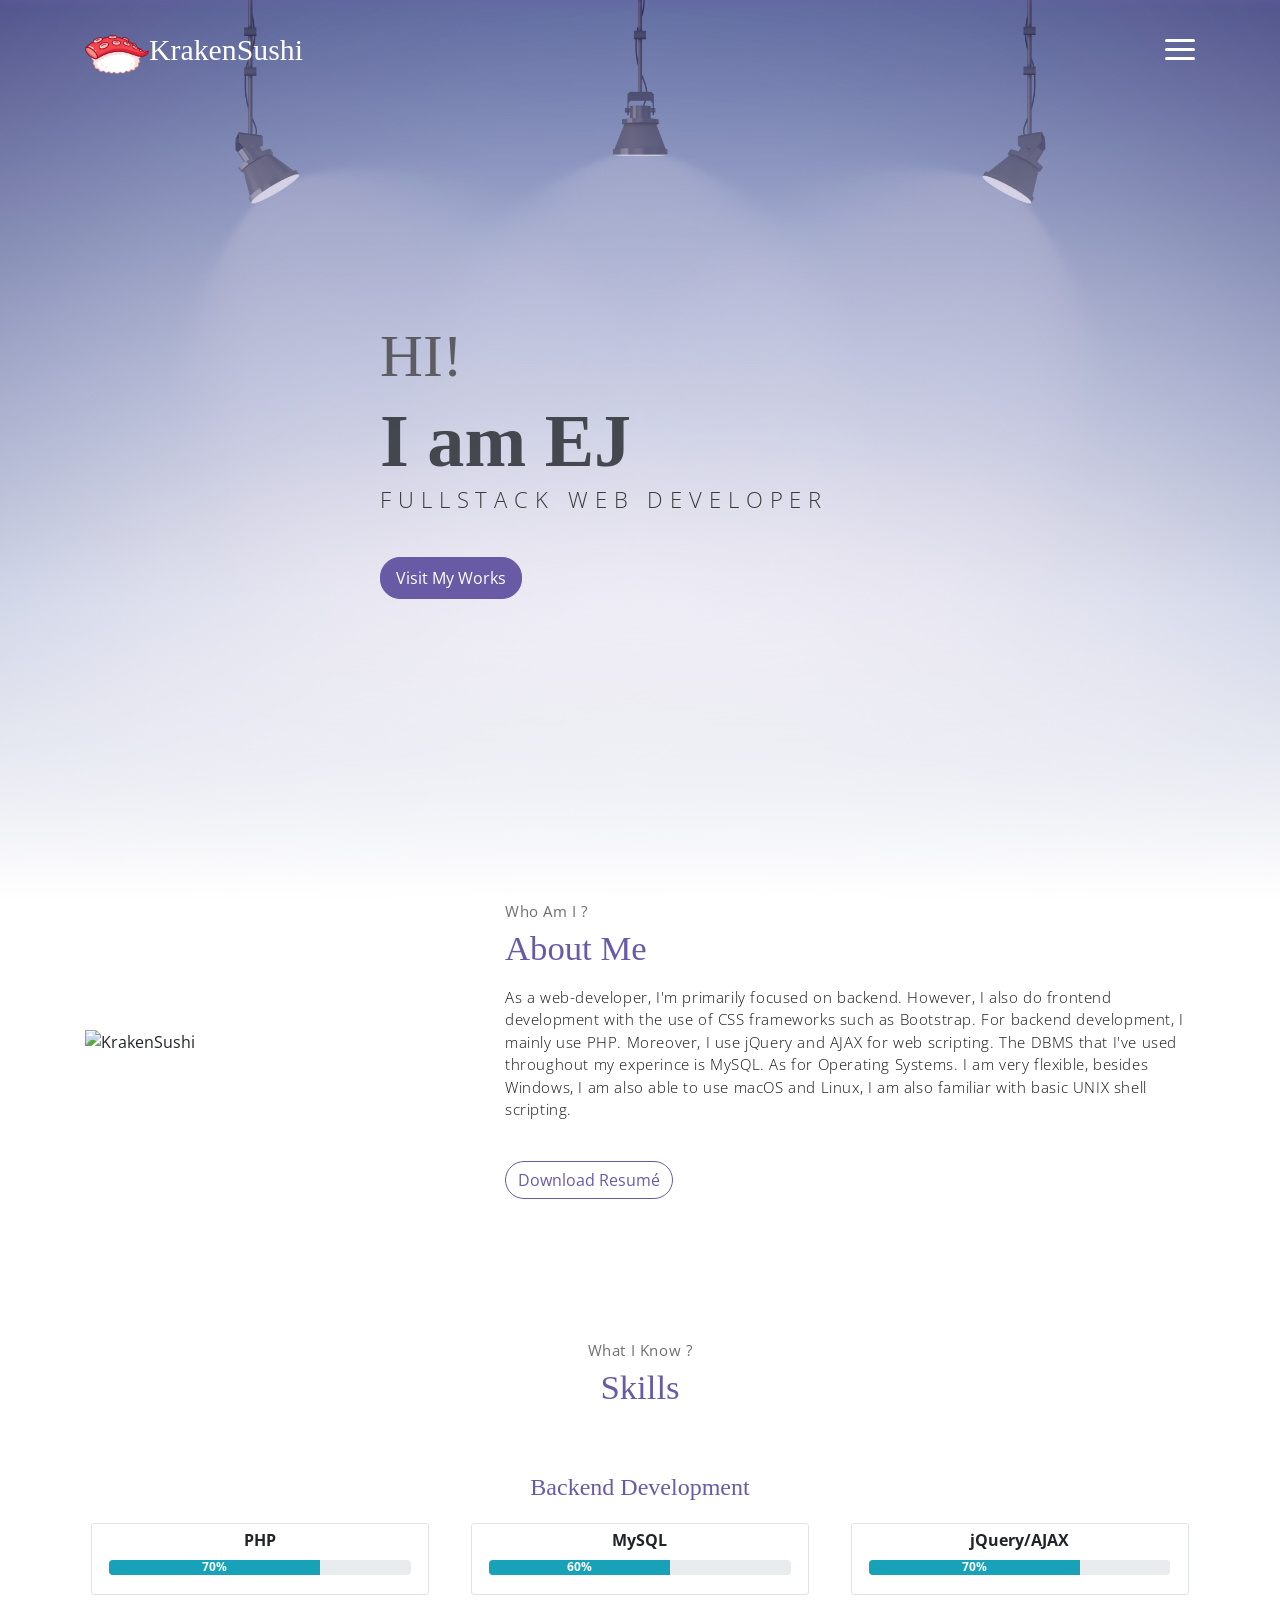
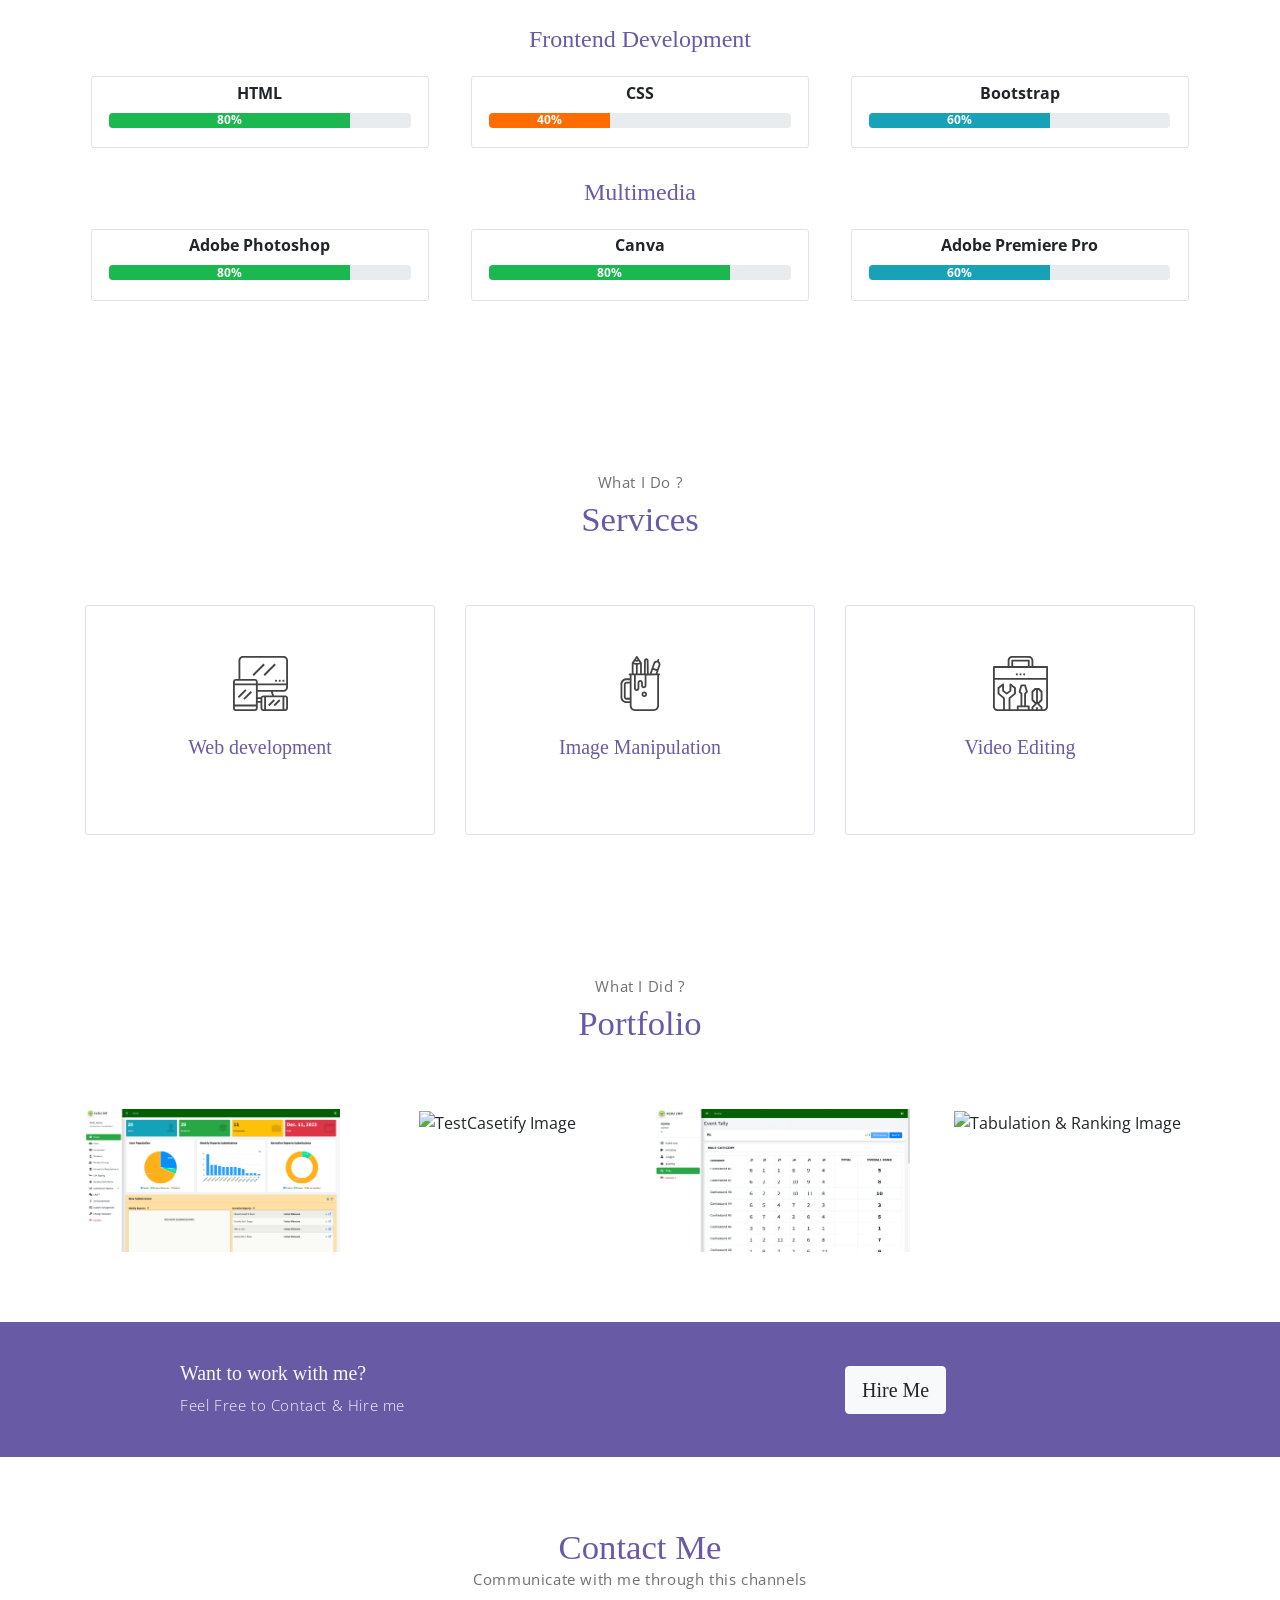
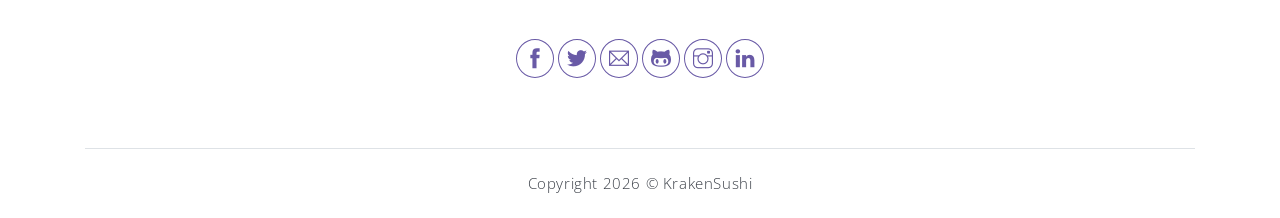
==== commit 1a58f21c: "updated skillset" ====
--- a/index.html
+++ b/index.html
@@ -144,17 +144,17 @@
                     <div class="skill-card">
                         <span class="font-weight-bold">CSS</span>
                         <div class="progress mt-2 mb-3" style="height: 15px;">
-                            <div class="progress-bar bg-warning" role="progressbar" style="width: 50%;" aria-valuenow="50" aria-valuemin="0"
-                                aria-valuemax="100"><span class="font-weight-bold">50%</span></div>
-                        </div>
-                    </div>
-                </div>
-                <div class="col-sm-4">
-                    <div class="skill-card">
-                        <span class="font-weight-bold">React.js</span>
-                        <div class="progress mt-2 mb-3" style="height: 15px;">
-                            <div class="progress-bar bg-danger" role="progressbar" style="width: 10%;" aria-valuenow="10" aria-valuemin="0"
-                                aria-valuemax="100"><span class="font-weight-bold">10%</span></div>
+                            <div class="progress-bar bg-warning" role="progressbar" style="width: 40%;" aria-valuenow="50" aria-valuemin="0"
+                                aria-valuemax="100"><span class="font-weight-bold">40%</span></div>
+                        </div>
+                    </div>
+                </div>
+                <div class="col-sm-4">
+                    <div class="skill-card">
+                        <span class="font-weight-bold">Bootstrap</span>
+                        <div class="progress mt-2 mb-3" style="height: 15px;">
+                            <div class="progress-bar bg-info" role="progressbar" style="width: 60%;" aria-valuenow="60" aria-valuemin="0"
+                                aria-valuemax="100"><span class="font-weight-bold">60%</span></div>
                         </div>
                     </div>
                 </div>
@@ -213,7 +213,7 @@
                     <div class="service-card">
                         <div class="body text-center">
                             <img src="assets/imgs/pencil-case.svg" alt="" class="icon">
-                            <h6 class="title">Graphics</h6>
+                            <h6 class="title">Image Manipulation</h6>
                             <p class="subtitle">Produce visually-appealing graphics utilizing various editors.</p>
                         </div>
                     </div>
